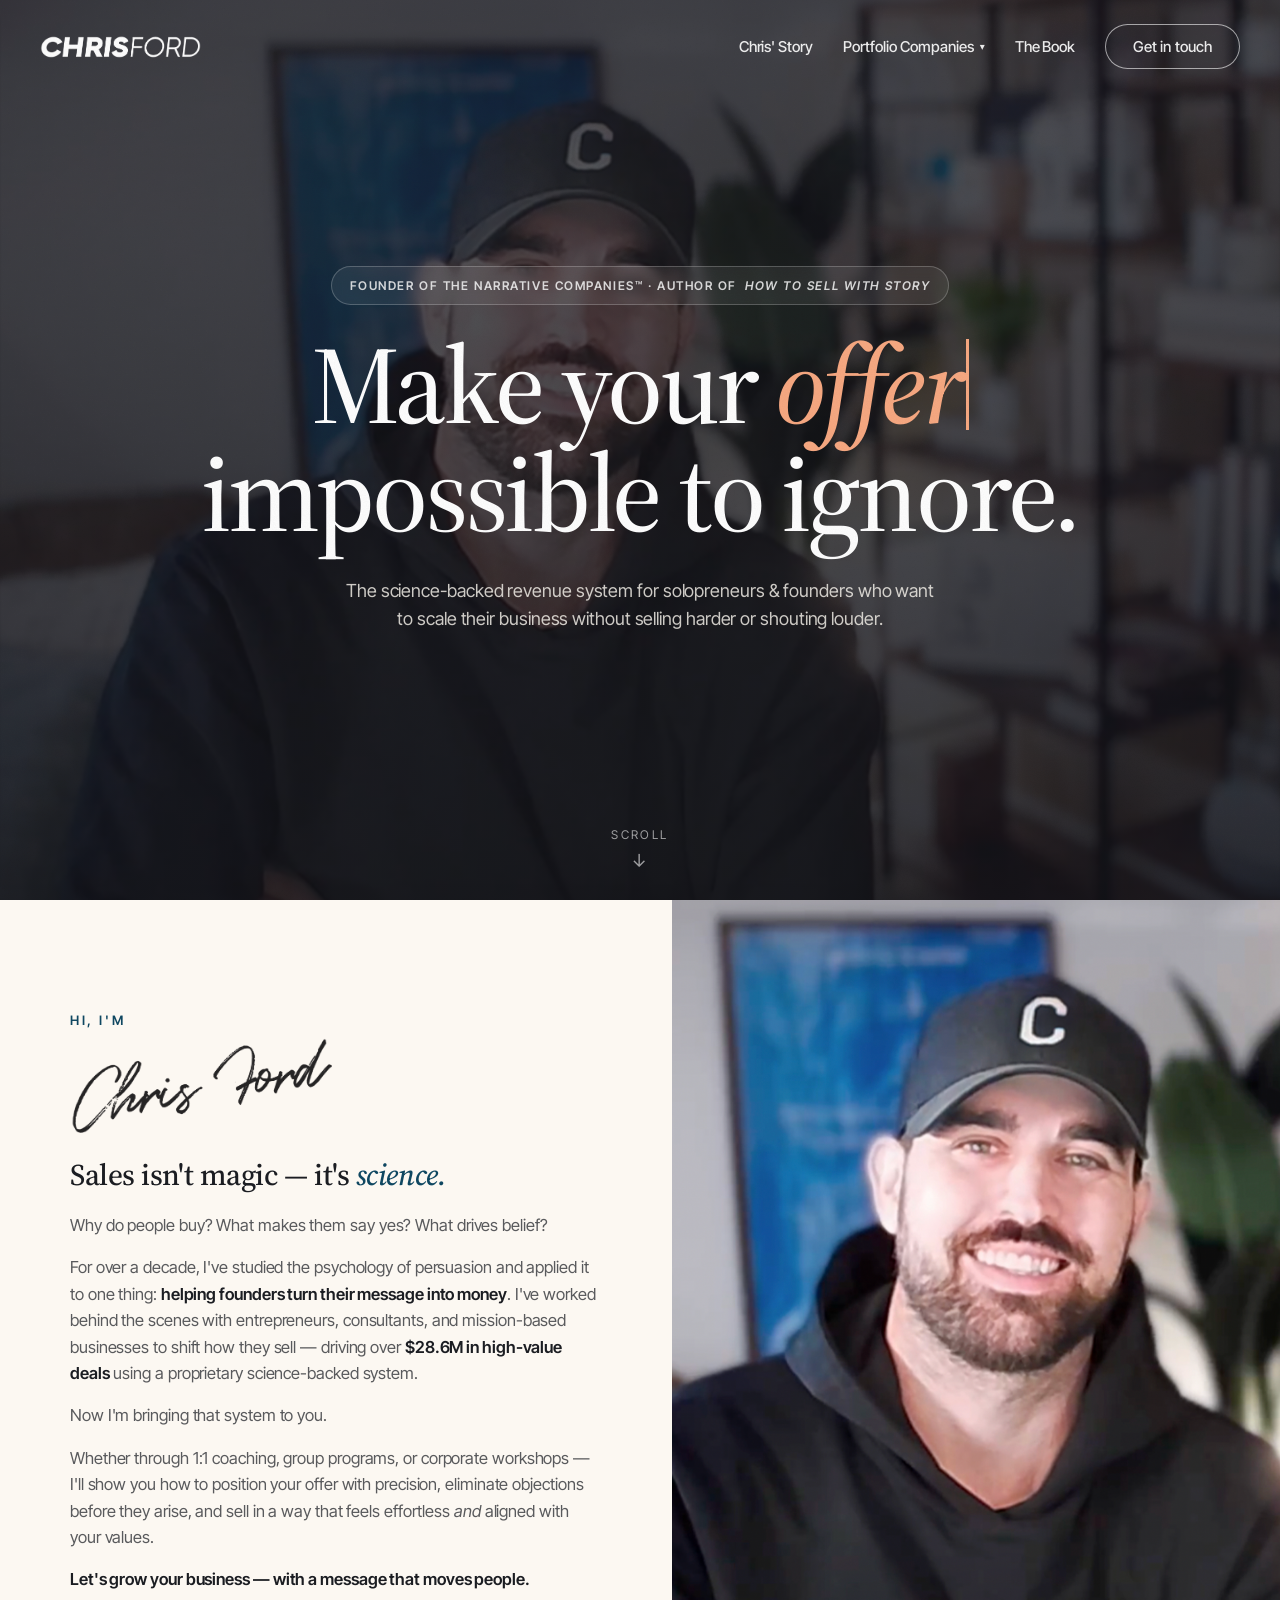
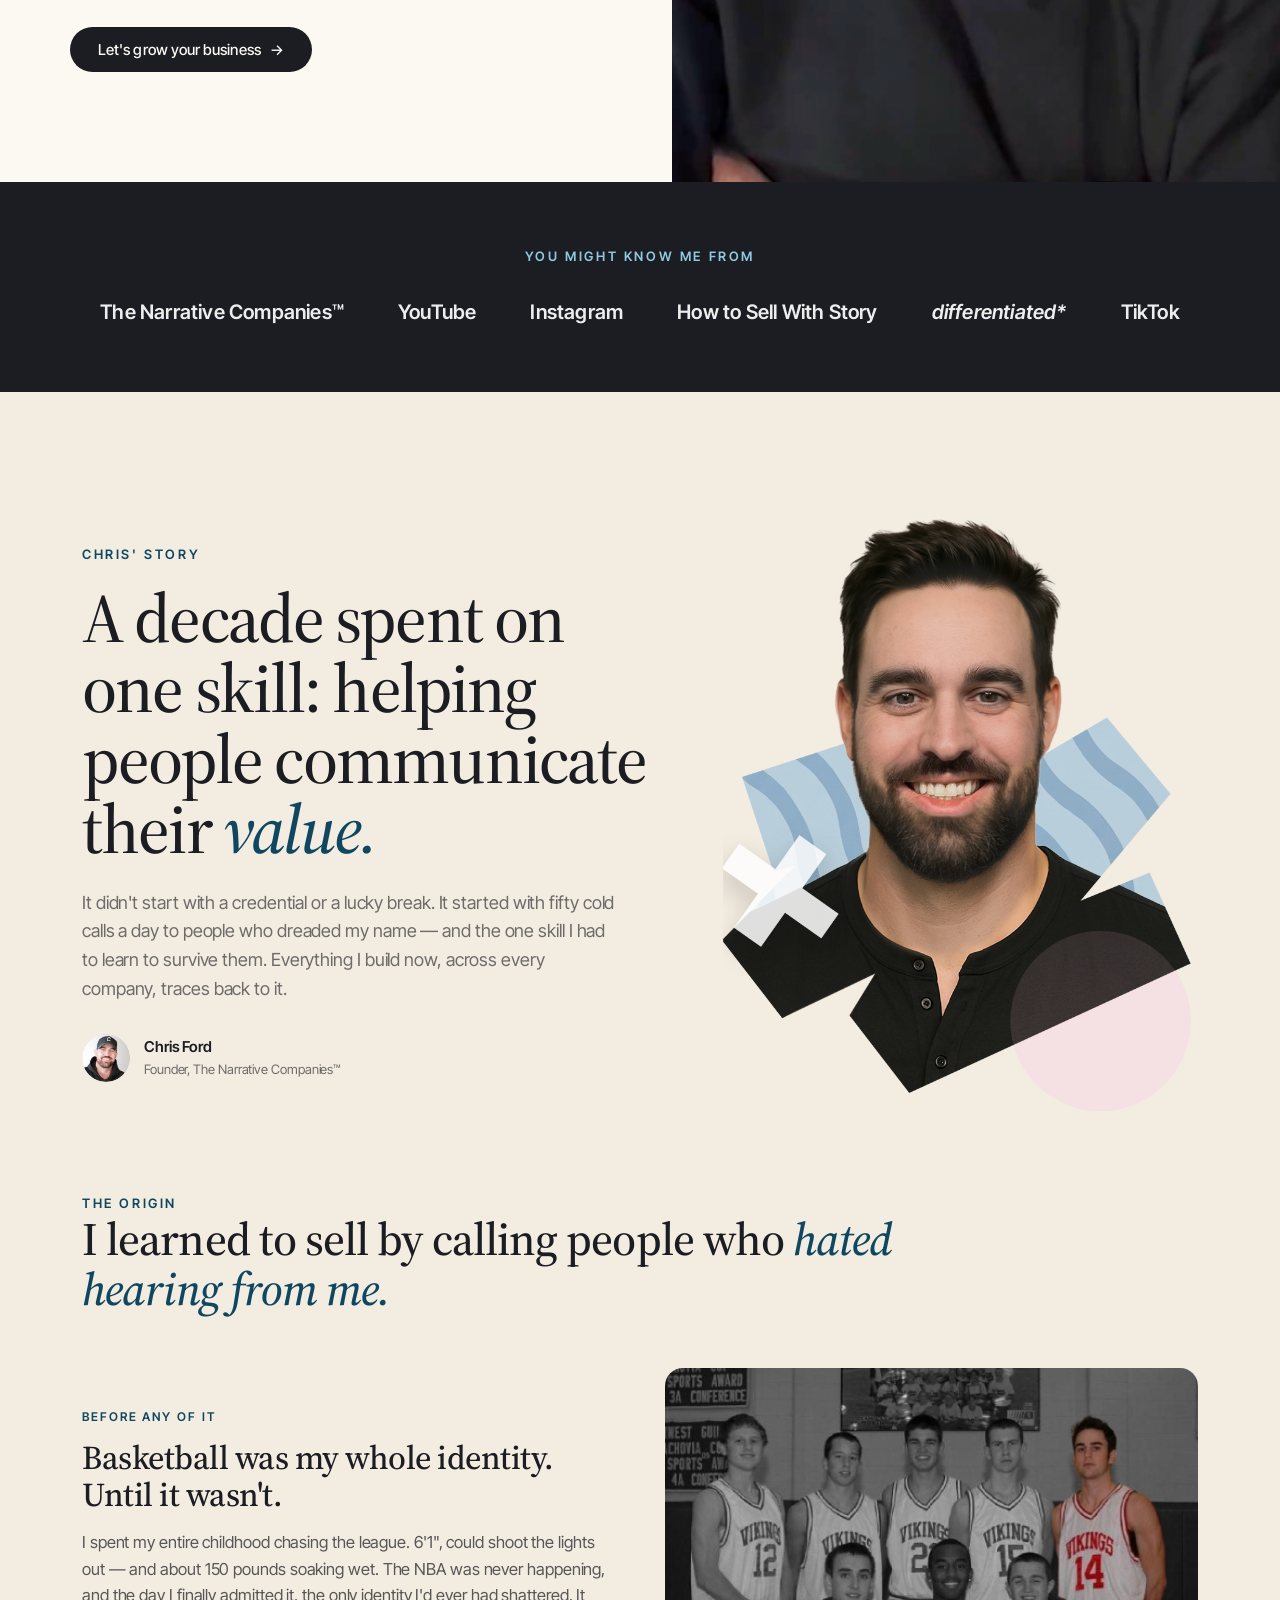
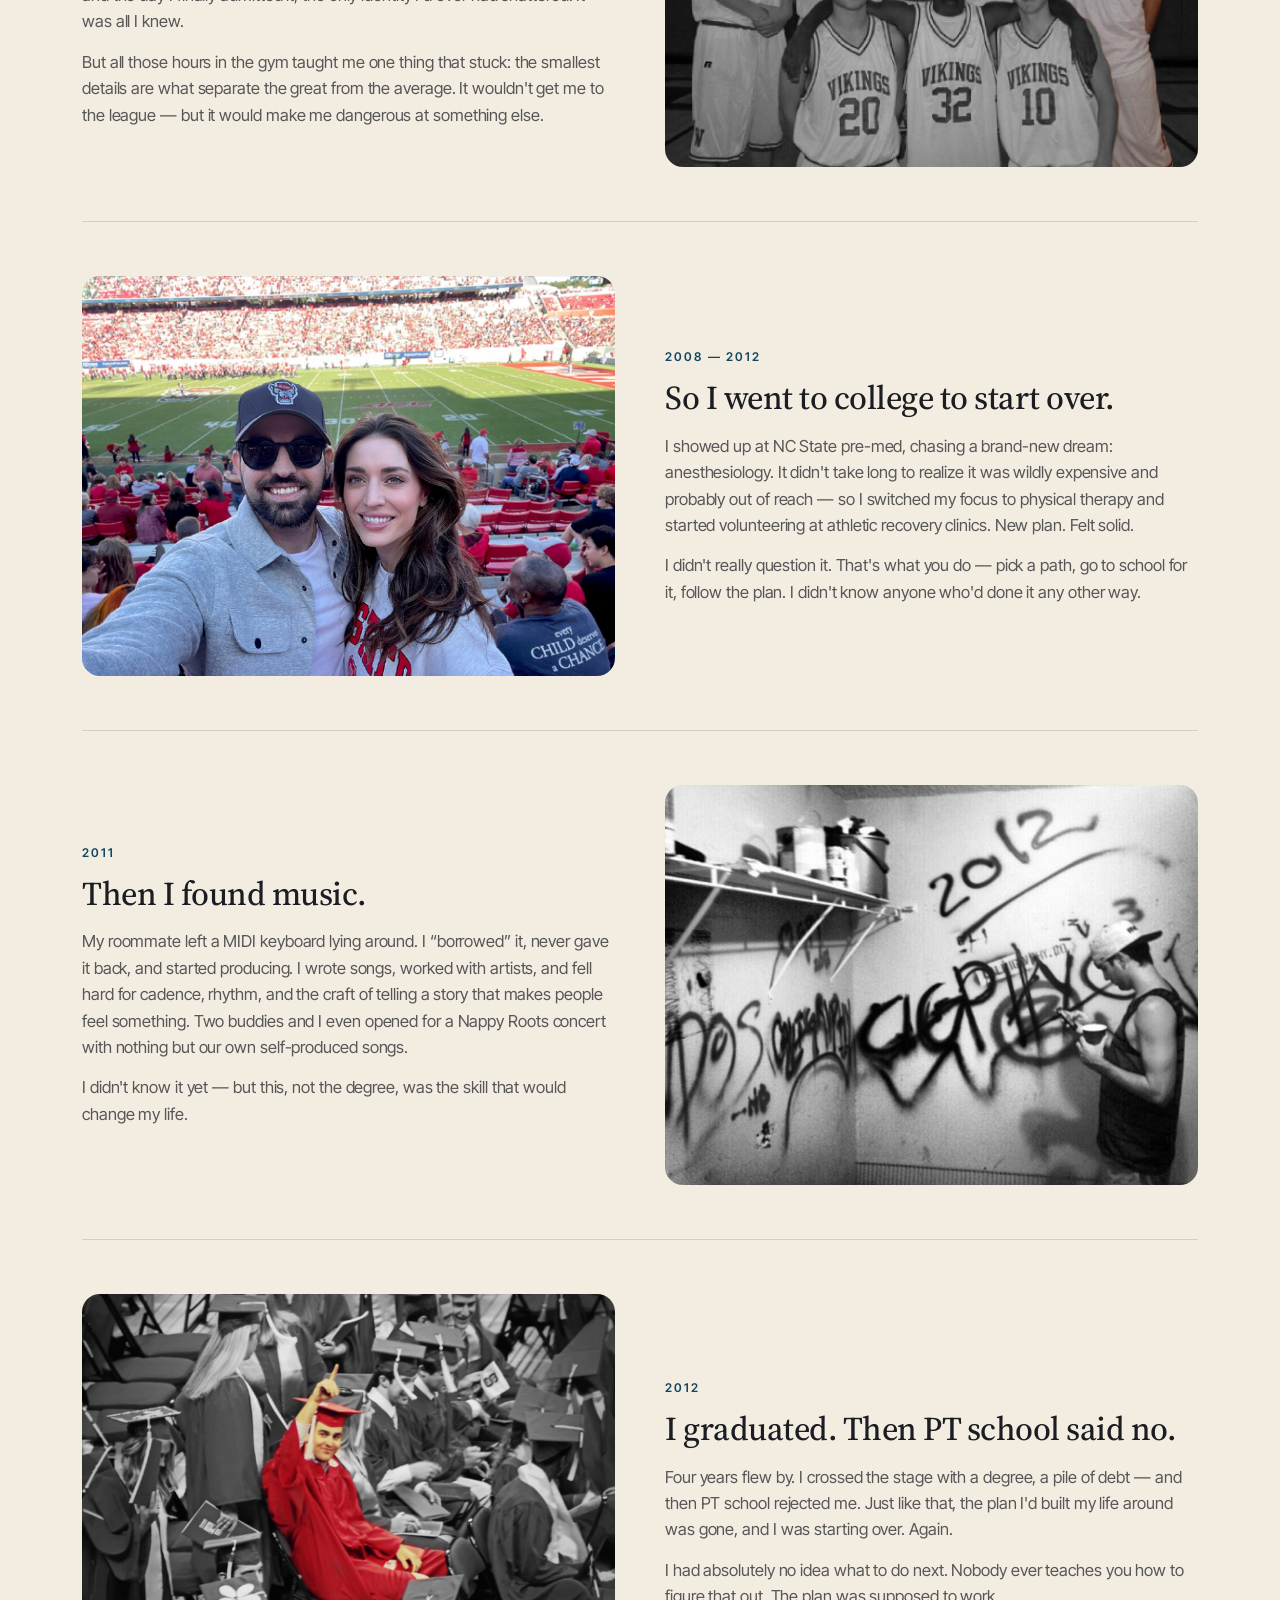
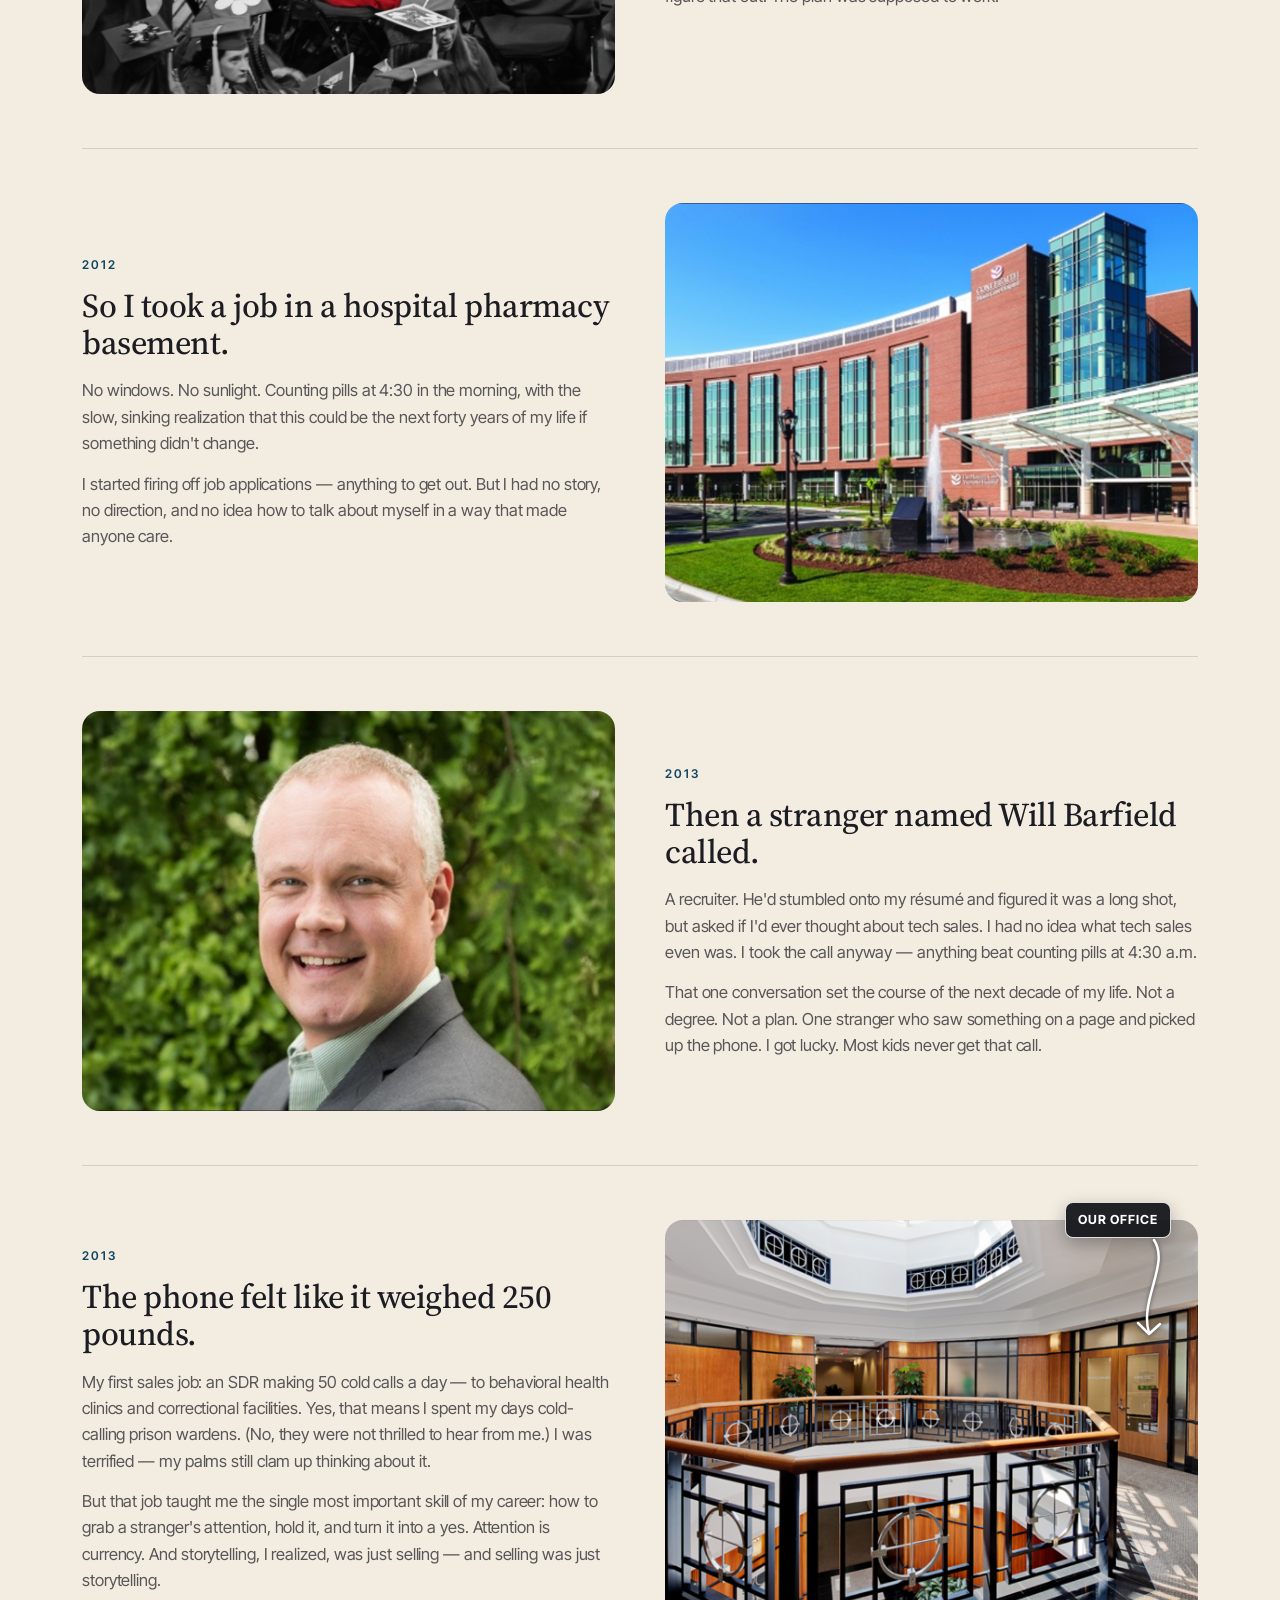
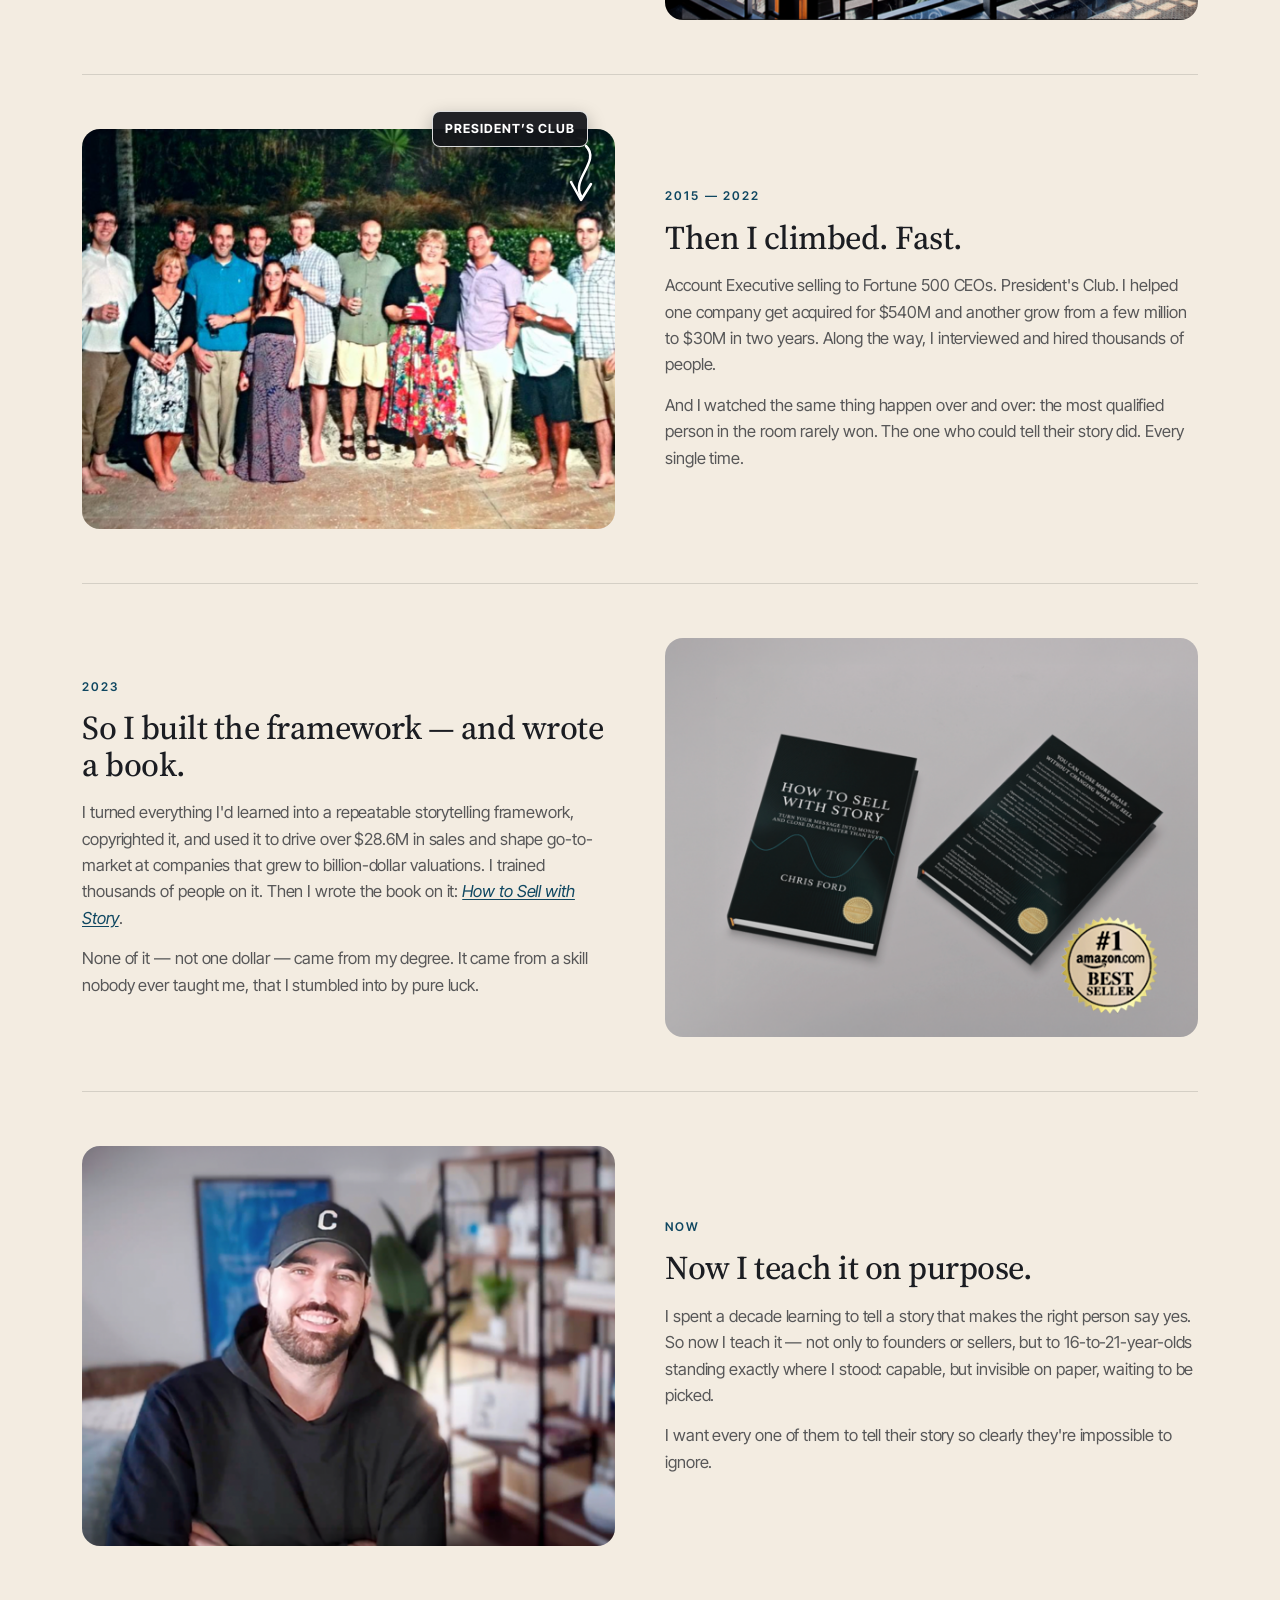
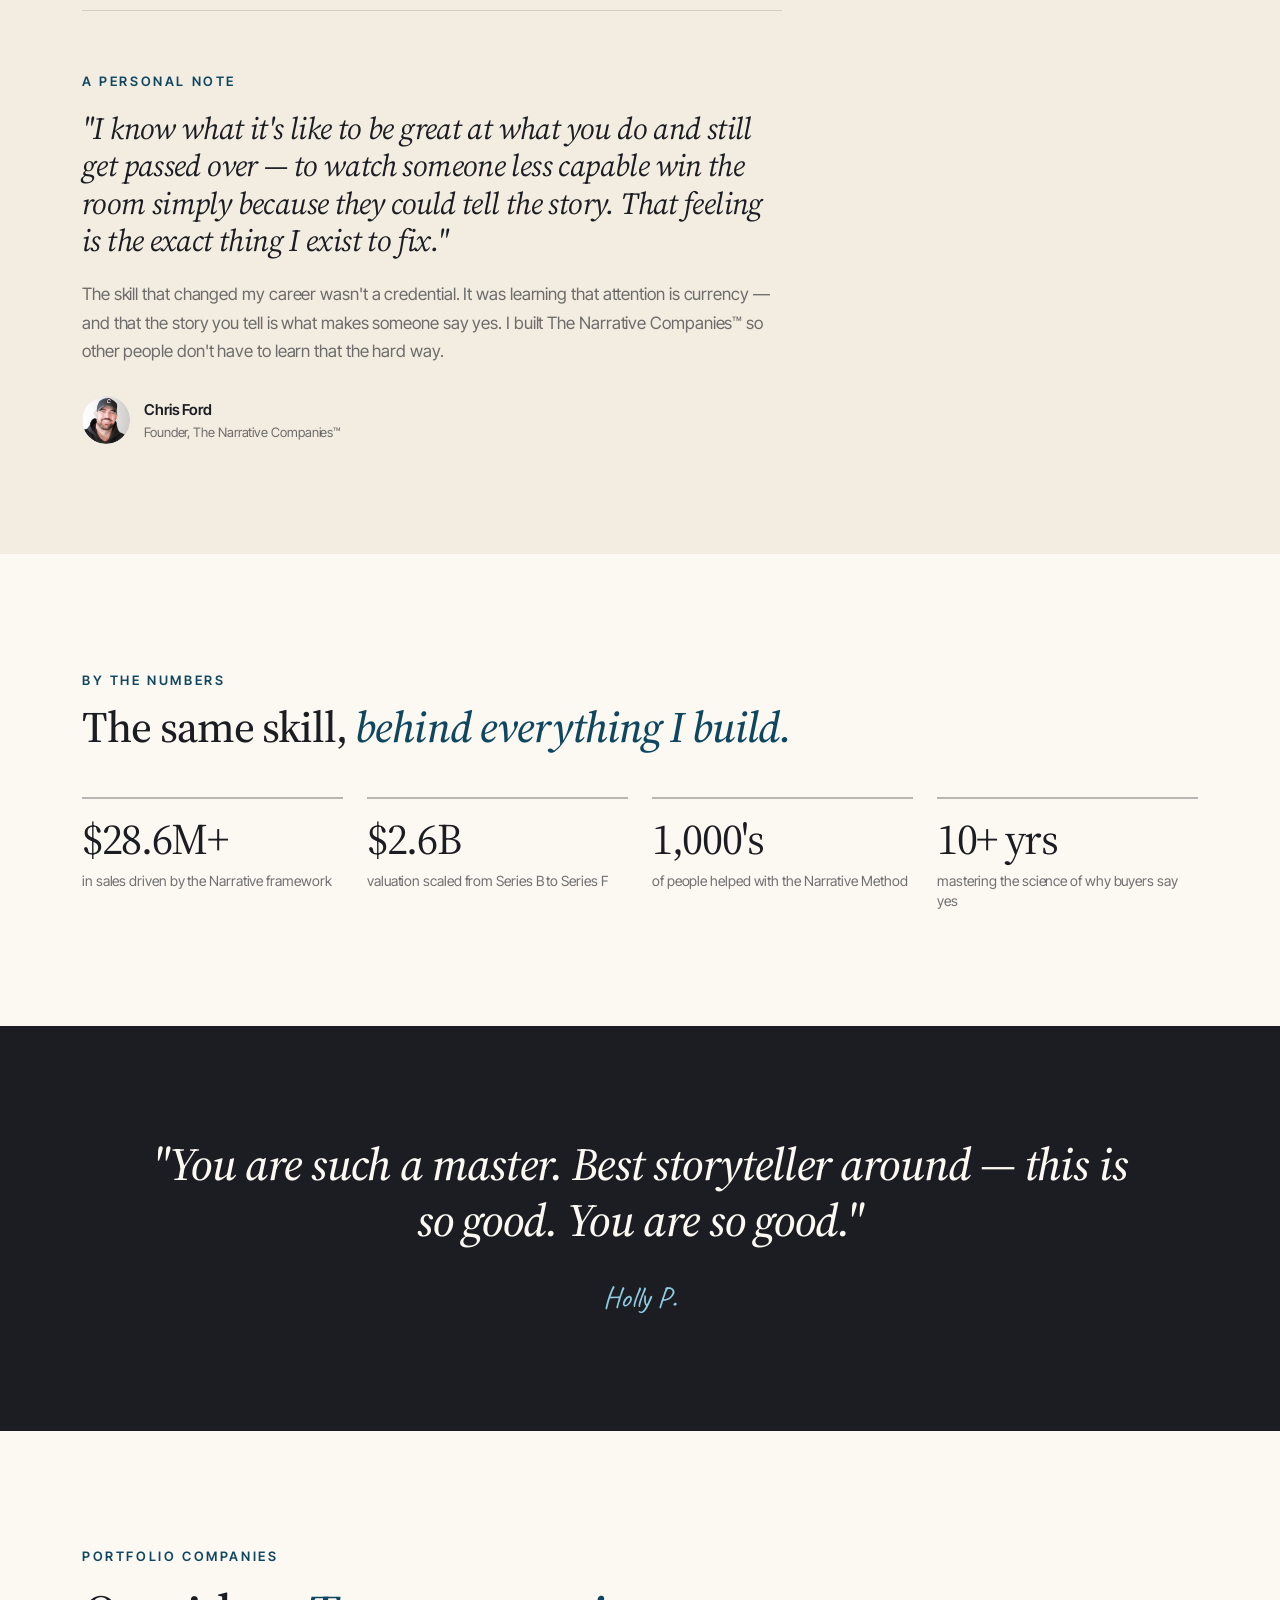
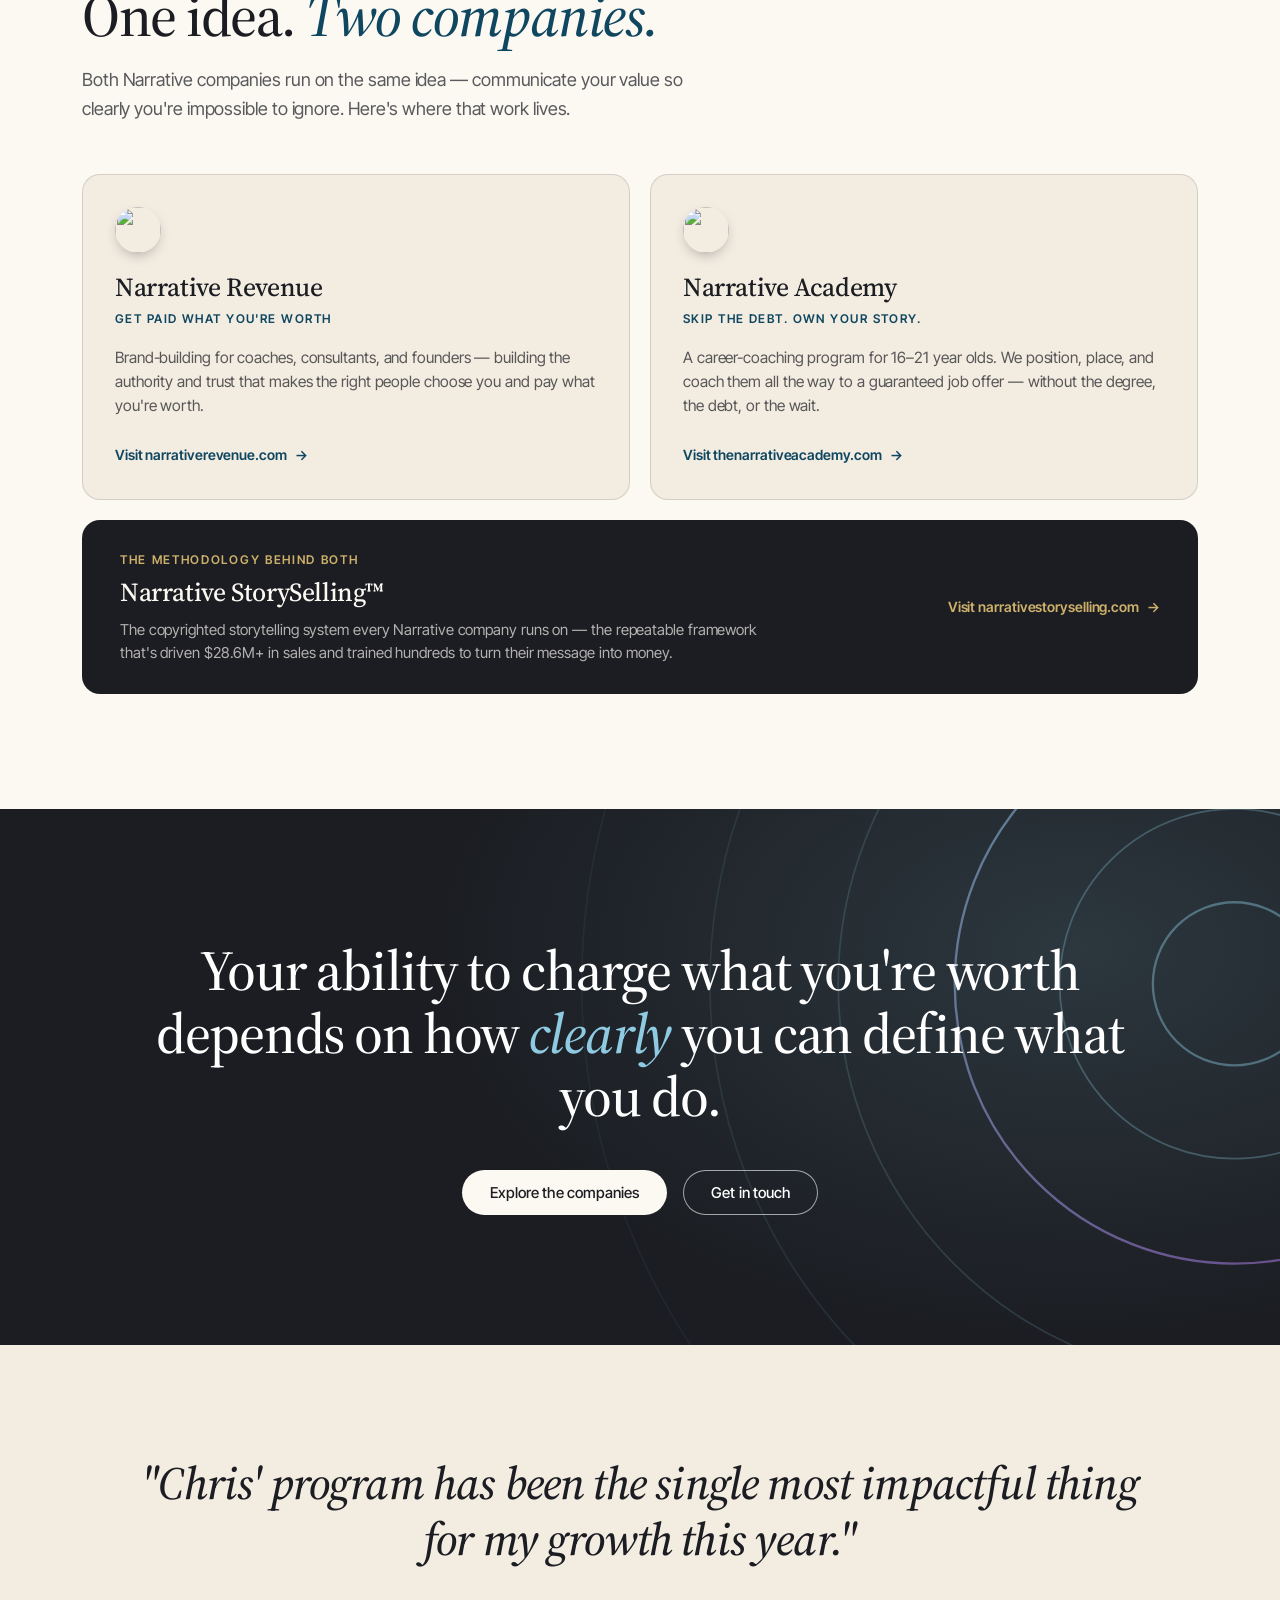
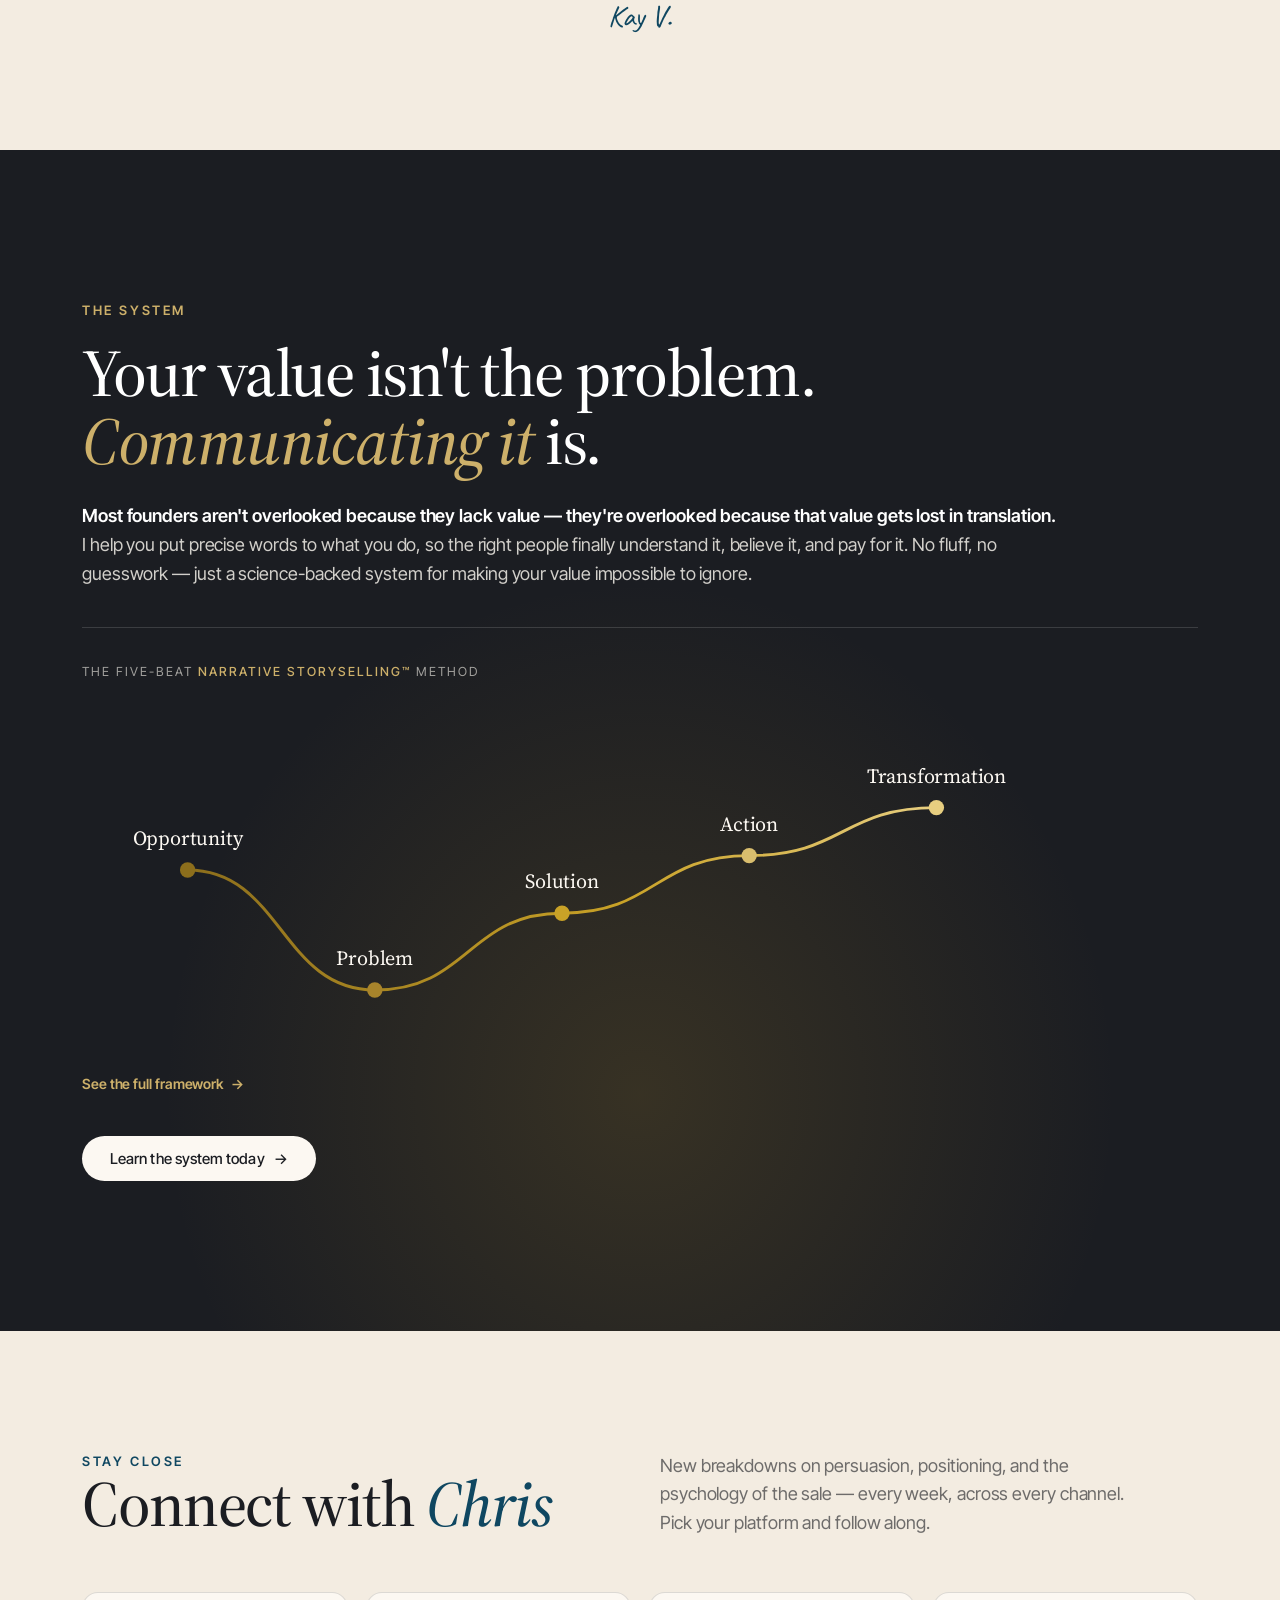
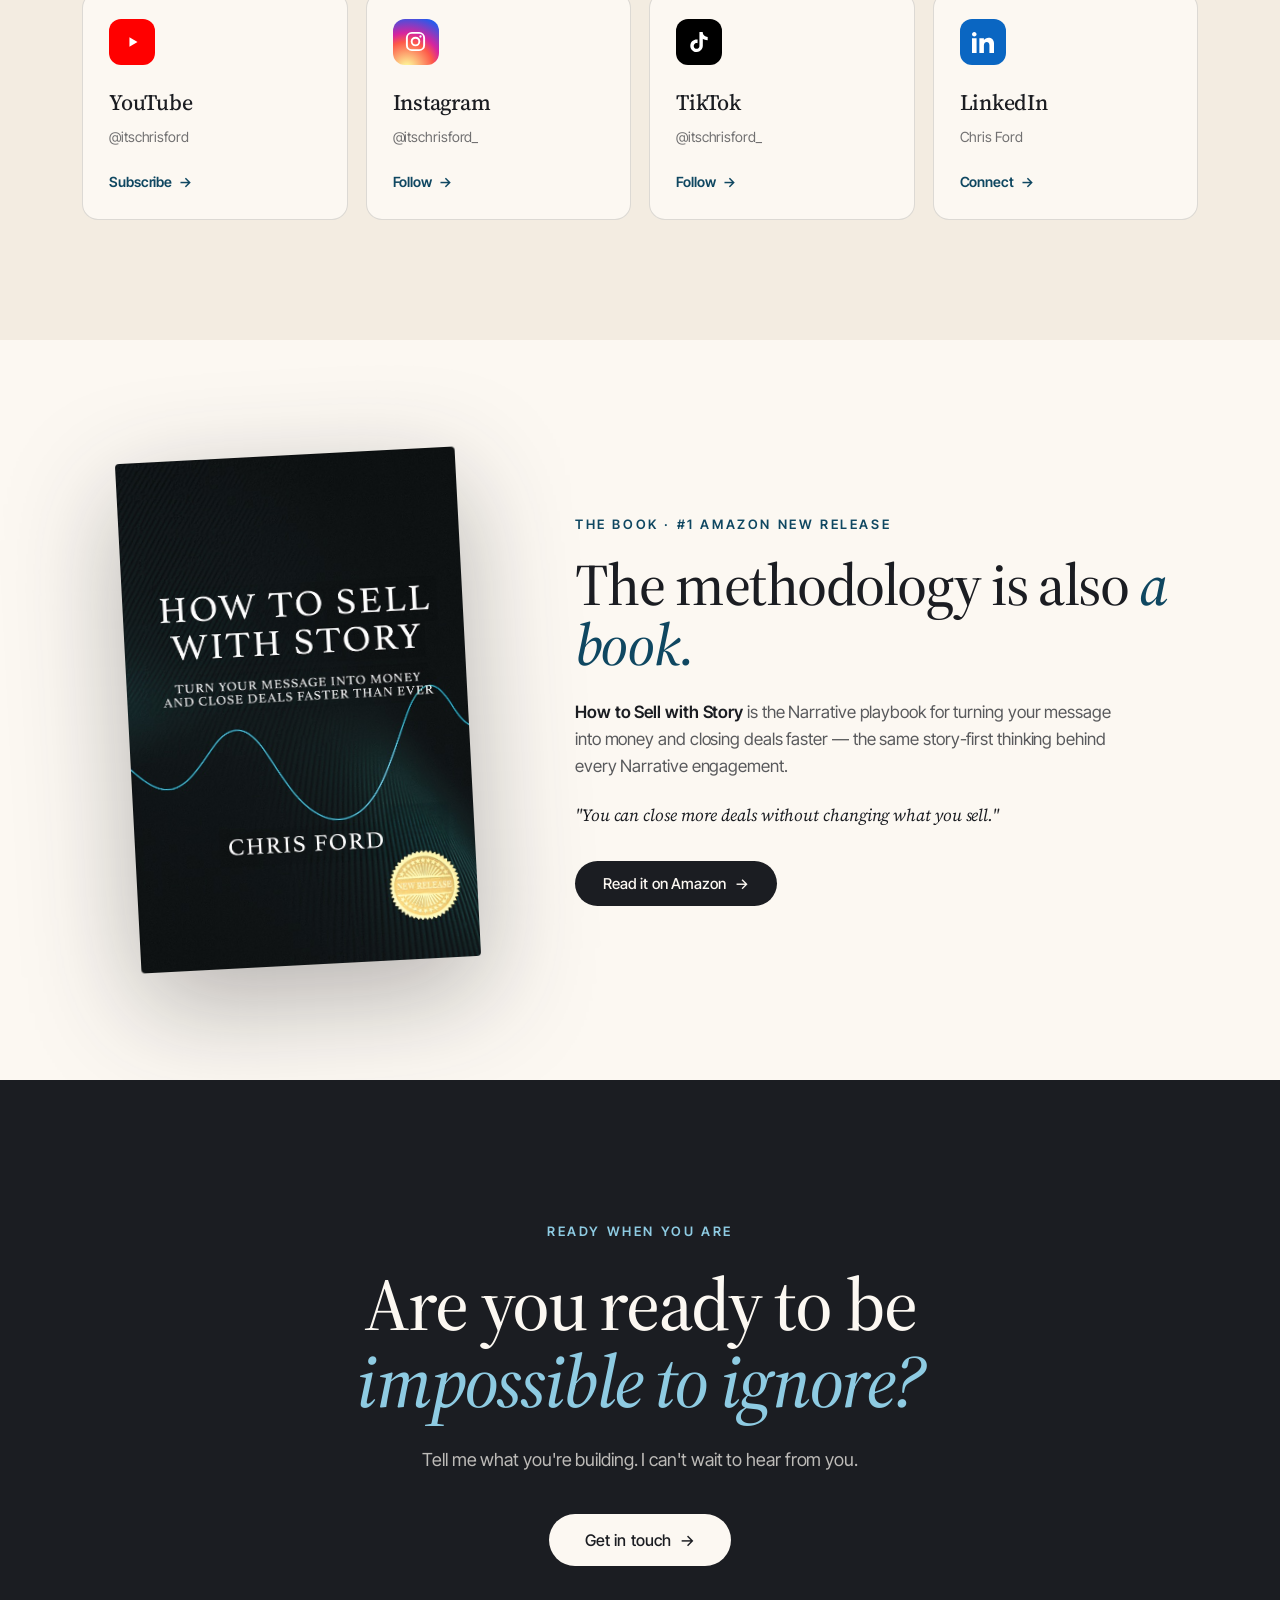
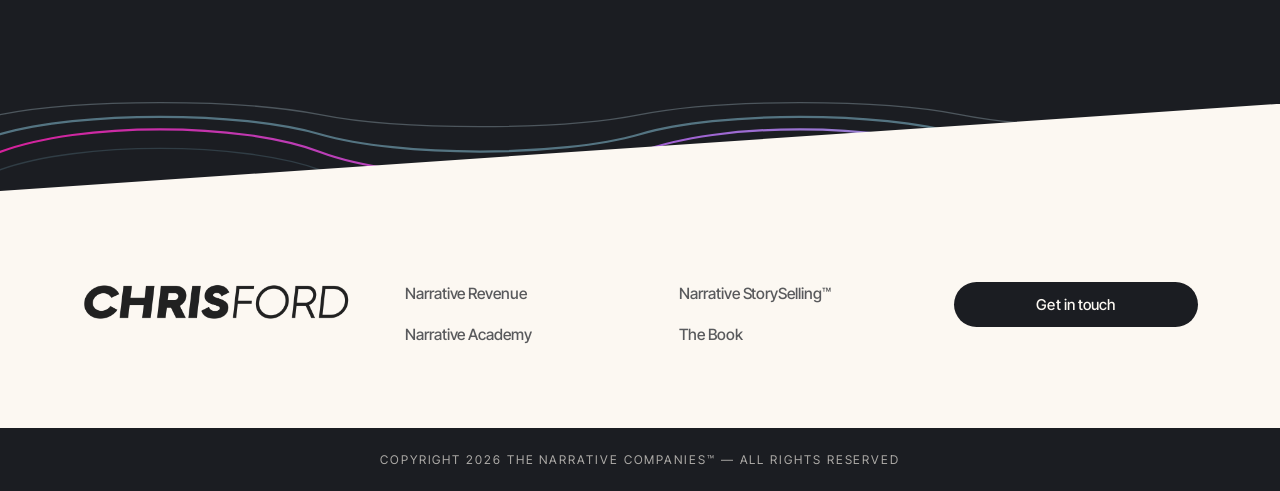
==== index.html @ 3c0ee495 "Homepage: bring back the story-led bone version Restore the homepage to the pre-StoryBrand-rebuild v" ====
<!DOCTYPE html>
<html lang="en">
<head>
<meta charset="UTF-8">
<meta name="viewport" content="width=device-width, initial-scale=1.0">
<title>Chris Ford — Make your reputation impossible to ignore</title>
<link rel="icon" href="ChrisFord-favicon.png">
<link rel="preconnect" href="https://fonts.googleapis.com">
<link rel="preconnect" href="https://fonts.gstatic.com" crossorigin>
<link href="https://fonts.googleapis.com/css2?family=Source+Serif+4:ital,opsz,wght@0,8..60,400;0,8..60,500;0,8..60,600;0,8..60,700;1,8..60,400;1,8..60,500;1,8..60,600&family=Inter+Tight:wght@400;500;600;700&family=Caveat:wght@600;700&display=swap" rel="stylesheet">
<style>
  :root{
    /* ---- Narrative house palette ---- */
    --bone:#fcf8f2;
    --bone-soft:#f3ece1;
    --bone-dark:#ece3d4;
    --ink:#1B1D22;
    --ink-soft:rgba(27,29,34,0.72);
    --muted:rgba(27,29,34,0.62);
    --hairline:rgba(27,29,34,0.14);
    --hairline-2:rgba(27,29,34,0.30);
    --teal:#0F4761;
    --sky:#8ecbe2;
    --pink:#E921A8;
    --purple:#B163E6;
    --powder:#a883f8;
    --gold:#A8842B;--gold-champagne:#CDB06A;
    --gradient:linear-gradient(90deg,#E921A8 0%,#B163E6 50%,#a883f8 100%);
    --cream-on-ink:rgba(250,246,239,0.82);
    --serif:'Source Serif 4','Georgia',serif;
    --sans:'Inter Tight',ui-sans-serif,system-ui,sans-serif;
    --script:'Caveat',cursive;
    --maxw:1180px;
  }
  *{margin:0;padding:0;box-sizing:border-box}
  html{scroll-behavior:smooth;overflow-x:hidden}
  body{font-family:var(--sans);background:var(--bone);color:var(--ink);font-size:17px;line-height:1.6;-webkit-font-smoothing:antialiased;text-rendering:optimizeLegibility;letter-spacing:-0.005em}
  img{max-width:100%;display:block}
  a{color:inherit;text-decoration:none}
  /* paper texture */
  body::before{content:"";position:fixed;inset:0;pointer-events:none;z-index:200;opacity:.07;mix-blend-mode:multiply;
    background-image:url("data:image/svg+xml;utf8,<svg xmlns='http://www.w3.org/2000/svg' width='220' height='220'><filter id='n'><feTurbulence type='fractalNoise' baseFrequency='0.85' numOctaves='2' stitchTiles='stitch'/><feColorMatrix values='0 0 0 0 0  0 0 0 0 0  0 0 0 0 0  0 0 0 0.55 0'/></filter><rect width='100%' height='100%' filter='url(%23n)'/></svg>")}

  h1,h2,h3,h4{font-family:var(--serif);font-weight:500;letter-spacing:-0.018em;line-height:1.04}
  em,.it{font-style:italic;color:var(--teal);font-weight:500}
  .container{max-width:var(--maxw);margin:0 auto;padding:0 32px}
  .eyebrow{font-family:var(--sans);font-size:13px;font-weight:600;letter-spacing:.20em;text-transform:uppercase;color:var(--teal)}
  .eyebrow.on-ink{color:var(--sky)}
  .lede{font-size:18px;line-height:1.6;color:var(--muted)}

  /* buttons */
  .btn{display:inline-flex;align-items:center;gap:9px;padding:15px 28px;border-radius:100px;font-family:var(--sans);font-size:15px;font-weight:500;letter-spacing:.005em;transition:transform .2s cubic-bezier(.2,.7,.2,1),background .18s,color .18s,box-shadow .2s;line-height:1}
  .btn:hover{transform:translateY(-1px)}
  .btn .arr{transition:transform .25s}
  .btn:hover .arr{transform:translateX(4px)}
  .btn-primary{background:var(--ink);color:var(--bone)}
  .btn-primary:hover{background:var(--teal);box-shadow:0 12px 26px -14px rgba(27,29,34,.5)}
  .btn-on-ink{background:var(--bone);color:var(--ink)}
  .btn-on-ink:hover{background:var(--sky);color:var(--ink)}
  .proven .btn-on-ink:hover{background:var(--gold-champagne);color:var(--ink)}
  .btn-ghost{background:transparent;color:var(--ink);box-shadow:inset 0 0 0 1px var(--hairline-2)}
  .btn-ghost:hover{background:var(--ink);color:var(--bone)}
  .btn-ghost-light{background:transparent;color:#fff;box-shadow:inset 0 0 0 1px rgba(255,255,255,.6)}
  .btn-ghost-light:hover{background:#fff;color:var(--ink)}

  /* Subtle scroll reveal */
  .reveal{opacity:0;transform:translateY(18px);transition:opacity .7s cubic-bezier(.4,0,.2,1),transform .7s cubic-bezier(.4,0,.2,1)}
  .reveal.in{opacity:1;transform:none}
  @media(prefers-reduced-motion:reduce){.reveal{opacity:1!important;transform:none!important;transition:none!important}}

  /* ---------- NAV ---------- */
  header{position:absolute;top:0;left:0;right:0;z-index:30}
  nav{display:flex;align-items:center;justify-content:space-between;padding:24px 40px}
  .logo{display:inline-block;line-height:0}
  .logo img{height:24px;width:auto}
  .navlinks{display:flex;align-items:center;gap:30px}
  .navlinks > a{color:rgba(255,255,255,.92);font-size:15px;font-weight:500}
  .navlinks > a:hover{color:#fff}
  .nav-item{position:relative}
  .nav-item::after{content:"";position:absolute;top:100%;left:-10px;right:-10px;height:16px}
  .nav-trigger{display:inline-flex;align-items:center;gap:6px;font-family:var(--sans);font-size:15px;font-weight:500;color:rgba(255,255,255,.92);background:none;border:0;padding:0;cursor:pointer}
  .nav-trigger:hover,.nav-item.open .nav-trigger{color:#fff}
  .nav-trigger .chev{font-size:10px;transition:transform .2s}
  .nav-item:hover .chev,.nav-item.open .chev{transform:rotate(180deg)}
  .nav-menu{position:absolute;top:100%;left:50%;margin-top:14px;min-width:224px;background:var(--bone);border:1px solid var(--hairline);border-radius:14px;padding:8px;box-shadow:0 24px 54px -22px rgba(0,0,0,.45);opacity:0;visibility:hidden;transform:translateX(-50%) translateY(6px);transition:opacity .18s ease,transform .18s ease;z-index:40}
  .nav-item:hover .nav-menu,.nav-item.open .nav-menu{opacity:1;visibility:visible;transform:translateX(-50%) translateY(0)}
  .nav-menu a{display:block;padding:11px 14px;border-radius:9px;color:var(--ink-soft);font-size:14.5px;font-weight:500;white-space:nowrap}
  .nav-menu a:hover{background:var(--bone-soft);color:var(--teal)}
  .nav-toggle{display:none;flex-direction:column;gap:5px;background:none;border:0;cursor:pointer;padding:6px;z-index:60}
  .nav-toggle span{display:block;width:26px;height:2px;background:#fff;border-radius:2px;transition:transform .25s,opacity .2s}
  .nav-toggle.open span:nth-child(1){transform:translateY(7px) rotate(45deg)}
  .nav-toggle.open span:nth-child(2){opacity:0}
  .nav-toggle.open span:nth-child(3){transform:translateY(-7px) rotate(-45deg)}
  .mobile-menu{display:none;position:absolute;top:100%;left:0;right:0;background:var(--ink);padding:10px 22px 22px;flex-direction:column;border-top:1px solid rgba(255,255,255,.1);box-shadow:0 28px 44px -22px rgba(0,0,0,.65);z-index:50}
  .mobile-menu.open{display:flex}
  .mobile-menu a{color:rgba(255,255,255,.92);font-size:17px;font-weight:500;padding:14px 4px;border-bottom:1px solid rgba(255,255,255,.08)}
  .mobile-menu a:hover{color:#fff}
  .mobile-menu .mm-cta{margin-top:16px;text-align:center;background:#fff;color:var(--ink);border-radius:100px;padding:15px;font-weight:600;border-bottom:0}

  /* ---------- HERO ---------- */
  .hero{position:relative;min-height:100vh;display:flex;flex-direction:column;justify-content:center;align-items:center;text-align:center;color:#fff;overflow:hidden;background:#15161a}
  .hero-video{position:absolute;inset:0;z-index:0;overflow:hidden;background:#15161a url('me.png') center/cover}
  .hero-video video{position:absolute;inset:0;width:100%;height:100%;object-fit:cover;pointer-events:none}
  .hero-overlay{position:absolute;inset:0;z-index:1;background:linear-gradient(rgba(20,21,26,.70),rgba(20,21,26,.84))}
  .hero h1,.hero .lede,.hero .scroll{position:relative;z-index:2}
  .hero h1{font-size:clamp(54px,8.6vw,124px);line-height:.98;font-weight:500;letter-spacing:-0.03em;max-width:1080px}
  .hero h1 em{color:var(--sky);font-style:italic}
  .hero h1 .typed{font-style:italic;color:var(--sky);transition:color .25s}
  .hero h1 .caret{display:inline-block;width:3px;height:.82em;margin-left:4px;vertical-align:-0.06em;background:currentColor;color:var(--sky);animation:blink 1s steps(1) infinite}
  @keyframes blink{50%{opacity:0}}
  .hero .lede{margin-top:30px;max-width:600px;color:var(--cream-on-ink)}
  .hero .hero-cred{position:relative;z-index:2;display:inline-flex;align-items:center;gap:8px;margin:0 0 26px;padding:9px 18px;border:1px solid rgba(255,255,255,.22);border-radius:999px;background:rgba(255,255,255,.07);backdrop-filter:blur(6px);-webkit-backdrop-filter:blur(6px);font-family:var(--sans);font-size:12px;font-weight:600;letter-spacing:.13em;text-transform:uppercase;color:rgba(255,255,255,.82)}
  .hero .hero-cred em{font-style:italic;color:inherit;text-transform:uppercase;letter-spacing:inherit;font-weight:600}
  .hero .hero-cred a{text-decoration:none;transition:opacity .2s}
  .hero .hero-cred a:hover{opacity:.78}
  .hero .scroll{position:absolute;bottom:30px;display:flex;flex-direction:column;align-items:center;gap:8px;font-size:12px;letter-spacing:.2em;text-transform:uppercase;color:rgba(255,255,255,.6)}
  .hero .scroll-arrow{font-size:18px;line-height:1;animation:scrollbob 1.8s ease-in-out infinite}
  @keyframes scrollbob{0%,100%{transform:translateY(0);opacity:.55}50%{transform:translateY(5px);opacity:1}}

  /* ---------- ABOUT ---------- */
  .about{background:var(--bone);display:grid;grid-template-columns:1.05fr .95fr;align-items:stretch}
  .about-text{padding:110px 70px}
  .about-text .eyebrow{margin-bottom:6px}
  .about-text .name-sig{height:96px;width:auto;margin:6px 0 26px;display:block}
  .about-text h3{font-family:var(--serif);font-size:30px;font-weight:500;margin-bottom:22px;letter-spacing:-0.015em}
  .about-text p{font-size:16.5px;color:var(--ink-soft);margin-bottom:16px}
  .about-text p b{font-weight:600;color:var(--ink)}
  .about-text .btn{margin-top:18px}
  .about-media{background:url('chris-hat-c-logo.png') center/cover;min-height:600px}

  /* ---------- KNOWN FROM (ink band) ---------- */
  .known{background:var(--ink);color:#fff;text-align:center;padding:64px 0}
  .known .eyebrow{margin-bottom:30px}
  .logos{display:flex;flex-wrap:wrap;justify-content:center;align-items:center;gap:54px;opacity:.92}
  .logos span{font-family:var(--sans);font-weight:600;font-size:20px;letter-spacing:.01em}

  /* ---------- QUOTE ---------- */
  .quote{text-align:center;padding:110px 28px;background:var(--bone)}
  .quote.alt{background:var(--bone-soft)}
  .quote.feature{background:var(--ink);color:var(--bone)}
  .quote.feature h2{color:var(--bone)}
  .quote.feature .by{color:var(--sky)}
  .quote h2{font-family:var(--serif);font-weight:500;font-style:italic;font-size:clamp(28px,3.8vw,46px);max-width:1000px;margin:0 auto;line-height:1.2;letter-spacing:-0.018em}
  .quote .by{margin-top:26px;font-family:var(--script);font-size:30px;color:var(--teal)}

  /* ---------- CHARGE BAND (ink) ---------- */
  .charge{position:relative;color:#fff;text-align:center;padding:130px 28px;overflow:hidden;background:var(--ink)}
  .charge::before{content:"";position:absolute;inset:0;z-index:0;background:radial-gradient(90% 130% at 84% 26%,rgba(142,203,226,.15),transparent 56%)}
  .charge .bandvec{position:absolute;inset:0;width:100%;height:100%;z-index:0}
  .charge .container{position:relative;z-index:1}
  .charge h2{font-family:var(--serif);font-weight:500;font-size:clamp(30px,4.4vw,58px);max-width:1040px;margin:0 auto;line-height:1.12;letter-spacing:-0.02em}
  .charge h2 em{color:var(--sky);font-style:italic}
  .charge .ctas{margin-top:42px;display:flex;gap:16px;justify-content:center;flex-wrap:wrap}

  /* ---------- PROVEN SYSTEM ---------- */
  .proven{position:relative;color:#fff;padding:150px 0;overflow:hidden;background:var(--ink)}
  .proven::before{content:"";position:absolute;inset:0;z-index:0;background:radial-gradient(60% 70% at 50% 80%,rgba(168,132,43,.20),transparent 62%)}
  .proven .container{position:relative;z-index:1}
  .proven .eyebrow{margin-bottom:18px;color:var(--gold-champagne)}
  .proven h2{font-weight:500;font-size:clamp(36px,5.2vw,72px);line-height:1.02;max-width:1000px;letter-spacing:-0.022em}
  .proven h2 em{color:var(--gold-champagne);font-style:italic}
  .proven p{max-width:980px;margin:28px 0 38px;font-size:18px;color:var(--cream-on-ink)}
  .proven p b{font-weight:600;color:#fff}
  .fw-teaser{margin:0 0 38px;padding-top:34px;border-top:1px solid rgba(255,255,255,0.14)}
  .fwt-label{font-family:var(--sans);font-size:12.5px;letter-spacing:.16em;text-transform:uppercase;color:rgba(250,246,239,.6);margin-bottom:20px}
  .fwt-label em{font-style:normal;color:var(--gold-champagne)}
  .fw-wave{max-width:960px;margin:2px 0}
  .fw-wave svg{display:block;width:100%;height:auto;overflow:visible}
  .fwv-title{font-family:var(--serif);font-size:21px;fill:var(--bone);letter-spacing:-0.01em}
  .fw-arc-line{stroke-dasharray:900;stroke-dashoffset:900;transition:stroke-dashoffset 2s cubic-bezier(.4,0,.2,1)}
  .fw-wave.in .fw-arc-line{stroke-dashoffset:0}
  .fw-arc-beat{opacity:0;transition:opacity .5s ease}
  .fw-wave.in .fw-arc-beat{opacity:1}
  .fw-wave.in .fw-arc-beat:nth-of-type(2){transition-delay:.45s}
  .fw-wave.in .fw-arc-beat:nth-of-type(3){transition-delay:.9s}
  .fw-wave.in .fw-arc-beat:nth-of-type(4){transition-delay:1.3s}
  .fw-wave.in .fw-arc-beat:nth-of-type(5){transition-delay:1.7s}
  @media(prefers-reduced-motion:reduce){.fw-arc-line{stroke-dashoffset:0;transition:none}.fw-arc-beat{opacity:1}}
  @media(max-width:640px){.fwv-title{font-size:34px}}
  .fwt-link{display:inline-flex;align-items:center;gap:8px;margin-top:24px;font-family:var(--sans);font-weight:600;font-size:14px;color:var(--gold-champagne)}
  .fwt-link:hover{text-decoration:underline}
  .fwt-link:hover .arr{transform:translateX(4px)}

  /* ---------- GO TIME ---------- */
  .gotime{background:var(--bone);text-align:center;padding:130px 28px}
  .gotime .eyebrow{margin-bottom:18px}
  .gotime h2{font-weight:500;font-size:clamp(40px,5.8vw,82px);line-height:1.02;letter-spacing:-0.028em}
  .gotime h2 em{color:var(--teal);font-style:italic}
  .gotime p{max-width:920px;margin:32px auto 38px;font-size:18px;color:var(--ink-soft)}
  .gotime p b{font-weight:600;color:var(--ink)}

  /* ---------- CONNECT ---------- */
  .connect{padding:120px 0;background:var(--bone-soft)}
  .connect-head{display:grid;grid-template-columns:1fr 1fr;gap:40px;align-items:end;margin-bottom:54px}
  .connect-head h2{font-weight:500;font-size:clamp(36px,5vw,68px);letter-spacing:-0.025em}
  .connect-head .lede{max-width:480px}
  .channels{display:grid;grid-template-columns:repeat(4,1fr);gap:18px}
  .channel{display:flex;flex-direction:column;gap:6px;padding:26px;border:1px solid var(--hairline);border-radius:16px;background:var(--bone);transition:transform .2s,box-shadow .25s,border-color .2s}
  .channel:hover{transform:translateY(-4px);box-shadow:0 18px 40px -24px rgba(27,29,34,.45);border-color:var(--hairline-2)}
  .ch-mark{width:46px;height:46px;border-radius:12px;display:flex;align-items:center;justify-content:center;color:#fff;font-size:20px;font-weight:700;margin-bottom:14px}
  .ch-mark.yt{background:#FF0000}
  .ch-mark.ig{background:radial-gradient(circle at 30% 107%,#fdf497 0%,#fdf497 5%,#fd5949 45%,#d6249f 60%,#285AEB 90%)}
  .ch-mark.tt{background:#000}
  .ch-mark.li{background:#0A66C2;font-family:var(--sans);font-size:18px;font-weight:700}
  .ch-name{font-family:var(--serif);font-size:22px;font-weight:500;letter-spacing:-0.01em}
  .ch-handle{font-size:14px;color:var(--muted)}
  .ch-go{margin-top:16px;display:inline-flex;align-items:center;gap:7px;font-size:14px;font-weight:600;color:var(--teal)}
  .channel:hover .ch-go .arr{transform:translateX(4px)}

  .connect-cta{margin-top:22px;background:var(--ink);border-radius:20px;padding:48px clamp(28px,4vw,56px);display:grid;grid-template-columns:1.1fr .9fr;gap:36px;align-items:center}
  .connect-cta h3{color:#fff;font-family:var(--serif);font-weight:500;font-size:clamp(26px,3vw,38px);line-height:1.12;letter-spacing:-0.018em;margin:10px 0 12px}
  .connect-cta h3 em{color:var(--sky)}
  .connect-cta p{color:var(--cream-on-ink);font-size:16px;max-width:440px}
  .cc-form{display:flex;gap:12px}
  .cc-form input{flex:1;padding:15px 20px;border-radius:100px;border:1px solid rgba(255,255,255,.22);background:rgba(255,255,255,.06);color:#fff;font-family:var(--sans);font-size:15px;outline:none}
  .cc-form input::placeholder{color:rgba(250,246,239,.5)}
  .cc-form input:focus{border-color:var(--sky)}
  .cc-form .btn{flex-shrink:0}

  /* ---------- CHRIS' STORY ---------- */
  .story{background:var(--bone-soft);padding:120px 0 0}
  .story-intro{display:grid;grid-template-columns:1.1fr .9fr;gap:48px;align-items:center;margin-bottom:80px}
  .story-intro .eyebrow{margin-bottom:18px}
  .story-intro h2{font-weight:500;font-size:clamp(40px,5.4vw,72px);line-height:1.02;letter-spacing:-0.027em}
  .story-intro .lede{margin-top:24px;max-width:540px}
  .story-byline{margin-top:30px;display:flex;align-items:center;gap:14px}
  .story-byline img{width:48px;height:48px;border-radius:50%;object-fit:cover;object-position:center top;flex-shrink:0}
  .story-byline .nm{font-weight:600;font-size:15px}
  .story-byline .rl{color:var(--muted);font-size:13px}
  .story-hero-photo{border-radius:18px;overflow:hidden;aspect-ratio:4/5;background:transparent}
  .story-hero-photo img{width:100%;height:100%;object-fit:contain}
  .story-origin-head{margin-bottom:30px}
  .story-origin-head h3{font-weight:500;font-size:clamp(28px,3.6vw,48px);line-height:1.08;letter-spacing:-0.02em;max-width:900px}
  .beat{display:grid;grid-template-columns:1fr 1fr;gap:50px;align-items:center;padding:54px 0;border-top:1px solid var(--hairline)}
  .beat.first{border-top:0;padding-top:24px}
  .beat.img-right .beat-media{order:2}
  .beat-media{position:relative;border-radius:18px;overflow:hidden;aspect-ratio:4/3;background:var(--bone-soft)}
  .beat-media.has-anno{overflow:visible;background:transparent}
  .beat-media-clip{position:absolute;inset:0;border-radius:18px;overflow:hidden;background:var(--bone-soft)}
  .beat-media img{width:100%;height:100%;object-fit:cover}
  .beat-anno{position:absolute;inset:0;z-index:3;pointer-events:none}
  .beat-anno-label{position:absolute;top:0;right:clamp(12px,5%,30px);transform:translateY(-50%);font-family:var(--sans);font-size:clamp(10.5px,1vw,12.5px);font-weight:700;letter-spacing:.08em;text-transform:uppercase;color:#fff;background:rgba(20,22,26,.94);border:1px solid rgba(255,255,255,.85);border-radius:8px;padding:7px 12px;white-space:nowrap;box-shadow:0 6px 18px rgba(0,0,0,.28)}
  .beat-anno-arrow{position:absolute;filter:drop-shadow(0 1px 2px rgba(0,0,0,.55))}
  .beat-meta{font-family:var(--sans);font-size:12px;font-weight:600;letter-spacing:.16em;text-transform:uppercase;color:var(--teal);margin-bottom:14px}
  .beat-text h3{font-family:var(--serif);font-weight:500;font-size:clamp(24px,2.6vw,34px);line-height:1.1;letter-spacing:-0.015em;margin-bottom:16px}
  .beat-text p{color:var(--ink-soft);font-size:16.5px;margin-bottom:14px}
  .beat-text p:last-child{margin-bottom:0}
  .beat-text a{color:var(--teal);text-decoration:underline;text-underline-offset:2px;font-style:italic}
  .story-note{border-top:1px solid var(--hairline);padding-top:60px;padding-bottom:clamp(72px,9vw,110px);margin-top:10px;max-width:700px}
  .story-note .eyebrow{margin-bottom:18px}
  .story-note .big{font-family:var(--serif);font-style:italic;font-size:clamp(22px,2.4vw,32px);line-height:1.22;letter-spacing:-0.02em;margin:0 0 20px;color:var(--ink)}
  .story-note p{color:var(--muted);line-height:1.7;margin-bottom:26px}
  .story-lesson{background:var(--ink);color:#fff;padding:clamp(80px,9vw,130px) 0;margin-top:90px}
  .story-lesson .eyebrow{color:var(--sky);margin-bottom:26px}
  .story-lesson blockquote{margin:0;max-width:860px;font-family:var(--serif);font-style:italic;font-size:clamp(24px,3.4vw,46px);line-height:1.13;letter-spacing:-0.022em;color:var(--bone)}
  .story-lesson .story-byline{margin-top:36px}
  .story-lesson .story-byline .nm{color:#fff}
  .story-lesson .story-byline .rl{color:rgba(250,246,239,.6)}
  .story-lesson .story-byline img{border:2px solid rgba(255,255,255,.2)}
  .story-stats-sec{background:var(--bone);padding:clamp(80px,9vw,120px) 0}
  .story-stats{display:grid;grid-template-columns:repeat(4,1fr);gap:24px;margin-top:46px}
  .story-stat{border-top:2px solid var(--hairline-2);padding-top:20px}
  .story-stat .n{font-family:var(--serif);font-size:clamp(30px,3.4vw,48px);line-height:.95;letter-spacing:-0.03em}
  .story-stat .l{margin-top:10px;font-size:14px;color:var(--muted);line-height:1.45}

  /* ---------- PORTFOLIO COMPANIES ---------- */
  .portfolio{background:var(--bone);padding:clamp(80px,9vw,120px) 0;scroll-margin-top:80px}
  .portfolio-head{max-width:760px;margin-bottom:50px}
  .portfolio-head .eyebrow{margin-bottom:18px}
  .portfolio-head h2{font-weight:500;font-size:clamp(34px,4.6vw,60px);line-height:1.04;letter-spacing:-0.025em}
  .portfolio-head p{margin-top:20px;color:var(--ink-soft);font-size:18px;max-width:620px}
  .portfolio-grid{display:grid;grid-template-columns:repeat(2,1fr);gap:20px}
  .method-callout{margin-top:20px;display:flex;align-items:center;justify-content:space-between;gap:32px;padding:30px 38px;border-radius:18px;background:var(--ink);color:var(--bone);text-decoration:none;transition:transform .2s,box-shadow .25s}
  .method-callout:hover{transform:translateY(-3px);box-shadow:0 20px 44px -26px rgba(27,29,34,.55)}
  .method-callout:hover .mc-link .arr{transform:translateX(4px)}
  .mc-eyebrow{font-size:12px;font-weight:600;letter-spacing:.14em;text-transform:uppercase;color:var(--gold-champagne)}
  .mc-name{font-family:var(--serif);font-weight:500;font-size:26px;letter-spacing:-0.015em;margin-top:9px;line-height:1.1}
  .mc-desc{margin-top:11px;font-size:15px;line-height:1.55;color:rgba(252,248,242,.68);max-width:660px}
  .mc-link{flex:none;display:inline-flex;align-items:center;gap:8px;font-size:14px;font-weight:600;color:var(--gold-champagne);white-space:nowrap}
  .mc-link .arr{display:inline-block;transition:transform .25s}
  @media(max-width:680px){.method-callout{flex-direction:column;align-items:flex-start;gap:18px;padding:26px 24px}}
  .pf-card{display:flex;flex-direction:column;padding:32px;border:1px solid var(--hairline);border-radius:18px;background:var(--bone-soft);scroll-margin-top:90px;transition:transform .2s,box-shadow .25s,border-color .2s}
  .pf-card:hover{transform:translateY(-4px);box-shadow:0 18px 40px -24px rgba(27,29,34,.4);border-color:var(--hairline-2)}
  .pf-card .pf-icon{width:46px;height:46px;border-radius:50%;display:block;margin-bottom:20px;box-shadow:0 5px 14px -5px rgba(27,29,34,.4)}
  .pf-card .pf-name{font-family:var(--serif);font-weight:500;font-size:26px;letter-spacing:-0.015em;line-height:1.1}
  .pf-card .pf-tag{margin-top:8px;font-size:12px;font-weight:600;letter-spacing:.12em;text-transform:uppercase;color:var(--teal)}
  .pf-card .pf-desc{margin-top:18px;color:var(--ink-soft);font-size:15.5px;line-height:1.55;flex:1}
  .pf-card .pf-link{margin-top:26px;display:inline-flex;align-items:center;gap:8px;font-size:14px;font-weight:600;color:var(--teal)}
  .pf-card:hover .pf-link .arr{transform:translateX(4px)}
  .pf-card .pf-link:hover{text-decoration:underline}

  /* ---------- BOOK FEATURE ---------- */
  .bookfeature{background:var(--bone);padding:clamp(80px,9vw,130px) 0}
  .bookfeature-grid{display:grid;grid-template-columns:.82fr 1.18fr;gap:60px;align-items:center}
  .bookfeature-media{display:flex;justify-content:center}
  .bookfeature-media img{width:100%;max-width:340px;border-radius:4px;transform:rotate(-3deg);filter:drop-shadow(0 34px 54px rgba(27,29,34,.32))}
  .bookfeature-text .eyebrow{margin-bottom:20px}
  .bookfeature-text h2{font-weight:500;font-size:clamp(36px,4.6vw,62px);line-height:1.02;letter-spacing:-0.025em}
  .bookfeature-text > p{margin-top:24px;max-width:560px;color:var(--ink-soft);font-size:17px}
  .bookfeature-text p b{font-weight:600;color:var(--ink)}
  .bookfeature-quote{font-family:var(--serif);font-style:italic;font-size:clamp(18px,1.9vw,23px);color:var(--ink)!important;margin-top:22px!important;max-width:560px}
  .bookfeature-cta{margin-top:32px;display:flex;gap:14px;flex-wrap:wrap}

  /* ---------- FOOTER ---------- */
  .final-cta{background:var(--ink);color:var(--bone);text-align:center;position:relative;overflow:hidden;padding:clamp(86px,11vw,150px) 0 0}
  .final-cta .eyebrow{color:var(--sky);margin-bottom:24px}
  .final-cta h2{font-family:var(--serif);font-weight:500;font-size:clamp(40px,5.8vw,76px);line-height:1.04;letter-spacing:-0.025em;max-width:16ch;margin:0 auto;color:var(--bone)}
  .final-cta h2 em{font-style:italic;color:var(--sky)}
  .final-cta p{margin:26px auto 0;max-width:520px;color:rgba(252,248,242,.72);font-size:18px;line-height:1.55}
  .final-cta .fc-btn{margin-top:40px;padding:18px 36px;font-size:16px}
  .final-cta .fc-btn:hover{background:var(--sky)}
  .final-wave{position:relative;height:clamp(150px,18vw,220px);margin-top:clamp(44px,6vw,76px);line-height:0}
  .final-wave svg{position:absolute;inset:0;width:100%;height:100%}
  .final-wave::after{content:"";position:absolute;left:0;right:0;bottom:0;height:72%;background:var(--bone);clip-path:polygon(0 55%,100% 0,100% 100%,0 100%);z-index:2}
  footer .main{background:var(--bone);padding:20px 0 64px;position:relative}
  .foot-grid{display:grid;grid-template-columns:1.2fr 1fr 1fr 1fr;gap:30px;align-items:start}
  .foot-logo img{height:40px;width:auto}
  .foot-col a{display:block;font-weight:500;font-size:15.5px;margin-bottom:16px;color:var(--ink-soft)}
  .foot-col a:hover{color:var(--teal)}
  .foot-cta{display:flex;flex-direction:column;gap:12px;align-items:stretch}
  .foot-cta .btn{justify-content:center}
  .foot-bottom{background:var(--ink);color:rgba(250,246,239,.66);text-align:center;padding:22px;font-size:12px;letter-spacing:.16em;text-transform:uppercase}

  /* ---------- RESPONSIVE ---------- */
  @media(max-width:900px){
    nav{padding:18px 22px}
    .navlinks{display:none}
    .nav-toggle{display:flex}
    .hero h1{font-size:clamp(40px,12vw,80px)}
    .hero .lede{font-size:16px;margin-top:24px}
    .about{grid-template-columns:1fr}
    .about-text{padding:56px 24px}
    .about-text .name{font-size:62px}
    .about-media{min-height:340px}
    .story{padding-top:72px}
    .story-intro{grid-template-columns:1fr;gap:30px}
    .story-hero-photo{aspect-ratio:4/3}
    .beat{grid-template-columns:1fr;gap:24px;padding:40px 0}
    .beat.img-right .beat-media{order:0}
    .story-stats{grid-template-columns:1fr 1fr;gap:28px}
    .bookfeature-grid{grid-template-columns:1fr;gap:36px}
    .bookfeature-media img{max-width:300px}
    .portfolio-grid{grid-template-columns:1fr}
    .connect-head{grid-template-columns:1fr;gap:18px;align-items:start}
    .channels{grid-template-columns:1fr 1fr}
    .connect-cta{grid-template-columns:1fr;gap:24px}
    .cc-form{flex-direction:column}
    .foot-grid{grid-template-columns:1fr 1fr}
    .logos{gap:28px}
    .logos span{font-size:17px}
  }
  @media(max-width:560px){
    nav{padding:16px 18px}
    .container{padding:0 22px}
    .hero h1{font-size:clamp(34px,11.5vw,60px)}
    .hero{min-height:92vh}
    .about-text{padding:48px 22px}
    .about-text .name{font-size:52px}
    .known{padding:48px 0}
    .logos{gap:18px 26px}
    .logos span{font-size:15px}
    .quote{padding:72px 22px}
    .charge,.proven,.gotime{padding-left:22px;padding-right:22px}
    .channels{grid-template-columns:1fr}
    .story-stats{grid-template-columns:1fr 1fr;gap:22px}
    .foot-grid{grid-template-columns:1fr;gap:26px}
    .connect-cta{padding:36px 24px}
    .bookfeature-media img{max-width:240px}
  }
</style>
</head>
<body>

<!-- ===== NAV ===== -->
<header>
  <nav>
    <a href="index.html" class="logo"><img src="cford.png" alt="Chris Ford"></a>
    <div class="navlinks">
      <a href="#chris-story">Chris' Story</a>
      <div class="nav-item has-menu" id="companiesItem">
        <button class="nav-trigger" aria-haspopup="true" aria-expanded="false">Portfolio Companies <span class="chev" aria-hidden="true">&#9662;</span></button>
        <div class="nav-menu" role="menu">
          <a href="#revenue" role="menuitem">Narrative Revenue</a>
          <a href="#careers" role="menuitem">Narrative Academy</a>
          <a href="#storyselling" role="menuitem">Narrative StorySelling&trade;</a>
        </div>
      </div>
      <a href="#book">The Book</a>
      <a href="contact.html" class="btn btn-ghost-light">Get in touch</a>
    </div>
    <button class="nav-toggle" id="navToggle" aria-label="Open menu" aria-expanded="false">
      <span></span><span></span><span></span>
    </button>
  </nav>
  <div class="mobile-menu" id="mobileMenu">
    <a href="#chris-story">Chris' Story</a>
    <a href="#revenue">Narrative Revenue</a>
    <a href="#careers">Narrative Academy</a>
    <a href="#storyselling">Narrative StorySelling&trade;</a>
    <a href="#book">The Book</a>
    <a href="contact.html" class="mm-cta">Get in touch</a>
  </div>
</header>

<!-- ===== HERO ===== -->
<section class="hero">
  <div class="hero-video">
    <video autoplay muted loop playsinline poster="chris-office-wide.png">
      <source src="hero-montage.mp4" type="video/mp4">
    </video>
  </div>
  <div class="hero-overlay"></div>
  <p class="hero-cred">Founder of The Narrative Companies&trade; · Author of <a href="https://www.amazon.com/How-Sell-Story-Message-Faster/dp/B0FV3L6LKT/" target="_blank" rel="noopener"><em>How to Sell with Story</em></a></p>
  <h1>Make your <span class="typed" id="typed"></span><span class="caret" id="caret"></span><br>impossible to ignore.</h1>
  <p class="lede">The science-backed revenue system for solopreneurs & founders who want to scale their business without selling harder or shouting louder.</p>
  <div class="scroll">Scroll<span class="scroll-arrow" aria-hidden="true">&darr;</span></div>
</section>

<!-- ===== ABOUT ===== -->
<section class="about">
  <div class="about-text">
    <div class="eyebrow">Hi, I'm</div>
    <img class="name-sig" src="signature-slant.png" alt="Chris Ford">
    <h3>Sales isn't magic — it's <em>science.</em></h3>
    <p>Why do people buy? What makes them say yes? What drives belief?</p>
    <p>For over a decade, I've studied the psychology of persuasion and applied it to one thing: <b>helping founders turn their message into money</b>. I've worked behind the scenes with entrepreneurs, consultants, and mission-based businesses to shift how they sell — driving over <b>$28.6M in high-value deals</b> using a proprietary science-backed system.</p>
    <p>Now I'm bringing that system to you.</p>
    <p>Whether through 1:1 coaching, group programs, or corporate workshops — I'll show you how to position your offer with precision, eliminate objections before they arise, and sell in a way that feels effortless <i>and</i> aligned with your values.</p>
    <p><b>Let's grow your business — with a message that moves people.</b></p>
    <a href="https://www.narrativerevenue.com" target="_blank" rel="noopener" class="btn btn-primary">Let's grow your business <span class="arr">&rarr;</span></a>
  </div>
  <div class="about-media" aria-label="Chris Ford"></div>
</section>

<!-- ===== KNOWN FROM ===== -->
<section class="known">
  <div class="eyebrow on-ink">You might know me from</div>
  <div class="logos">
    <span>The Narrative Companies™</span>
    <span>YouTube</span>
    <span>Instagram</span>
    <span>How to Sell With Story</span>
    <span><i>differentiated*</i></span>
    <span>TikTok</span>
  </div>
</section>

<!-- ===== CHRIS' STORY ===== -->
<section class="story" id="chris-story">
  <div class="container">
    <div class="story-intro">
      <div>
        <div class="eyebrow">Chris' Story</div>
        <h2>A decade spent on one skill: helping people communicate their <em>value.</em></h2>
        <p class="lede">It didn't start with a credential or a lucky break. It started with fifty cold calls a day to people who dreaded my name — and the one skill I had to learn to survive them. Everything I build now, across every company, traces back to it.</p>
        <div class="story-byline">
          <img src="prof-ig.png" alt="Chris Ford">
          <div>
            <div class="nm">Chris Ford</div>
            <div class="rl">Founder, The Narrative Companies&trade;</div>
          </div>
        </div>
      </div>
      <div class="story-hero-photo"><img src="cf-design.png" alt="Chris Ford"></div>
    </div>

    <div class="story-origin-head">
      <div class="eyebrow">The origin</div>
      <h3>I learned to sell by calling people who <em>hated hearing from me.</em></h3>
    </div>

    <div class="beat first img-right">
      <div class="beat-media"><img src="chris-basketball.png" alt="Chris with his high school basketball team"></div>
      <div class="beat-text">
        <div class="beat-meta">Before any of it</div>
        <h3>Basketball was my whole identity. Until it wasn't.</h3>
        <p>I spent my entire childhood chasing the league. 6'1", could shoot the lights out — and about 150 pounds soaking wet. The NBA was never happening, and the day I finally admitted it, the only identity I'd ever had shattered. It was all I knew.</p>
        <p>But all those hours in the gym taught me one thing that stuck: the smallest details are what separate the great from the average. It wouldn't get me to the league — but it would make me dangerous at something else.</p>
      </div>
    </div>

    <div class="beat">
      <div class="beat-media"><img src="chris-nc-state.png" alt="NC State 2008"></div>
      <div class="beat-text">
        <div class="beat-meta">2008 — 2012</div>
        <h3>So I went to college to start over.</h3>
        <p>I showed up at NC State pre-med, chasing a brand-new dream: anesthesiology. It didn't take long to realize it was wildly expensive and probably out of reach — so I switched my focus to physical therapy and started volunteering at athletic recovery clinics. New plan. Felt solid.</p>
        <p>I didn't really question it. That's what you do — pick a path, go to school for it, follow the plan. I didn't know anyone who'd done it any other way.</p>
      </div>
    </div>

    <div class="beat img-right">
      <div class="beat-media"><img src="chris-storytelling.png" alt="Chris producing music in college"></div>
      <div class="beat-text">
        <div class="beat-meta">2011</div>
        <h3>Then I found music.</h3>
        <p>My roommate left a MIDI keyboard lying around. I &ldquo;borrowed&rdquo; it, never gave it back, and started producing. I wrote songs, worked with artists, and fell hard for cadence, rhythm, and the craft of telling a story that makes people feel something. Two buddies and I even opened for a Nappy Roots concert with nothing but our own self-produced songs.</p>
        <p>I didn't know it yet — but this, not the degree, was the skill that would change my life.</p>
      </div>
    </div>

    <div class="beat">
      <div class="beat-media"><img src="chris-graduation.png" alt="Graduation 2012"></div>
      <div class="beat-text">
        <div class="beat-meta">2012</div>
        <h3>I graduated. Then PT school said no.</h3>
        <p>Four years flew by. I crossed the stage with a degree, a pile of debt — and then PT school rejected me. Just like that, the plan I'd built my life around was gone, and I was starting over. Again.</p>
        <p>I had absolutely no idea what to do next. Nobody ever teaches you how to figure that out. The plan was supposed to work.</p>
      </div>
    </div>

    <div class="beat img-right">
      <div class="beat-media"><img src="chris-pharmacy.png" alt="Hospital pharmacy"></div>
      <div class="beat-text">
        <div class="beat-meta">2012</div>
        <h3>So I took a job in a hospital pharmacy basement.</h3>
        <p>No windows. No sunlight. Counting pills at 4:30 in the morning, with the slow, sinking realization that this could be the next forty years of my life if something didn't change.</p>
        <p>I started firing off job applications — anything to get out. But I had no story, no direction, and no idea how to talk about myself in a way that made anyone care.</p>
      </div>
    </div>

    <div class="beat">
      <div class="beat-media"><img src="chris-will-barfield.png" alt="Will Barfield"></div>
      <div class="beat-text">
        <div class="beat-meta">2013</div>
        <h3>Then a stranger named Will Barfield called.</h3>
        <p>A recruiter. He'd stumbled onto my résumé and figured it was a long shot, but asked if I'd ever thought about tech sales. I had no idea what tech sales even was. I took the call anyway — anything beat counting pills at 4:30 a.m.</p>
        <p>That one conversation set the course of the next decade of my life. Not a degree. Not a plan. One stranger who saw something on a page and picked up the phone. I got lucky. Most kids never get that call.</p>
      </div>
    </div>

    <div class="beat img-right">
      <div class="beat-media has-anno">
        <div class="beat-media-clip"><img src="chris-relias.png" alt="Chris's first sales office"></div>
        <div class="beat-anno">
          <span class="beat-anno-label">Our office</span>
          <svg class="beat-anno-arrow" width="46" height="105" viewBox="0 0 46 105" fill="none" aria-hidden="true" style="top:4%;right:clamp(12px,5.5%,34px)">
            <path d="M31 4 C 47 28, 16 64, 26 97" stroke="#fff" stroke-width="2.5" stroke-linecap="round"/>
            <path d="M15 87 L26 98 L37 88" stroke="#fff" stroke-width="2.5" stroke-linecap="round" stroke-linejoin="round"/>
          </svg>
        </div>
      </div>
      <div class="beat-text">
        <div class="beat-meta">2013</div>
        <h3>The phone felt like it weighed 250 pounds.</h3>
        <p>My first sales job: an SDR making 50 cold calls a day — to behavioral health clinics and correctional facilities. Yes, that means I spent my days cold-calling prison wardens. (No, they were not thrilled to hear from me.) I was terrified — my palms still clam up thinking about it.</p>
        <p>But that job taught me the single most important skill of my career: how to grab a stranger's attention, hold it, and turn it into a yes. Attention is currency. And storytelling, I realized, was just selling — and selling was just storytelling.</p>
      </div>
    </div>

    <div class="beat">
      <div class="beat-media has-anno">
        <div class="beat-media-clip"><img src="chris-presidents-club.png" alt="Chris with his team at President's Club"></div>
        <div class="beat-anno">
          <span class="beat-anno-label">President&rsquo;s Club</span>
          <svg class="beat-anno-arrow" width="40" height="65" viewBox="0 0 40 65" fill="none" aria-hidden="true" style="top:3%;right:clamp(8px,3%,22px)">
            <path d="M27 5 C 42 20, 12 38, 22 55" stroke="#fff" stroke-width="2.5" stroke-linecap="round"/>
            <path d="M12 41 L22 59 L32 43" stroke="#fff" stroke-width="2.5" stroke-linecap="round" stroke-linejoin="round"/>
          </svg>
        </div>
      </div>
      <div class="beat-text">
        <div class="beat-meta">2015 — 2022</div>
        <h3>Then I climbed. Fast.</h3>
        <p>Account Executive selling to Fortune 500 CEOs. President's Club. I helped one company get acquired for $540M and another grow from a few million to $30M in two years. Along the way, I interviewed and hired thousands of people.</p>
        <p>And I watched the same thing happen over and over: the most qualified person in the room rarely won. The one who could tell their story did. Every single time.</p>
      </div>
    </div>

    <div class="beat img-right">
      <div class="beat-media"><img src="how-to-sell-with-story.png" alt="Chris teaching his storytelling framework"></div>
      <div class="beat-text">
        <div class="beat-meta">2023</div>
        <h3>So I built the framework — and wrote a book.</h3>
        <p>I turned everything I'd learned into a repeatable storytelling framework, copyrighted it, and used it to drive over $28.6M in sales and shape go-to-market at companies that grew to billion-dollar valuations. I trained thousands of people on it. Then I wrote the book on it: <a href="https://www.amazon.com/How-Sell-Story-Message-Faster/dp/B0FV3L6LKT/" target="_blank" rel="noopener">How to Sell with Story</a>.</p>
        <p>None of it — not one dollar — came from my degree. It came from a skill nobody ever taught me, that I stumbled into by pure luck.</p>
      </div>
    </div>

    <div class="beat">
      <div class="beat-media"><img src="chris-office-wide.png" alt="Chris Ford today"></div>
      <div class="beat-text">
        <div class="beat-meta">Now</div>
        <h3>Now I teach it on purpose.</h3>
        <p>I spent a decade learning to tell a story that makes the right person say yes. So now I teach it — not only to founders or sellers, but to 16-to-21-year-olds standing exactly where I stood: capable, but invisible on paper, waiting to be picked.</p>
        <p>I want every one of them to tell their story so clearly they're impossible to ignore.</p>
      </div>
    </div>

    <div class="story-note">
      <div class="eyebrow">A personal note</div>
      <p class="big">"I know what it's like to be great at what you do and still get passed over — to watch someone less capable win the room simply because they could tell the story. That feeling is the exact thing I exist to fix."</p>
      <p>The skill that changed my career wasn't a credential. It was learning that attention is currency — and that the story you tell is what makes someone say yes. I built The Narrative Companies™ so other people don't have to learn that the hard way.</p>
      <div class="story-byline">
        <img src="prof-ig.png" alt="Chris Ford">
        <div>
          <div class="nm">Chris Ford</div>
          <div class="rl">Founder, The Narrative Companies&trade;</div>
        </div>
      </div>
    </div>
  </div>

  <div class="story-stats-sec">
    <div class="container">
      <div class="eyebrow">By the numbers</div>
      <h3 style="font-weight:500;font-size:clamp(28px,3.4vw,44px);line-height:1.08;letter-spacing:-0.02em;margin-top:14px;max-width:820px">The same skill, <em>behind everything I build.</em></h3>
      <div class="story-stats">
        <div class="story-stat"><div class="n">$28.6M+</div><div class="l">in sales driven by the Narrative framework</div></div>
        <div class="story-stat"><div class="n">$2.6B</div><div class="l">valuation scaled from Series B to Series F</div></div>
        <div class="story-stat"><div class="n">1,000's</div><div class="l">of people helped with the Narrative Method</div></div>
        <div class="story-stat"><div class="n">10+ yrs</div><div class="l">mastering the science of why buyers say yes</div></div>
      </div>
    </div>
  </div>
</section>

<!-- ===== HOLLY QUOTE ===== -->
<div class="quote feature">
  <div class="container">
    <h2>"You are such a master. Best storyteller around — this is so good. You are so good."</h2>
    <div class="by">Holly P.</div>
  </div>
</div>

<!-- ===== PORTFOLIO COMPANIES ===== -->
<section class="portfolio" id="portfolio">
  <div class="container">
    <div class="portfolio-head">
      <div class="eyebrow">Portfolio Companies</div>
      <h2>One idea. <em>Two companies.</em></h2>
      <p>Both Narrative companies run on the same idea — communicate your value so clearly you're impossible to ignore. Here's where that work lives.</p>
    </div>
    <div class="portfolio-grid">
      <div class="pf-card" id="revenue">
        <img class="pf-icon" src="narrative-revenue-icon.png" alt="" aria-hidden="true" />
        <div class="pf-name">Narrative Revenue</div>
        <div class="pf-tag">Get paid what you're worth</div>
        <div class="pf-desc">Brand-building for coaches, consultants, and founders — building the authority and trust that makes the right people choose you and pay what you're worth.</div>
        <a href="https://www.narrativerevenue.com" target="_blank" rel="noopener" class="pf-link">Visit narrativerevenue.com <span class="arr">&rarr;</span></a>
      </div>
      <div class="pf-card" id="careers">
        <img class="pf-icon" src="narrative-careers-icon.png" alt="" aria-hidden="true" />
        <div class="pf-name">Narrative Academy</div>
        <div class="pf-tag">Skip the debt. Own your story.</div>
        <div class="pf-desc">A career-coaching program for 16–21 year olds. We position, place, and coach them all the way to a guaranteed job offer — without the degree, the debt, or the wait.</div>
        <a href="https://thenarrativeacademy.com" target="_blank" rel="noopener" class="pf-link">Visit thenarrativeacademy.com <span class="arr">&rarr;</span></a>
      </div>
    </div>
    <a class="method-callout" id="storyselling" href="https://www.narrativestoryselling.com" target="_blank" rel="noopener">
      <div class="mc-text">
        <div class="mc-eyebrow">The methodology behind both</div>
        <div class="mc-name">Narrative StorySelling&trade;</div>
        <div class="mc-desc">The copyrighted storytelling system every Narrative company runs on — the repeatable framework that's driven $28.6M+ in sales and trained hundreds to turn their message into money.</div>
      </div>
      <span class="mc-link">Visit narrativestoryselling.com <span class="arr">&rarr;</span></span>
    </a>
  </div>
</section>

<!-- ===== CHARGE BAND ===== -->
<section class="charge">
  <svg class="bandvec" viewBox="0 0 1440 460" preserveAspectRatio="xMidYMid slice" xmlns="http://www.w3.org/2000/svg" aria-hidden="true">
    <defs>
      <linearGradient id="chargeRing" x1="0" y1="0" x2="1" y2="1">
        <stop offset="0" stop-color="#8ecbe2"/>
        <stop offset="1" stop-color="#B163E6"/>
      </linearGradient>
    </defs>
    <g fill="none" stroke="#8ecbe2">
      <circle cx="1230" cy="150" r="70" stroke-opacity="0.42" stroke-width="2"/>
      <circle cx="1230" cy="150" r="150" stroke-opacity="0.30" stroke-width="1.5"/>
      <circle cx="1230" cy="150" r="240" stroke="url(#chargeRing)" stroke-opacity="0.55" stroke-width="2"/>
      <circle cx="1230" cy="150" r="340" stroke-opacity="0.16" stroke-width="1.5"/>
      <circle cx="1230" cy="150" r="450" stroke-opacity="0.10" stroke-width="1.5"/>
      <circle cx="1230" cy="150" r="560" stroke-opacity="0.06" stroke-width="1.5"/>
    </g>
  </svg>
  <div class="container">
    <h2>Your ability to charge what you're worth depends on how <em>clearly</em> you can define what you do.</h2>
    <div class="ctas">
      <a href="https://www.thenarrativecompanies.com" target="_blank" rel="noopener" class="btn btn-on-ink">Explore the companies</a>
      <a href="contact.html" class="btn btn-ghost-light">Get in touch</a>
    </div>
  </div>
</section>

<!-- ===== KAY V QUOTE ===== -->
<div class="quote alt">
  <div class="container">
    <h2>"Chris' program has been the single most impactful thing for my growth this year."</h2>
    <div class="by">Kay V.</div>
  </div>
</div>

<!-- ===== PROVEN SYSTEM ===== -->
<section class="proven">
  <div class="container">
    <div class="eyebrow on-ink">The system</div>
    <h2>Your value isn't the problem. <em>Communicating it</em> is.</h2>
    <p><b>Most founders aren't overlooked because they lack value — they're overlooked because that value gets lost in translation.</b> I help you put precise words to what you do, so the right people finally understand it, believe it, and pay for it. No fluff, no guesswork — just a science-backed system for making your value impossible to ignore.</p>
    <div class="fw-teaser">
      <div class="fwt-label">The five-beat <em>Narrative StorySelling&trade;</em> method</div>
      <div class="fw-wave">
        <svg viewBox="0 0 1000 360" fill="none" xmlns="http://www.w3.org/2000/svg" role="img" aria-label="The five-beat Narrative StorySelling method as a story arc: Opportunity, Problem, Solution, Action, then Transformation.">
          <defs>
            <linearGradient id="cfArcGrad" x1="0" y1="0" x2="1" y2="0">
              <stop offset="0" stop-color="#8C6E1C"/>
              <stop offset="0.58" stop-color="#C9A227"/>
              <stop offset="1" stop-color="#E7CE80"/>
            </linearGradient>
          </defs>
          <path class="fw-arc-line" d="M110,175 C 207.5,175 207.5,300 305,300 C 402.5,300 402.5,220 500,220 C 597.5,220 597.5,160 695,160 C 792.5,160 792.5,110 890,110" stroke="url(#cfArcGrad)" stroke-width="3" stroke-linecap="round"/>
          <g class="fw-arc-beat"><text class="fwv-title" x="110" y="149" text-anchor="middle">Opportunity</text><circle cx="110" cy="175" r="8" fill="#8C6E1C"/></g>
          <g class="fw-arc-beat"><text class="fwv-title" x="305" y="274" text-anchor="middle">Problem</text><circle cx="305" cy="300" r="8" fill="#A8842B"/></g>
          <g class="fw-arc-beat"><text class="fwv-title" x="500" y="194" text-anchor="middle">Solution</text><circle cx="500" cy="220" r="8" fill="#C9A227"/></g>
          <g class="fw-arc-beat"><text class="fwv-title" x="695" y="134" text-anchor="middle">Action</text><circle cx="695" cy="160" r="8" fill="#D9BE6E"/></g>
          <g class="fw-arc-beat"><text class="fwv-title" x="890" y="84" text-anchor="middle">Transformation</text><circle cx="890" cy="110" r="8" fill="#E7CE80"/></g>
        </svg>
      </div>
      <a class="fwt-link" href="https://www.narrativestoryselling.com" target="_blank" rel="noopener">See the full framework <span class="arr">&rarr;</span></a>
    </div>
    <a href="https://www.narrativerevenue.com" target="_blank" rel="noopener" class="btn btn-on-ink">Learn the system today <span class="arr">&rarr;</span></a>
  </div>
</section>

<!-- ===== CONNECT ===== -->
<section class="connect">
  <div class="container">
    <div class="connect-head">
      <div>
        <div class="eyebrow">Stay close</div>
        <h2>Connect with <em>Chris</em></h2>
      </div>
      <p class="lede">New breakdowns on persuasion, positioning, and the psychology of the sale — every week, across every channel. Pick your platform and follow along.</p>
    </div>

    <div class="channels">
      <a href="https://youtube.com/@itschrisford" target="_blank" rel="noopener" class="channel">
        <span class="ch-mark yt"><svg width="22" height="22" viewBox="0 0 24 24" fill="#fff" aria-hidden="true"><path d="M9.2 6.9 L9.2 17.1 L18 12 Z"/></svg></span>
        <span class="ch-name">YouTube</span>
        <span class="ch-handle">@itschrisford</span>
        <span class="ch-go">Subscribe <span class="arr">&rarr;</span></span>
      </a>
      <a href="https://instagram.com/itschrisford_" target="_blank" rel="noopener" class="channel">
        <span class="ch-mark ig"><svg width="23" height="23" viewBox="0 0 24 24" fill="none" stroke="#fff" stroke-width="2" aria-hidden="true"><rect x="3" y="3" width="18" height="18" rx="5.2"/><circle cx="12" cy="12" r="4"/><circle cx="17.2" cy="6.8" r="1.2" fill="#fff" stroke="none"/></svg></span>
        <span class="ch-name">Instagram</span>
        <span class="ch-handle">@itschrisford_</span>
        <span class="ch-go">Follow <span class="arr">&rarr;</span></span>
      </a>
      <a href="https://tiktok.com/@itschrisford_" target="_blank" rel="noopener" class="channel">
        <span class="ch-mark tt"><svg width="20" height="20" viewBox="0 0 24 24" fill="#fff" aria-hidden="true"><path d="M12.525.02c1.31-.02 2.61-.01 3.91-.02.08 1.53.63 3.09 1.75 4.17 1.12 1.11 2.7 1.62 4.24 1.79v4.03c-1.44-.05-2.89-.35-4.2-.97-.57-.26-1.1-.59-1.62-.93-.01 2.92.01 5.84-.02 8.75-.08 1.4-.54 2.79-1.35 3.94-1.31 1.92-3.58 3.17-5.91 3.21-1.43.08-2.86-.31-4.08-1.03-2.02-1.19-3.44-3.37-3.65-5.71-.02-.5-.03-1-.01-1.49.18-1.9 1.12-3.72 2.58-4.96 1.66-1.44 3.98-2.13 6.15-1.72.02 1.48-.04 2.96-.04 4.44-.99-.32-2.15-.23-3.02.37-.63.41-1.11 1.04-1.36 1.75-.21.51-.15 1.07-.14 1.61.24 1.64 1.82 3.02 3.5 2.87 1.12-.01 2.19-.66 2.77-1.61.19-.33.4-.67.41-1.06.1-1.79.06-3.57.07-5.36.01-4.03-.01-8.05.02-12.07z"/></svg></span>
        <span class="ch-name">TikTok</span>
        <span class="ch-handle">@itschrisford_</span>
        <span class="ch-go">Follow <span class="arr">&rarr;</span></span>
      </a>
      <a href="https://linkedin.com/in/itschrisford" target="_blank" rel="noopener" class="channel">
        <span class="ch-mark li"><svg width="22" height="22" viewBox="0 0 24 24" fill="#fff" aria-hidden="true"><path d="M4.98 3.5C4.98 4.88 3.87 6 2.49 6S0 4.88 0 3.5 1.11 1 2.49 1s2.49 1.12 2.49 2.5zM5 8H0v16h5V8zm7.98 0H8.02v16h4.96v-8.4c0-4.62 6.02-5 6.02 0V24H24V13.6c0-7.79-8.92-7.51-11.02-3.67V8z"/></svg></span>
        <span class="ch-name">LinkedIn</span>
        <span class="ch-handle">Chris Ford</span>
        <span class="ch-go">Connect <span class="arr">&rarr;</span></span>
      </a>
    </div>
  </div>
</section>

<!-- ===== BOOK FEATURE ===== -->
<section class="bookfeature" id="book">
  <div class="container bookfeature-grid">
    <div class="bookfeature-media">
      <img src="book-cover.jpg" alt="How to Sell with Story by Chris Ford">
    </div>
    <div class="bookfeature-text">
      <div class="eyebrow">The Book · #1 Amazon New Release</div>
      <h2>The methodology is also <em>a book.</em></h2>
      <p><b>How to Sell with Story</b> is the Narrative playbook for turning your message into money and closing deals faster — the same story-first thinking behind every Narrative engagement.</p>
      <p class="bookfeature-quote">"You can close more deals without changing what you sell."</p>
      <div class="bookfeature-cta">
        <a href="https://www.amazon.com/How-Sell-Story-Message-Faster/dp/B0FV3L6LKT/" target="_blank" rel="noopener" class="btn btn-primary">Read it on Amazon <span class="arr">&rarr;</span></a>
      </div>
    </div>
  </div>
</section>

<!-- ===== FINAL CTA ===== -->
<section class="final-cta">
  <div class="container">
    <div class="eyebrow">Ready when you are</div>
    <h2>Are you ready to be <em>impossible to ignore?</em></h2>
    <p>Tell me what you're building. I can't wait to hear from you.</p>
    <a href="contact.html" class="btn btn-on-ink fc-btn">Get in touch <span class="arr">&rarr;</span></a>
  </div>
  <div class="final-wave" aria-hidden="true">
    <svg viewBox="0 0 1440 300" preserveAspectRatio="xMidYMid slice" xmlns="http://www.w3.org/2000/svg">
      <defs>
        <linearGradient id="pfWave" x1="0" y1="0" x2="1440" y2="0" gradientUnits="userSpaceOnUse">
          <stop offset="0" stop-color="#E921A8"/>
          <stop offset="0.5" stop-color="#B163E6"/>
          <stop offset="1" stop-color="#8ecbe2"/>
        </linearGradient>
      </defs>
      <g fill="none" stroke-linecap="round">
        <path d="M0 170 C90 138,270 138,360 170 C450 202,630 202,720 170 C810 138,990 138,1080 170 C1170 202,1350 202,1440 170" stroke="#8ecbe2" stroke-opacity="0.18" stroke-width="1.5"/>
        <path d="M0 130 C90 104,270 104,360 130 C450 156,630 156,720 130 C810 104,990 104,1080 130 C1170 156,1350 156,1440 130" stroke="#8ecbe2" stroke-opacity="0.5" stroke-width="2.5"/>
        <path d="M0 150 C90 116,270 116,360 150 C450 184,630 184,720 150 C810 116,990 116,1080 150 C1170 184,1350 184,1440 150" stroke="url(#pfWave)" stroke-opacity="0.9" stroke-width="2.5"/>
        <path d="M0 108 C90 90,270 90,360 108 C450 126,630 126,720 108 C810 90,990 90,1080 108 C1170 126,1350 126,1440 108" stroke="#cde9f4" stroke-opacity="0.28" stroke-width="1.5"/>
      </g>
    </svg>
  </div>
</section>

<!-- ===== FOOTER ===== -->
<footer>
  <div class="main">
    <div class="container foot-grid">
      <div class="foot-logo"><img src="cford-black.png" alt="Chris Ford"></div>
      <div class="foot-col">
        <a href="https://www.narrativerevenue.com" target="_blank" rel="noopener">Narrative Revenue</a>
        <a href="https://thenarrativeacademy.com" target="_blank" rel="noopener">Narrative Academy</a>
      </div>
      <div class="foot-col">
        <a href="https://www.narrativestoryselling.com" target="_blank" rel="noopener">Narrative StorySelling&trade;</a>
        <a href="https://www.amazon.com/How-Sell-Story-Message-Faster/dp/B0FV3L6LKT/" target="_blank" rel="noopener">The Book</a>
      </div>
      <div class="foot-cta">
        <a href="contact.html" class="btn btn-primary">Get in touch</a>
      </div>
    </div>
  </div>
  <div class="foot-bottom">
    Copyright 2026 The Narrative Companies&trade; — All Rights Reserved
  </div>
</footer>

<script>
  (function(){
    var WORDS=[
      ["company","#31d1be"],["offer","#f8a982"],["message","#a884f8"],
      ["idea","#ee777f"],["story","#458af3"],["brand","#85daa2"],
      ["reputation","#f3b340"],["presentation","#ffb6a6"],["pitch","#3a53f5"],
      ["content","#7981f5"],["business","#d7a083"],["communication","#b3f241"],
      ["speech","#f4468b"],["keynote","#41f2d2"],["webinar","#fc4492"]
    ];
    var typed=document.getElementById('typed'),caret=document.getElementById('caret');
    var wi=0,ci=0,deleting=false;
    var TYPE=85,ERASE=45,HOLD=1500,GAP=350;
    function tick(){
      var word=WORDS[wi][0],color=WORDS[wi][1];
      typed.style.color=color;caret.style.color=color;
      if(!deleting){
        ci++;typed.textContent=word.slice(0,ci);
        if(ci===word.length){deleting=true;return setTimeout(tick,HOLD);}
        setTimeout(tick,TYPE);
      }else{
        ci--;typed.textContent=word.slice(0,ci);
        if(ci===0){deleting=false;wi=(wi+1)%WORDS.length;return setTimeout(tick,GAP);}
        setTimeout(tick,ERASE);
      }
    }
    tick();
  })();

  /* ---- Navbar dropdown (click/tap + outside-close) ---- */
  (function(){
    var item=document.getElementById('companiesItem');
    if(!item)return;
    var trigger=item.querySelector('.nav-trigger');
    trigger.addEventListener('click',function(e){
      e.stopPropagation();
      var open=item.classList.toggle('open');
      trigger.setAttribute('aria-expanded',open?'true':'false');
    });
    document.addEventListener('click',function(){item.classList.remove('open');trigger.setAttribute('aria-expanded','false');});
    document.addEventListener('keydown',function(e){if(e.key==='Escape'){item.classList.remove('open');trigger.setAttribute('aria-expanded','false');}});
  })();

  /* ---- Mobile menu toggle ---- */
  (function(){
    var t=document.getElementById('navToggle'),m=document.getElementById('mobileMenu');
    if(!t||!m)return;
    function close(){m.classList.remove('open');t.classList.remove('open');t.setAttribute('aria-expanded','false');}
    t.addEventListener('click',function(){
      var open=m.classList.toggle('open');
      t.classList.toggle('open',open);
      t.setAttribute('aria-expanded',open?'true':'false');
    });
    m.querySelectorAll('a').forEach(function(a){a.addEventListener('click',close);});
  })();

  /* ---- Subtle scroll reveal across the page ---- */
  (function(){
    var reduce = window.matchMedia && window.matchMedia('(prefers-reduced-motion: reduce)').matches;
    var groups = [
      '.known','.story-intro > div','.story-origin-head','.beat','.story-note','.story-lesson .container',
      '.story-stats-sec .eyebrow','.story-stats-sec h3','.story-stat',
      '.portfolio-head','.pf-card','.method-callout',
      '.charge h2','.charge .ctas','.quote .container',
      '.proven .container > *','.gotime .container > *',
      '.connect-head','.channel','.bookfeature-media','.bookfeature-text','.final-cta .container > *'
    ];
    var els = Array.prototype.slice.call(document.querySelectorAll(groups.join(',')));
    if(!els.length) return;
    els.forEach(function(el){ el.classList.add('reveal'); });
    ['.pf-card','.channel','.story-stat'].forEach(function(s){
      document.querySelectorAll(s).forEach(function(el,i){ el.style.transitionDelay = (i*0.08)+'s'; });
    });
    if(reduce || !('IntersectionObserver' in window)){ els.forEach(function(el){ el.classList.add('in'); }); return; }
    var io = new IntersectionObserver(function(entries){
      entries.forEach(function(e){ if(e.isIntersecting){ e.target.classList.add('in'); io.unobserve(e.target); } });
    }, { threshold: 0.12, rootMargin: '0px 0px -6% 0px' });
    els.forEach(function(el){ io.observe(el); });
  })();

  /* ---- Story-wave draw-in on scroll ---- */
  (function(){
    var els=document.querySelectorAll('.fw-wave');
    if(!els.length)return;
    if(!('IntersectionObserver' in window)){els.forEach(function(el){el.classList.add('in');});return;}
    var io=new IntersectionObserver(function(entries){
      entries.forEach(function(e){ if(e.isIntersecting){ e.target.classList.add('in'); io.unobserve(e.target); } });
    },{threshold:0.35});
    els.forEach(function(el){io.observe(el);});
  })();

</script>
</body>
</html>
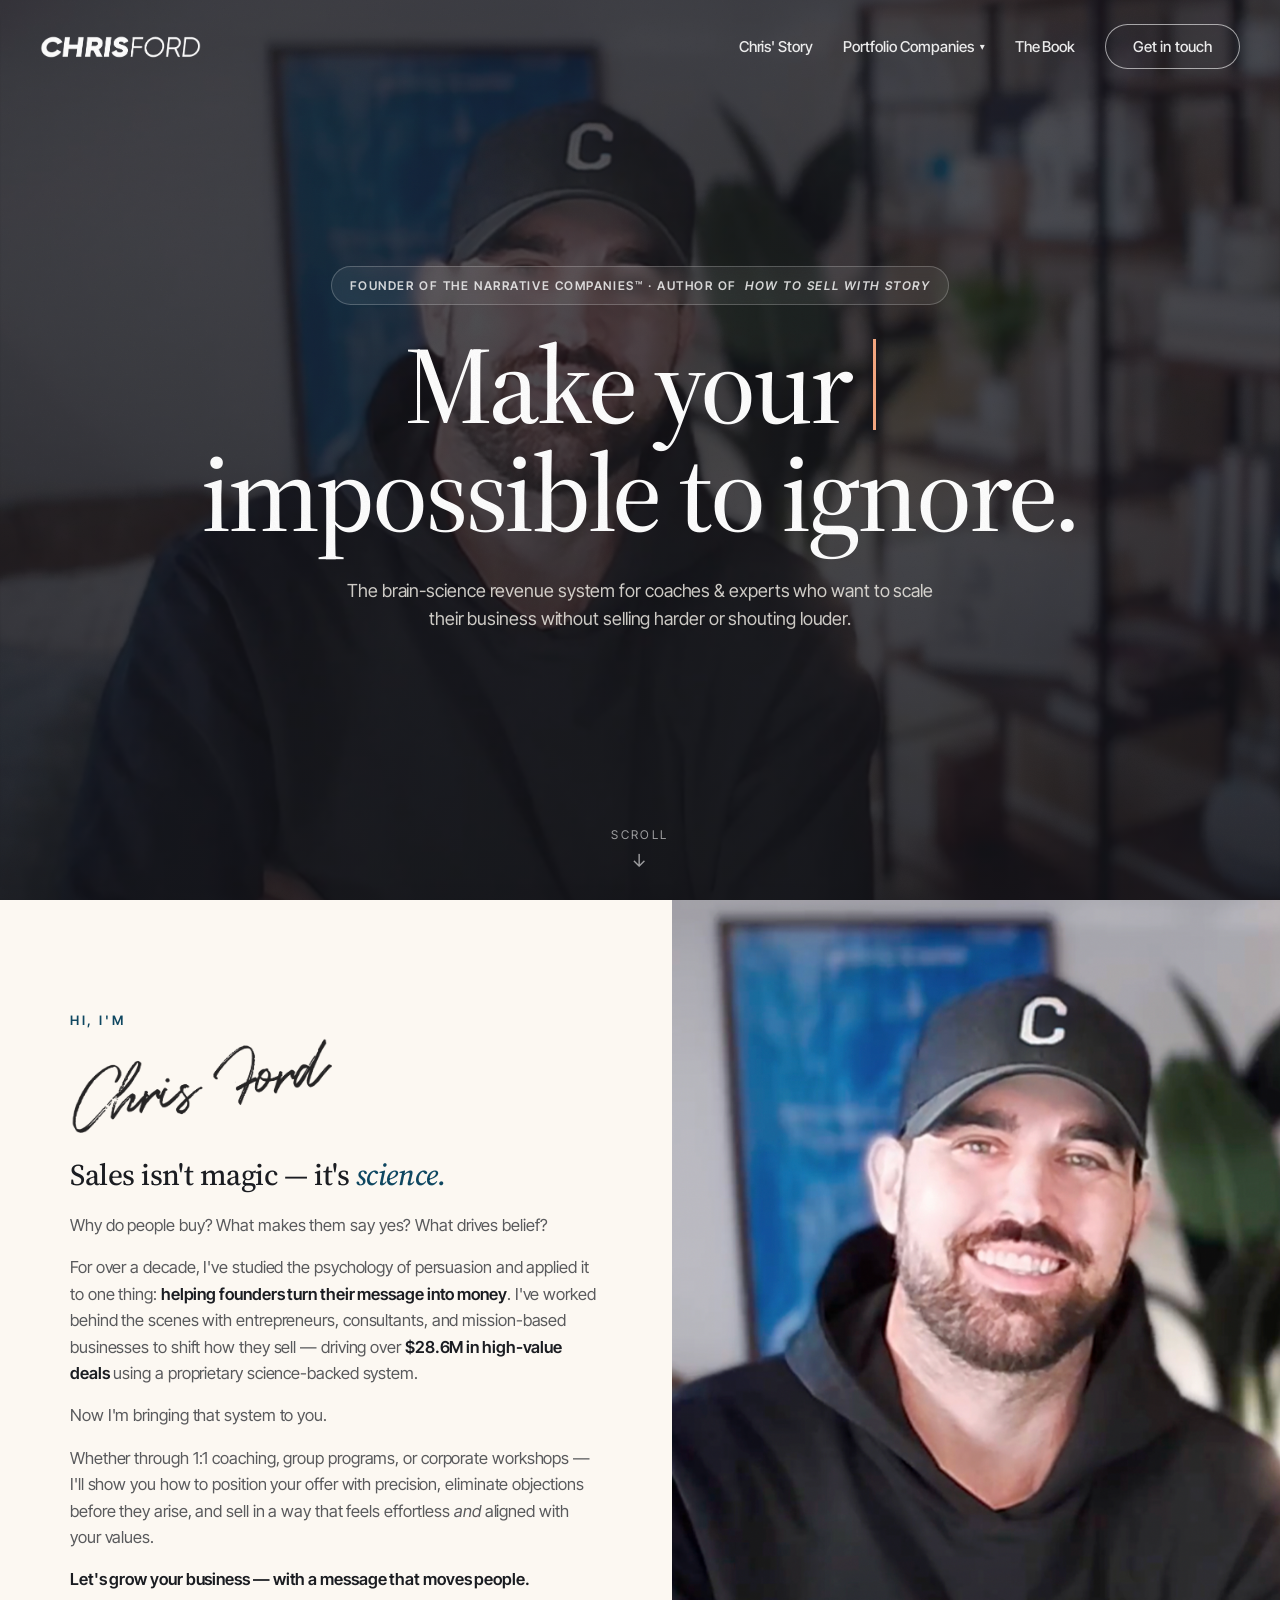
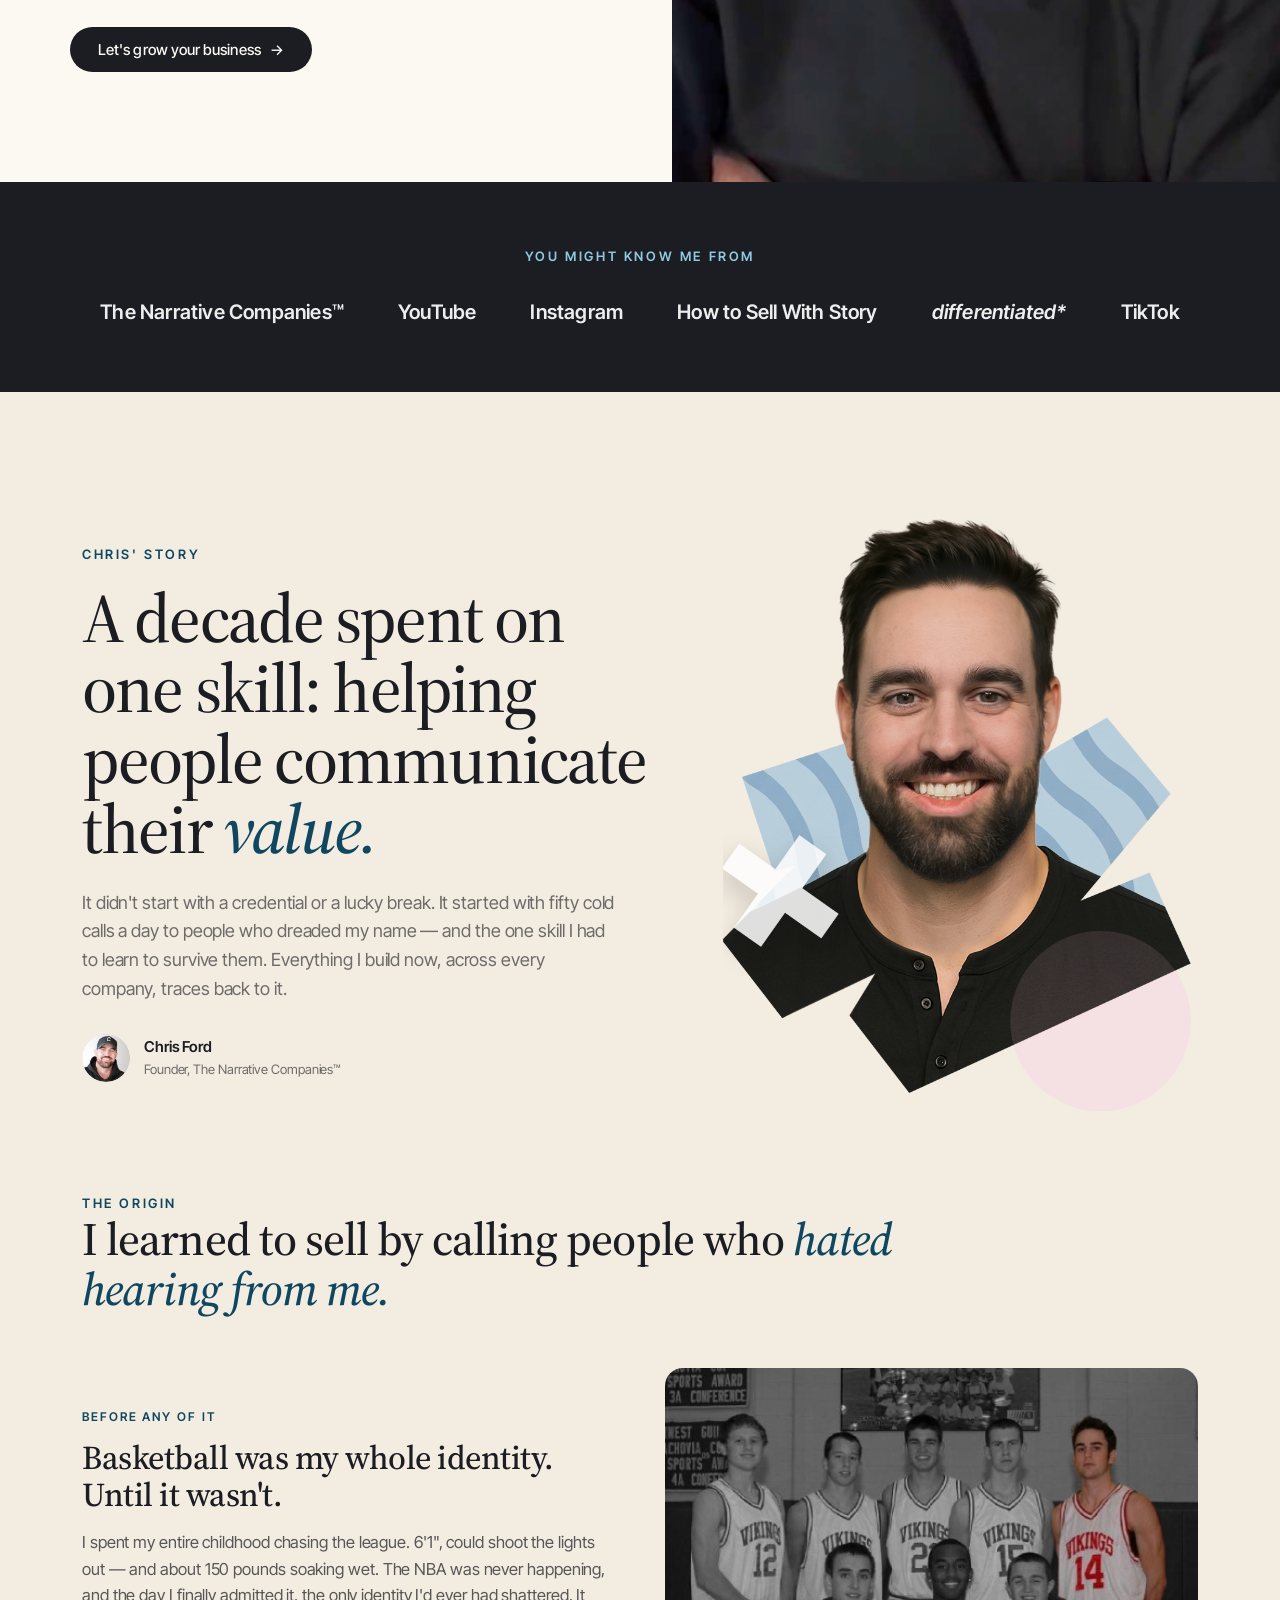
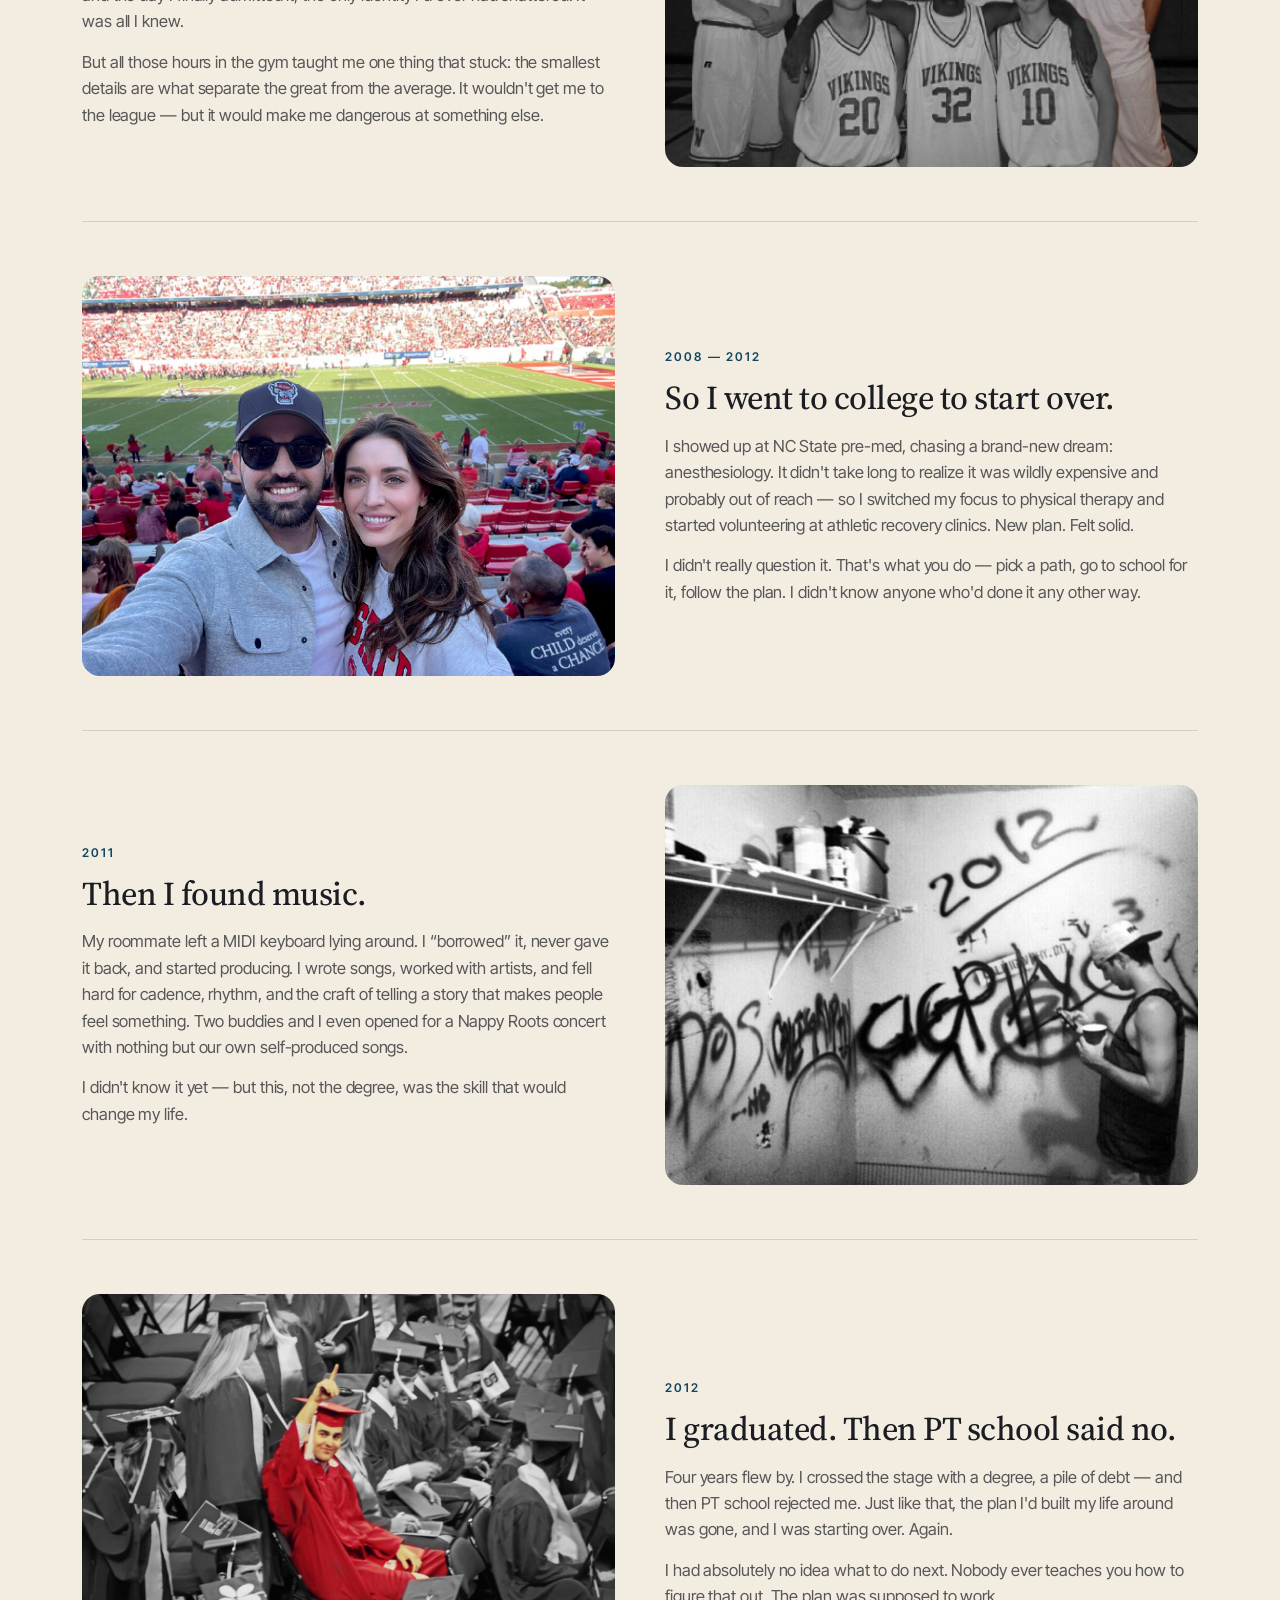
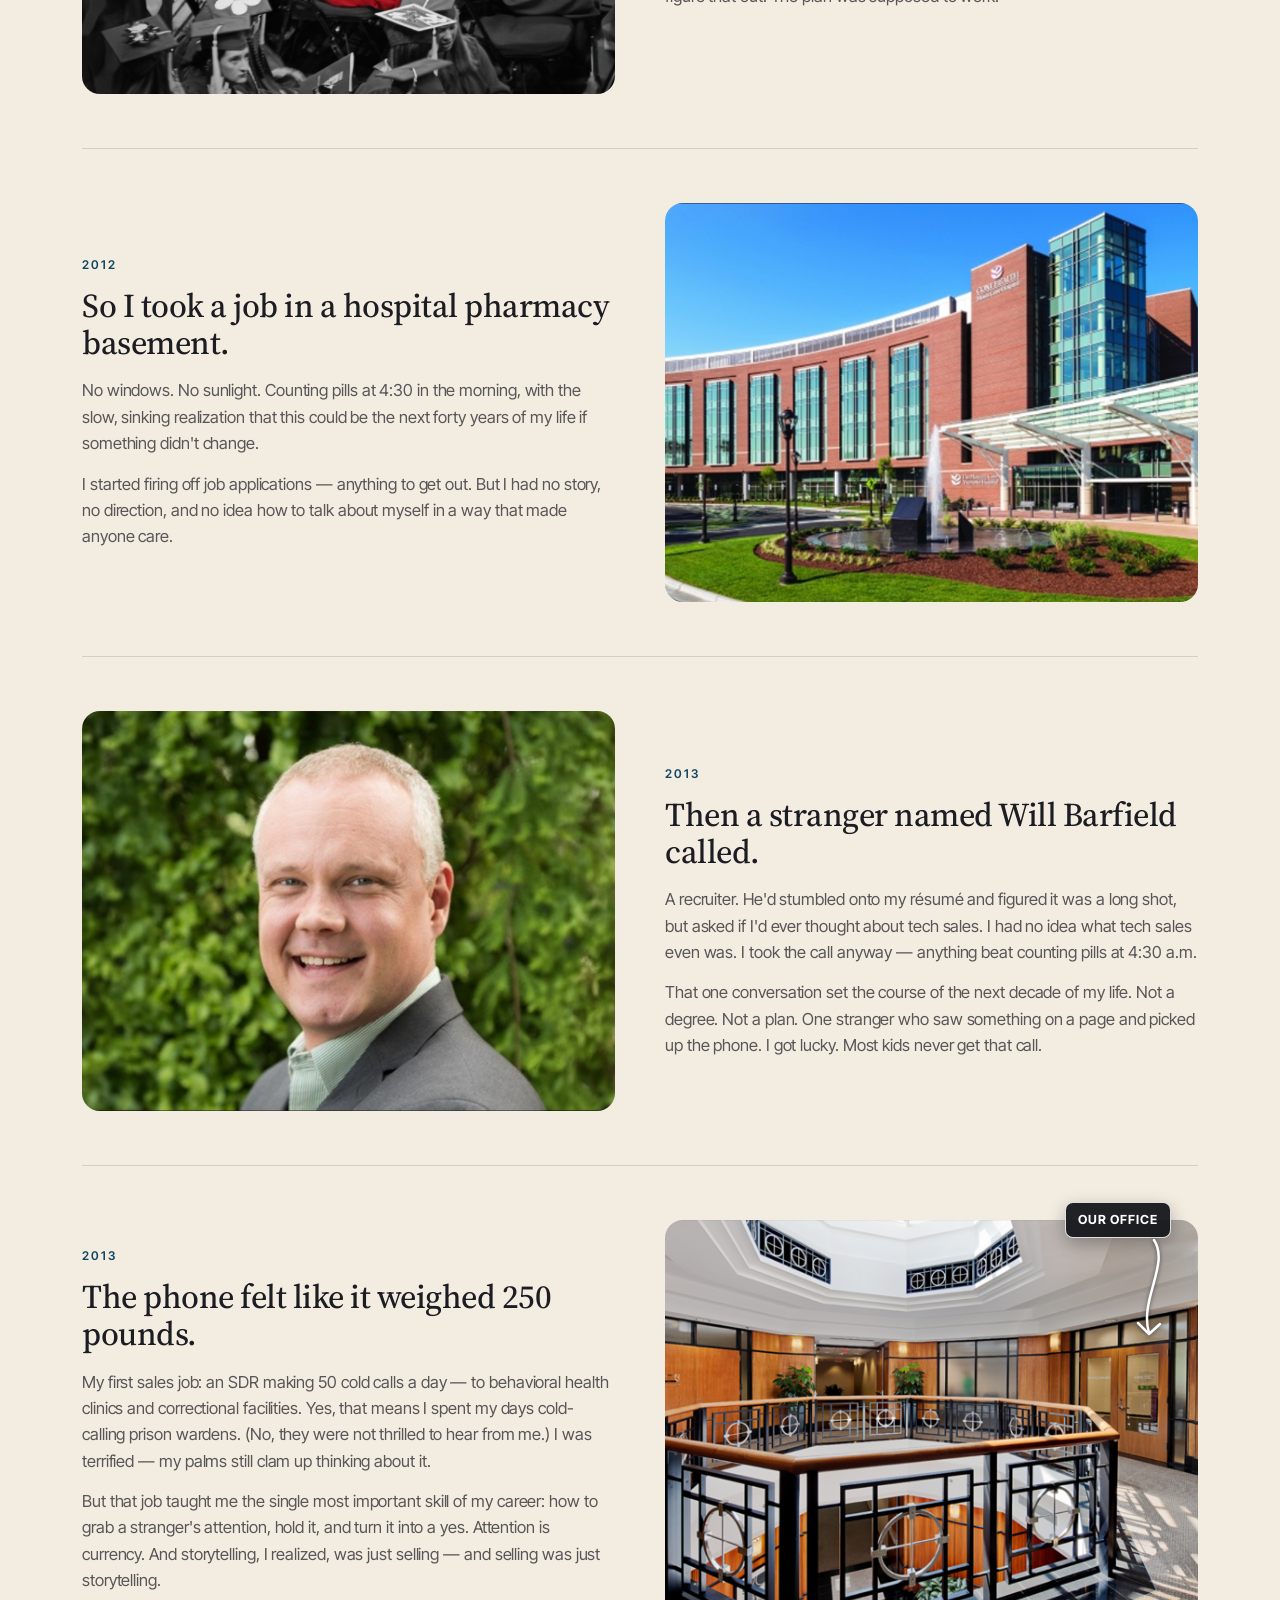
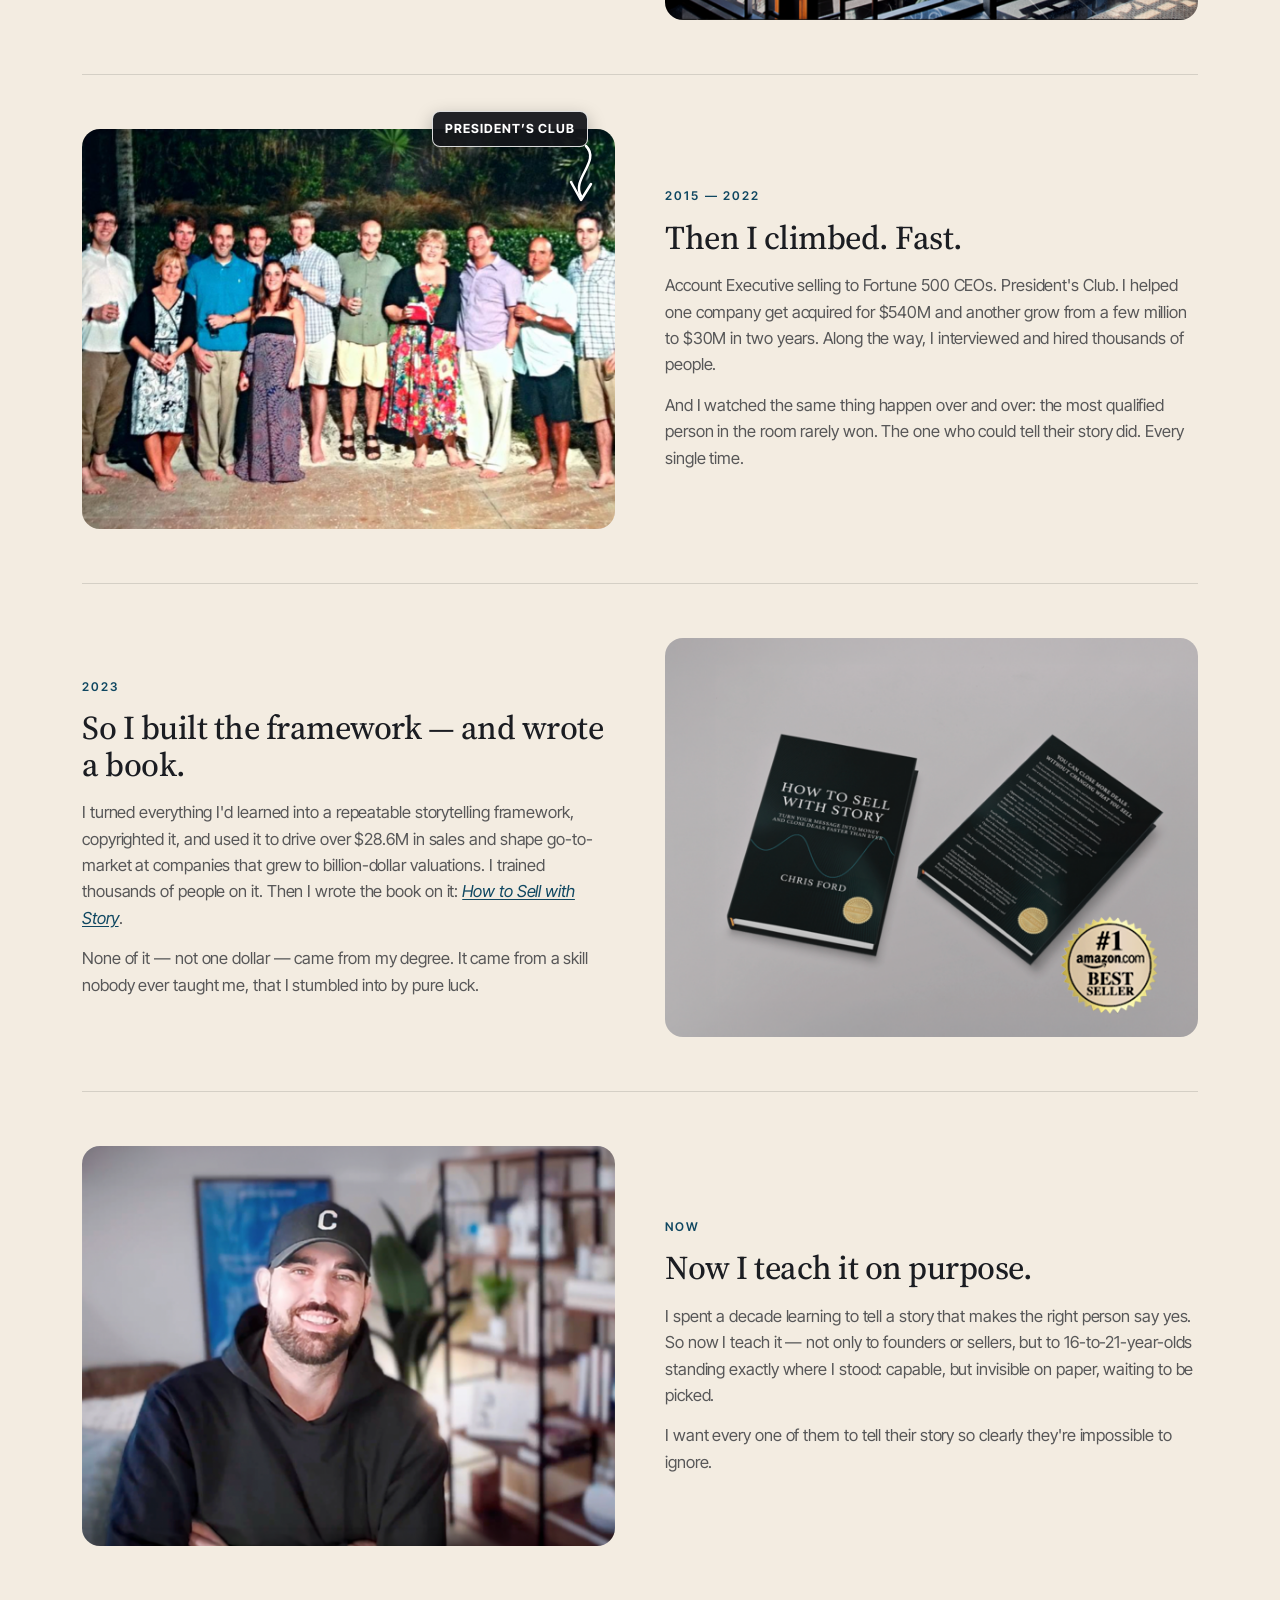
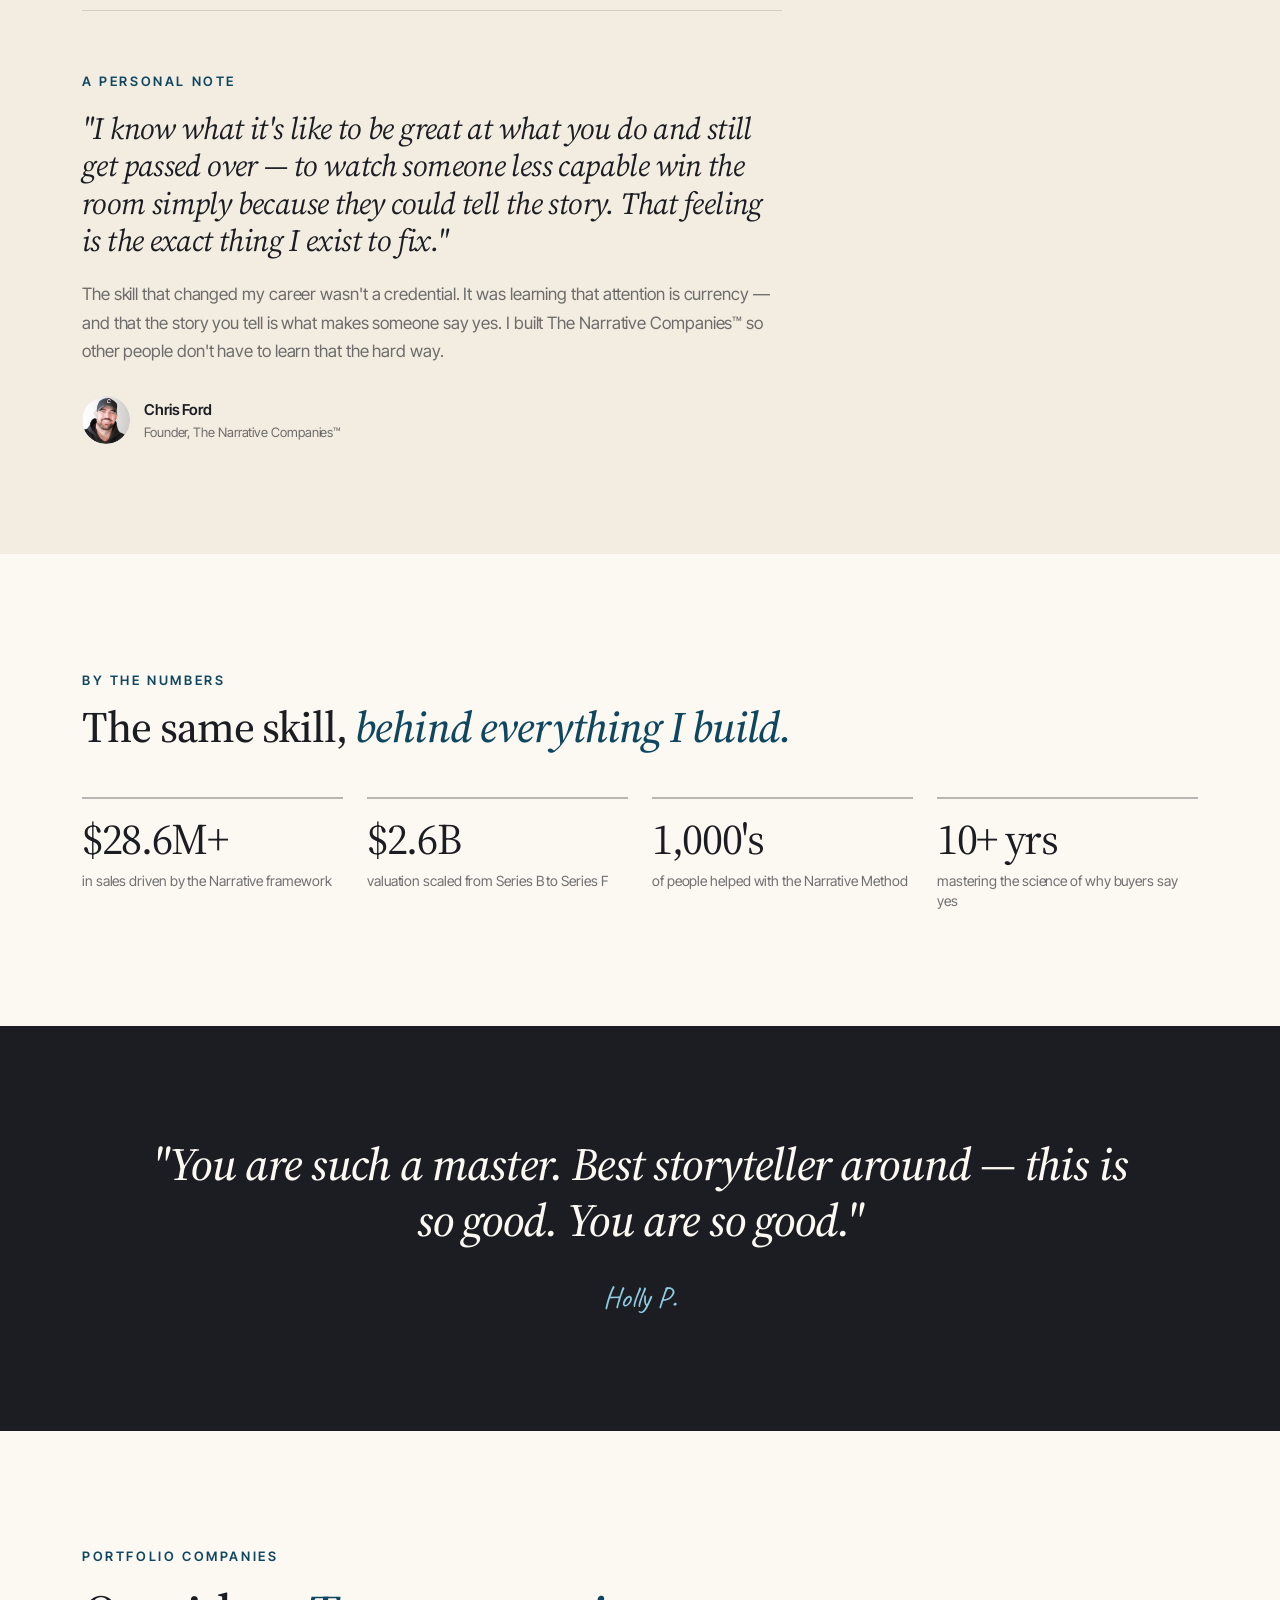
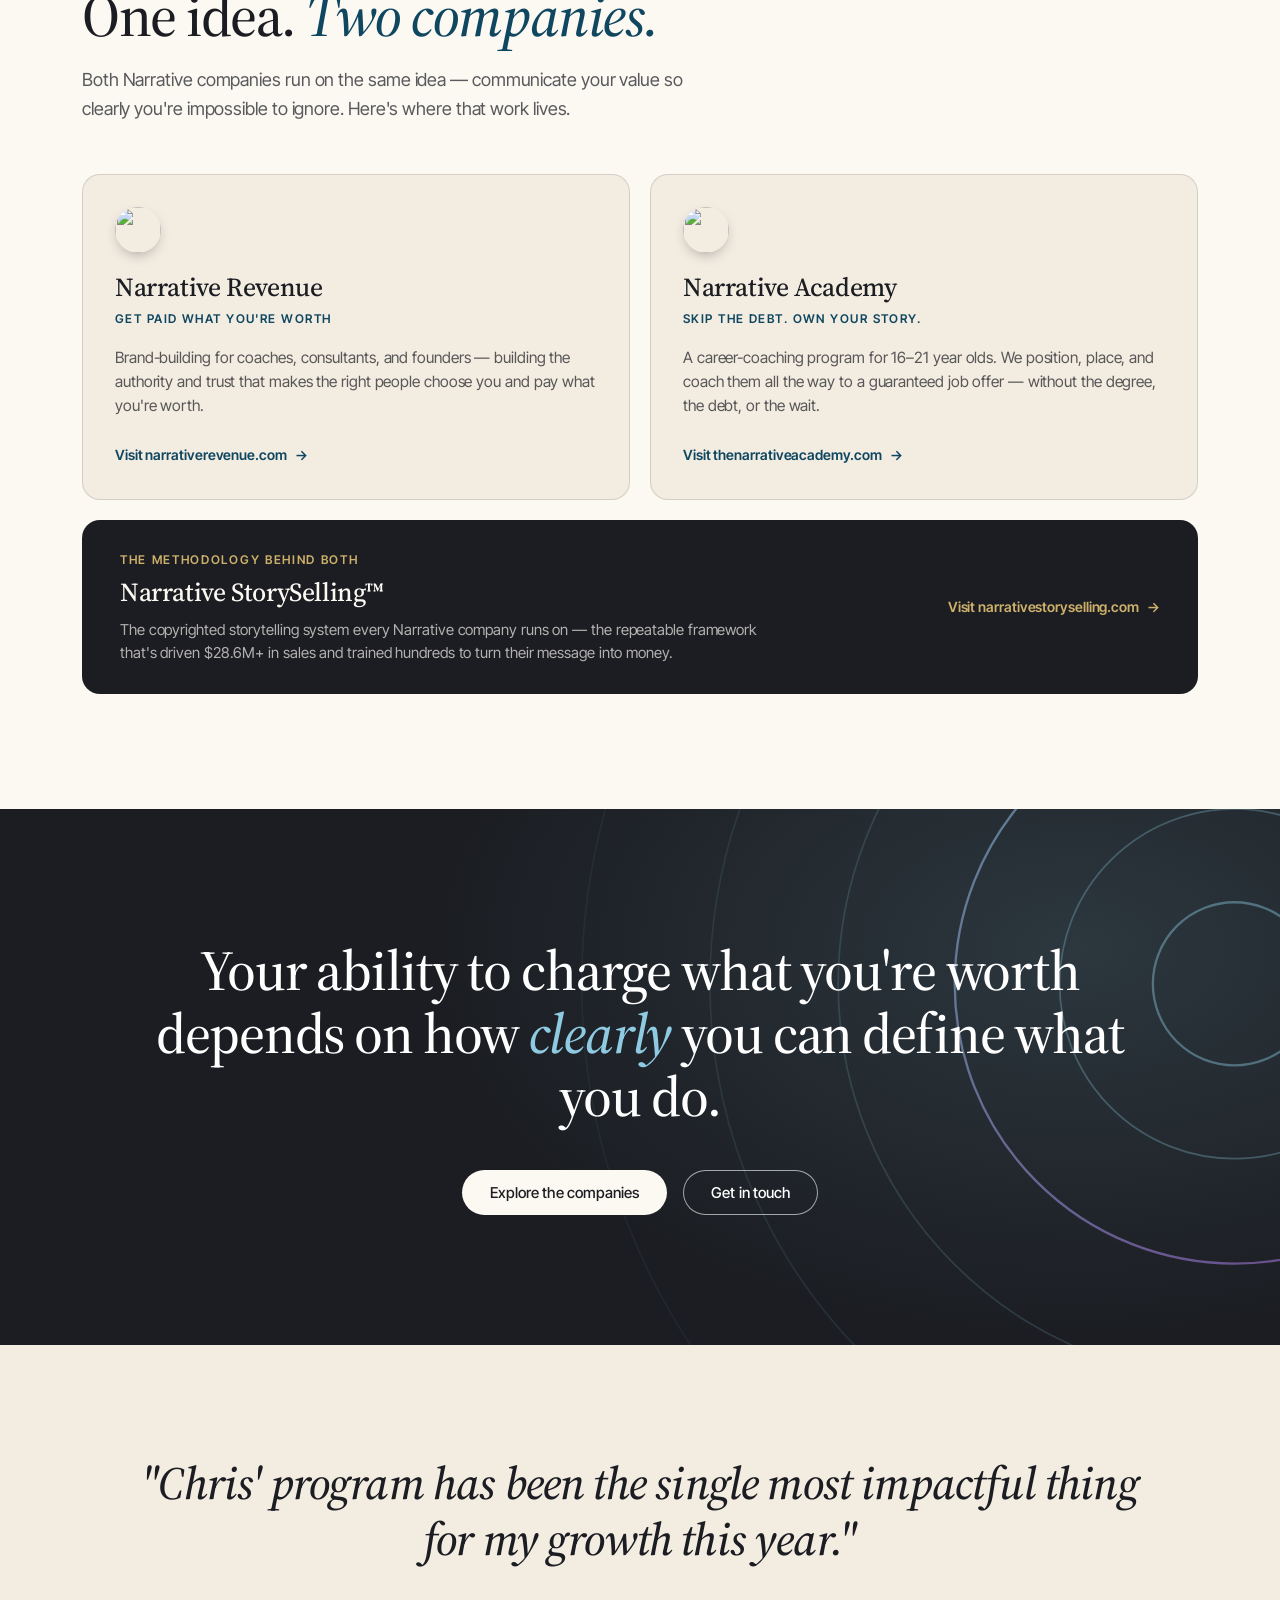
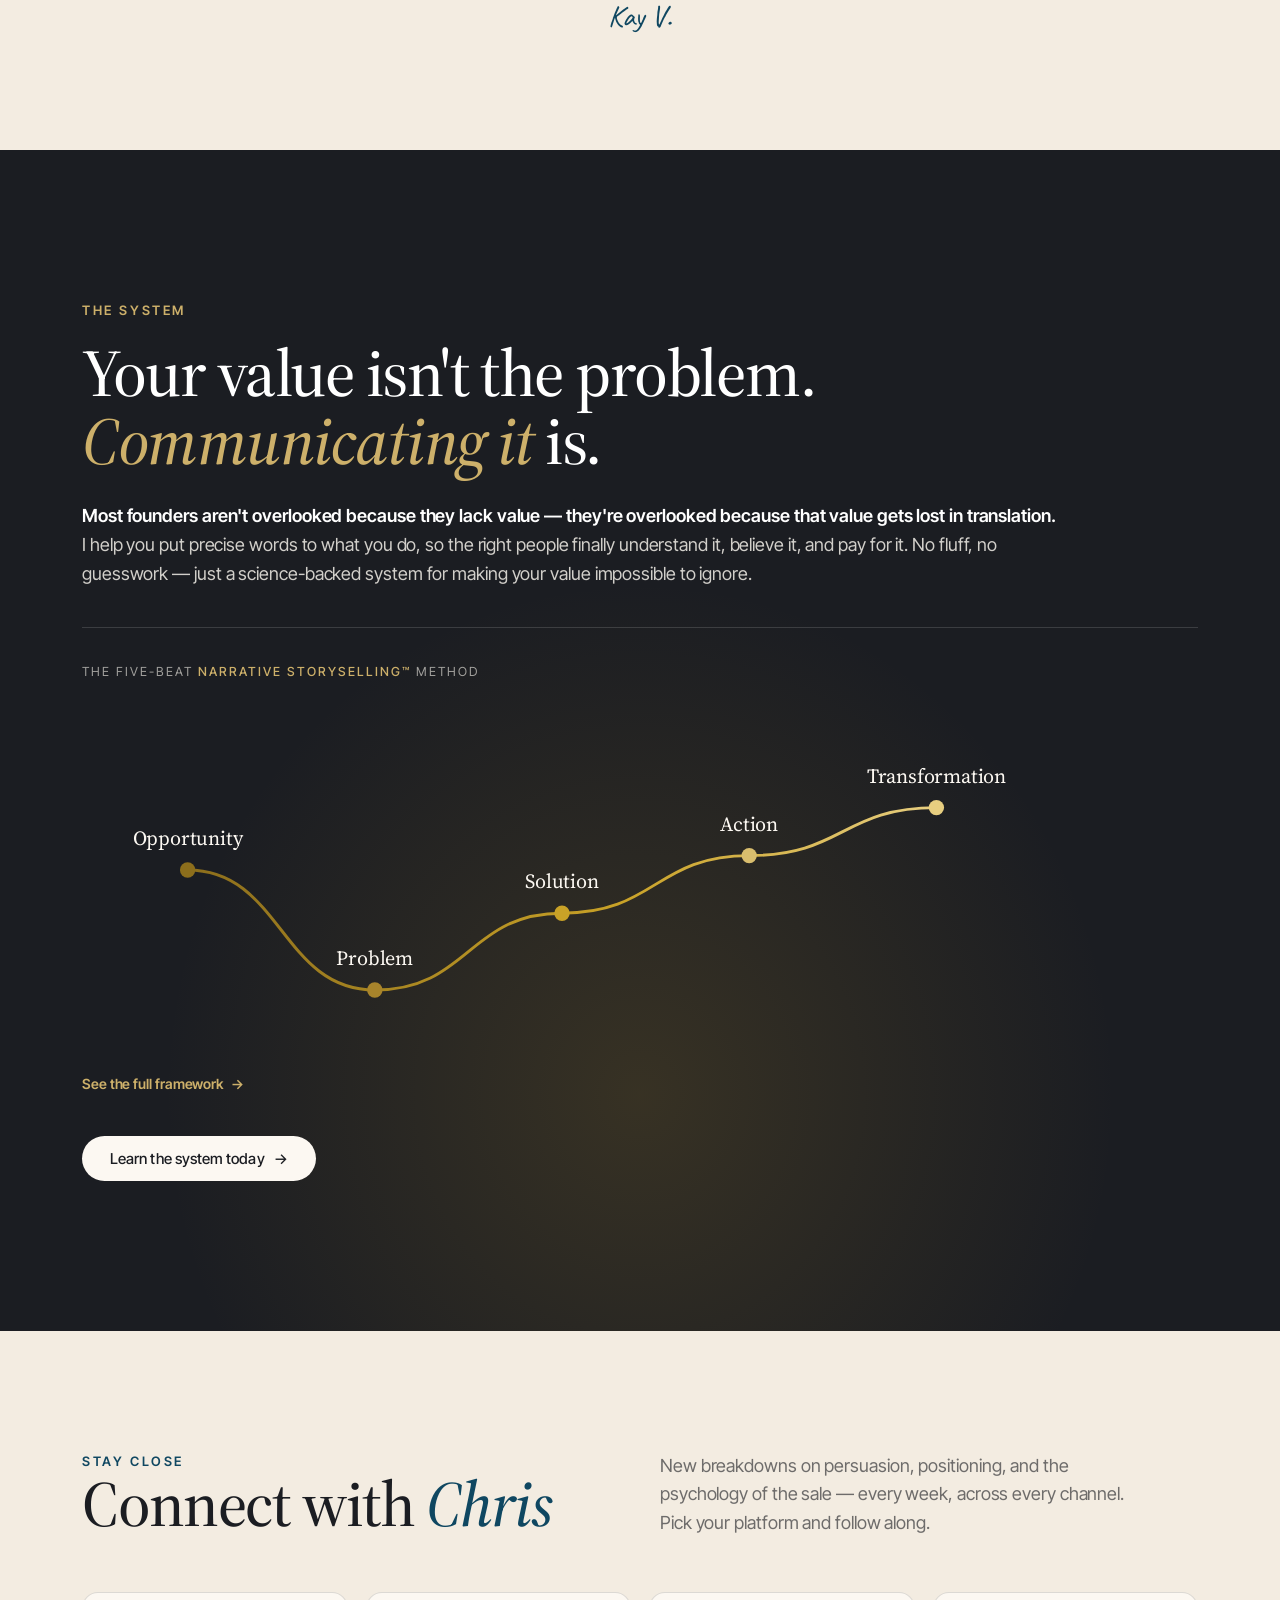
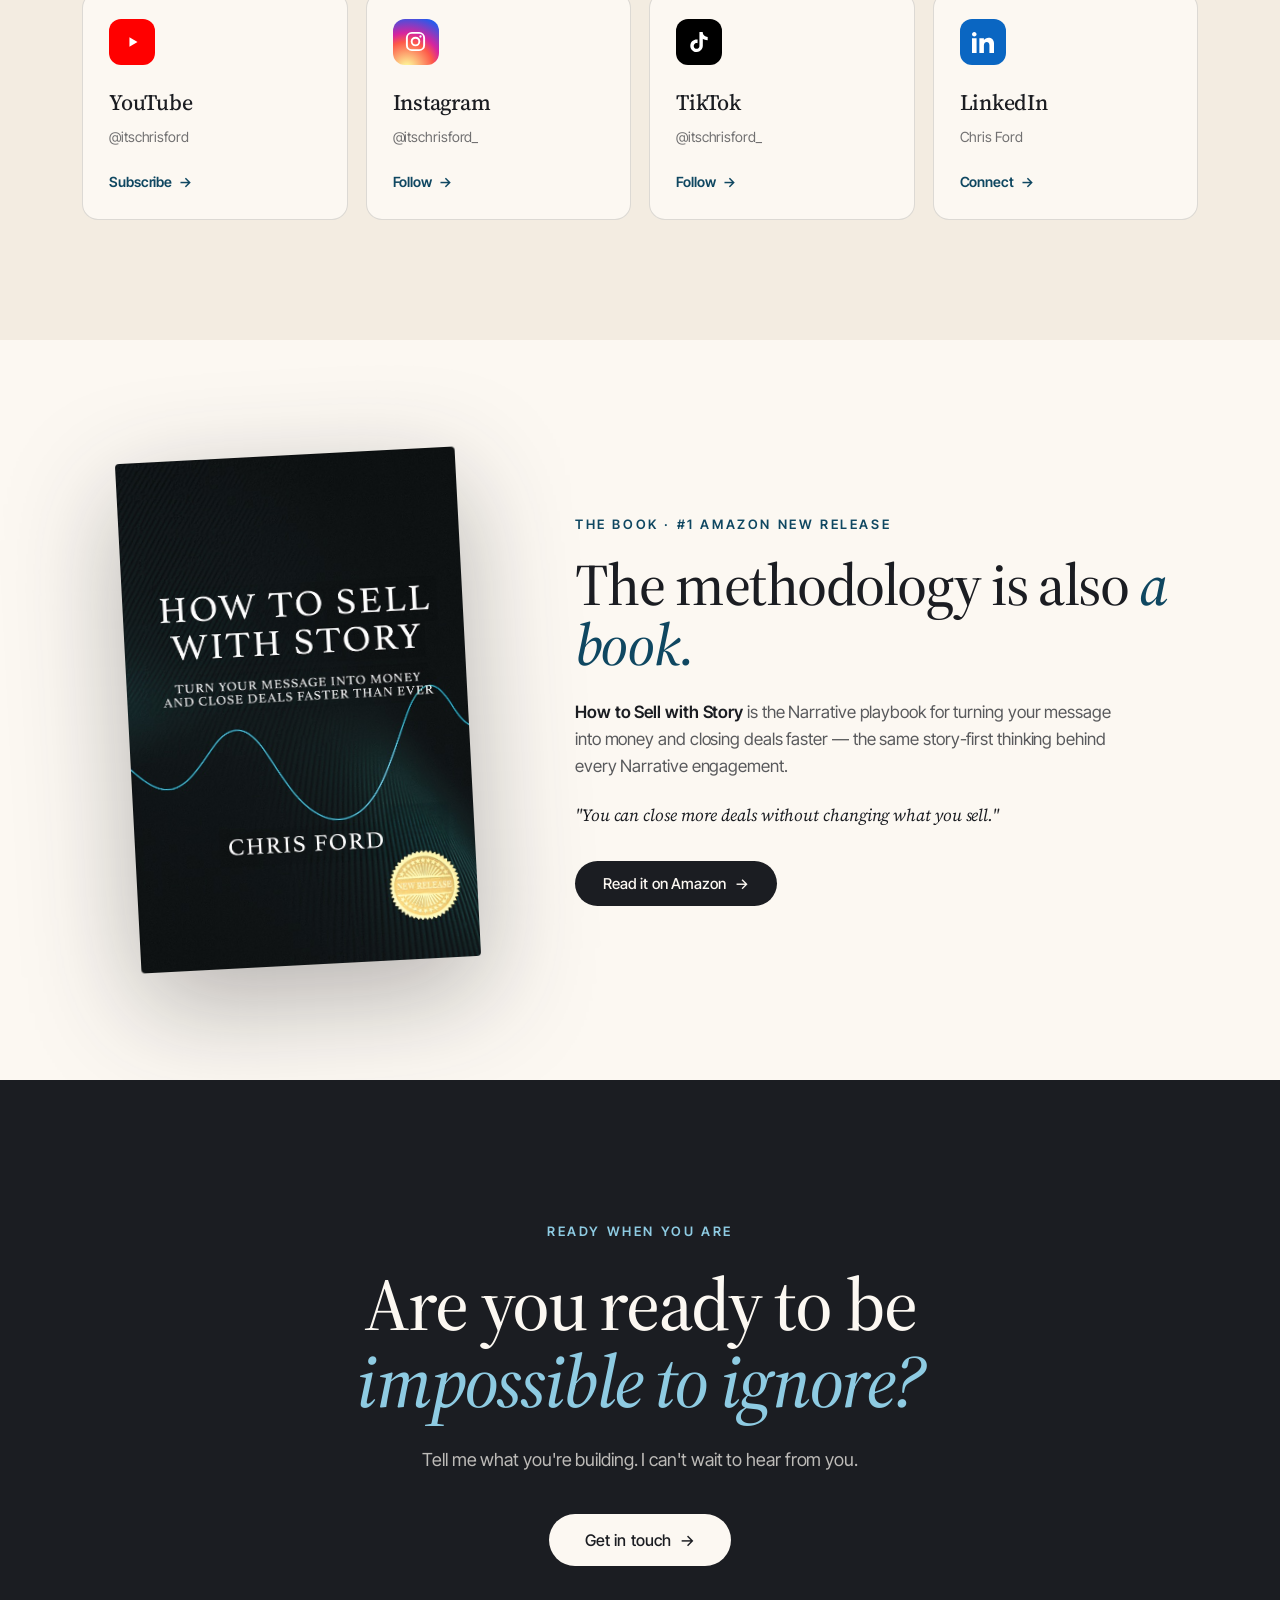
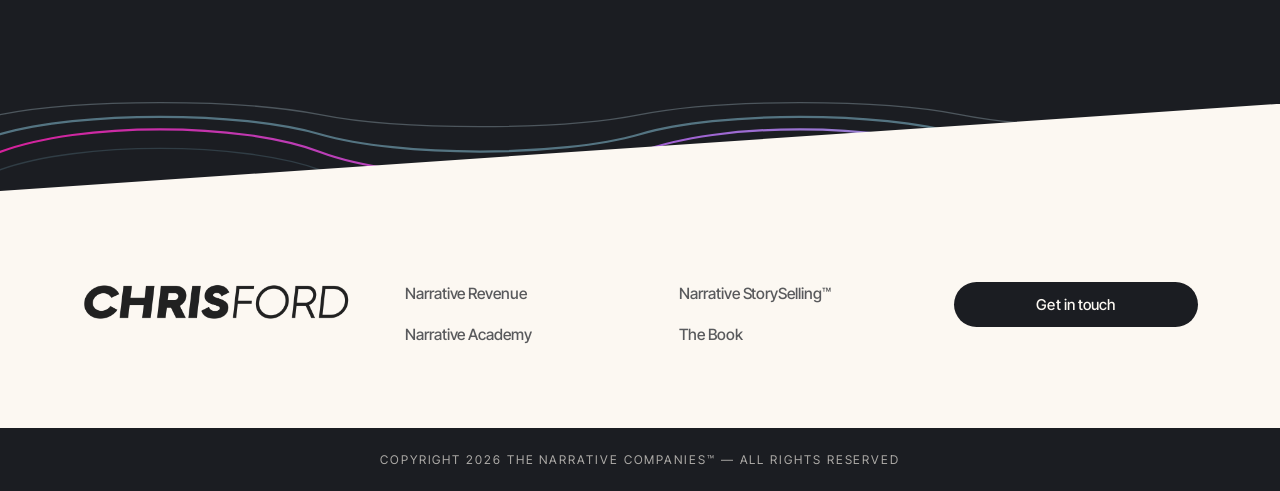
==== commit b03048ba: "Homepage: reword hero subhead to brain-science / coaches & experts Co-Authored-By: Claude Opus 4.8 <" ====
--- a/index.html
+++ b/index.html
@@ -412,7 +412,7 @@
   <div class="hero-overlay"></div>
   <p class="hero-cred">Founder of The Narrative Companies&trade; · Author of <a href="https://www.amazon.com/How-Sell-Story-Message-Faster/dp/B0FV3L6LKT/" target="_blank" rel="noopener"><em>How to Sell with Story</em></a></p>
   <h1>Make your <span class="typed" id="typed"></span><span class="caret" id="caret"></span><br>impossible to ignore.</h1>
-  <p class="lede">The science-backed revenue system for solopreneurs & founders who want to scale their business without selling harder or shouting louder.</p>
+  <p class="lede">The brain-science revenue system for coaches & experts who want to scale their business without selling harder or shouting louder.</p>
   <div class="scroll">Scroll<span class="scroll-arrow" aria-hidden="true">&darr;</span></div>
 </section>
 
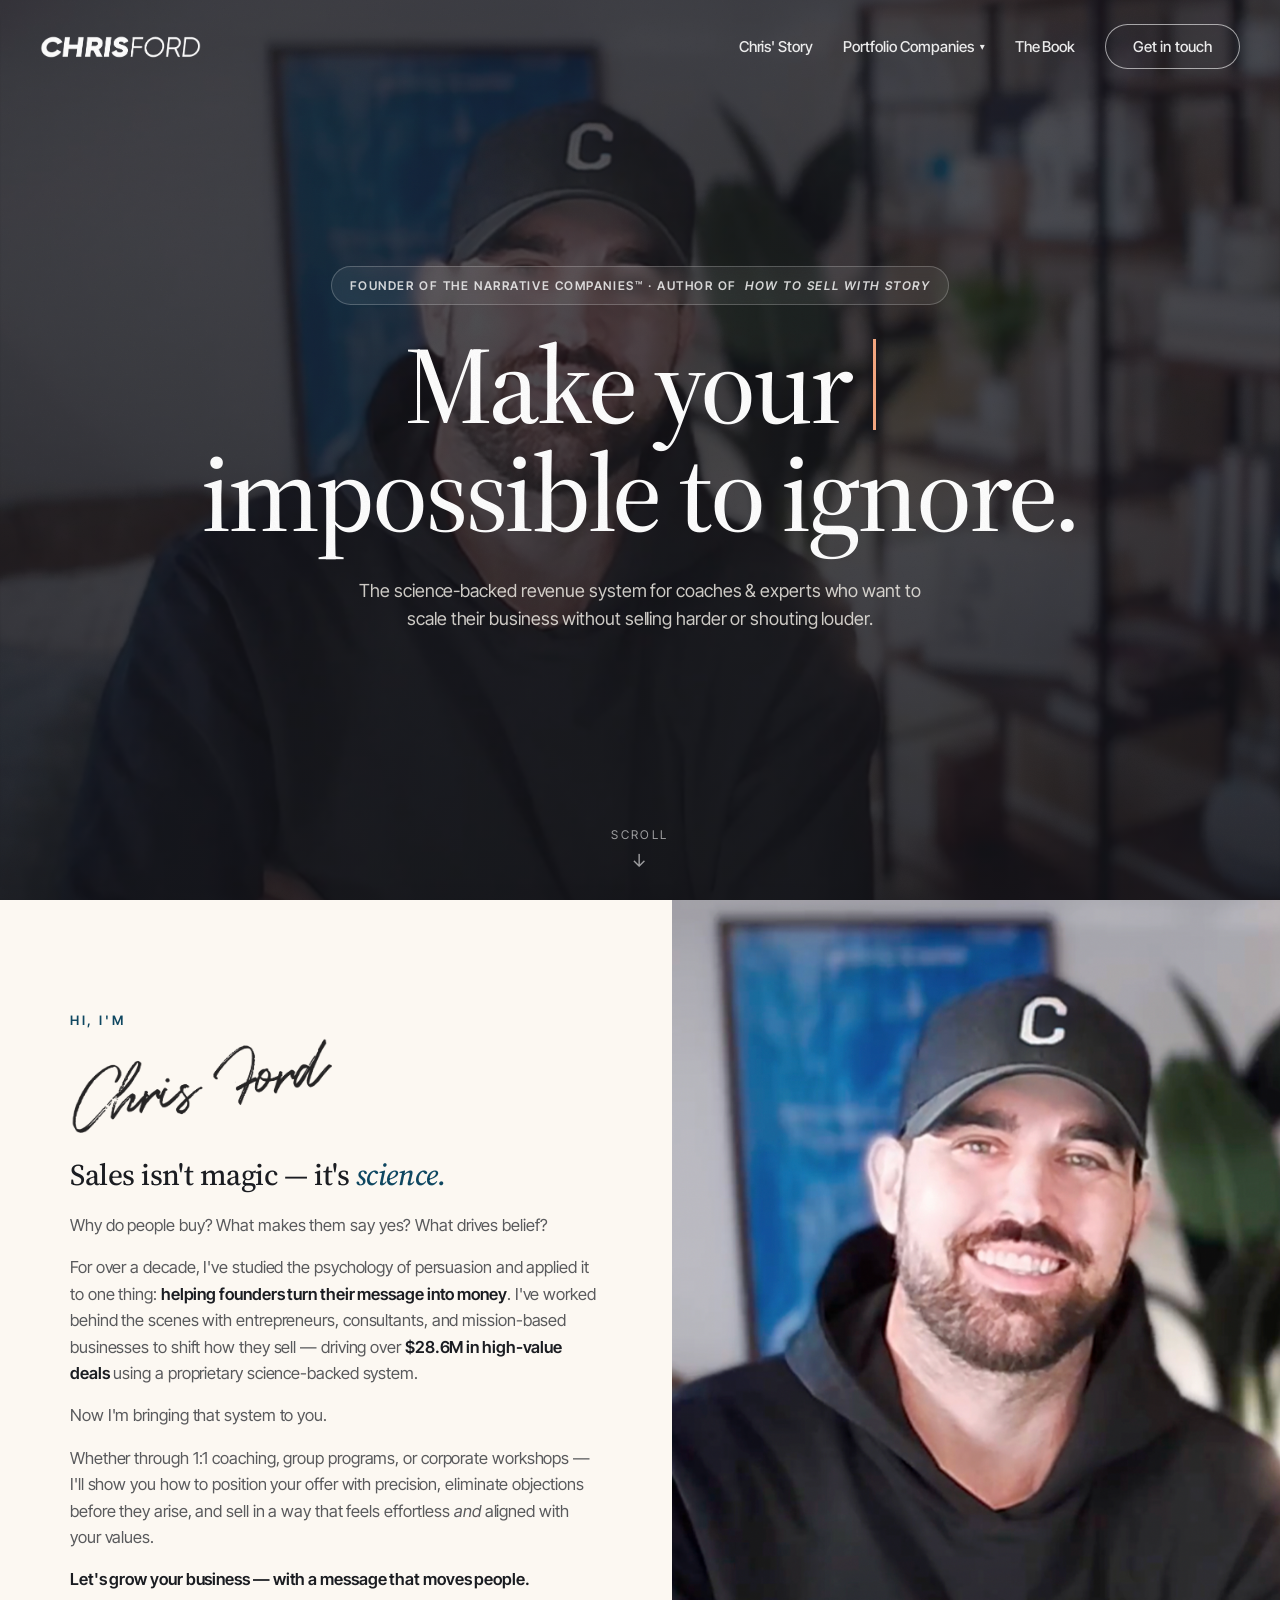
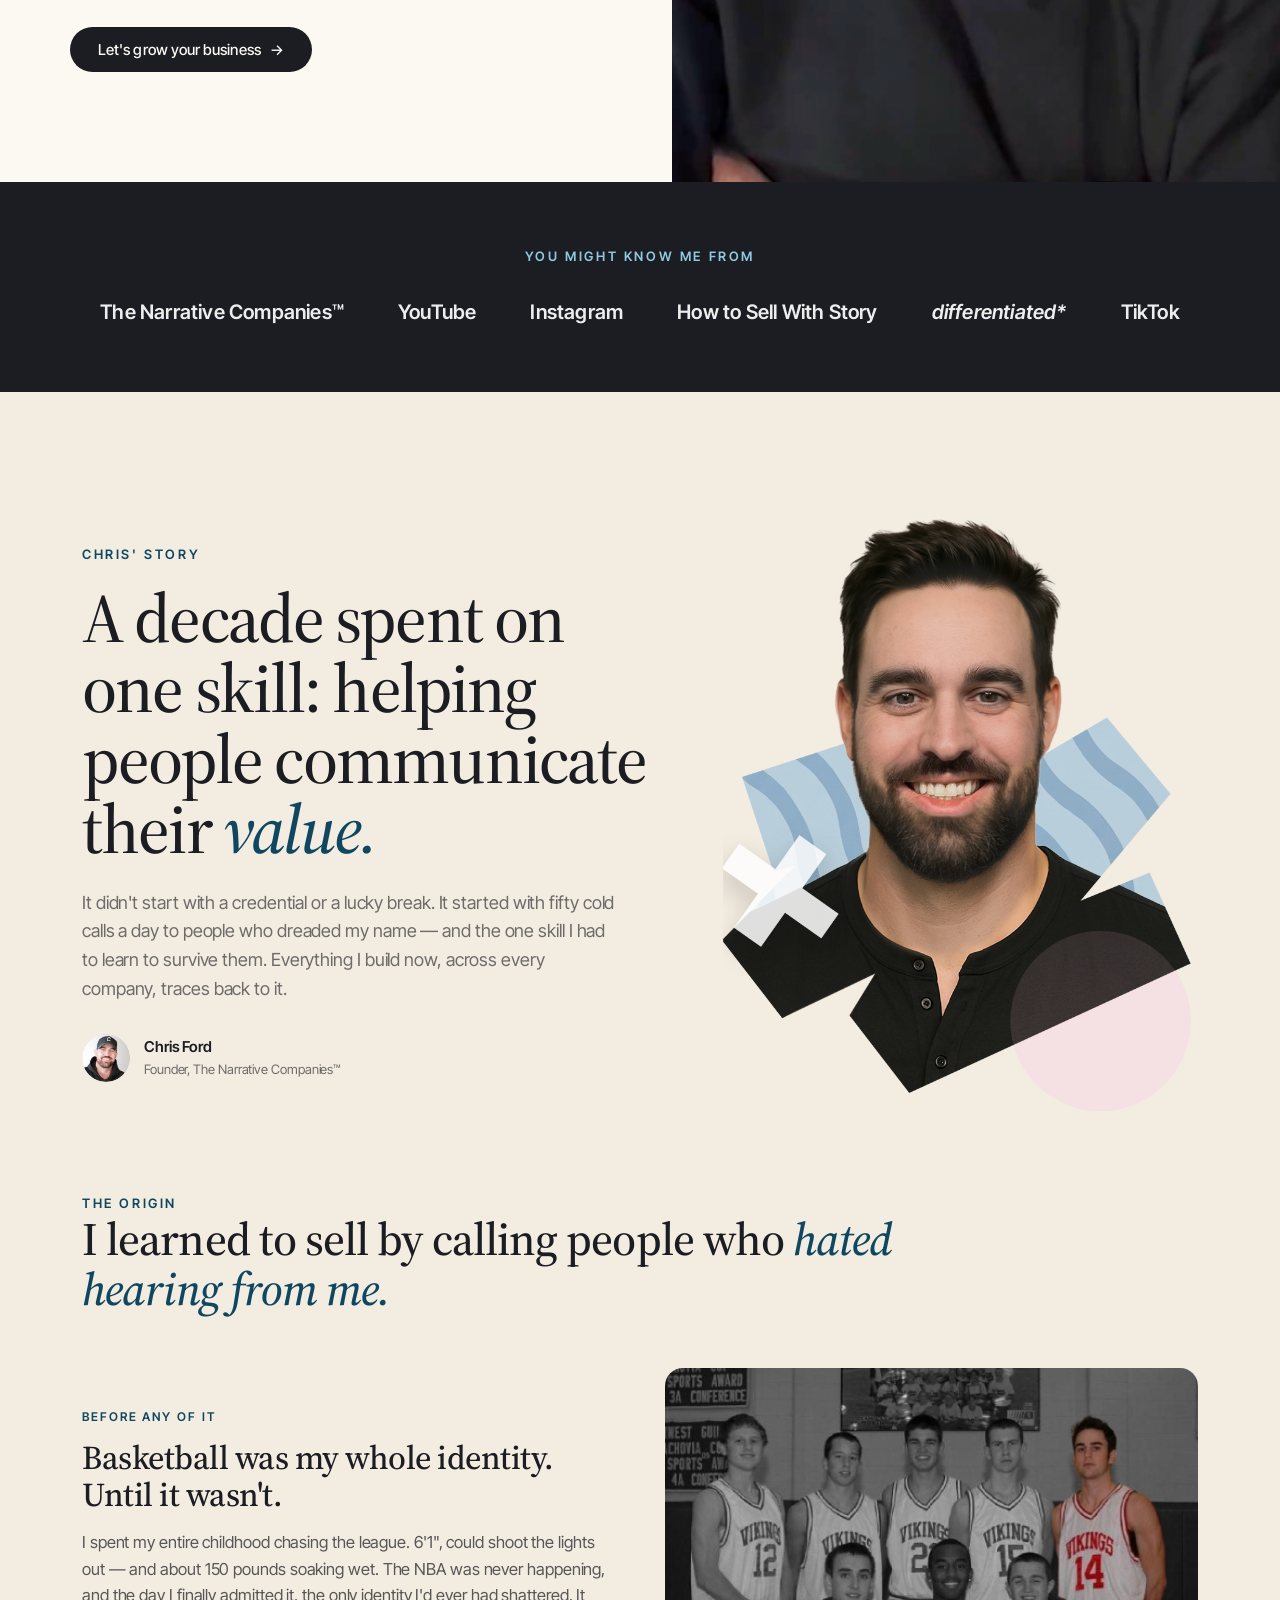
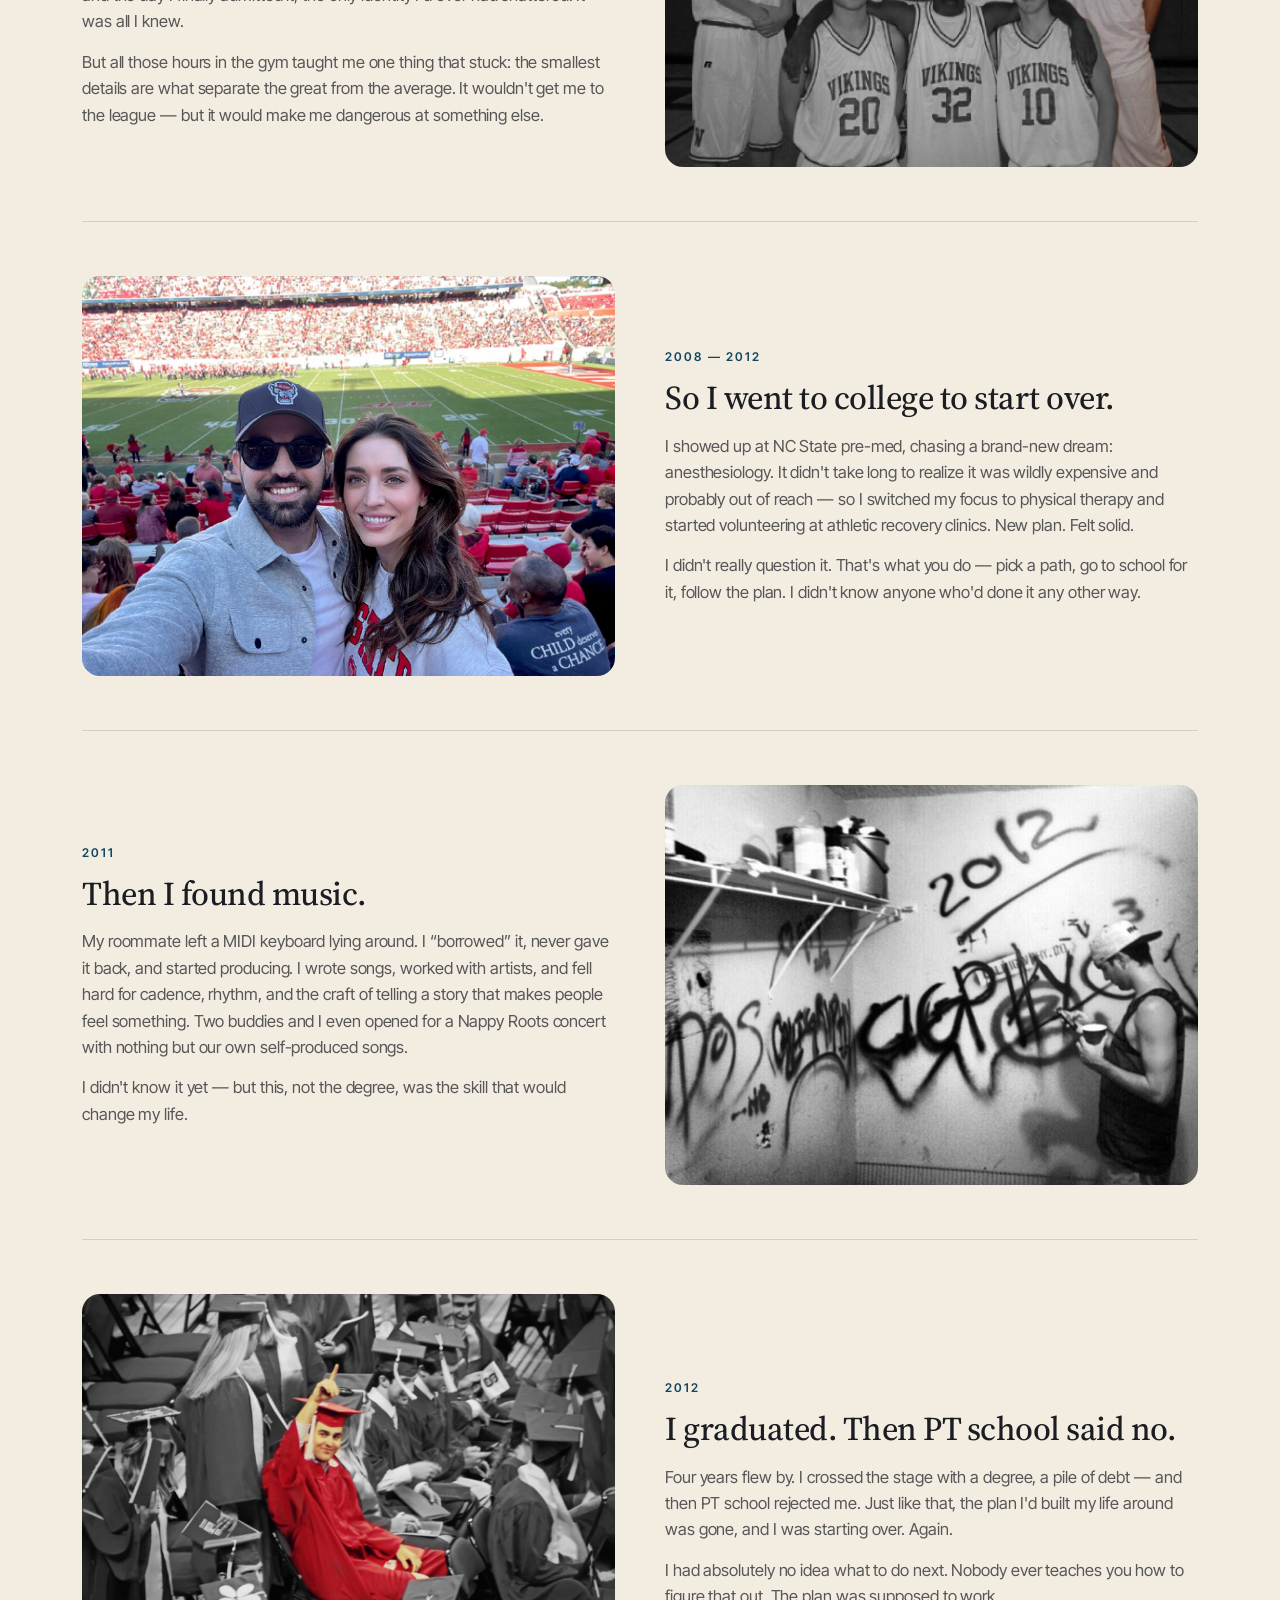
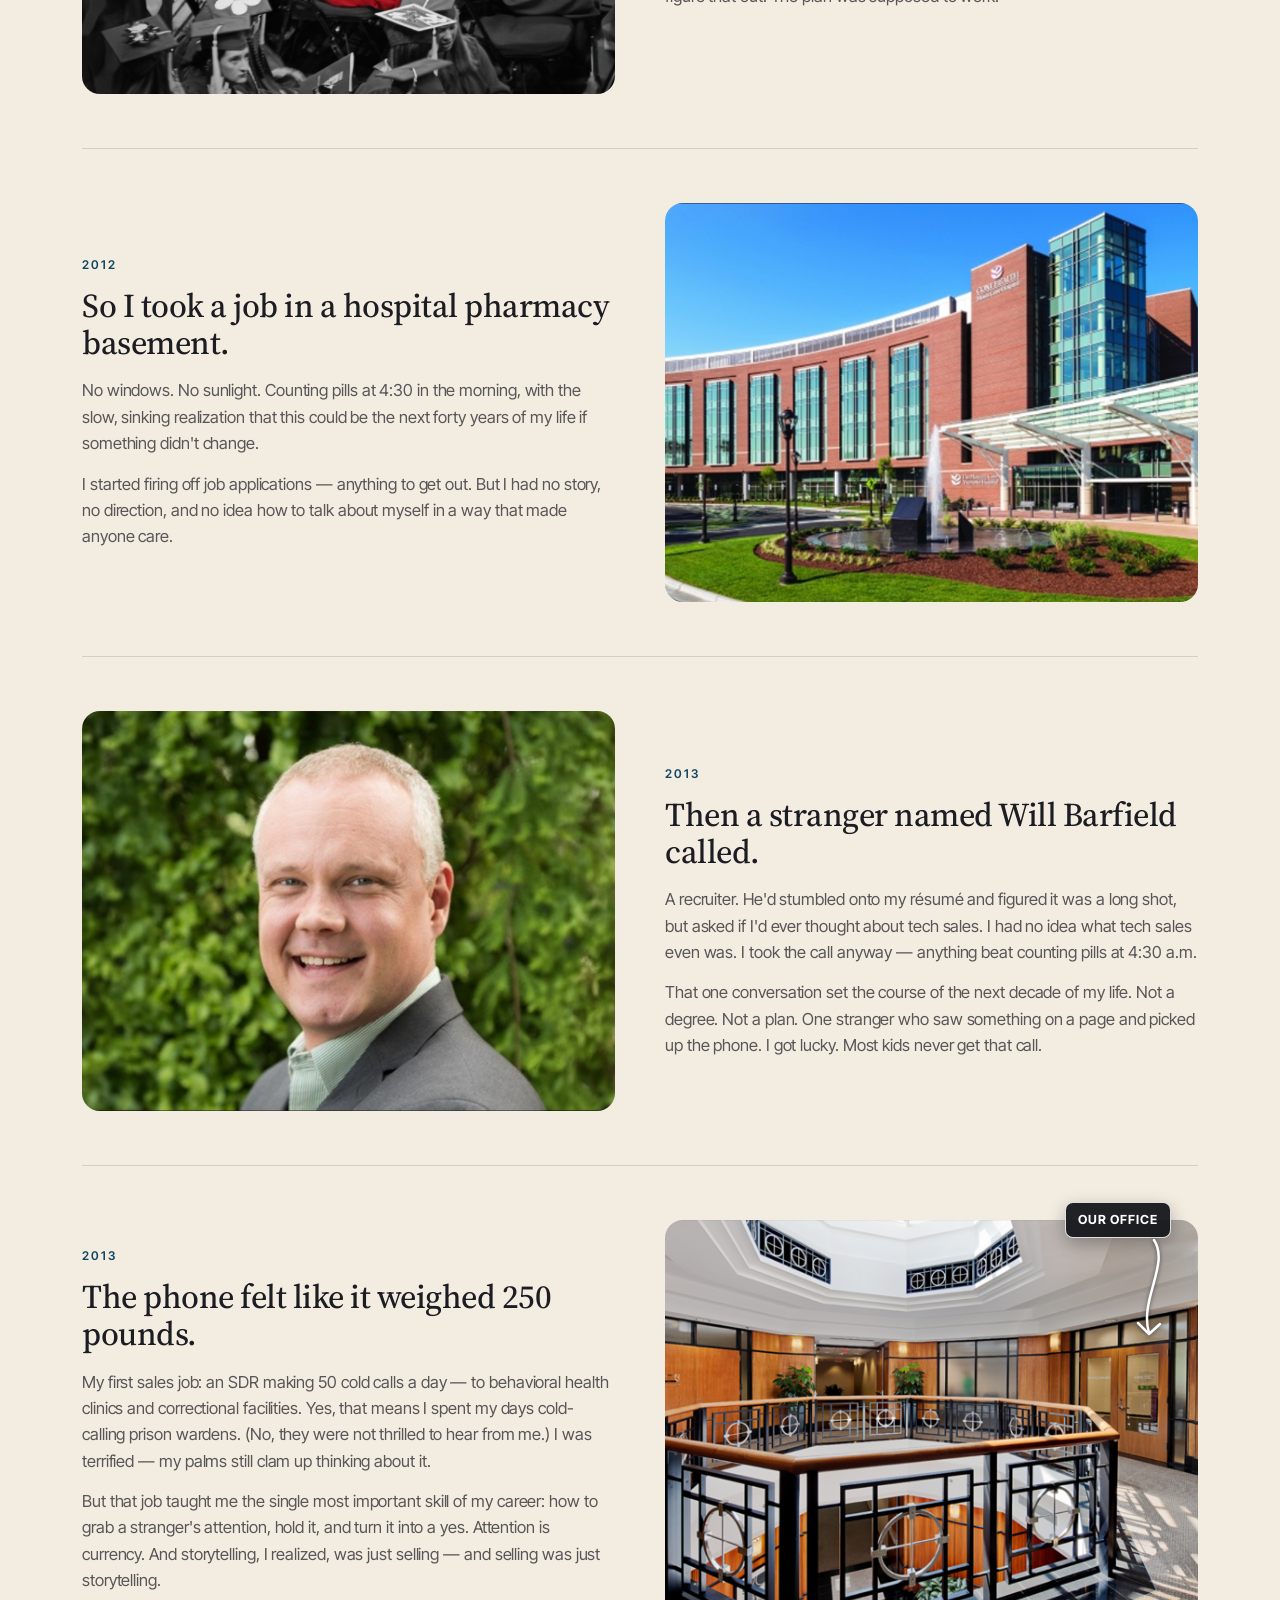
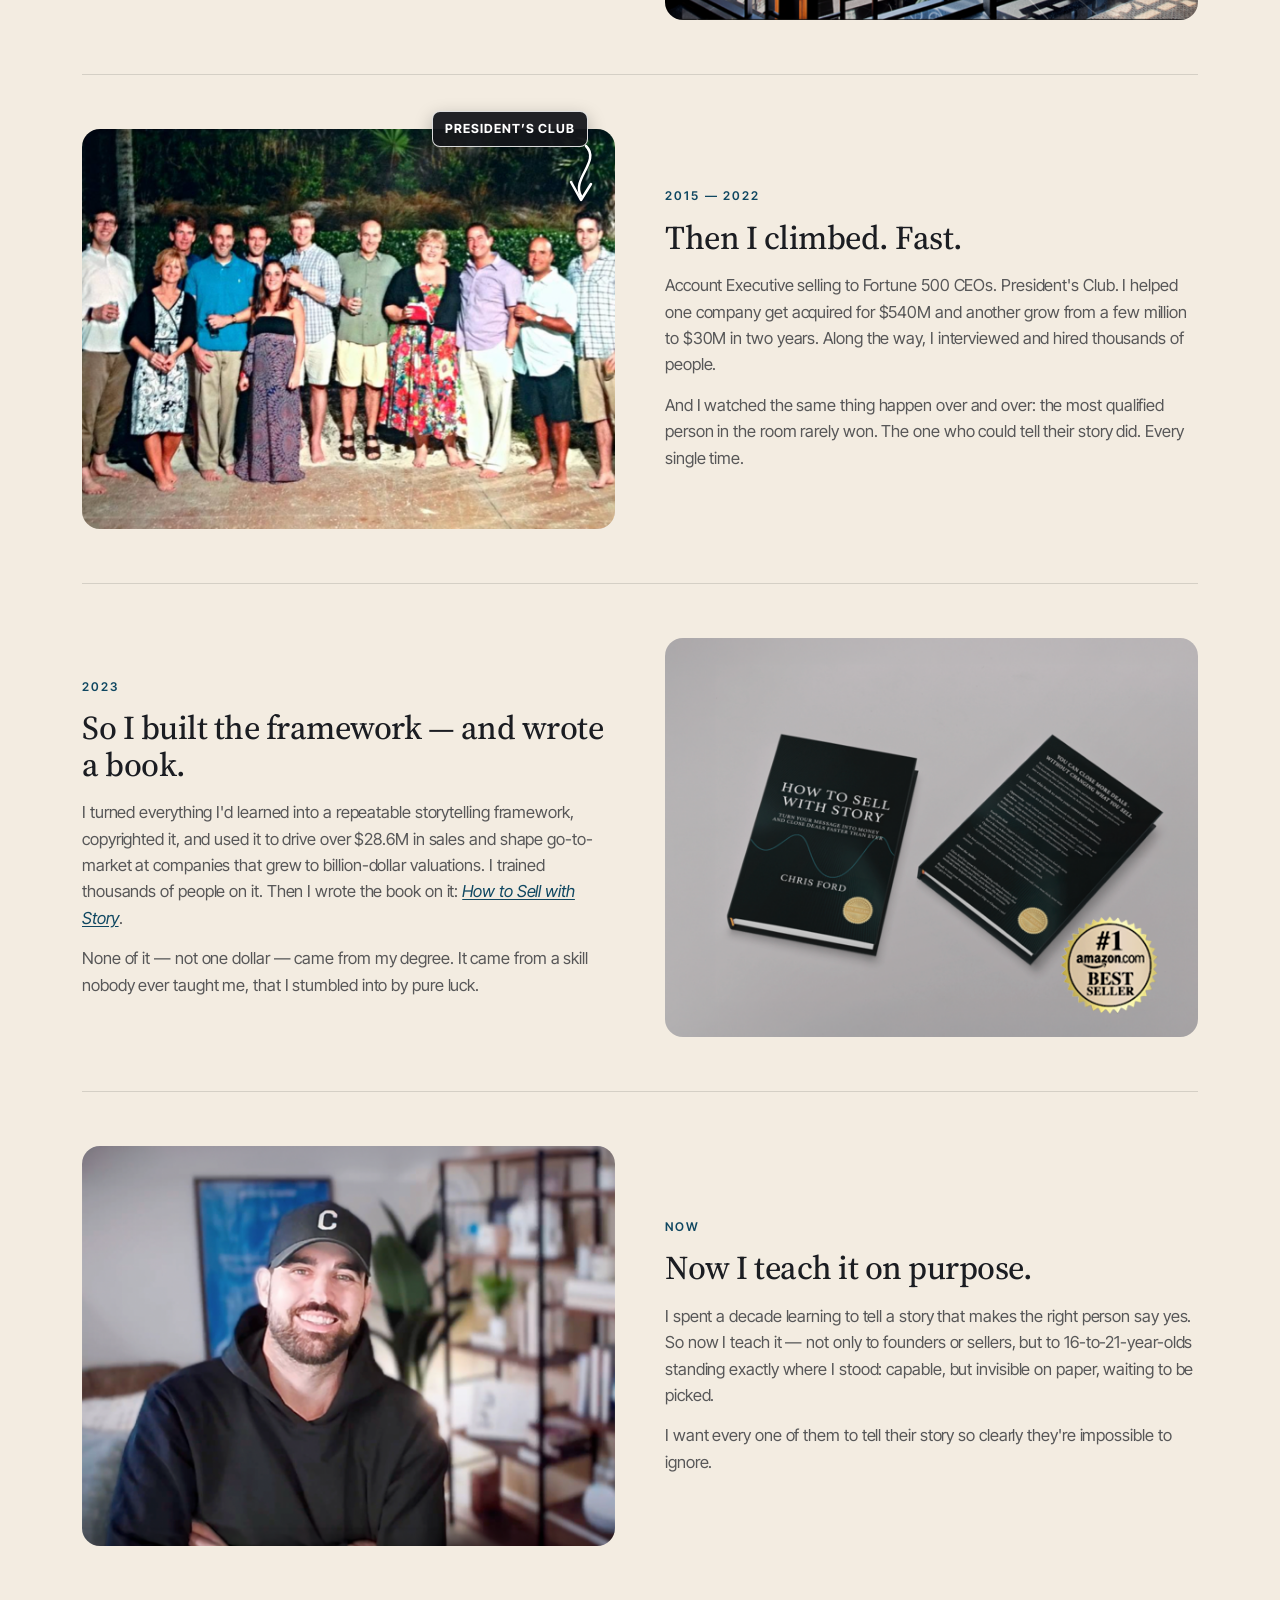
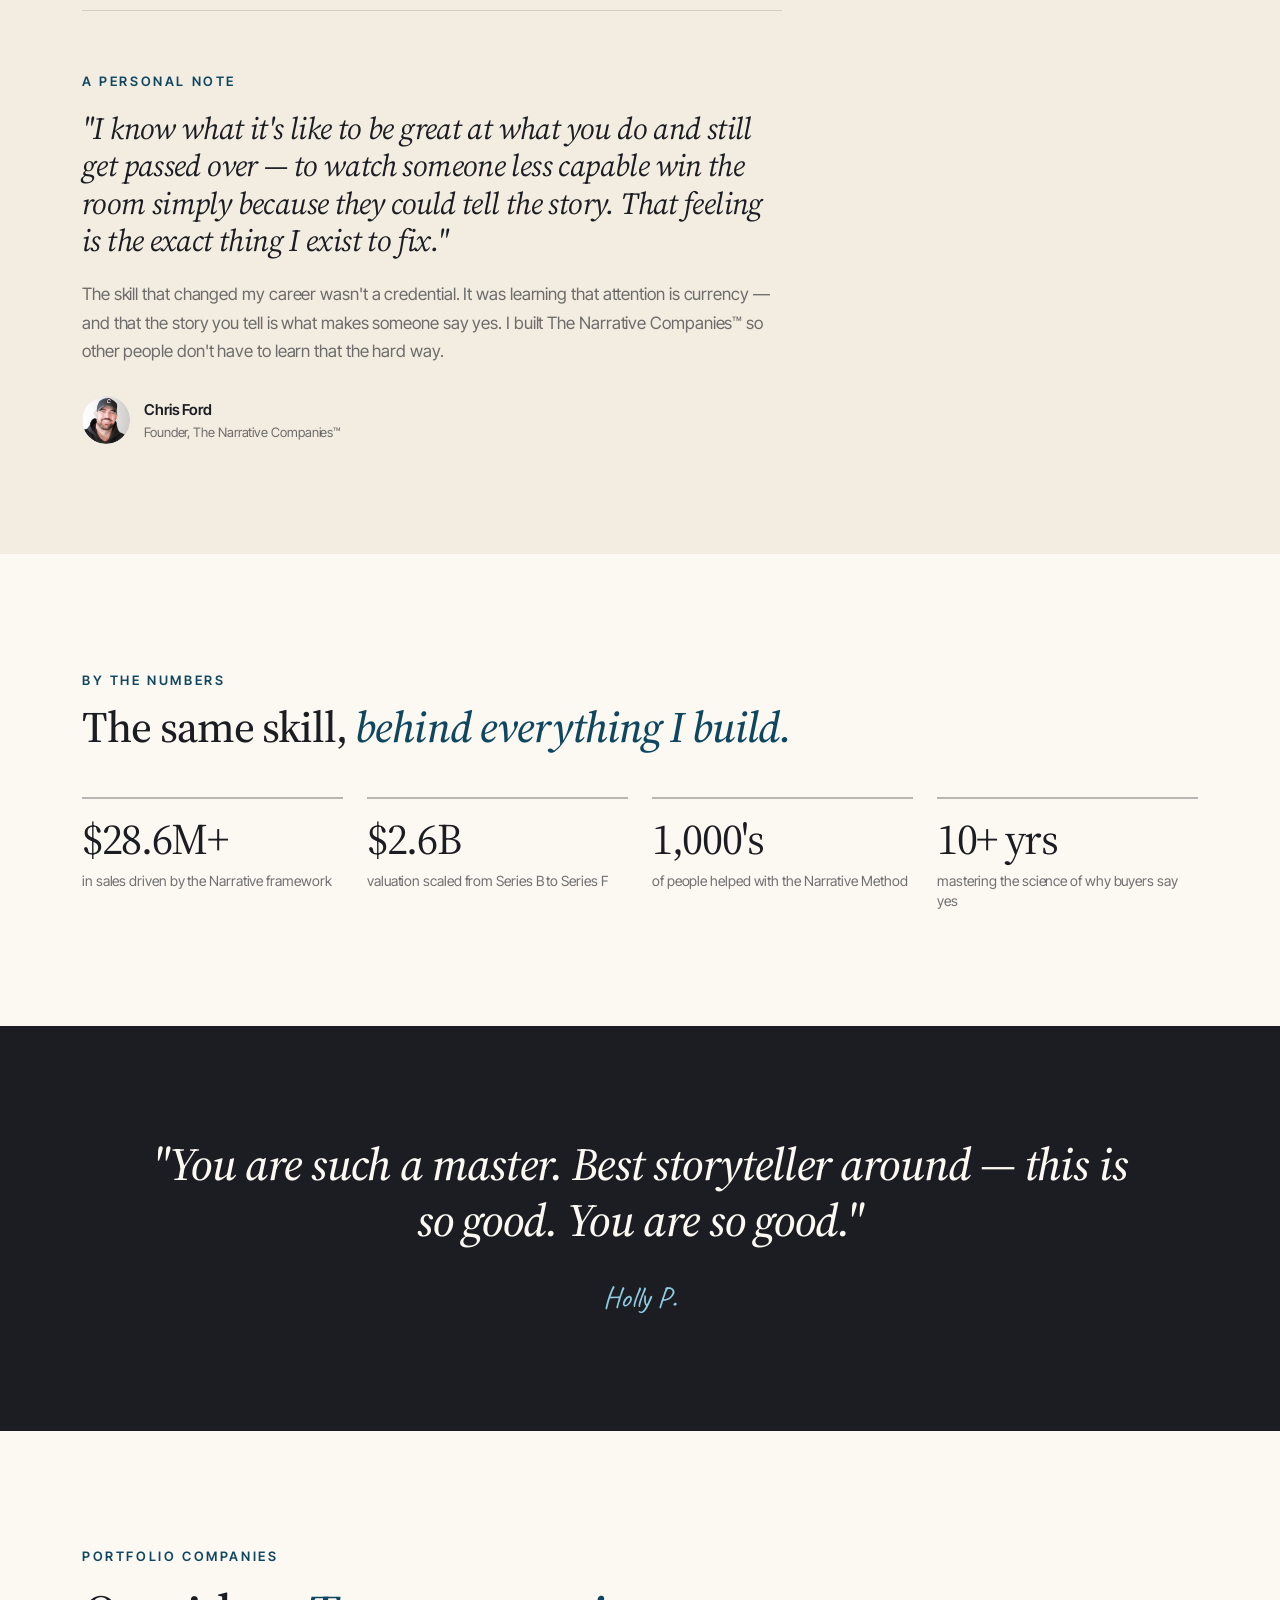
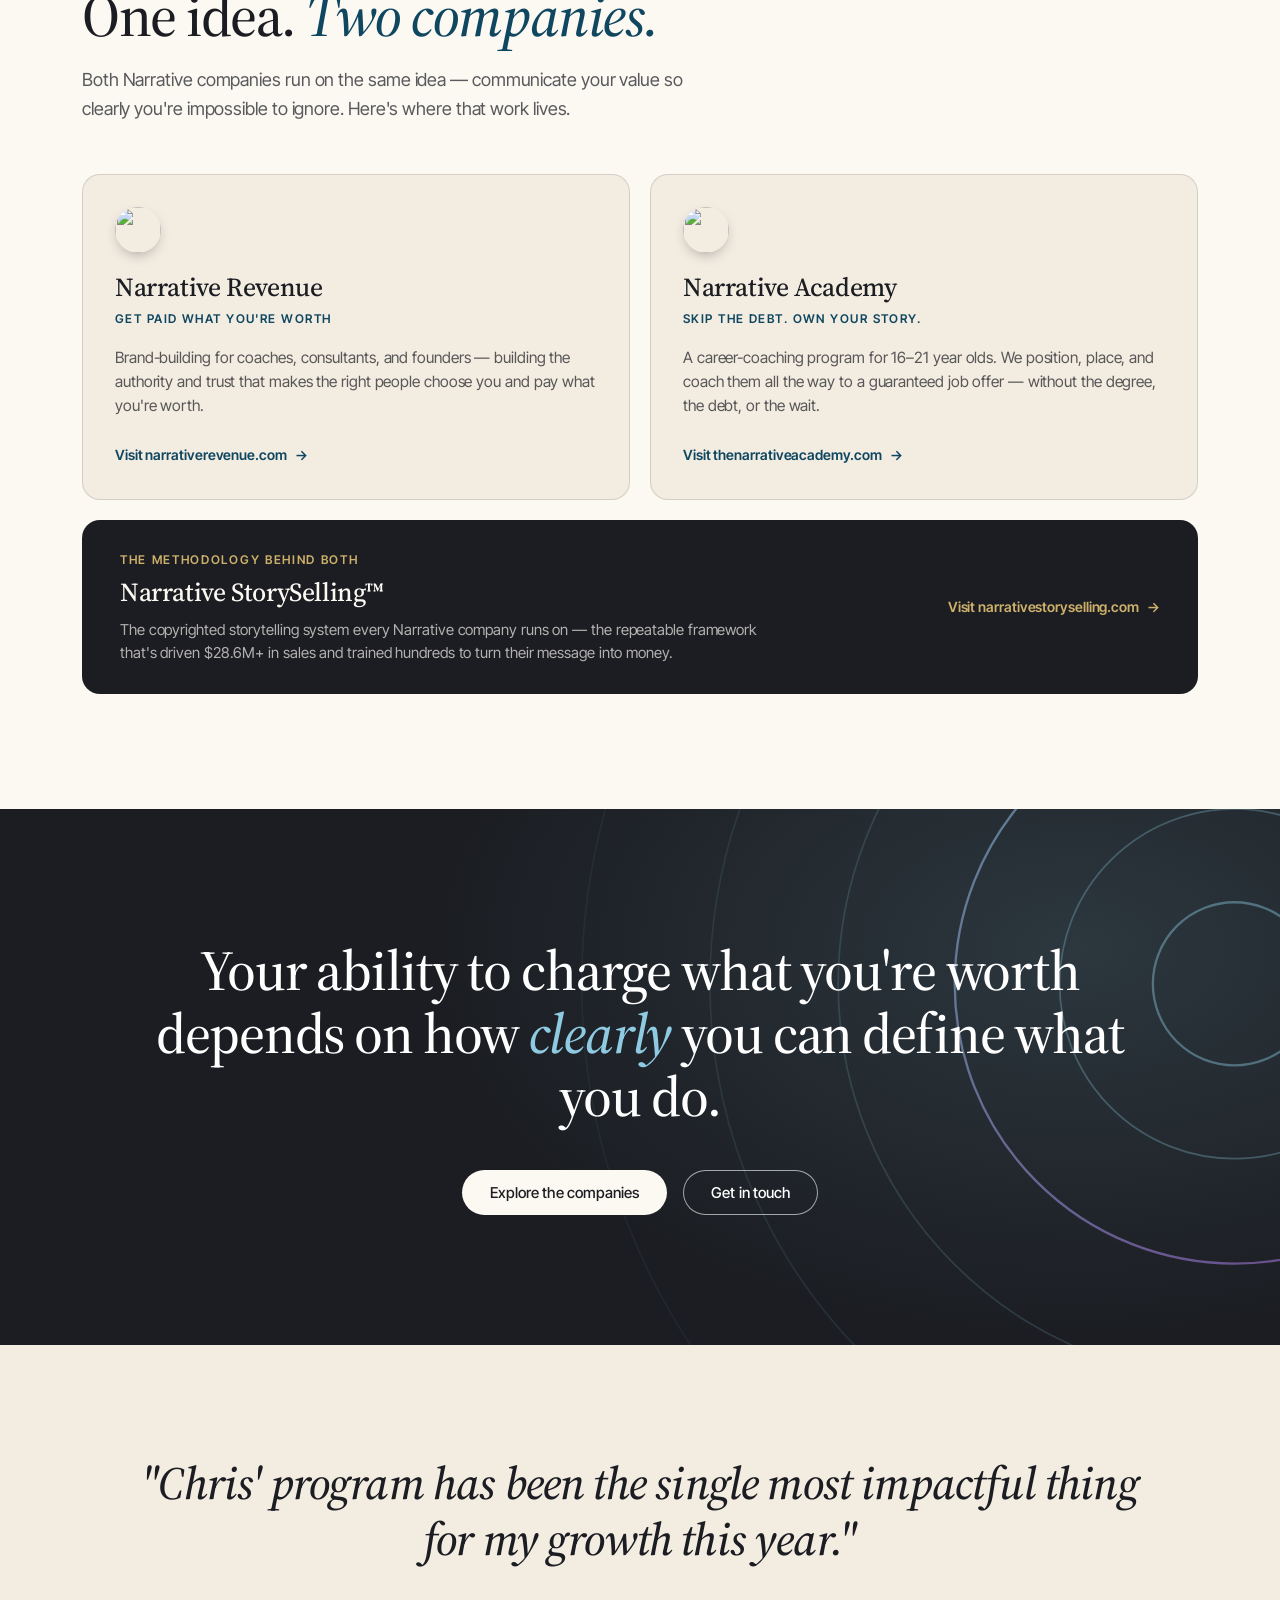
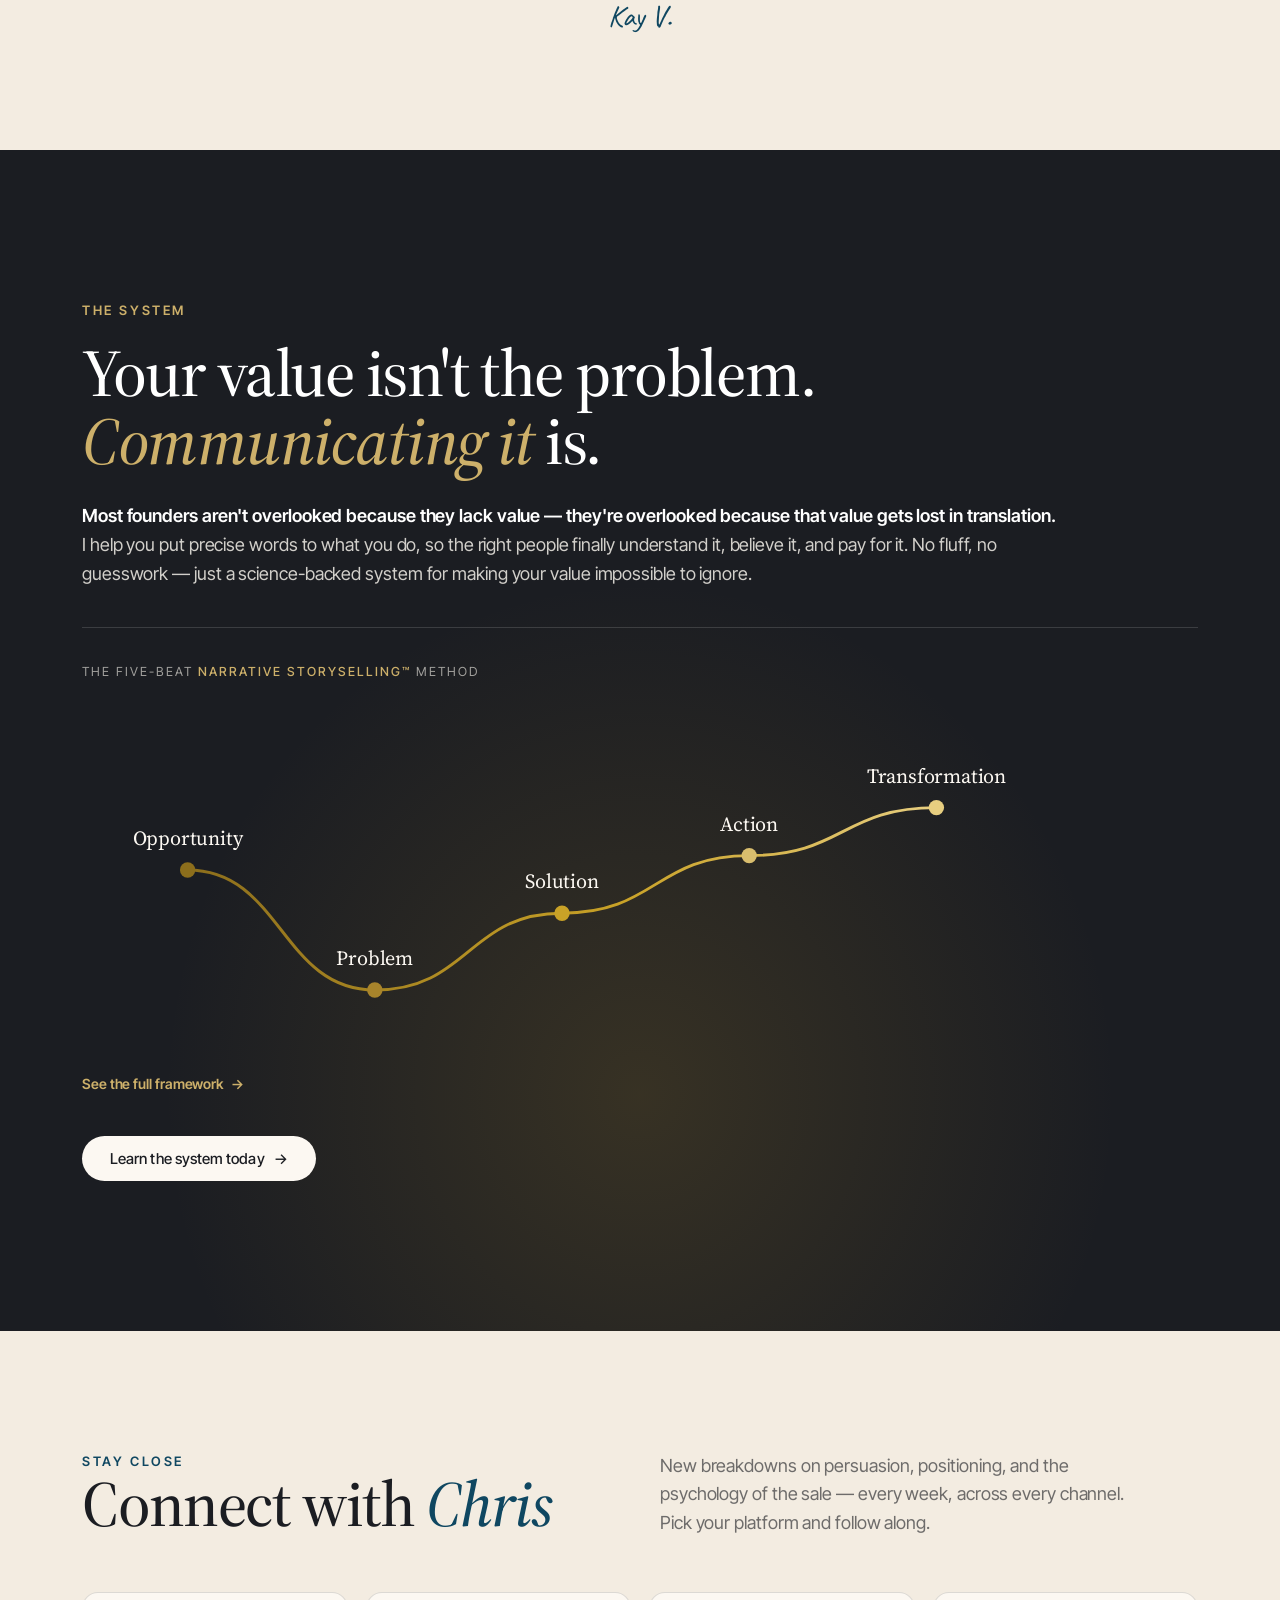
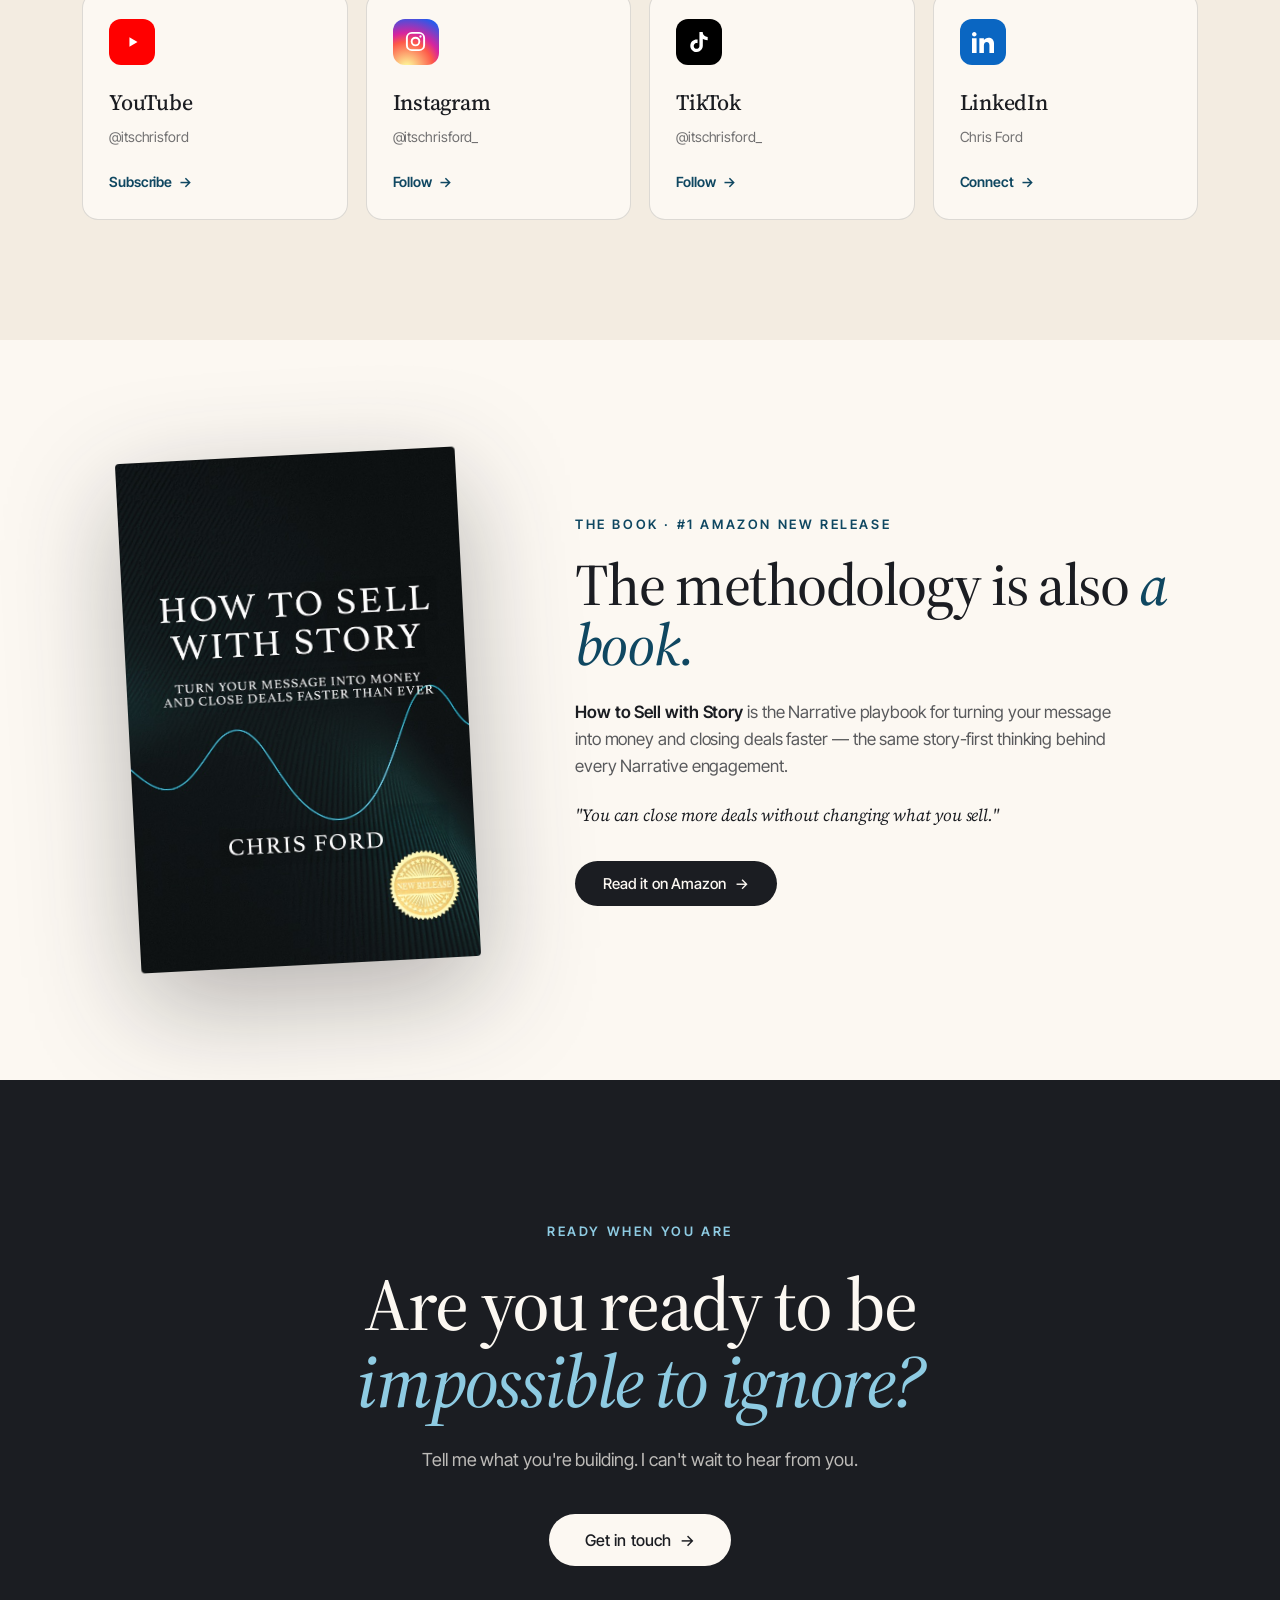
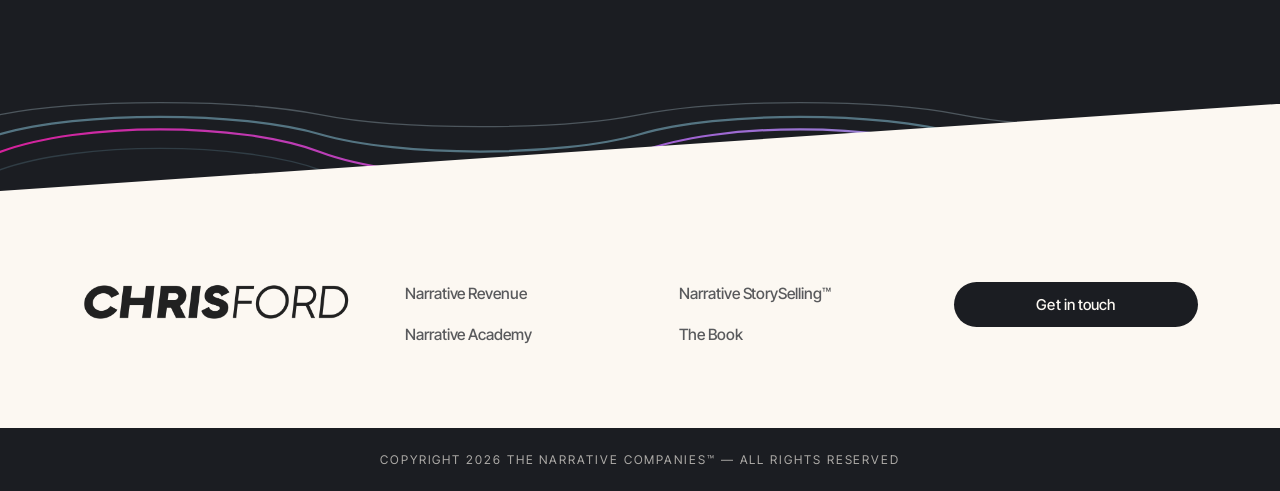
==== commit 4d2489aa: "Homepage: hero subhead back to science-backed; verified mobile layout Co-Authored-By: Claude Opus 4." ====
--- a/index.html
+++ b/index.html
@@ -412,7 +412,7 @@
   <div class="hero-overlay"></div>
   <p class="hero-cred">Founder of The Narrative Companies&trade; · Author of <a href="https://www.amazon.com/How-Sell-Story-Message-Faster/dp/B0FV3L6LKT/" target="_blank" rel="noopener"><em>How to Sell with Story</em></a></p>
   <h1>Make your <span class="typed" id="typed"></span><span class="caret" id="caret"></span><br>impossible to ignore.</h1>
-  <p class="lede">The brain-science revenue system for coaches & experts who want to scale their business without selling harder or shouting louder.</p>
+  <p class="lede">The science-backed revenue system for coaches & experts who want to scale their business without selling harder or shouting louder.</p>
   <div class="scroll">Scroll<span class="scroll-arrow" aria-hidden="true">&darr;</span></div>
 </section>
 
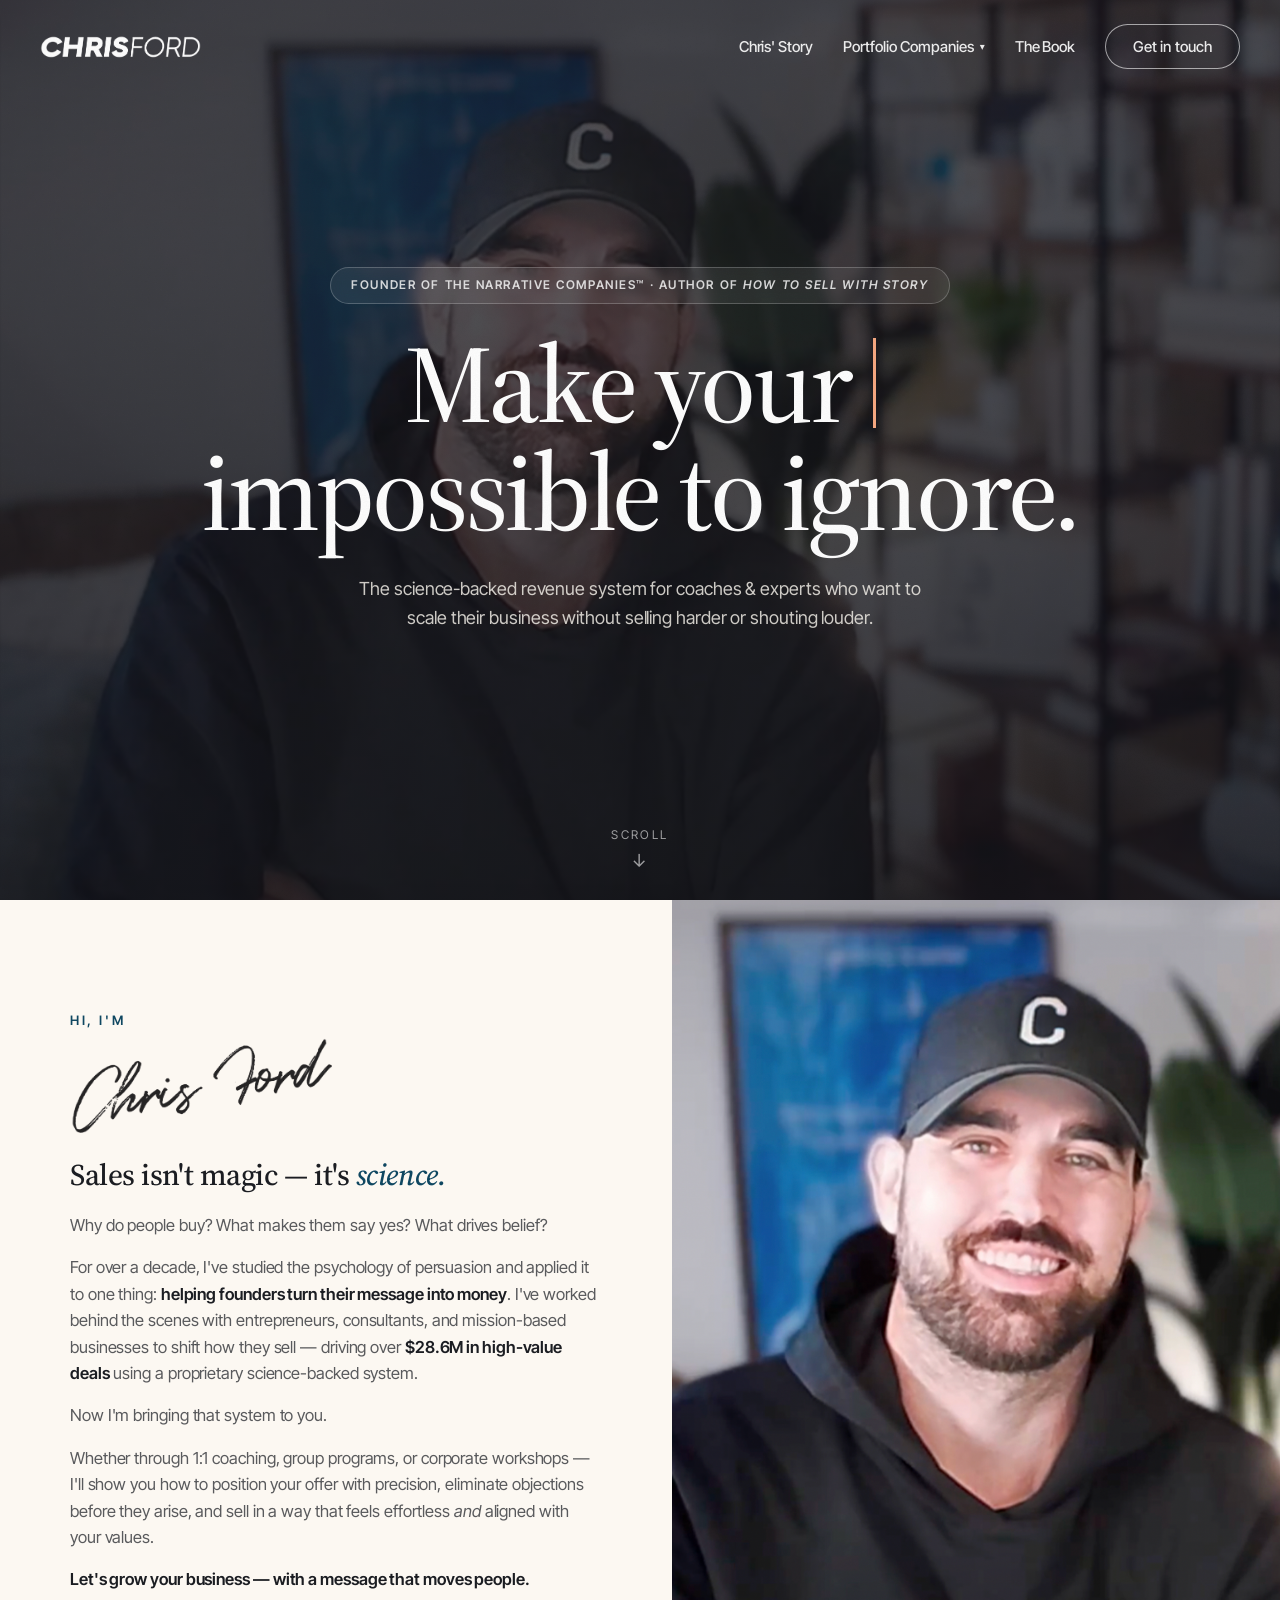
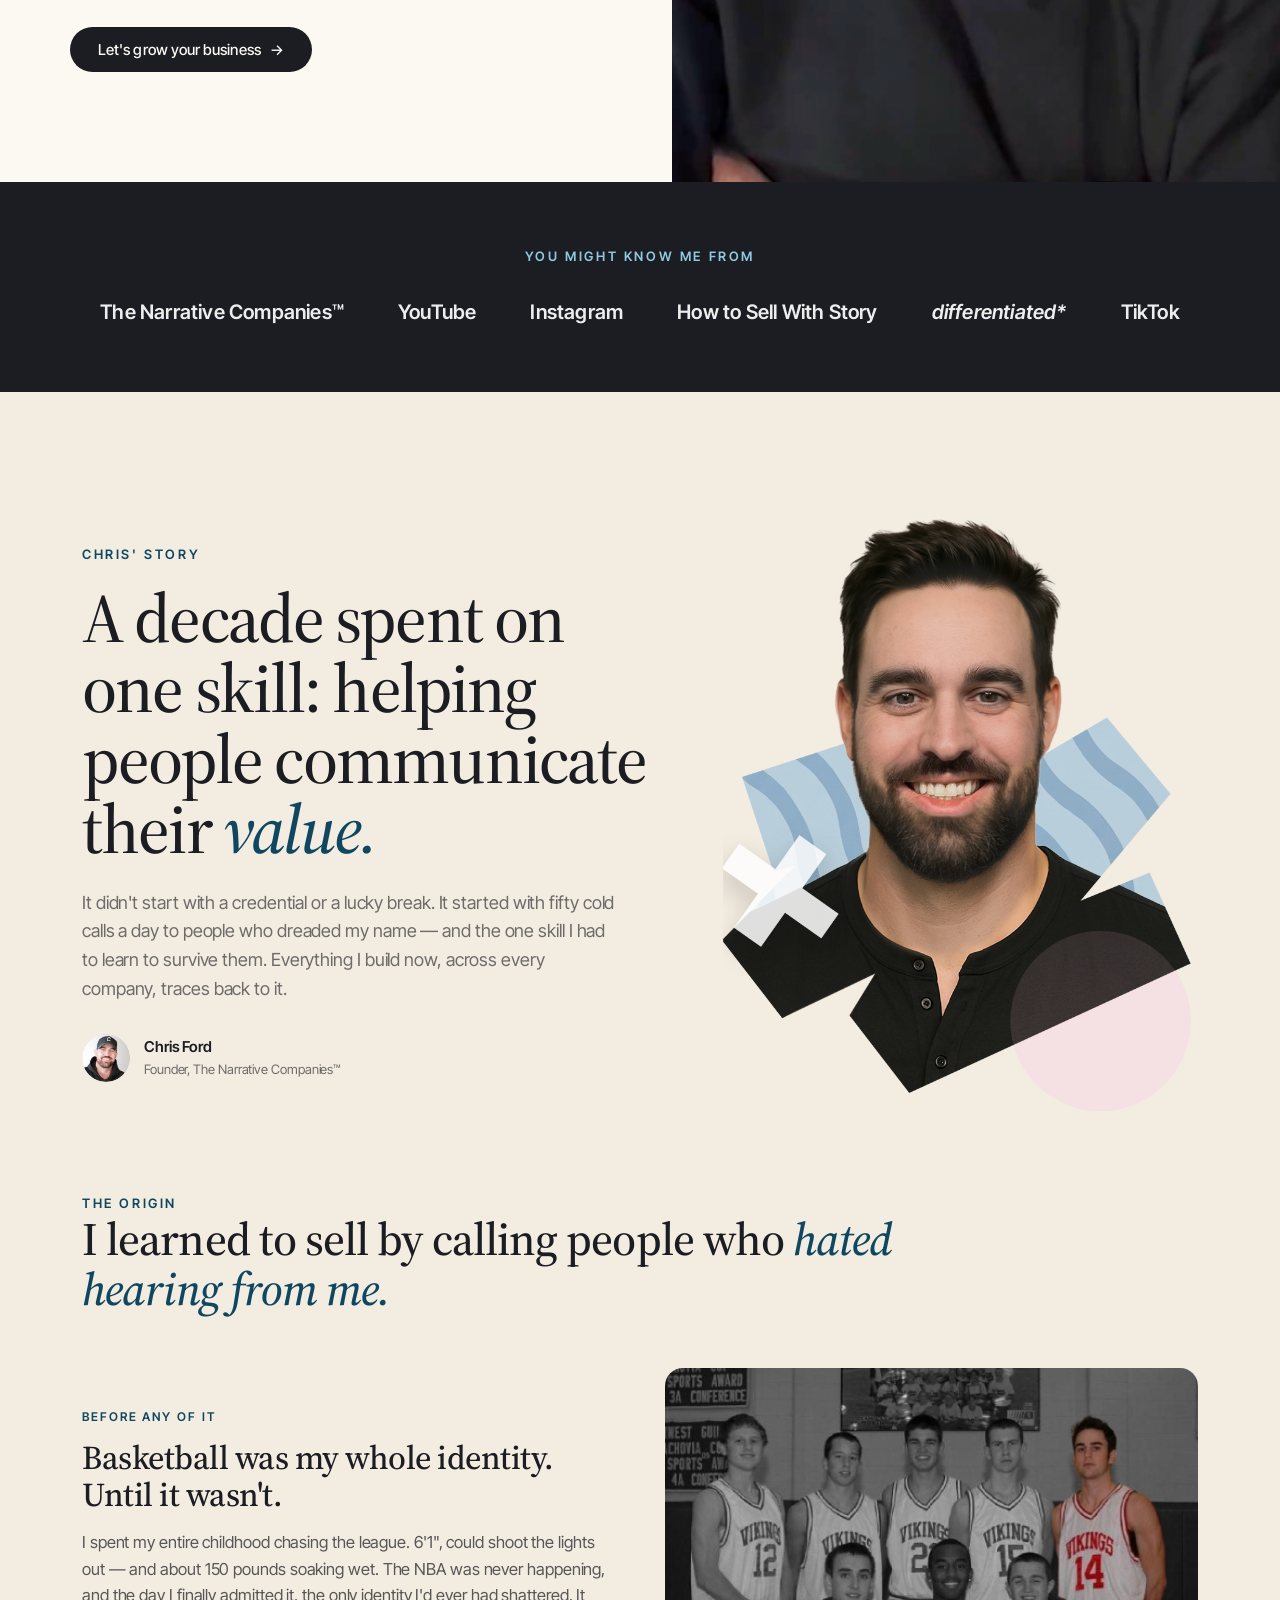
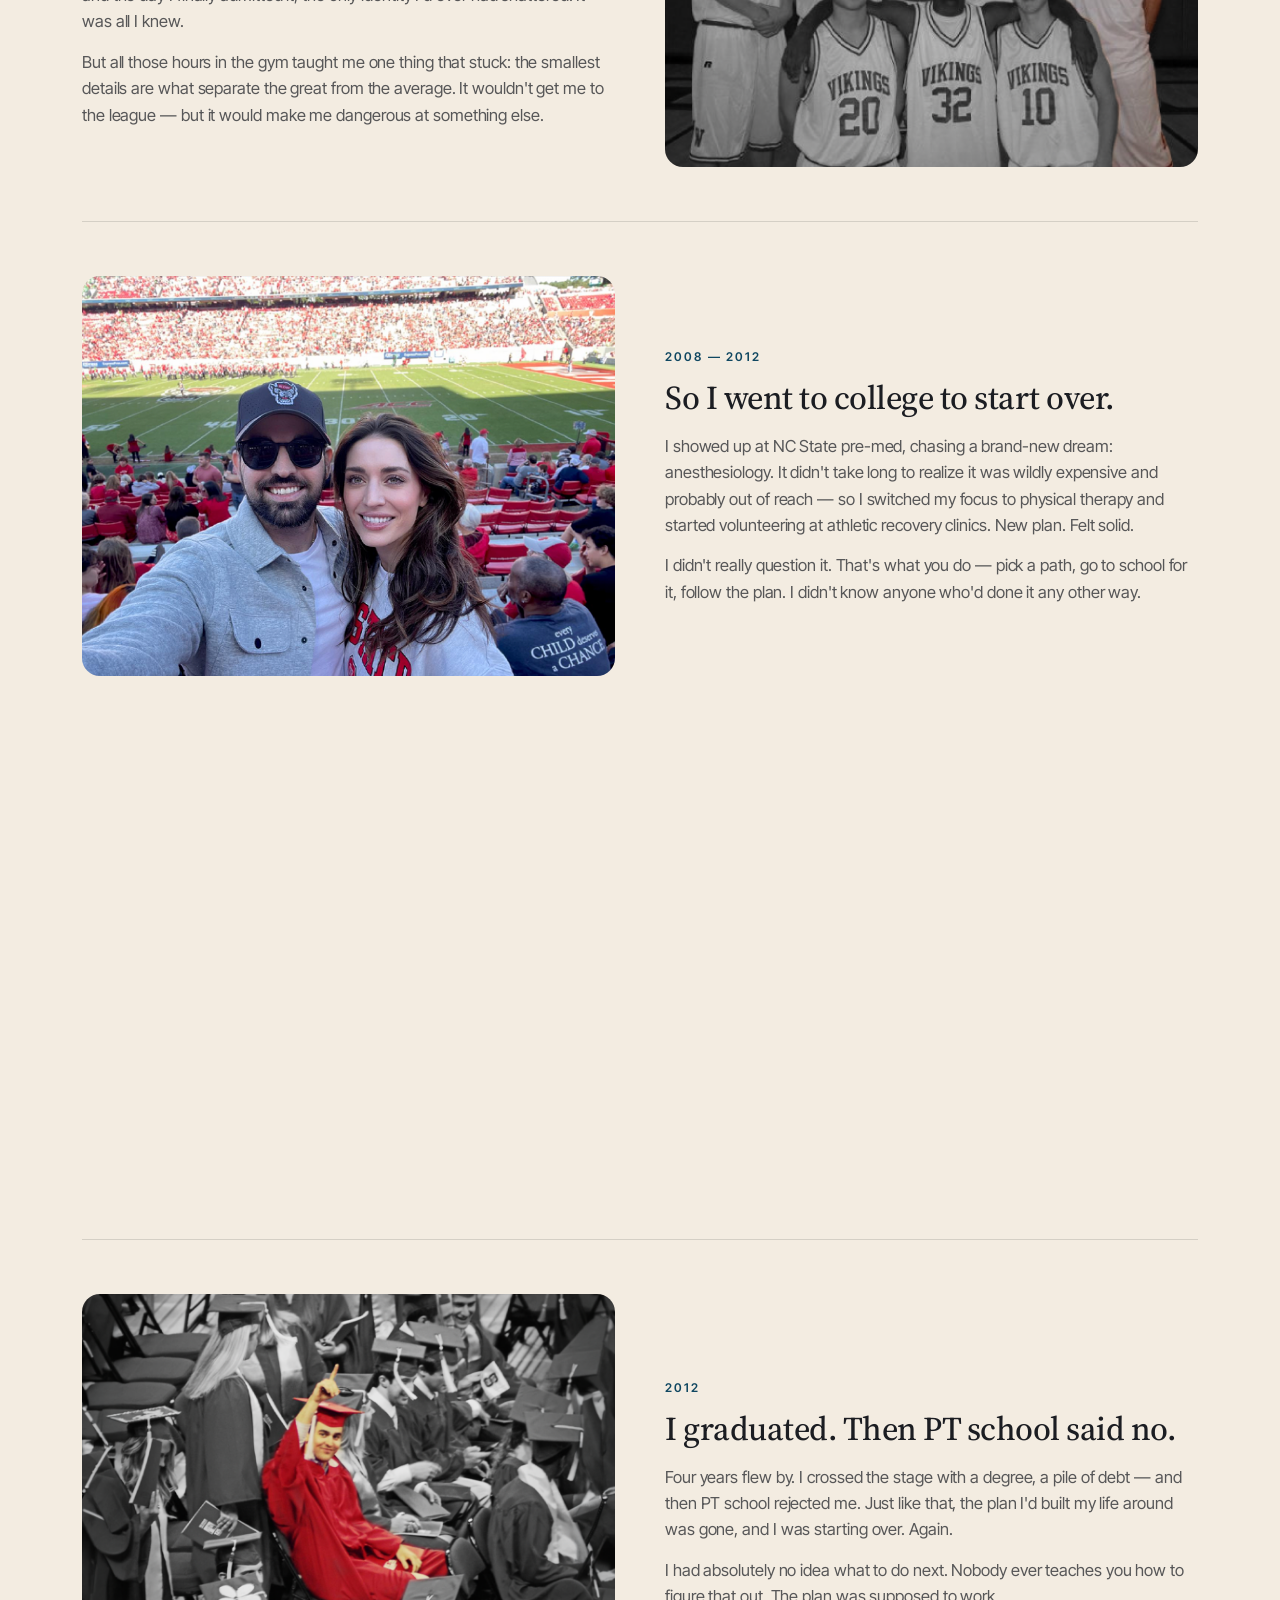
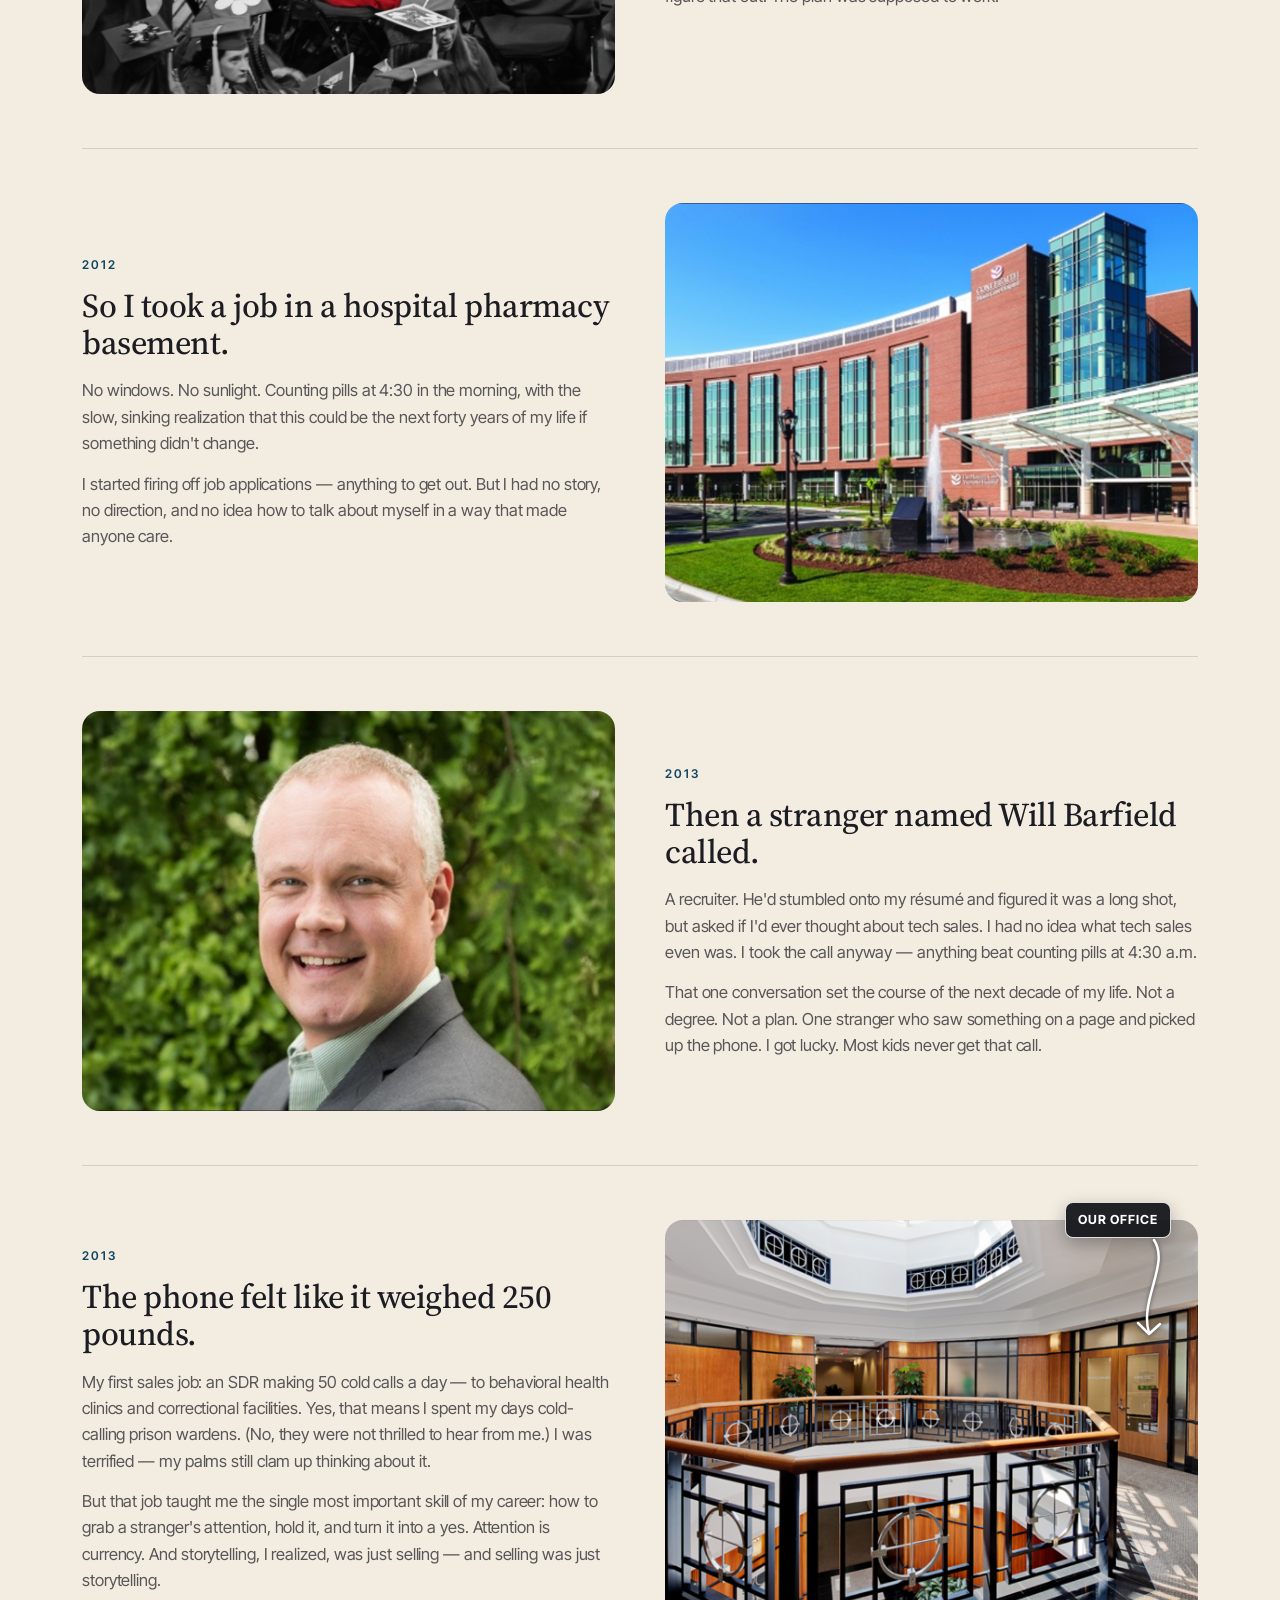
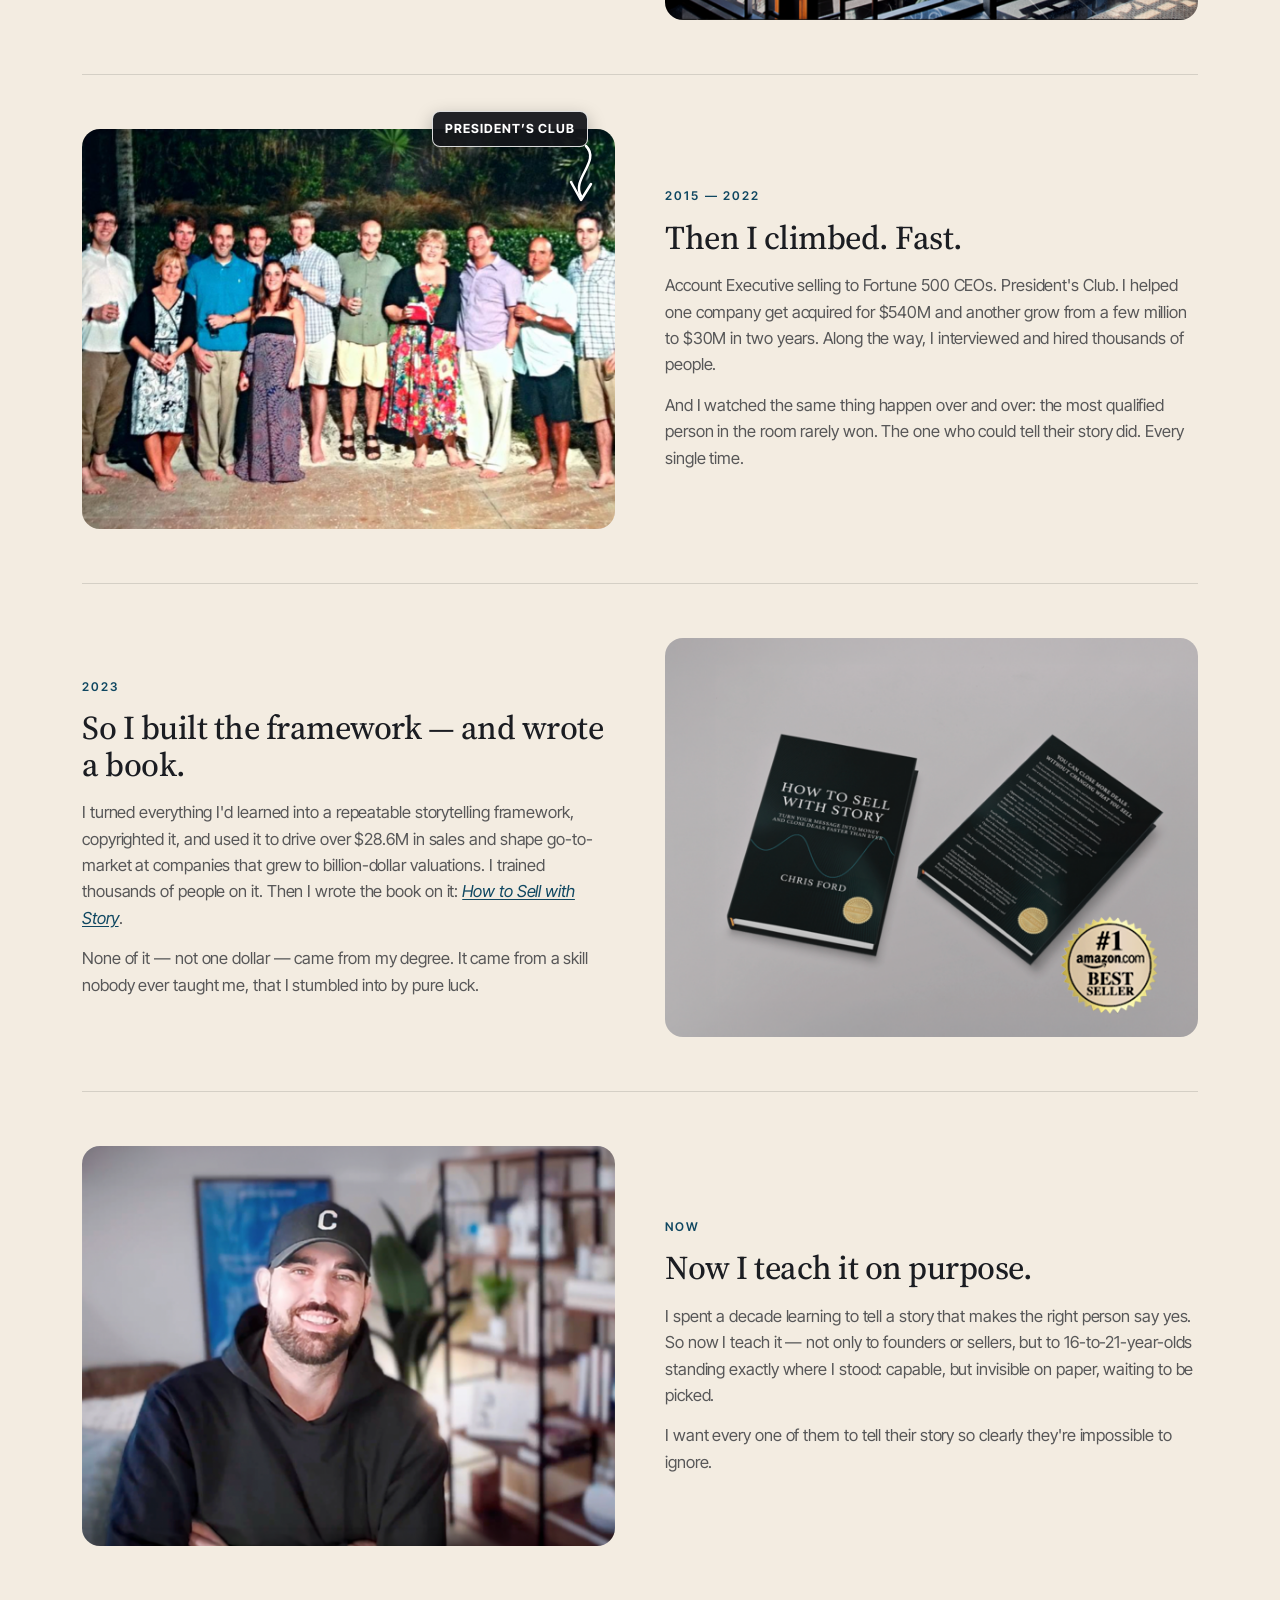
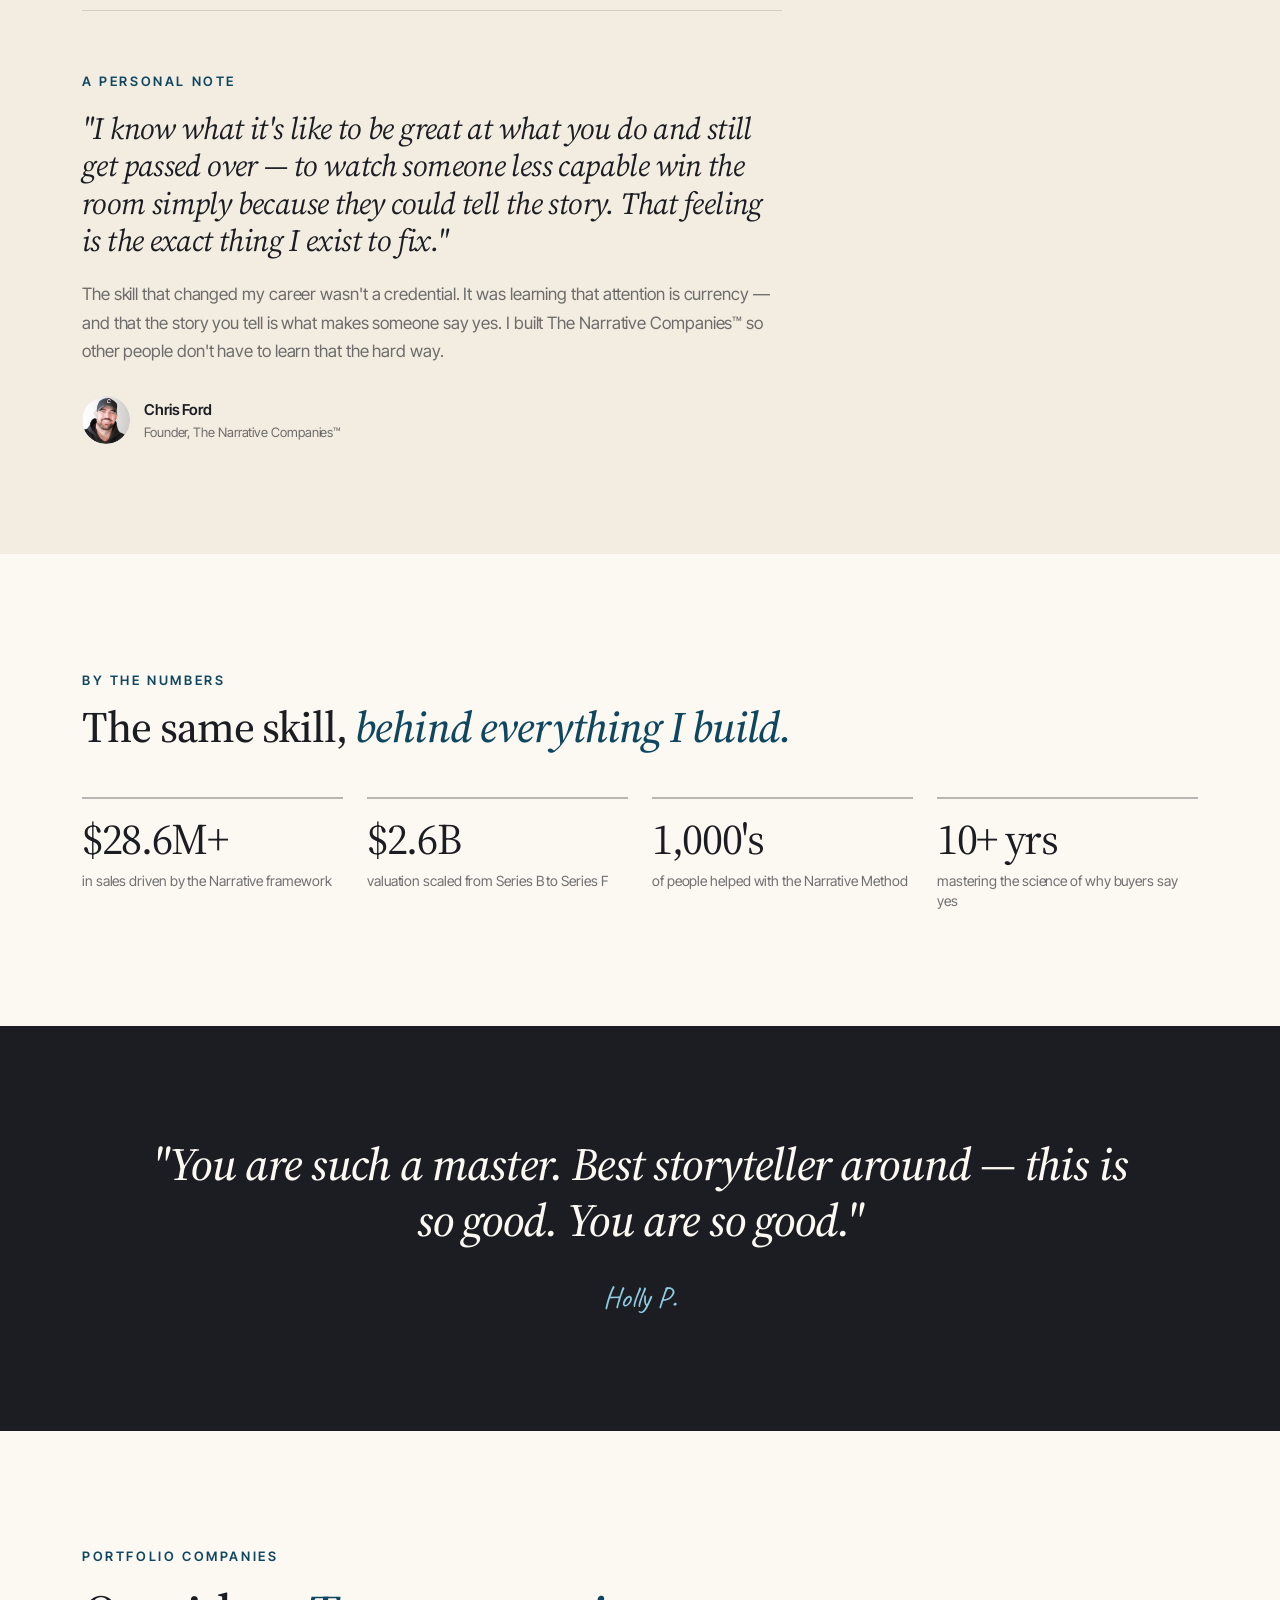
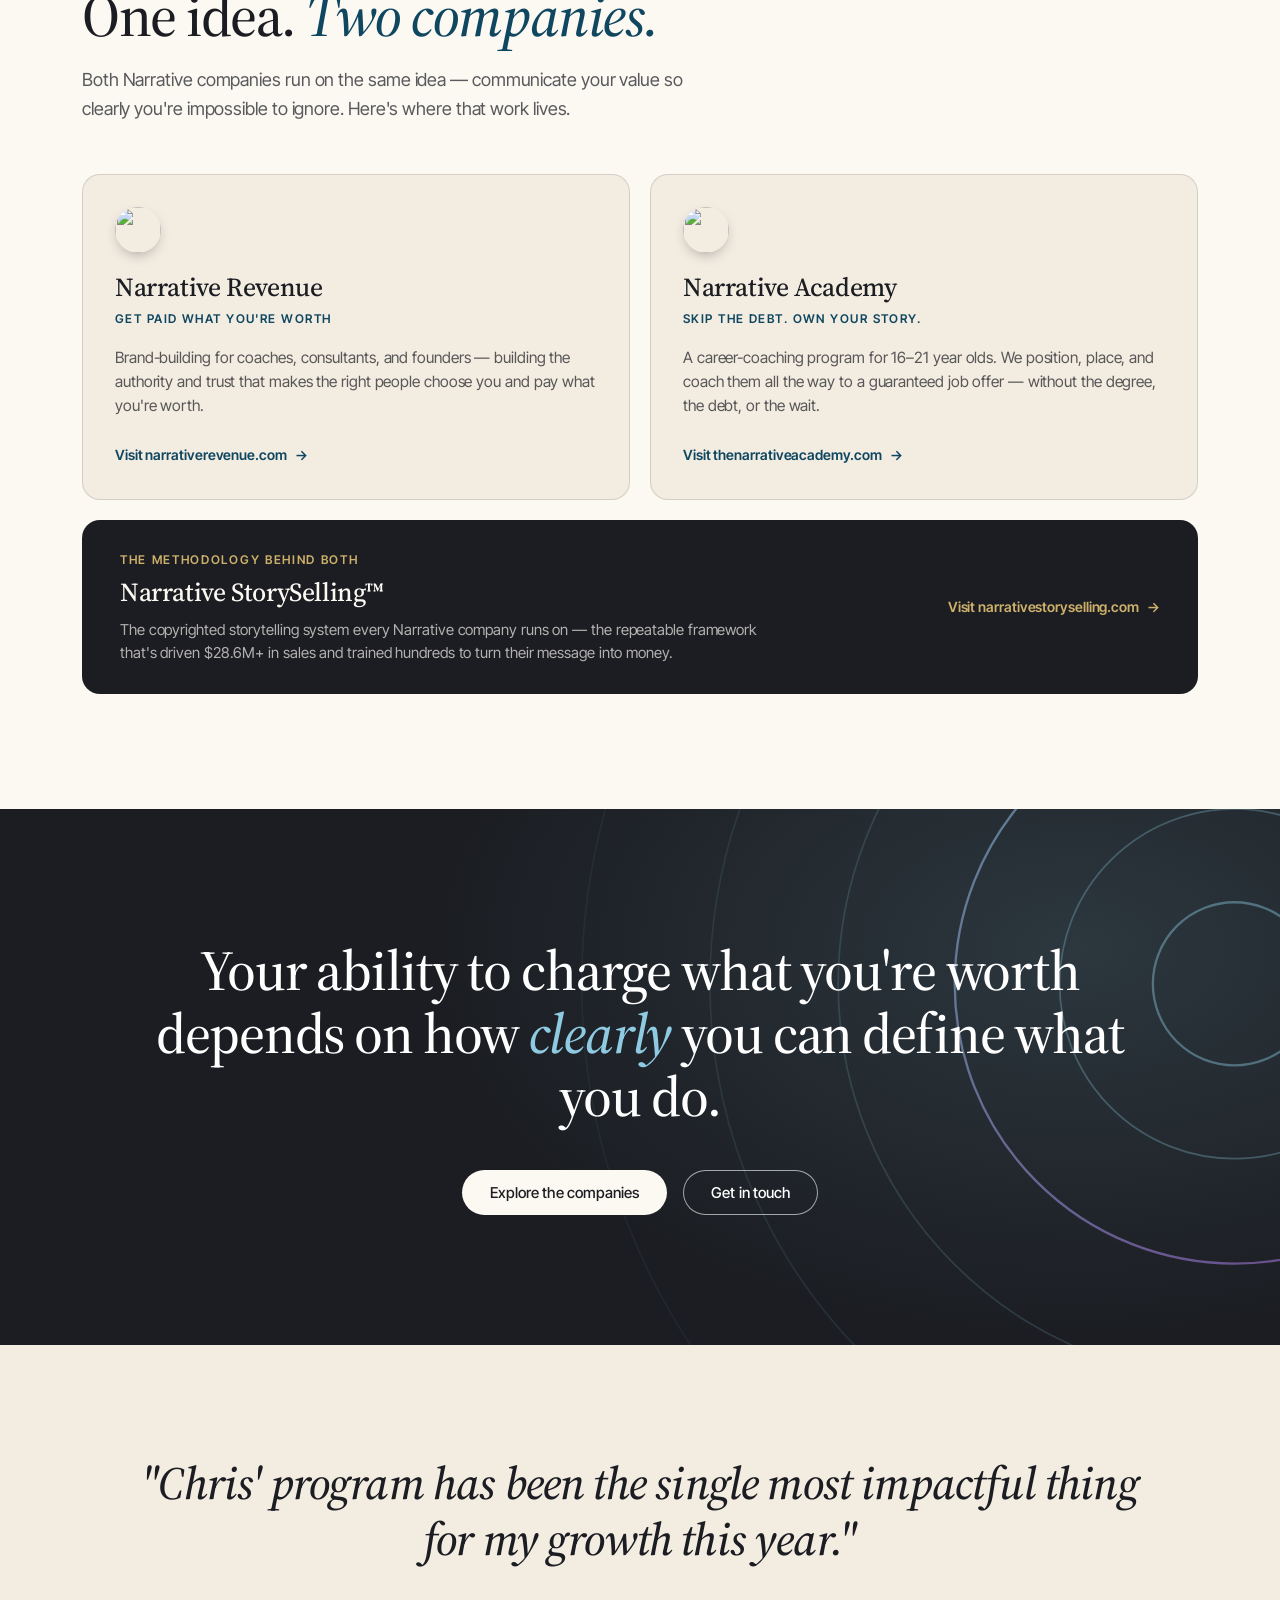
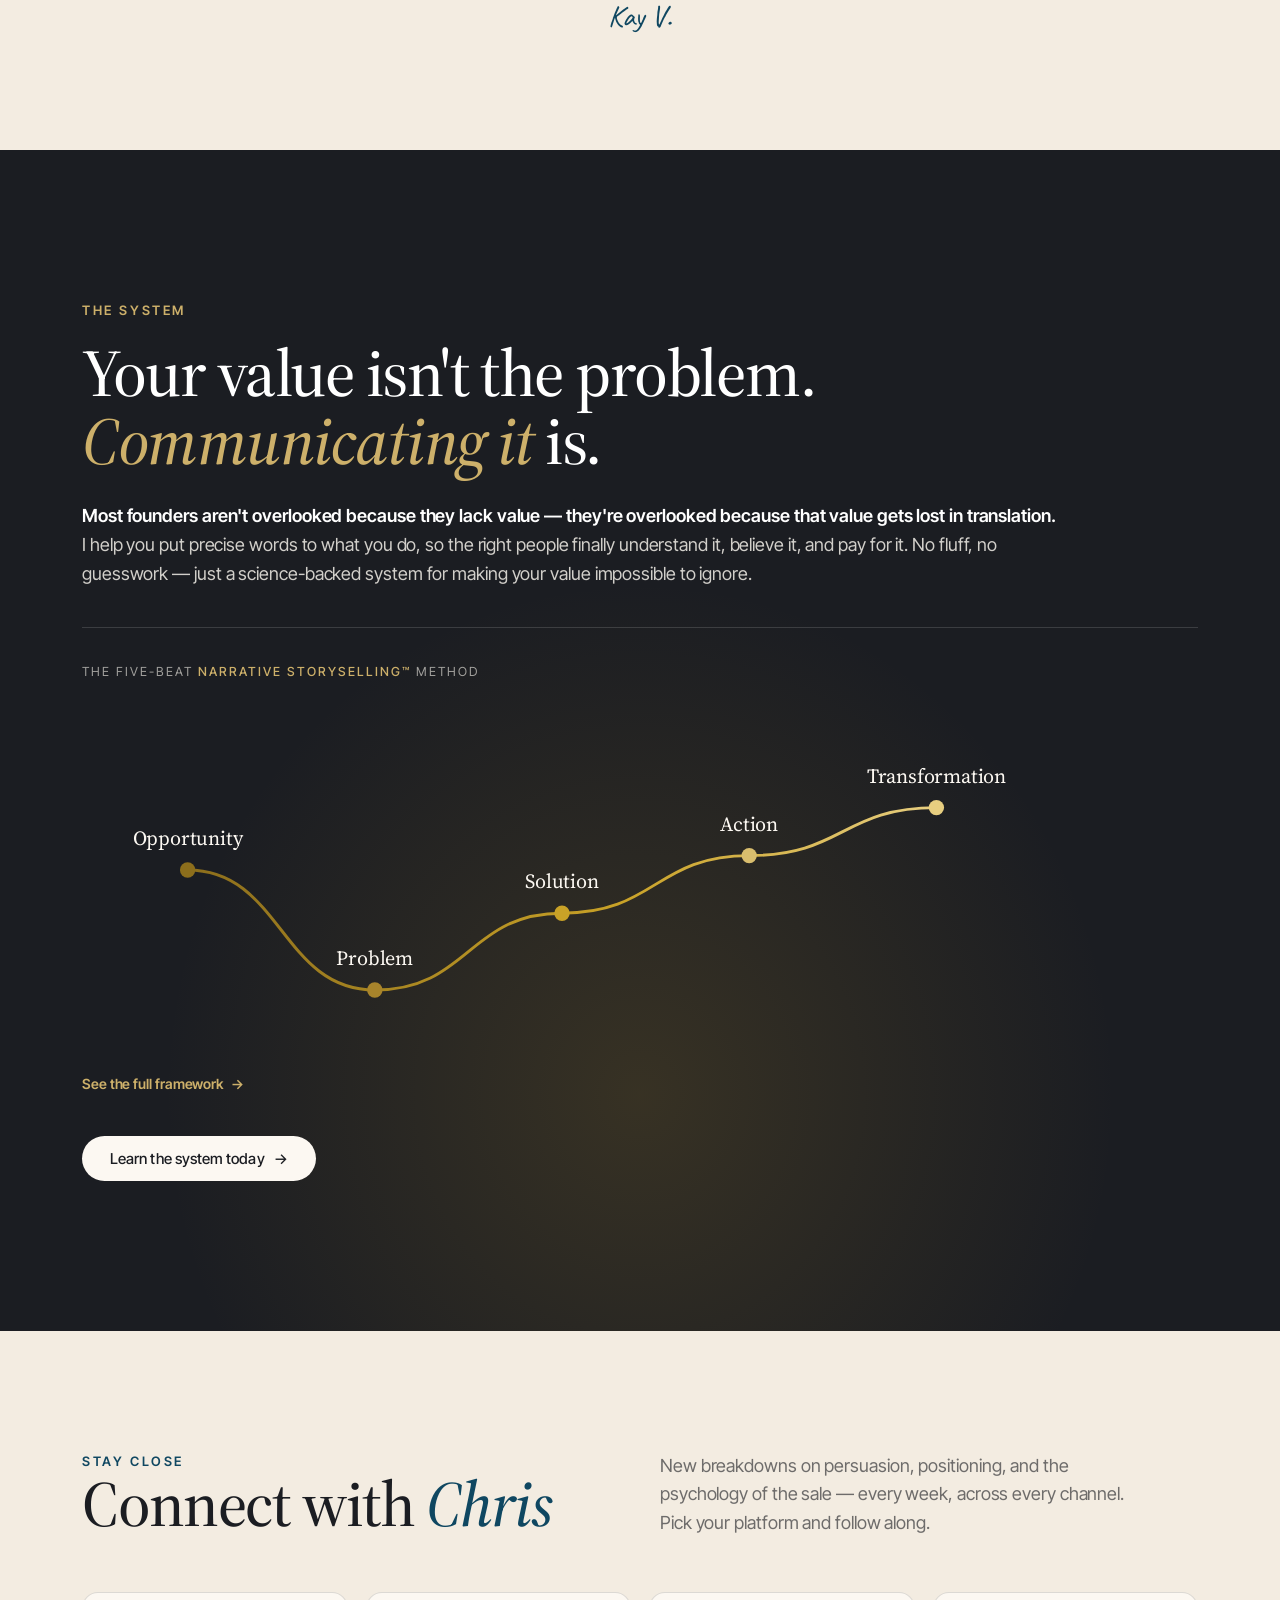
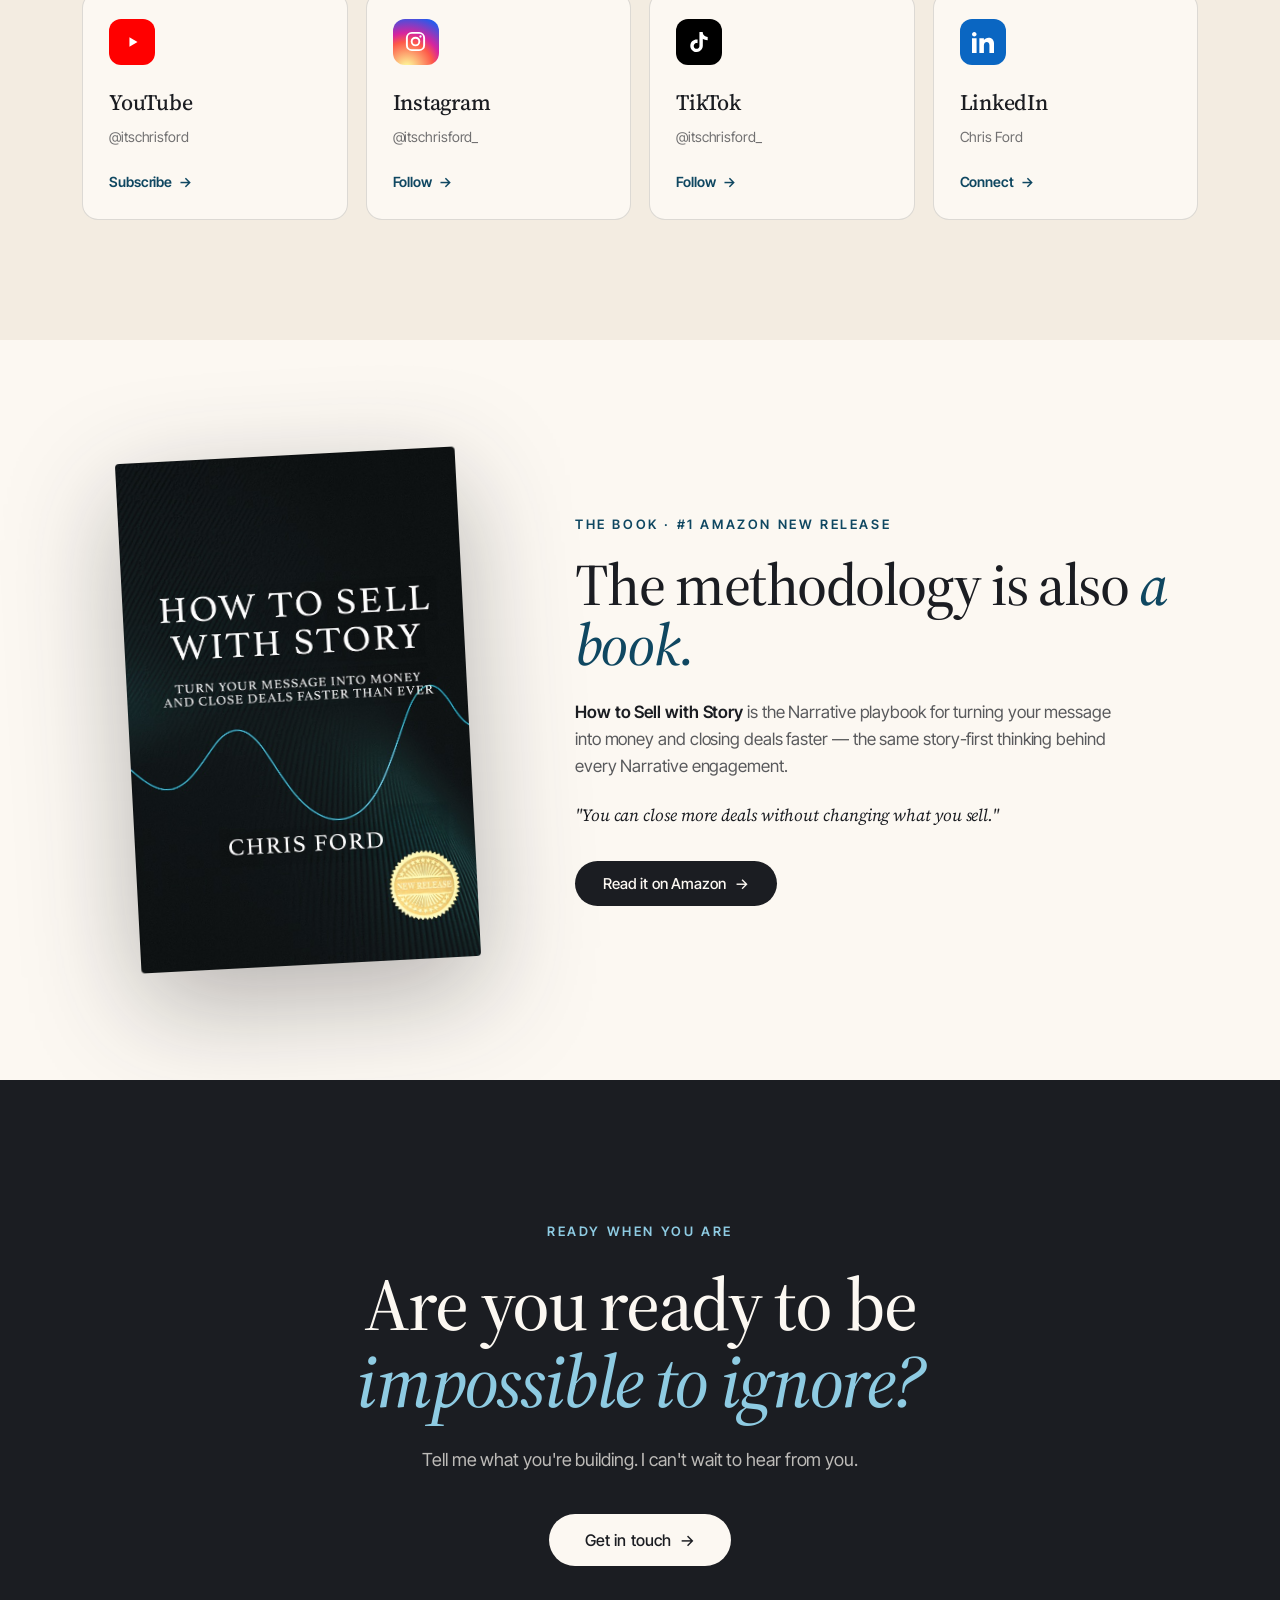
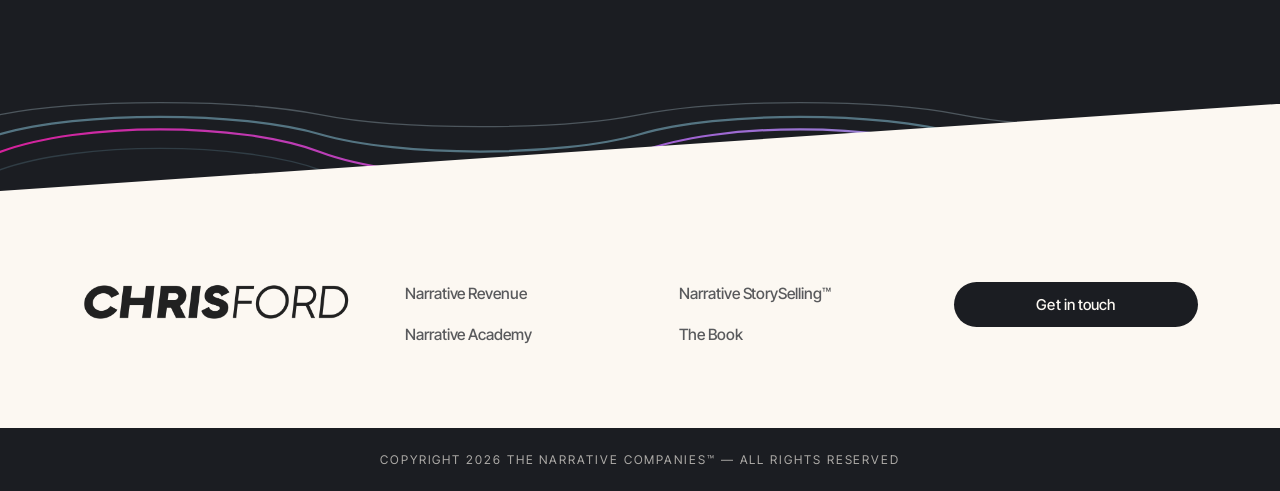
==== commit f55beb28: "Hero: fix credential pill on mobile (two rows: Founder / Author) Switch the pill from inline-flex (w" ====
--- a/index.html
+++ b/index.html
@@ -109,7 +109,8 @@
   .hero h1 .caret{display:inline-block;width:3px;height:.82em;margin-left:4px;vertical-align:-0.06em;background:currentColor;color:var(--sky);animation:blink 1s steps(1) infinite}
   @keyframes blink{50%{opacity:0}}
   .hero .lede{margin-top:30px;max-width:600px;color:var(--cream-on-ink)}
-  .hero .hero-cred{position:relative;z-index:2;display:inline-flex;align-items:center;gap:8px;margin:0 0 26px;padding:9px 18px;border:1px solid rgba(255,255,255,.22);border-radius:999px;background:rgba(255,255,255,.07);backdrop-filter:blur(6px);-webkit-backdrop-filter:blur(6px);font-family:var(--sans);font-size:12px;font-weight:600;letter-spacing:.13em;text-transform:uppercase;color:rgba(255,255,255,.82)}
+  .hero .hero-cred{position:relative;z-index:2;display:inline-block;text-align:center;margin:0 0 26px;padding:9px 20px;border:1px solid rgba(255,255,255,.22);border-radius:999px;background:rgba(255,255,255,.07);backdrop-filter:blur(6px);-webkit-backdrop-filter:blur(6px);font-family:var(--sans);font-size:12px;font-weight:600;letter-spacing:.13em;text-transform:uppercase;color:rgba(255,255,255,.82);line-height:1.4;white-space:nowrap}
+  .hero-cred .cred-br{display:none}
   .hero .hero-cred em{font-style:italic;color:inherit;text-transform:uppercase;letter-spacing:inherit;font-weight:600}
   .hero .hero-cred a{text-decoration:none;transition:opacity .2s}
   .hero .hero-cred a:hover{opacity:.78}
@@ -328,6 +329,9 @@
     .nav-toggle{display:flex}
     .hero h1{font-size:clamp(40px,12vw,80px)}
     .hero .lede{font-size:16px;margin-top:24px}
+    .hero .hero-cred{white-space:normal;max-width:90vw}
+    .hero-cred .cred-br{display:block}
+    .hero-cred .cred-dot{display:none}
     .about{grid-template-columns:1fr}
     .about-text{padding:56px 24px}
     .about-text .name{font-size:62px}
@@ -410,7 +414,7 @@
     </video>
   </div>
   <div class="hero-overlay"></div>
-  <p class="hero-cred">Founder of The Narrative Companies&trade; · Author of <a href="https://www.amazon.com/How-Sell-Story-Message-Faster/dp/B0FV3L6LKT/" target="_blank" rel="noopener"><em>How to Sell with Story</em></a></p>
+  <p class="hero-cred">Founder of The Narrative Companies&trade;<span class="cred-dot"> &middot; </span><br class="cred-br">Author of <a href="https://www.amazon.com/How-Sell-Story-Message-Faster/dp/B0FV3L6LKT/" target="_blank" rel="noopener"><em>How to Sell with Story</em></a></p>
   <h1>Make your <span class="typed" id="typed"></span><span class="caret" id="caret"></span><br>impossible to ignore.</h1>
   <p class="lede">The science-backed revenue system for coaches & experts who want to scale their business without selling harder or shouting louder.</p>
   <div class="scroll">Scroll<span class="scroll-arrow" aria-hidden="true">&darr;</span></div>
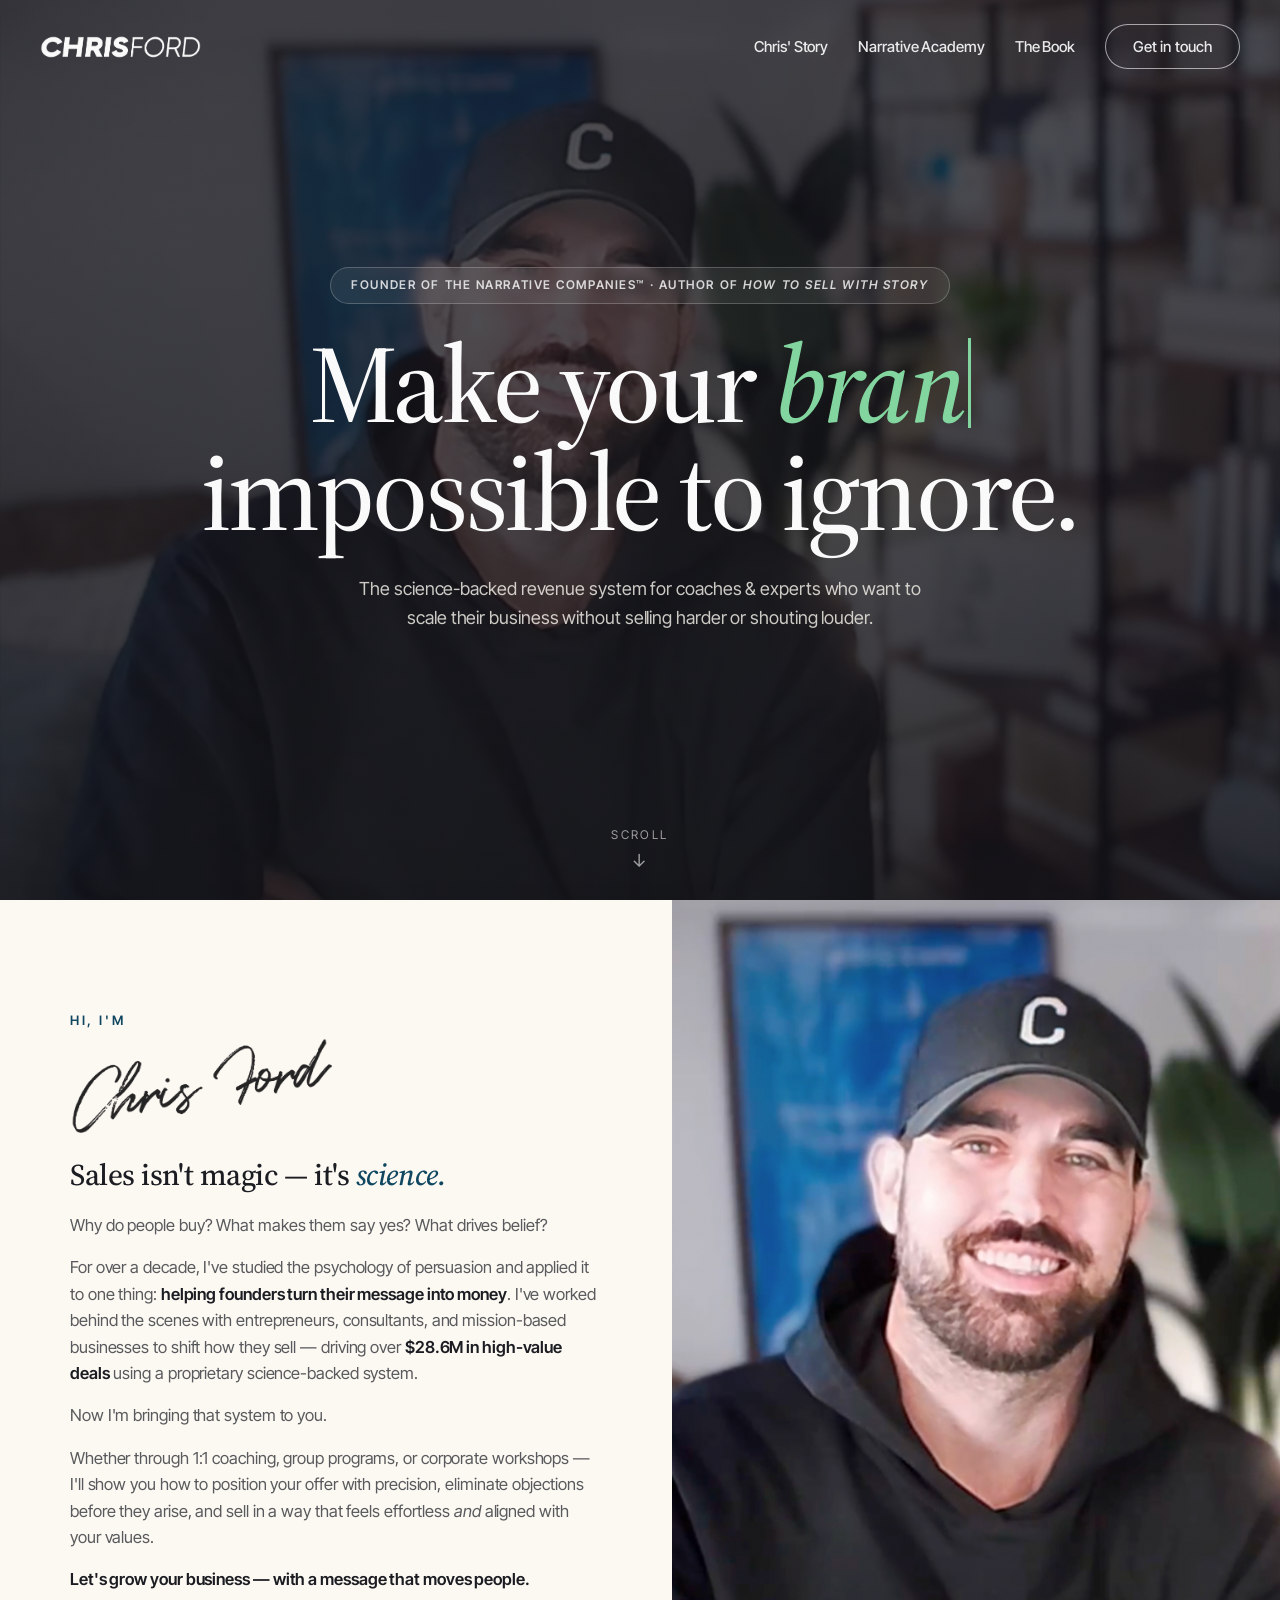
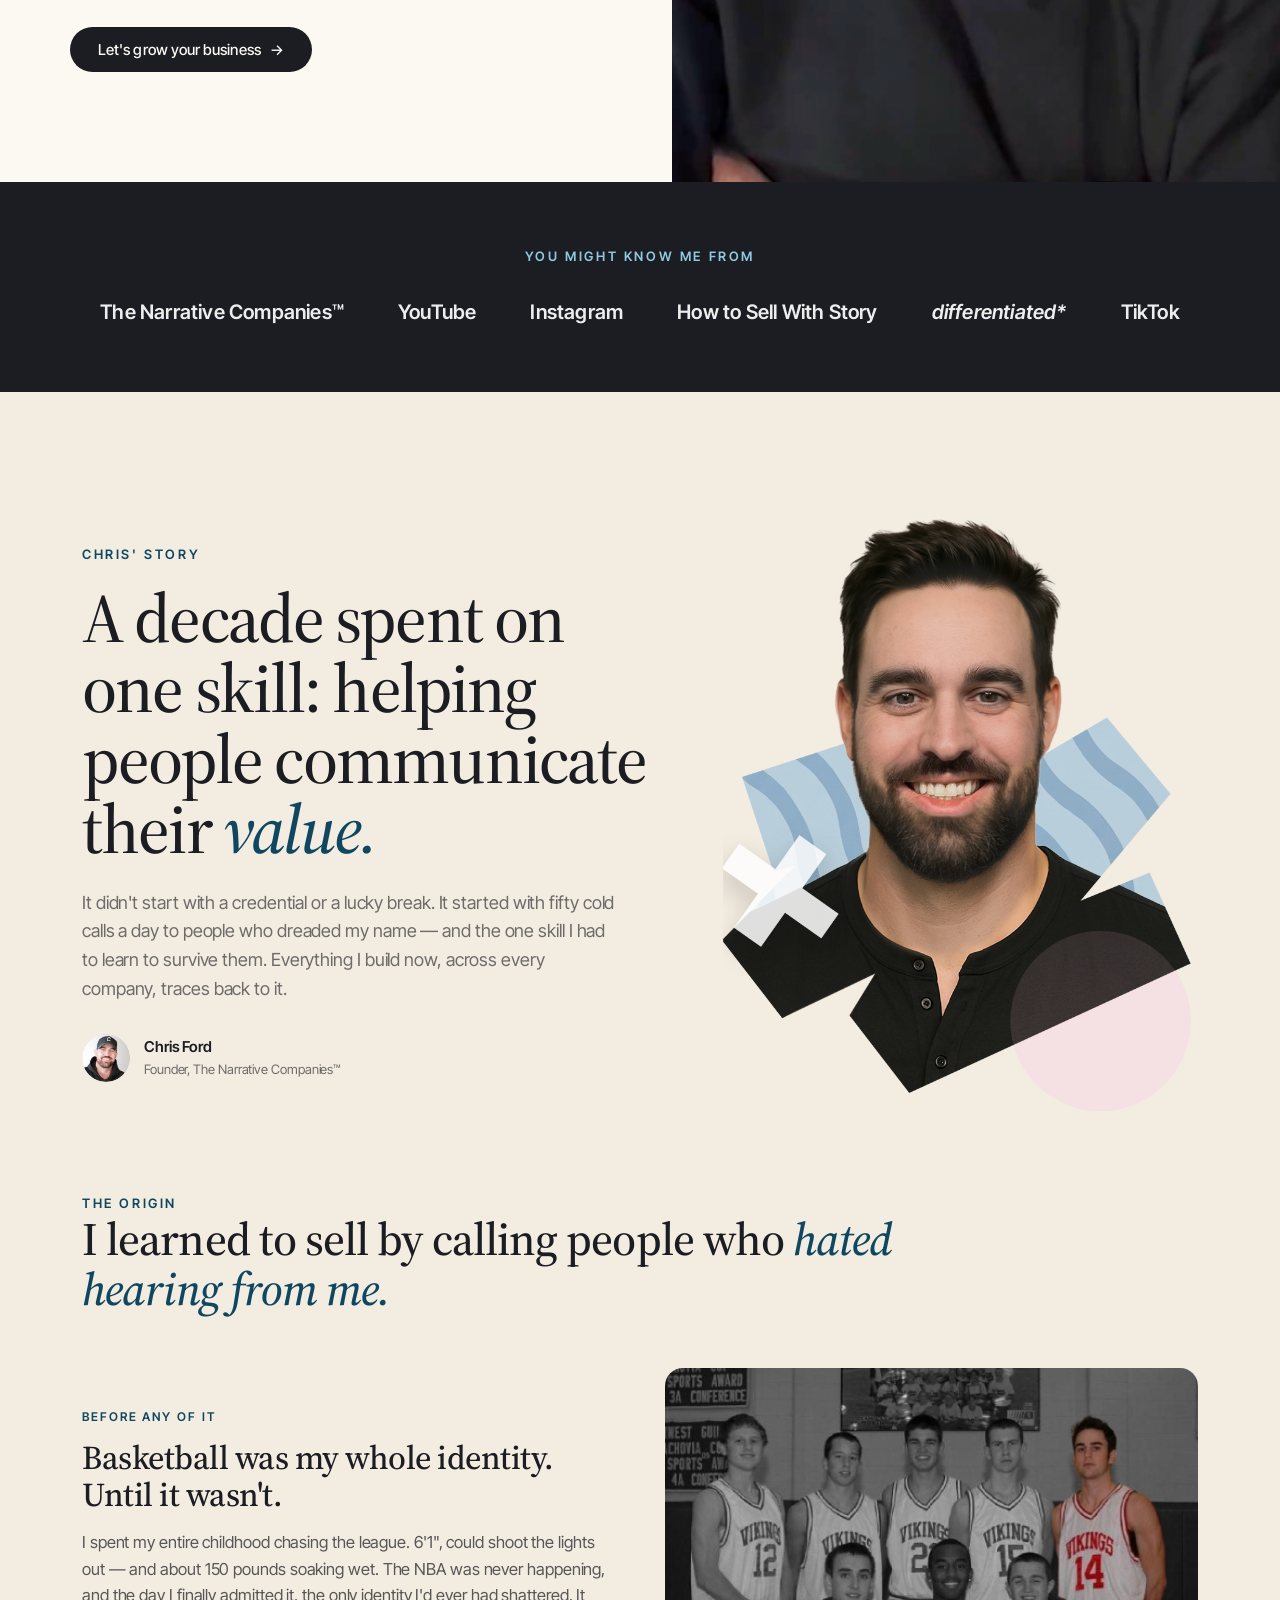
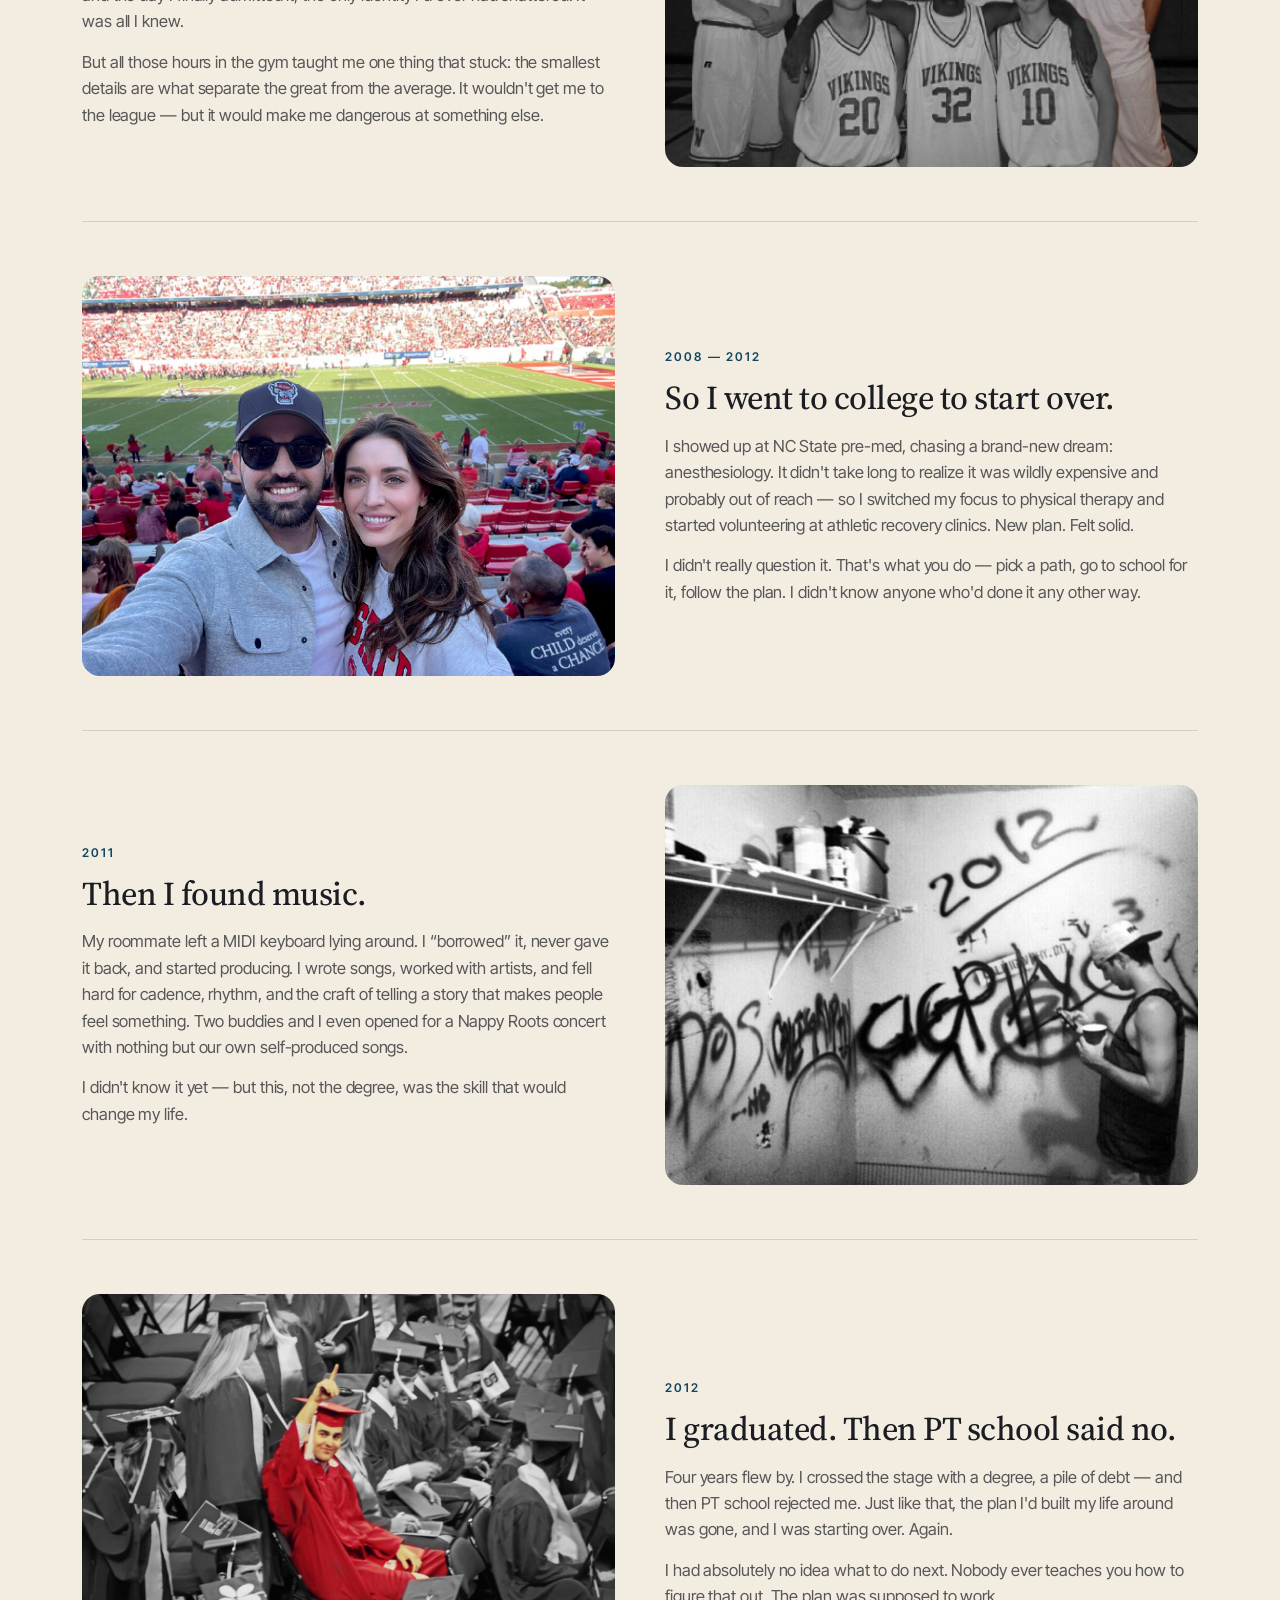
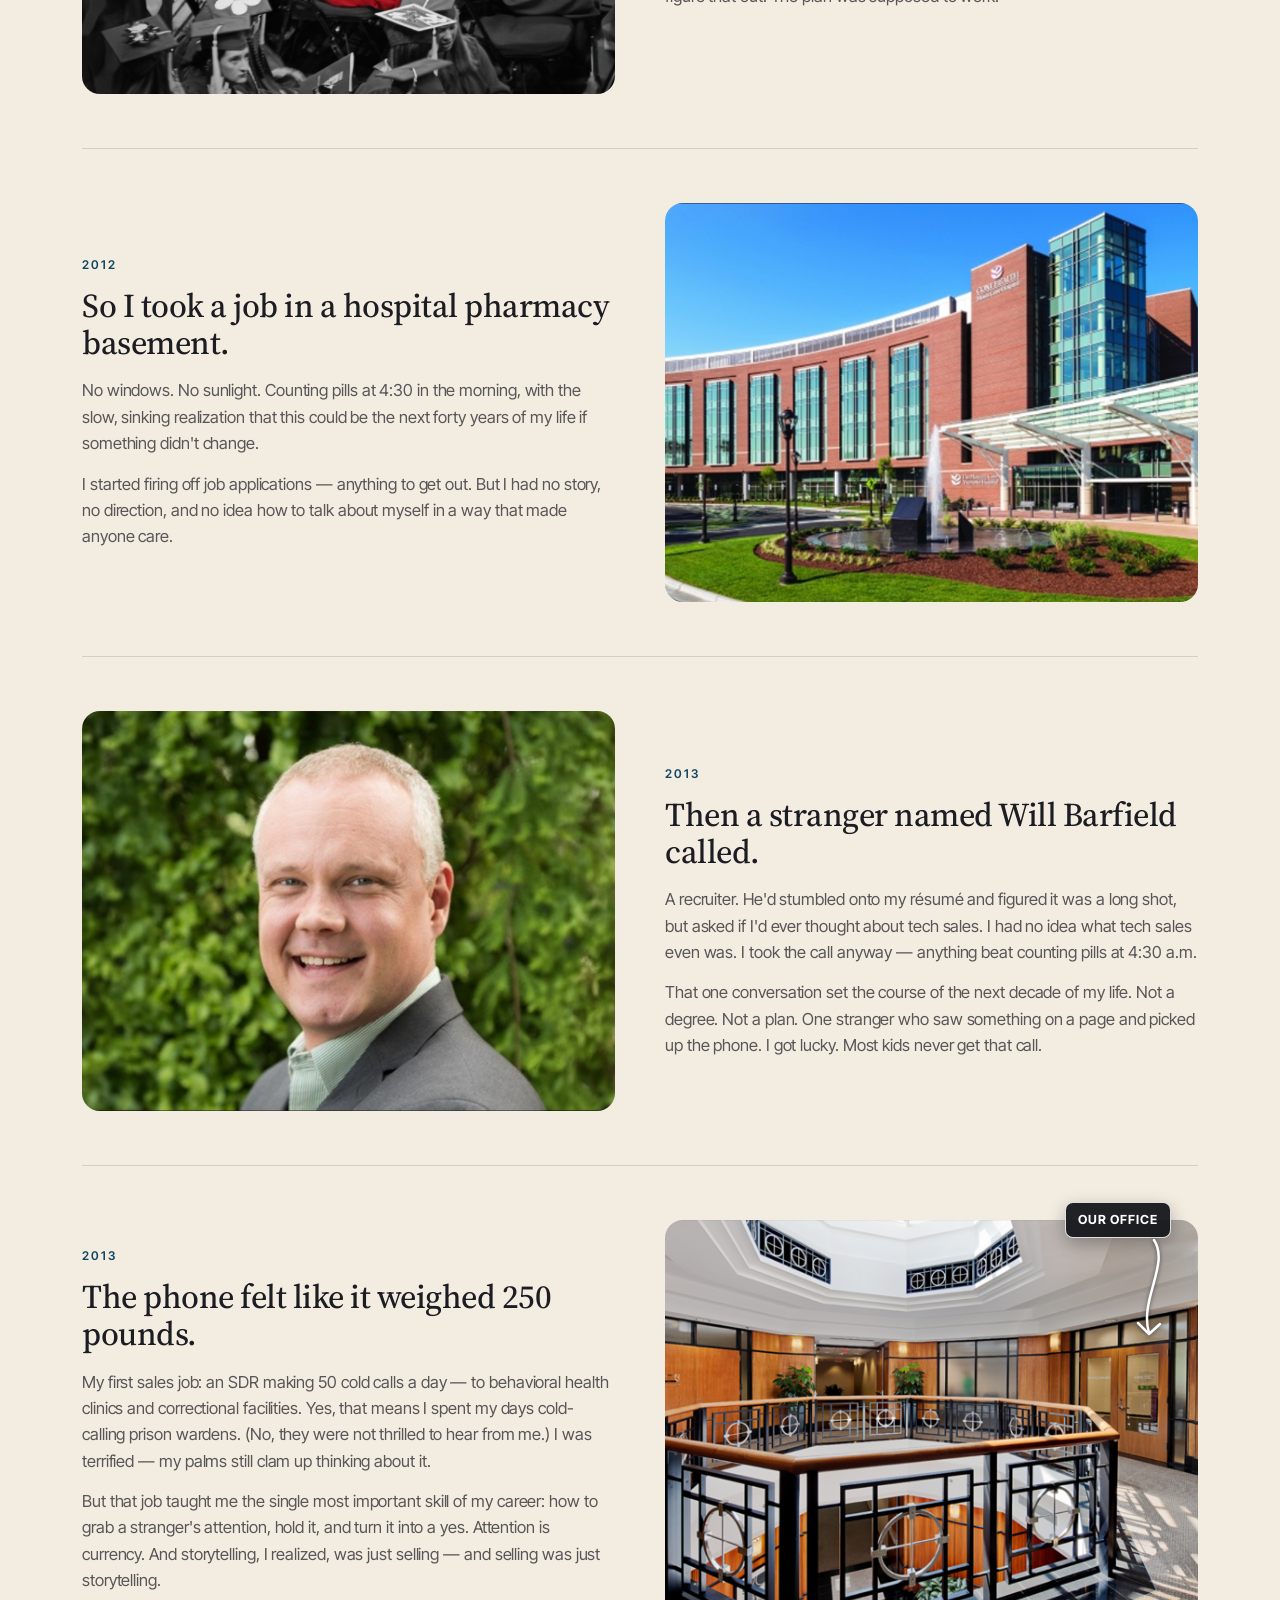
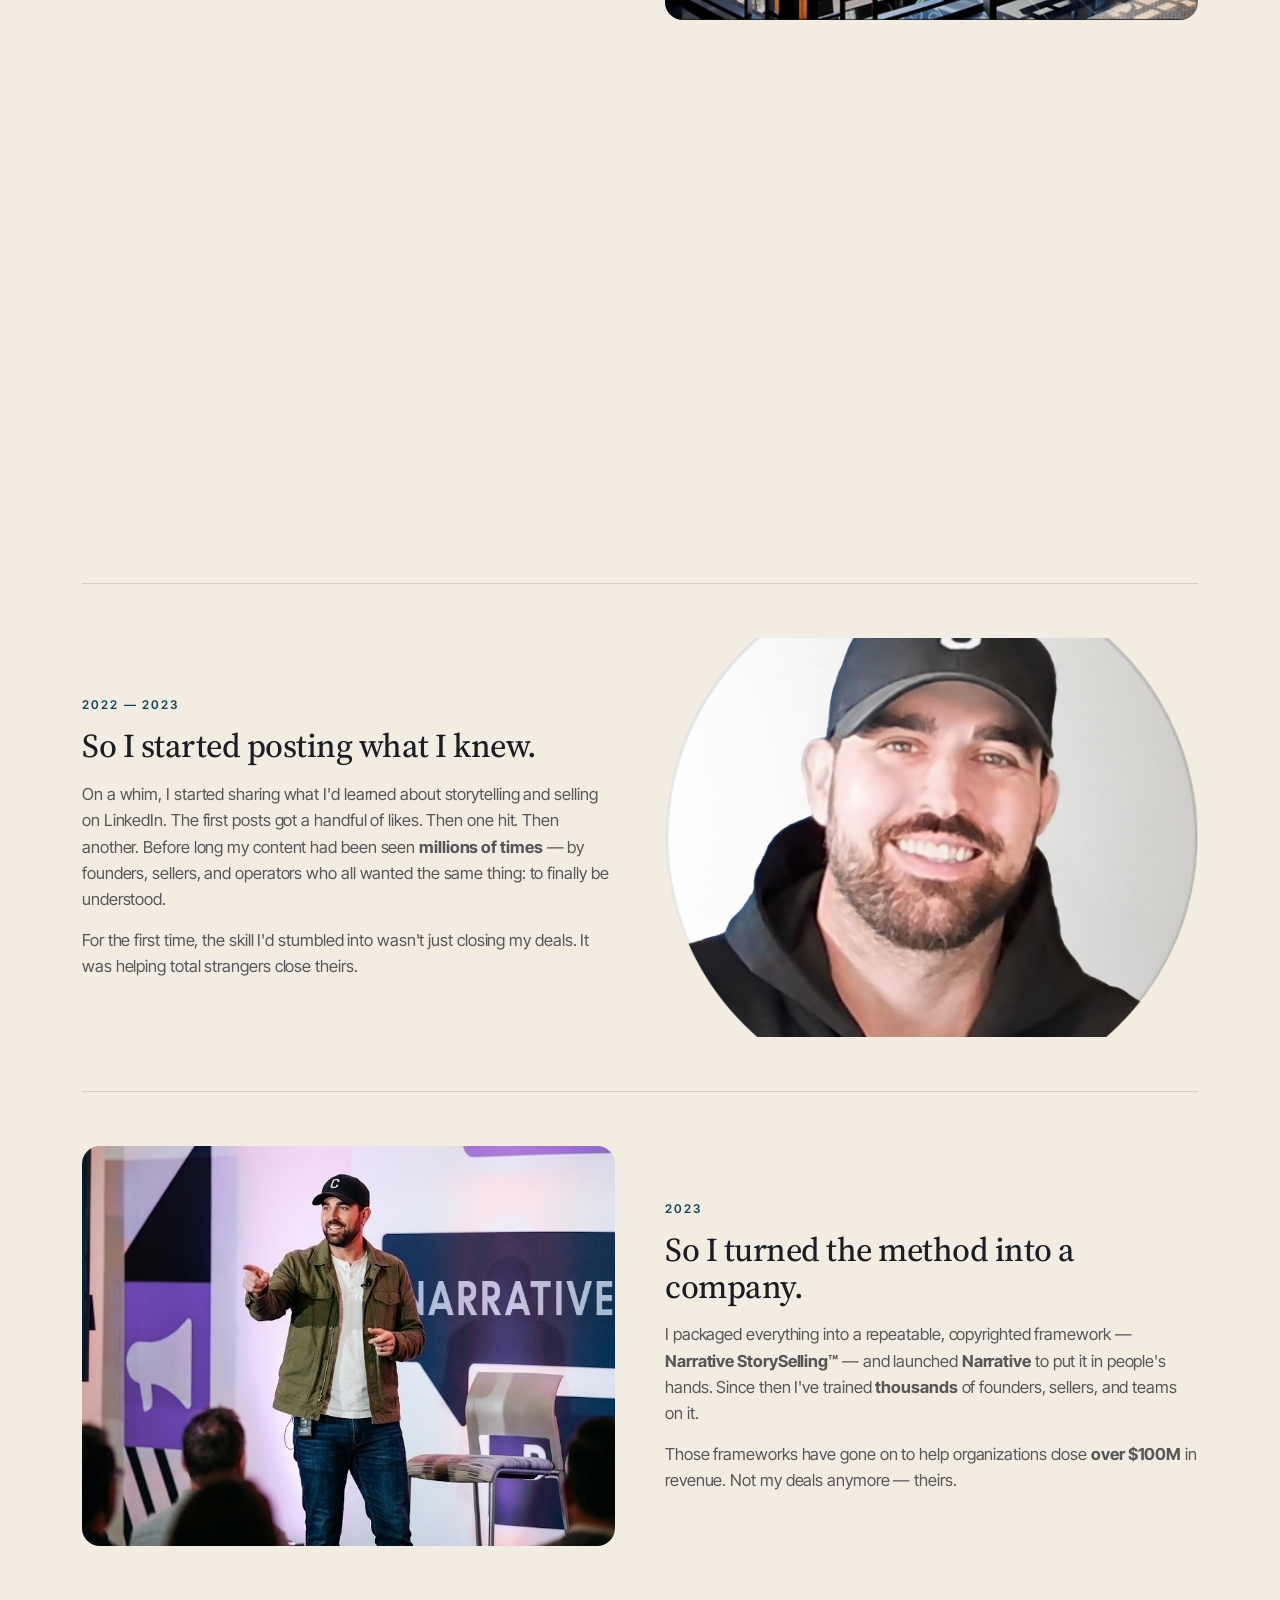
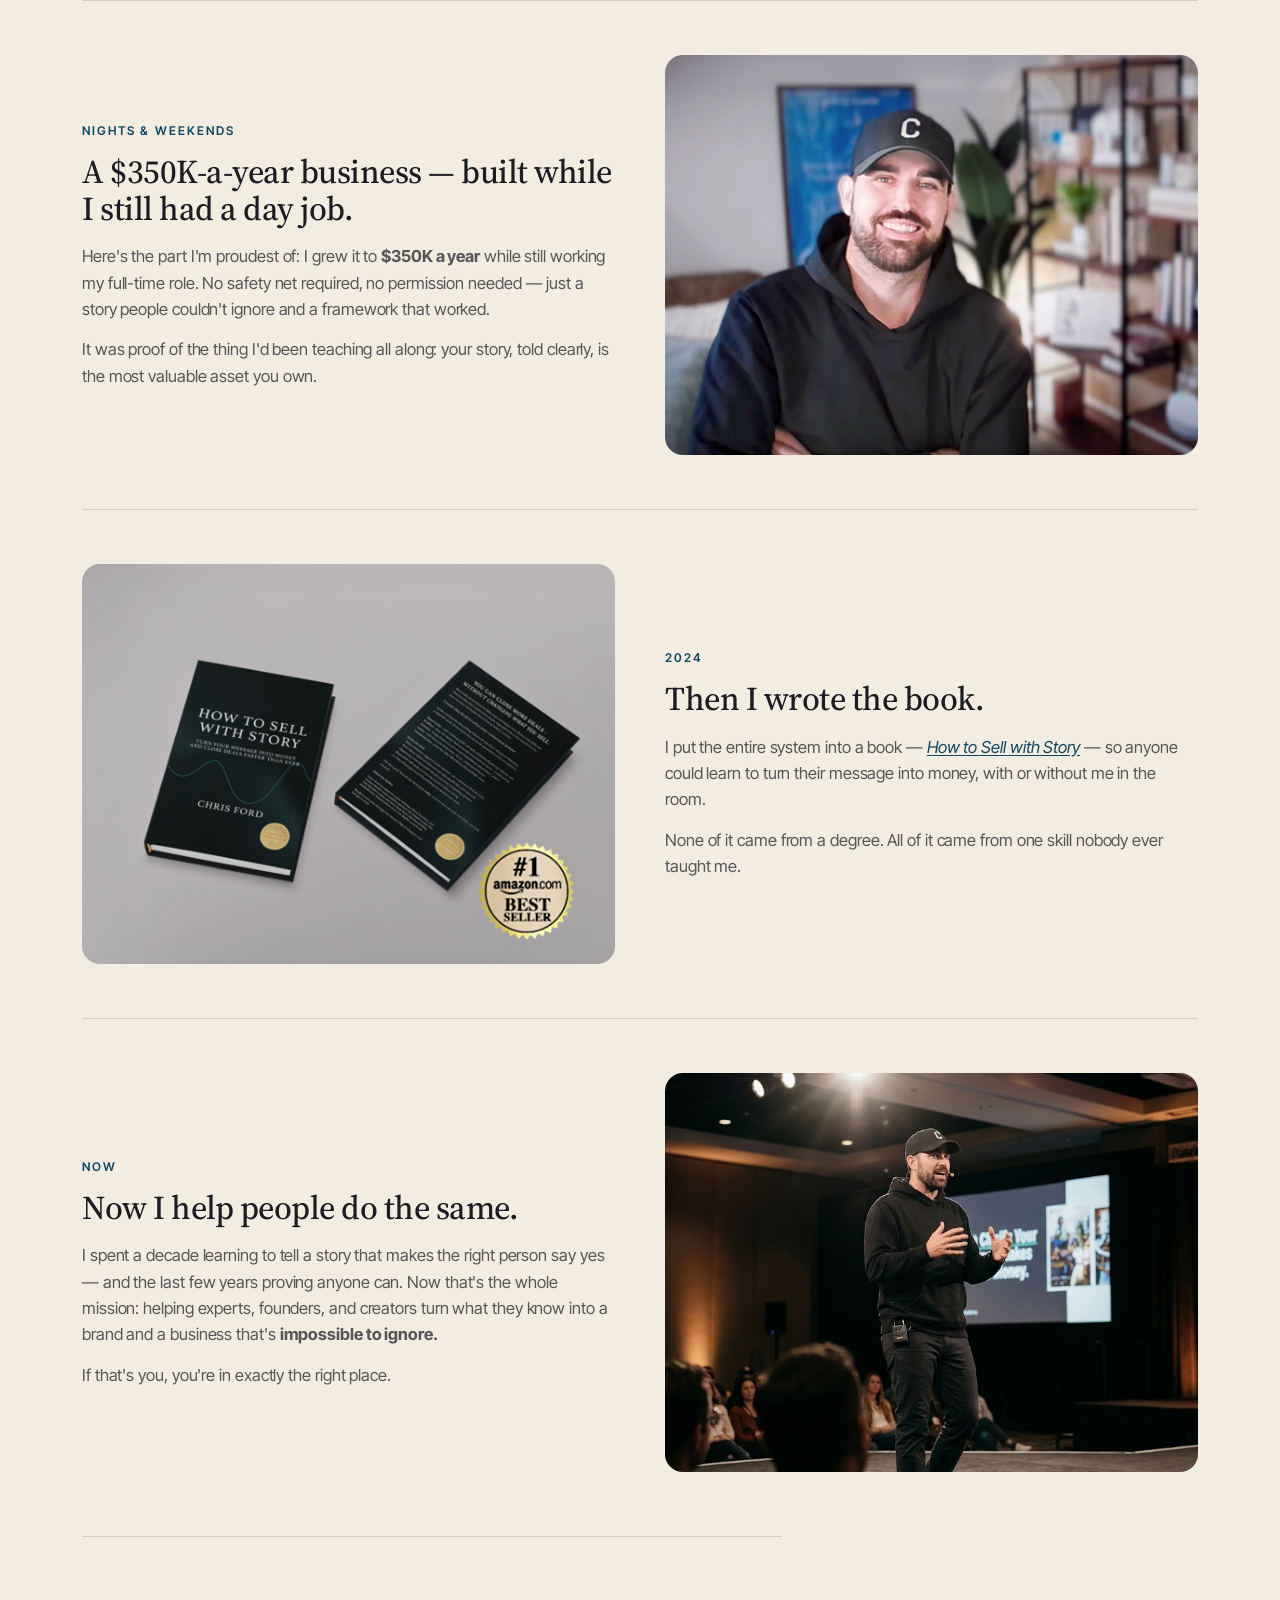
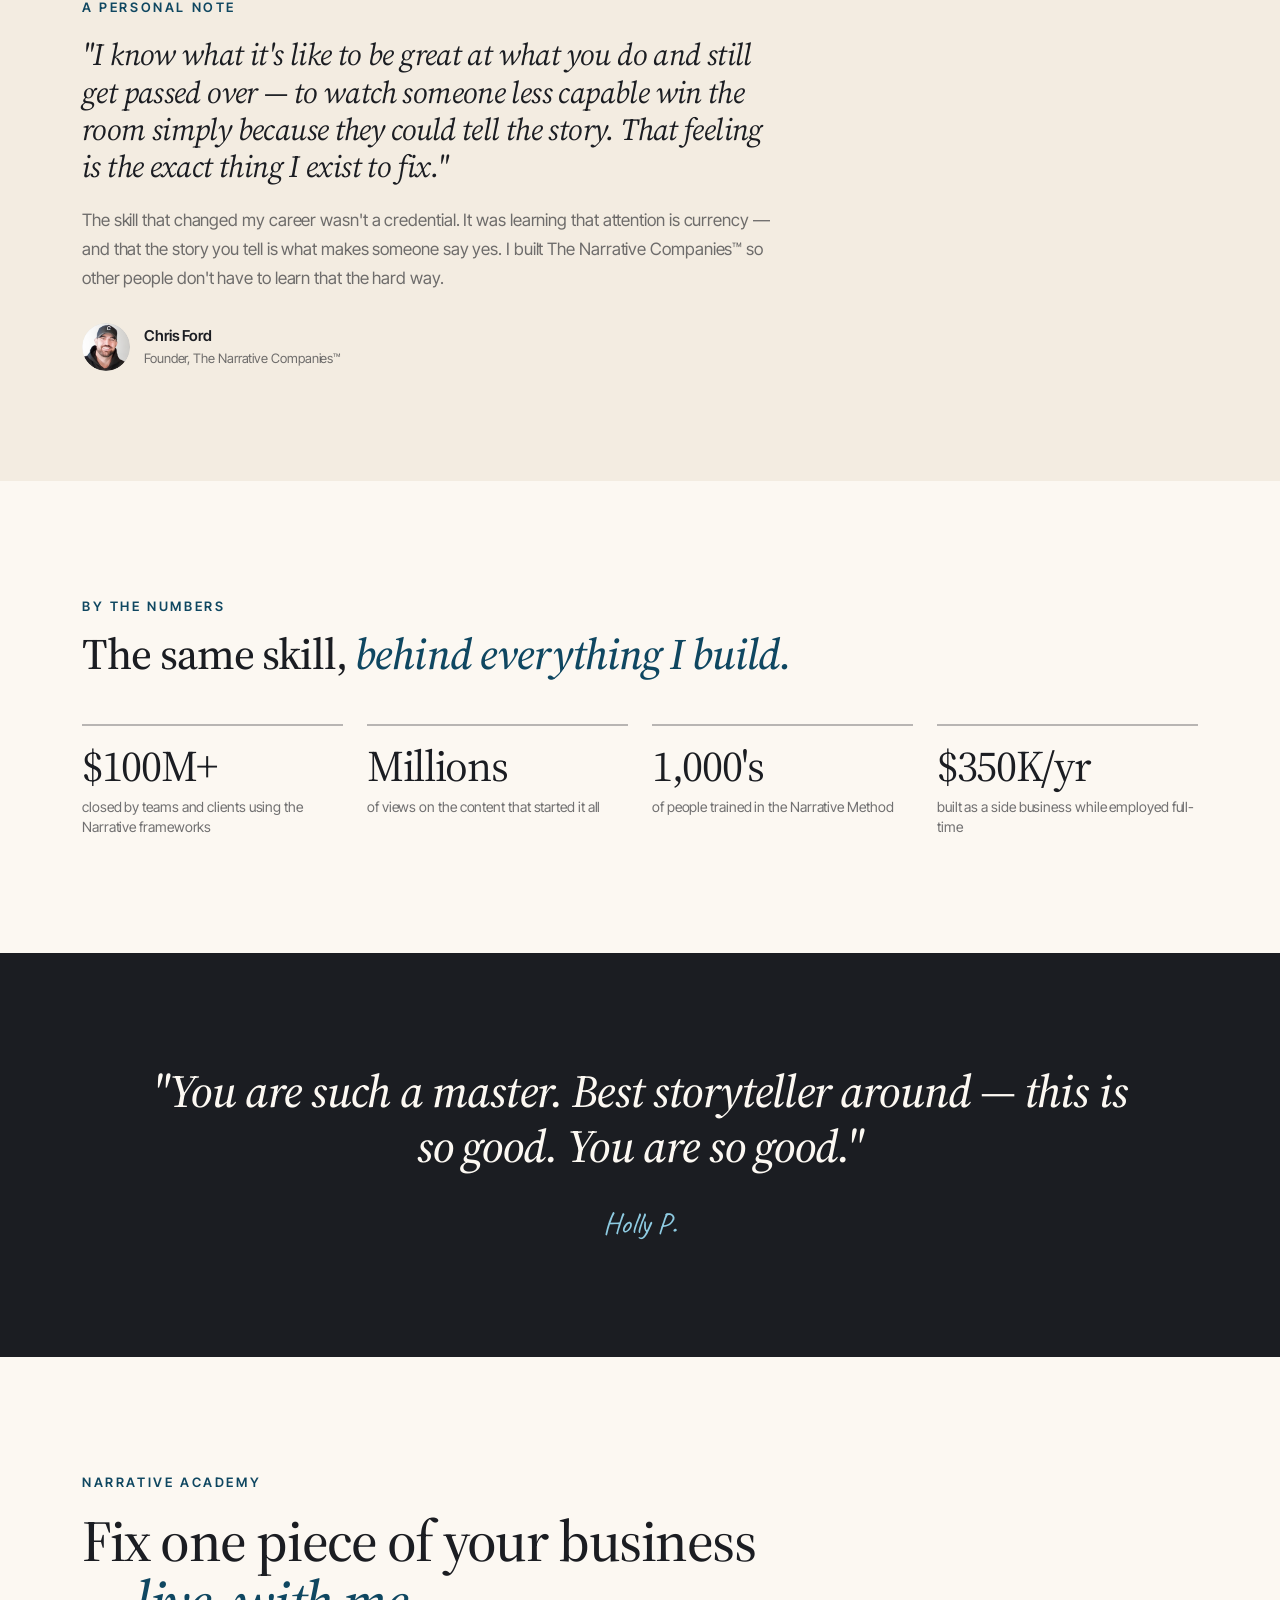
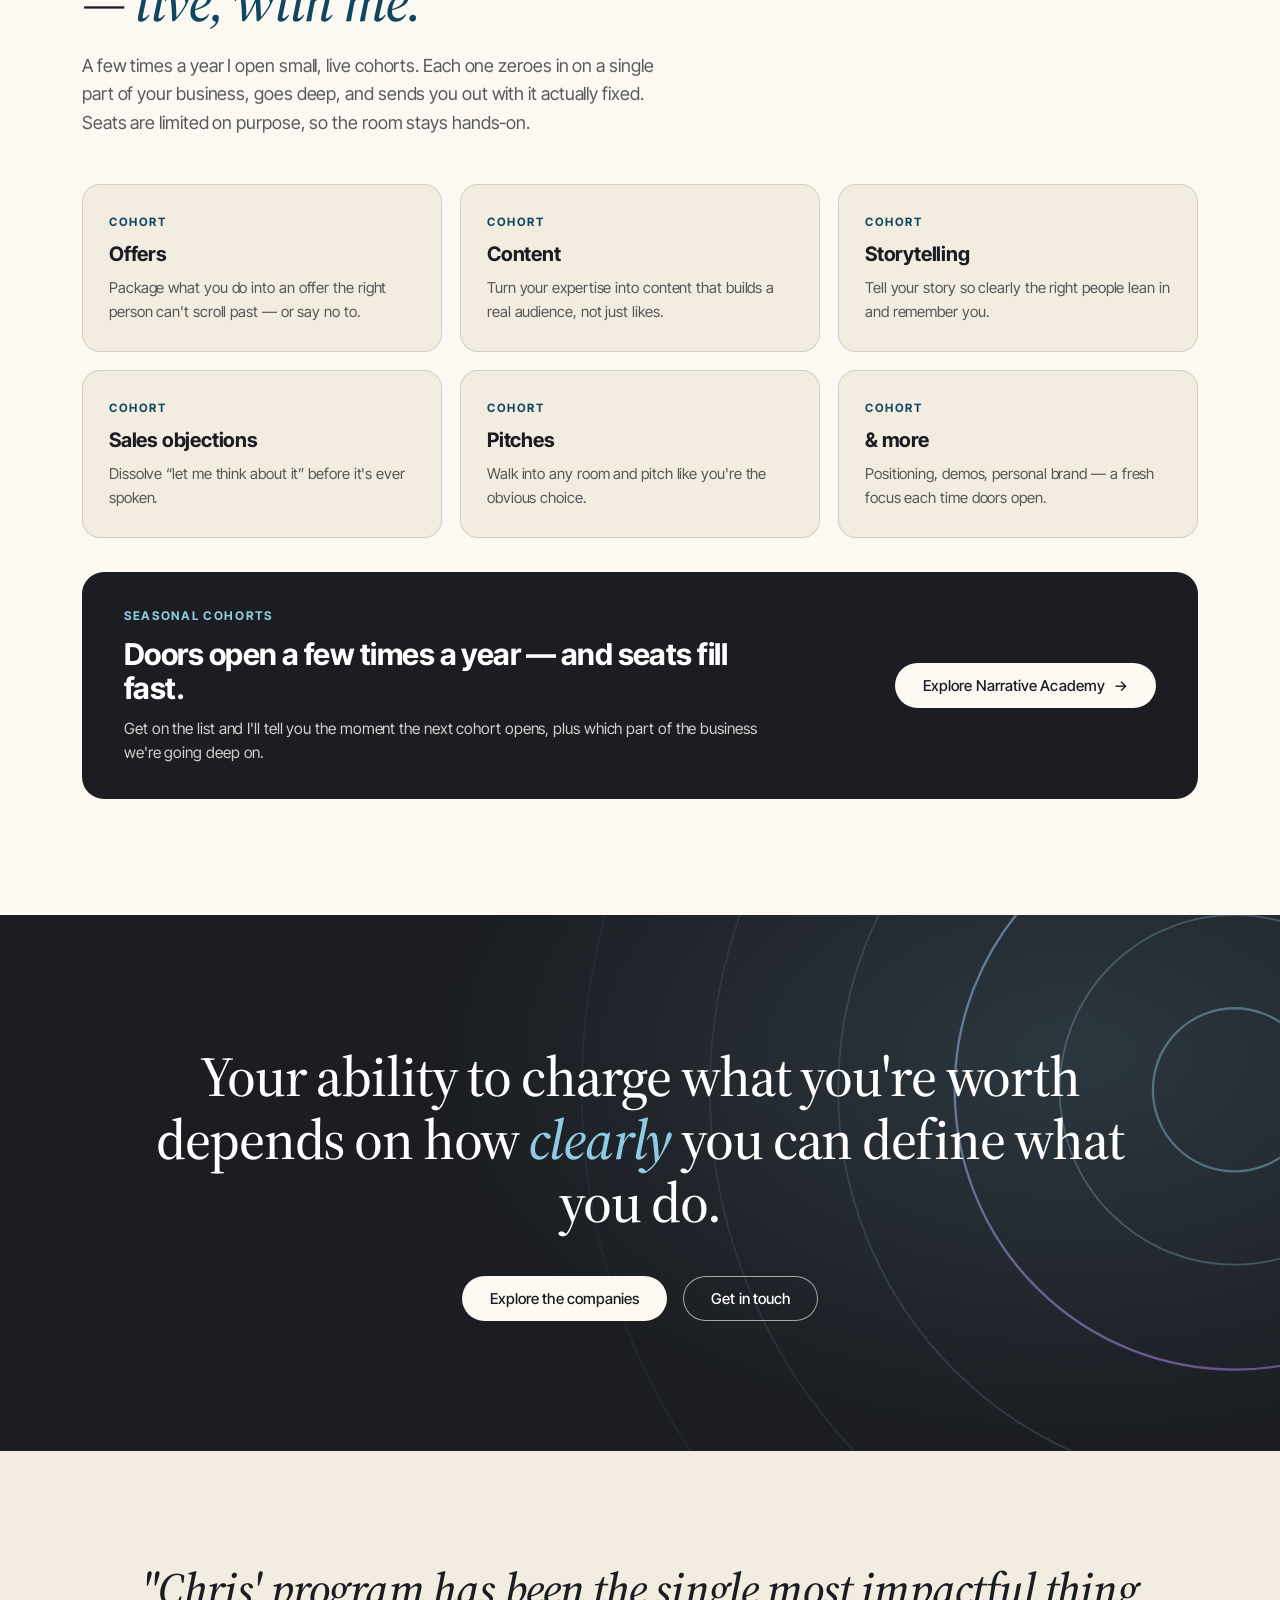
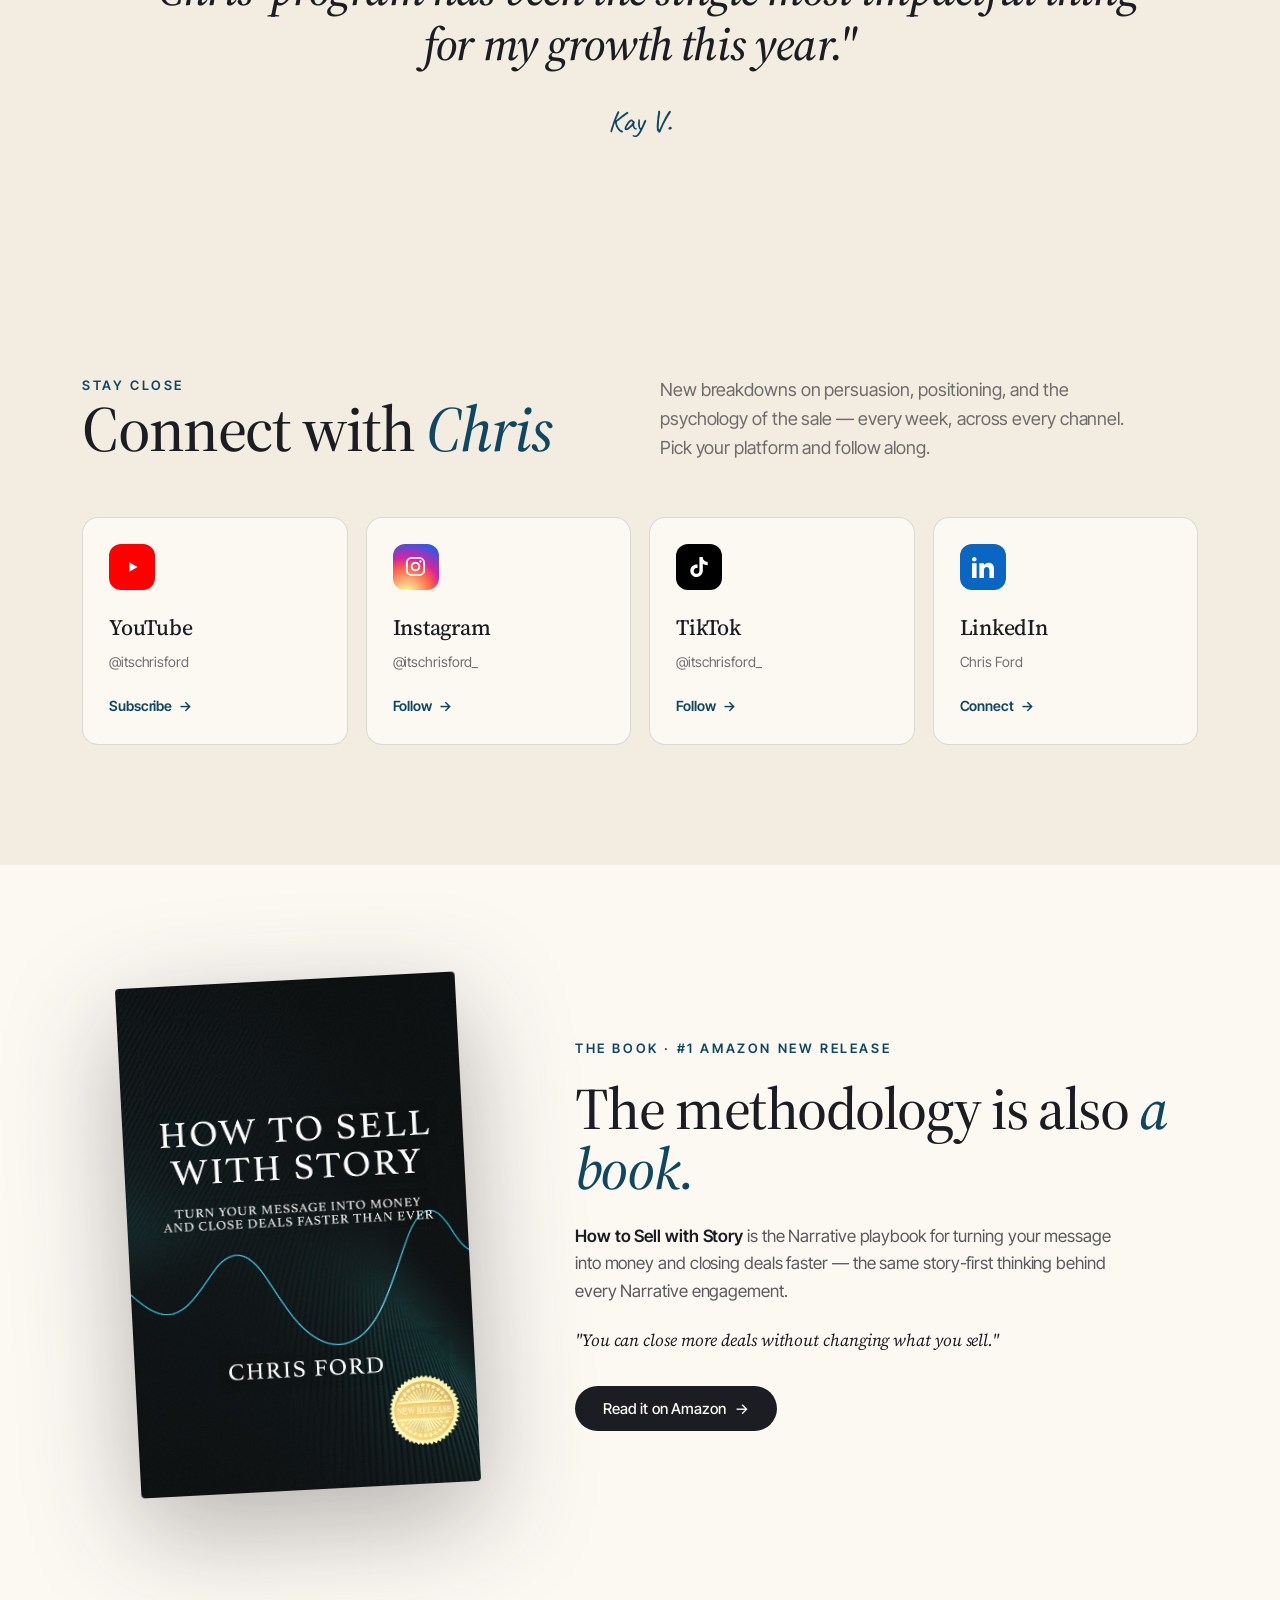
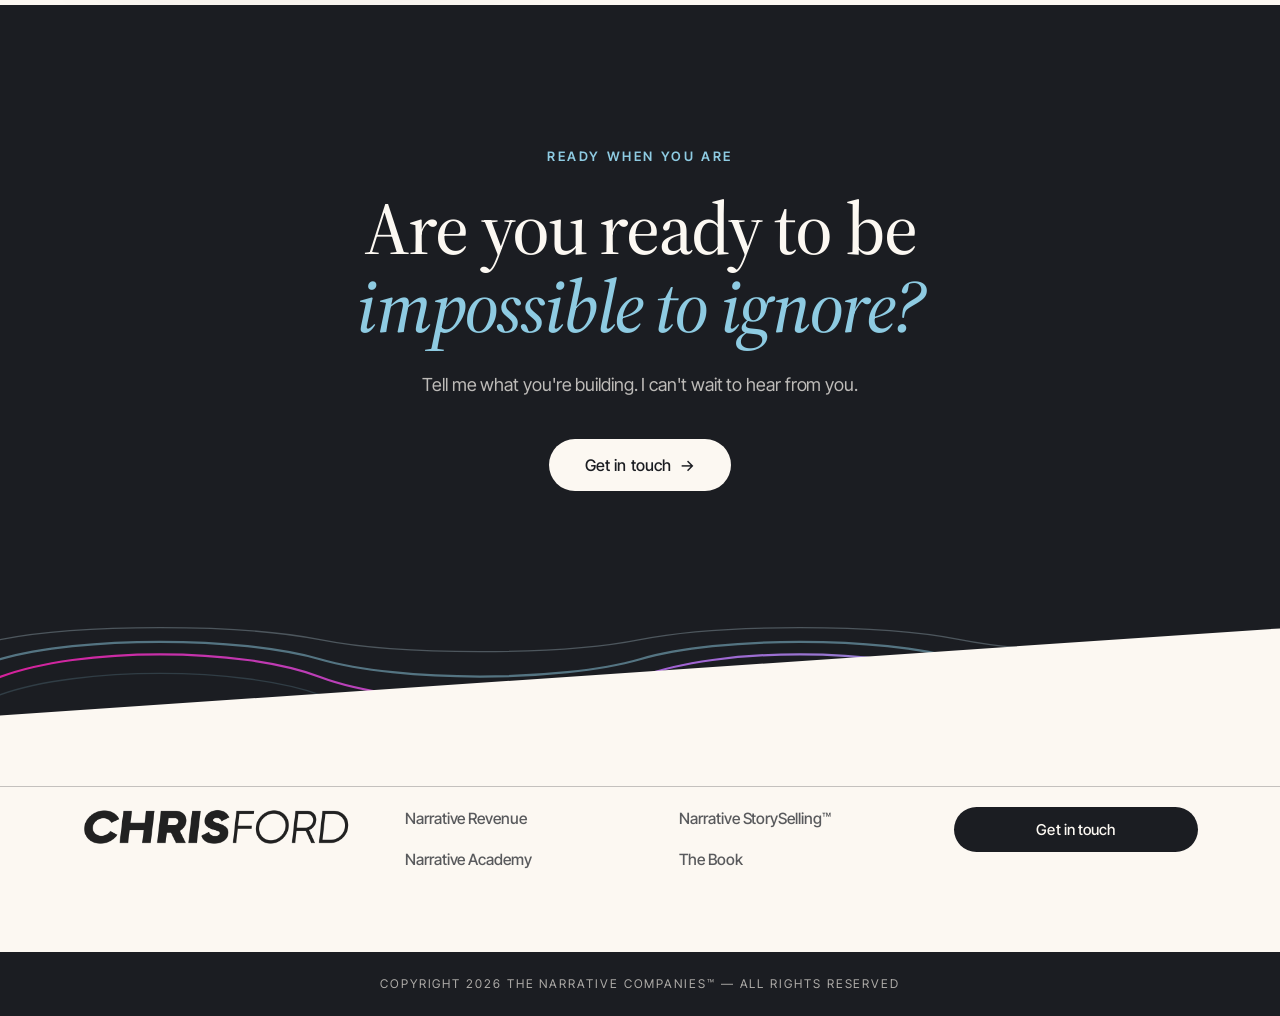
==== commit 655782b0: "Homepage: extend story arc, add Narrative Academy cohorts, trim sections - Story: add the modern arc" ====
--- a/index.html
+++ b/index.html
@@ -381,14 +381,7 @@
     <a href="index.html" class="logo"><img src="cford.png" alt="Chris Ford"></a>
     <div class="navlinks">
       <a href="#chris-story">Chris' Story</a>
-      <div class="nav-item has-menu" id="companiesItem">
-        <button class="nav-trigger" aria-haspopup="true" aria-expanded="false">Portfolio Companies <span class="chev" aria-hidden="true">&#9662;</span></button>
-        <div class="nav-menu" role="menu">
-          <a href="#revenue" role="menuitem">Narrative Revenue</a>
-          <a href="#careers" role="menuitem">Narrative Academy</a>
-          <a href="#storyselling" role="menuitem">Narrative StorySelling&trade;</a>
-        </div>
-      </div>
+      <a href="#academy">Narrative Academy</a>
       <a href="#book">The Book</a>
       <a href="contact.html" class="btn btn-ghost-light">Get in touch</a>
     </div>
@@ -398,9 +391,7 @@
   </nav>
   <div class="mobile-menu" id="mobileMenu">
     <a href="#chris-story">Chris' Story</a>
-    <a href="#revenue">Narrative Revenue</a>
-    <a href="#careers">Narrative Academy</a>
-    <a href="#storyselling">Narrative StorySelling&trade;</a>
+    <a href="#academy">Narrative Academy</a>
     <a href="#book">The Book</a>
     <a href="contact.html" class="mm-cta">Get in touch</a>
   </div>
@@ -572,22 +563,52 @@
     </div>
 
     <div class="beat img-right">
-      <div class="beat-media"><img src="how-to-sell-with-story.png" alt="Chris teaching his storytelling framework"></div>
+      <div class="beat-media"><img src="prof-ig.png" alt="Chris Ford sharing on social" title="Placeholder image"></div>
+      <div class="beat-text">
+        <div class="beat-meta">2022 — 2023</div>
+        <h3>So I started posting what I knew.</h3>
+        <p>On a whim, I started sharing what I'd learned about storytelling and selling on LinkedIn. The first posts got a handful of likes. Then one hit. Then another. Before long my content had been seen <b>millions of times</b> — by founders, sellers, and operators who all wanted the same thing: to finally be understood.</p>
+        <p>For the first time, the skill I'd stumbled into wasn't just closing my deals. It was helping total strangers close theirs.</p>
+      </div>
+    </div>
+
+    <div class="beat">
+      <div class="beat-media"><img src="Untitled-8.png" alt="Chris Ford on stage" title="Placeholder image"></div>
       <div class="beat-text">
         <div class="beat-meta">2023</div>
-        <h3>So I built the framework — and wrote a book.</h3>
-        <p>I turned everything I'd learned into a repeatable storytelling framework, copyrighted it, and used it to drive over $28.6M in sales and shape go-to-market at companies that grew to billion-dollar valuations. I trained thousands of people on it. Then I wrote the book on it: <a href="https://www.amazon.com/How-Sell-Story-Message-Faster/dp/B0FV3L6LKT/" target="_blank" rel="noopener">How to Sell with Story</a>.</p>
-        <p>None of it — not one dollar — came from my degree. It came from a skill nobody ever taught me, that I stumbled into by pure luck.</p>
+        <h3>So I turned the method into a company.</h3>
+        <p>I packaged everything into a repeatable, copyrighted framework — <b>Narrative StorySelling&trade;</b> — and launched <b>Narrative</b> to put it in people's hands. Since then I've trained <b>thousands</b> of founders, sellers, and teams on it.</p>
+        <p>Those frameworks have gone on to help organizations close <b>over $100M</b> in revenue. Not my deals anymore — theirs.</p>
+      </div>
+    </div>
+
+    <div class="beat img-right">
+      <div class="beat-media"><img src="chris-office-wide.png" alt="Chris Ford at work" title="Placeholder image"></div>
+      <div class="beat-text">
+        <div class="beat-meta">Nights &amp; weekends</div>
+        <h3>A $350K-a-year business — built while I still had a day job.</h3>
+        <p>Here's the part I'm proudest of: I grew it to <b>$350K a year</b> while still working my full-time role. No safety net required, no permission needed — just a story people couldn't ignore and a framework that worked.</p>
+        <p>It was proof of the thing I'd been teaching all along: your story, told clearly, is the most valuable asset you own.</p>
       </div>
     </div>
 
     <div class="beat">
-      <div class="beat-media"><img src="chris-office-wide.png" alt="Chris Ford today"></div>
+      <div class="beat-media"><img src="how-to-sell-with-story.png" alt="How to Sell with Story" title="Placeholder image"></div>
+      <div class="beat-text">
+        <div class="beat-meta">2024</div>
+        <h3>Then I wrote the book.</h3>
+        <p>I put the entire system into a book — <a href="https://www.amazon.com/How-Sell-Story-Message-Faster/dp/B0FV3L6LKT/" target="_blank" rel="noopener">How to Sell with Story</a> — so anyone could learn to turn their message into money, with or without me in the room.</p>
+        <p>None of it came from a degree. All of it came from one skill nobody ever taught me.</p>
+      </div>
+    </div>
+
+    <div class="beat img-right">
+      <div class="beat-media"><img src="stage.jpeg" alt="Chris Ford speaking" title="Placeholder image"></div>
       <div class="beat-text">
         <div class="beat-meta">Now</div>
-        <h3>Now I teach it on purpose.</h3>
-        <p>I spent a decade learning to tell a story that makes the right person say yes. So now I teach it — not only to founders or sellers, but to 16-to-21-year-olds standing exactly where I stood: capable, but invisible on paper, waiting to be picked.</p>
-        <p>I want every one of them to tell their story so clearly they're impossible to ignore.</p>
+        <h3>Now I help people do the same.</h3>
+        <p>I spent a decade learning to tell a story that makes the right person say yes — and the last few years proving anyone can. Now that's the whole mission: helping experts, founders, and creators turn what they know into a brand and a business that's <b>impossible to ignore.</b></p>
+        <p>If that's you, you're in exactly the right place.</p>
       </div>
     </div>
 
@@ -610,10 +631,10 @@
       <div class="eyebrow">By the numbers</div>
       <h3 style="font-weight:500;font-size:clamp(28px,3.4vw,44px);line-height:1.08;letter-spacing:-0.02em;margin-top:14px;max-width:820px">The same skill, <em>behind everything I build.</em></h3>
       <div class="story-stats">
-        <div class="story-stat"><div class="n">$28.6M+</div><div class="l">in sales driven by the Narrative framework</div></div>
-        <div class="story-stat"><div class="n">$2.6B</div><div class="l">valuation scaled from Series B to Series F</div></div>
-        <div class="story-stat"><div class="n">1,000's</div><div class="l">of people helped with the Narrative Method</div></div>
-        <div class="story-stat"><div class="n">10+ yrs</div><div class="l">mastering the science of why buyers say yes</div></div>
+        <div class="story-stat"><div class="n">$100M+</div><div class="l">closed by teams and clients using the Narrative frameworks</div></div>
+        <div class="story-stat"><div class="n">Millions</div><div class="l">of views on the content that started it all</div></div>
+        <div class="story-stat"><div class="n">1,000's</div><div class="l">of people trained in the Narrative Method</div></div>
+        <div class="story-stat"><div class="n">$350K/yr</div><div class="l">built as a side business while employed full-time</div></div>
       </div>
     </div>
   </div>
@@ -627,38 +648,51 @@
   </div>
 </div>
 
-<!-- ===== PORTFOLIO COMPANIES ===== -->
-<section class="portfolio" id="portfolio">
+<!-- ===== NARRATIVE ACADEMY ===== -->
+<style>
+  .academy{background:var(--bone);padding:clamp(80px,9vw,120px) 0;scroll-margin-top:80px}
+  .academy-head{max-width:720px;margin-bottom:46px}
+  .academy-head .eyebrow{margin-bottom:18px}
+  .academy-head h2{font-weight:500;font-size:clamp(34px,4.6vw,58px);line-height:1.04;letter-spacing:-0.025em}
+  .academy-head h2 em{color:var(--teal)}
+  .academy-head p{margin-top:20px;color:var(--ink-soft);font-size:18px;max-width:600px}
+  .academy-grid{display:grid;grid-template-columns:repeat(3,1fr);gap:18px;margin-bottom:34px}
+  .ac-card{padding:28px 26px;border:1px solid var(--hairline);border-radius:18px;background:var(--bone-soft);transition:transform .2s,box-shadow .25s,border-color .2s}
+  .ac-card:hover{transform:translateY(-4px);box-shadow:0 18px 40px -24px rgba(27,29,34,.4);border-color:var(--hairline-2)}
+  .ac-tag{font-family:var(--sans);font-size:11.5px;font-weight:700;letter-spacing:.14em;text-transform:uppercase;color:var(--teal)}
+  .ac-card h3{font-family:var(--display);font-weight:700;font-size:20px;letter-spacing:-0.01em;margin:12px 0 10px;line-height:1.15}
+  .ac-card p{color:var(--ink-soft);font-size:15px;line-height:1.55}
+  .academy-cta{display:flex;align-items:center;justify-content:space-between;gap:32px;padding:34px 42px;border-radius:22px;background:var(--ink);color:#fff}
+  .academy-cta .ac-eyebrow{font-family:var(--sans);font-size:12px;font-weight:700;letter-spacing:.14em;text-transform:uppercase;color:var(--sky);margin-bottom:12px}
+  .academy-cta h3{font-family:var(--display);font-weight:700;font-size:clamp(22px,2.4vw,30px);letter-spacing:-0.018em;line-height:1.14;max-width:640px}
+  .academy-cta p{margin-top:12px;color:var(--cream-on-ink);font-size:15.5px;line-height:1.55;max-width:640px}
+  .academy-cta .btn{flex:none}
+  @media(max-width:900px){.academy-grid{grid-template-columns:1fr 1fr}.academy-cta{flex-direction:column;align-items:flex-start;gap:22px;padding:30px 26px}}
+  @media(max-width:560px){.academy-grid{grid-template-columns:1fr}}
+</style>
+<section class="academy" id="academy">
   <div class="container">
-    <div class="portfolio-head">
-      <div class="eyebrow">Portfolio Companies</div>
-      <h2>One idea. <em>Two companies.</em></h2>
-      <p>Both Narrative companies run on the same idea — communicate your value so clearly you're impossible to ignore. Here's where that work lives.</p>
-    </div>
-    <div class="portfolio-grid">
-      <div class="pf-card" id="revenue">
-        <img class="pf-icon" src="narrative-revenue-icon.png" alt="" aria-hidden="true" />
-        <div class="pf-name">Narrative Revenue</div>
-        <div class="pf-tag">Get paid what you're worth</div>
-        <div class="pf-desc">Brand-building for coaches, consultants, and founders — building the authority and trust that makes the right people choose you and pay what you're worth.</div>
-        <a href="https://www.narrativerevenue.com" target="_blank" rel="noopener" class="pf-link">Visit narrativerevenue.com <span class="arr">&rarr;</span></a>
-      </div>
-      <div class="pf-card" id="careers">
-        <img class="pf-icon" src="narrative-careers-icon.png" alt="" aria-hidden="true" />
-        <div class="pf-name">Narrative Academy</div>
-        <div class="pf-tag">Skip the debt. Own your story.</div>
-        <div class="pf-desc">A career-coaching program for 16–21 year olds. We position, place, and coach them all the way to a guaranteed job offer — without the degree, the debt, or the wait.</div>
-        <a href="https://thenarrativeacademy.com" target="_blank" rel="noopener" class="pf-link">Visit thenarrativeacademy.com <span class="arr">&rarr;</span></a>
-      </div>
-    </div>
-    <a class="method-callout" id="storyselling" href="https://www.narrativestoryselling.com" target="_blank" rel="noopener">
-      <div class="mc-text">
-        <div class="mc-eyebrow">The methodology behind both</div>
-        <div class="mc-name">Narrative StorySelling&trade;</div>
-        <div class="mc-desc">The copyrighted storytelling system every Narrative company runs on — the repeatable framework that's driven $28.6M+ in sales and trained hundreds to turn their message into money.</div>
-      </div>
-      <span class="mc-link">Visit narrativestoryselling.com <span class="arr">&rarr;</span></span>
-    </a>
+    <div class="academy-head">
+      <div class="eyebrow">Narrative Academy</div>
+      <h2>Fix one piece of your business &mdash; <em>live, with me.</em></h2>
+      <p>A few times a year I open small, live cohorts. Each one zeroes in on a single part of your business, goes deep, and sends you out with it actually fixed. Seats are limited on purpose, so the room stays hands-on.</p>
+    </div>
+    <div class="academy-grid">
+      <div class="ac-card"><div class="ac-tag">Cohort</div><h3>Offers</h3><p>Package what you do into an offer the right person can't scroll past &mdash; or say no to.</p></div>
+      <div class="ac-card"><div class="ac-tag">Cohort</div><h3>Content</h3><p>Turn your expertise into content that builds a real audience, not just likes.</p></div>
+      <div class="ac-card"><div class="ac-tag">Cohort</div><h3>Storytelling</h3><p>Tell your story so clearly the right people lean in and remember you.</p></div>
+      <div class="ac-card"><div class="ac-tag">Cohort</div><h3>Sales objections</h3><p>Dissolve &ldquo;let me think about it&rdquo; before it's ever spoken.</p></div>
+      <div class="ac-card"><div class="ac-tag">Cohort</div><h3>Pitches</h3><p>Walk into any room and pitch like you're the obvious choice.</p></div>
+      <div class="ac-card"><div class="ac-tag">Cohort</div><h3>&amp; more</h3><p>Positioning, demos, personal brand &mdash; a fresh focus each time doors open.</p></div>
+    </div>
+    <div class="academy-cta">
+      <div>
+        <div class="ac-eyebrow">Seasonal cohorts</div>
+        <h3>Doors open a few times a year &mdash; and seats fill fast.</h3>
+        <p>Get on the list and I'll tell you the moment the next cohort opens, plus which part of the business we're going deep on.</p>
+      </div>
+      <a href="https://thenarrativeacademy.com" target="_blank" rel="noopener" class="btn btn-on-ink">Explore Narrative Academy <span class="arr">&rarr;</span></a>
+    </div>
   </div>
 </section>
 
@@ -696,37 +730,6 @@
     <div class="by">Kay V.</div>
   </div>
 </div>
-
-<!-- ===== PROVEN SYSTEM ===== -->
-<section class="proven">
-  <div class="container">
-    <div class="eyebrow on-ink">The system</div>
-    <h2>Your value isn't the problem. <em>Communicating it</em> is.</h2>
-    <p><b>Most founders aren't overlooked because they lack value — they're overlooked because that value gets lost in translation.</b> I help you put precise words to what you do, so the right people finally understand it, believe it, and pay for it. No fluff, no guesswork — just a science-backed system for making your value impossible to ignore.</p>
-    <div class="fw-teaser">
-      <div class="fwt-label">The five-beat <em>Narrative StorySelling&trade;</em> method</div>
-      <div class="fw-wave">
-        <svg viewBox="0 0 1000 360" fill="none" xmlns="http://www.w3.org/2000/svg" role="img" aria-label="The five-beat Narrative StorySelling method as a story arc: Opportunity, Problem, Solution, Action, then Transformation.">
-          <defs>
-            <linearGradient id="cfArcGrad" x1="0" y1="0" x2="1" y2="0">
-              <stop offset="0" stop-color="#8C6E1C"/>
-              <stop offset="0.58" stop-color="#C9A227"/>
-              <stop offset="1" stop-color="#E7CE80"/>
-            </linearGradient>
-          </defs>
-          <path class="fw-arc-line" d="M110,175 C 207.5,175 207.5,300 305,300 C 402.5,300 402.5,220 500,220 C 597.5,220 597.5,160 695,160 C 792.5,160 792.5,110 890,110" stroke="url(#cfArcGrad)" stroke-width="3" stroke-linecap="round"/>
-          <g class="fw-arc-beat"><text class="fwv-title" x="110" y="149" text-anchor="middle">Opportunity</text><circle cx="110" cy="175" r="8" fill="#8C6E1C"/></g>
-          <g class="fw-arc-beat"><text class="fwv-title" x="305" y="274" text-anchor="middle">Problem</text><circle cx="305" cy="300" r="8" fill="#A8842B"/></g>
-          <g class="fw-arc-beat"><text class="fwv-title" x="500" y="194" text-anchor="middle">Solution</text><circle cx="500" cy="220" r="8" fill="#C9A227"/></g>
-          <g class="fw-arc-beat"><text class="fwv-title" x="695" y="134" text-anchor="middle">Action</text><circle cx="695" cy="160" r="8" fill="#D9BE6E"/></g>
-          <g class="fw-arc-beat"><text class="fwv-title" x="890" y="84" text-anchor="middle">Transformation</text><circle cx="890" cy="110" r="8" fill="#E7CE80"/></g>
-        </svg>
-      </div>
-      <a class="fwt-link" href="https://www.narrativestoryselling.com" target="_blank" rel="noopener">See the full framework <span class="arr">&rarr;</span></a>
-    </div>
-    <a href="https://www.narrativerevenue.com" target="_blank" rel="noopener" class="btn btn-on-ink">Learn the system today <span class="arr">&rarr;</span></a>
-  </div>
-</section>
 
 <!-- ===== CONNECT ===== -->
 <section class="connect">
@@ -839,11 +842,11 @@
 <script>
   (function(){
     var WORDS=[
-      ["company","#31d1be"],["offer","#f8a982"],["message","#a884f8"],
-      ["idea","#ee777f"],["story","#458af3"],["brand","#85daa2"],
-      ["reputation","#f3b340"],["presentation","#ffb6a6"],["pitch","#3a53f5"],
-      ["content","#7981f5"],["business","#d7a083"],["communication","#b3f241"],
-      ["speech","#f4468b"],["keynote","#41f2d2"],["webinar","#fc4492"]
+      ["offer","#f8a982"],["message","#a884f8"],["brand","#85daa2"],
+      ["story","#458af3"],["content","#7981f5"],["voice","#b3f241"],
+      ["coaching","#ee777f"],["expertise","#f3b340"],["idea","#31d1be"],
+      ["pitch","#3a53f5"],["reputation","#ffb6a6"],["presentation","#d7a083"],
+      ["course","#41f2d2"],["webinar","#fc4492"],["keynote","#f4468b"]
     ];
     var typed=document.getElementById('typed'),caret=document.getElementById('caret');
     var wi=0,ci=0,deleting=false;
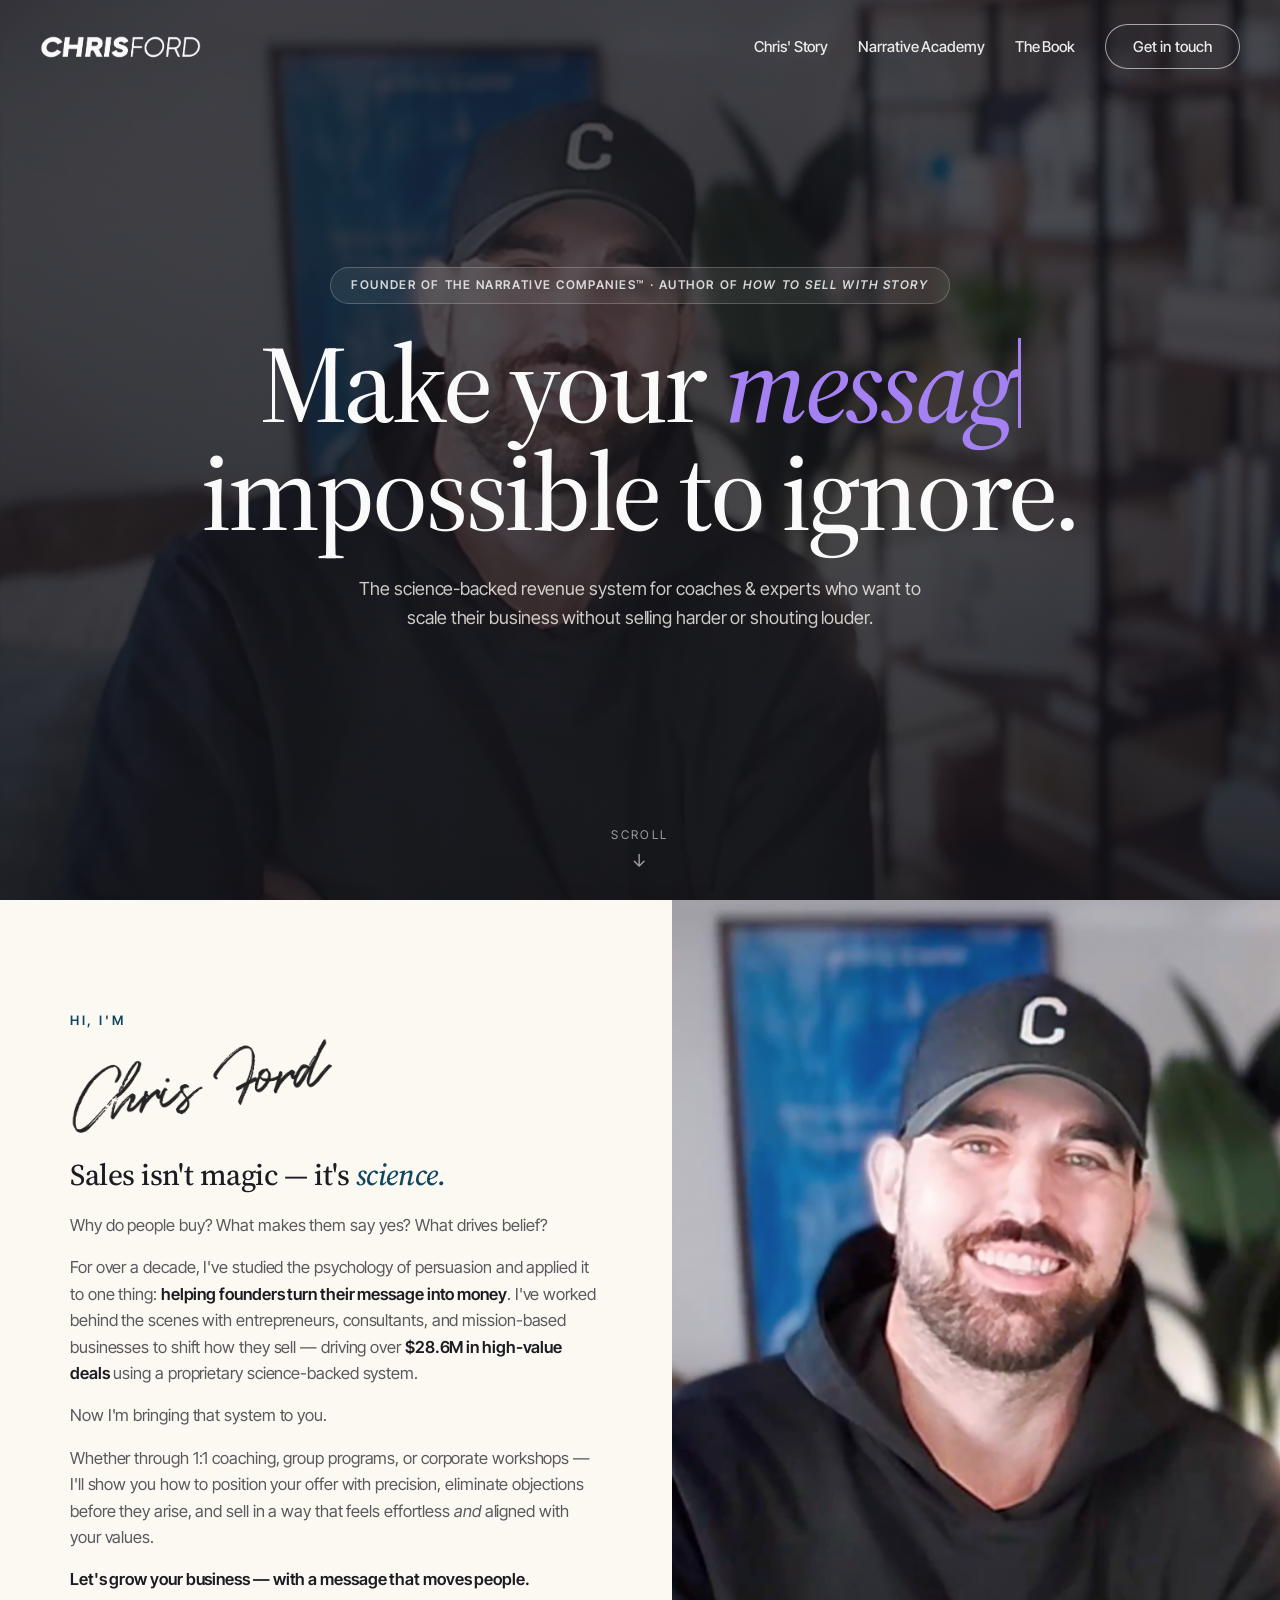
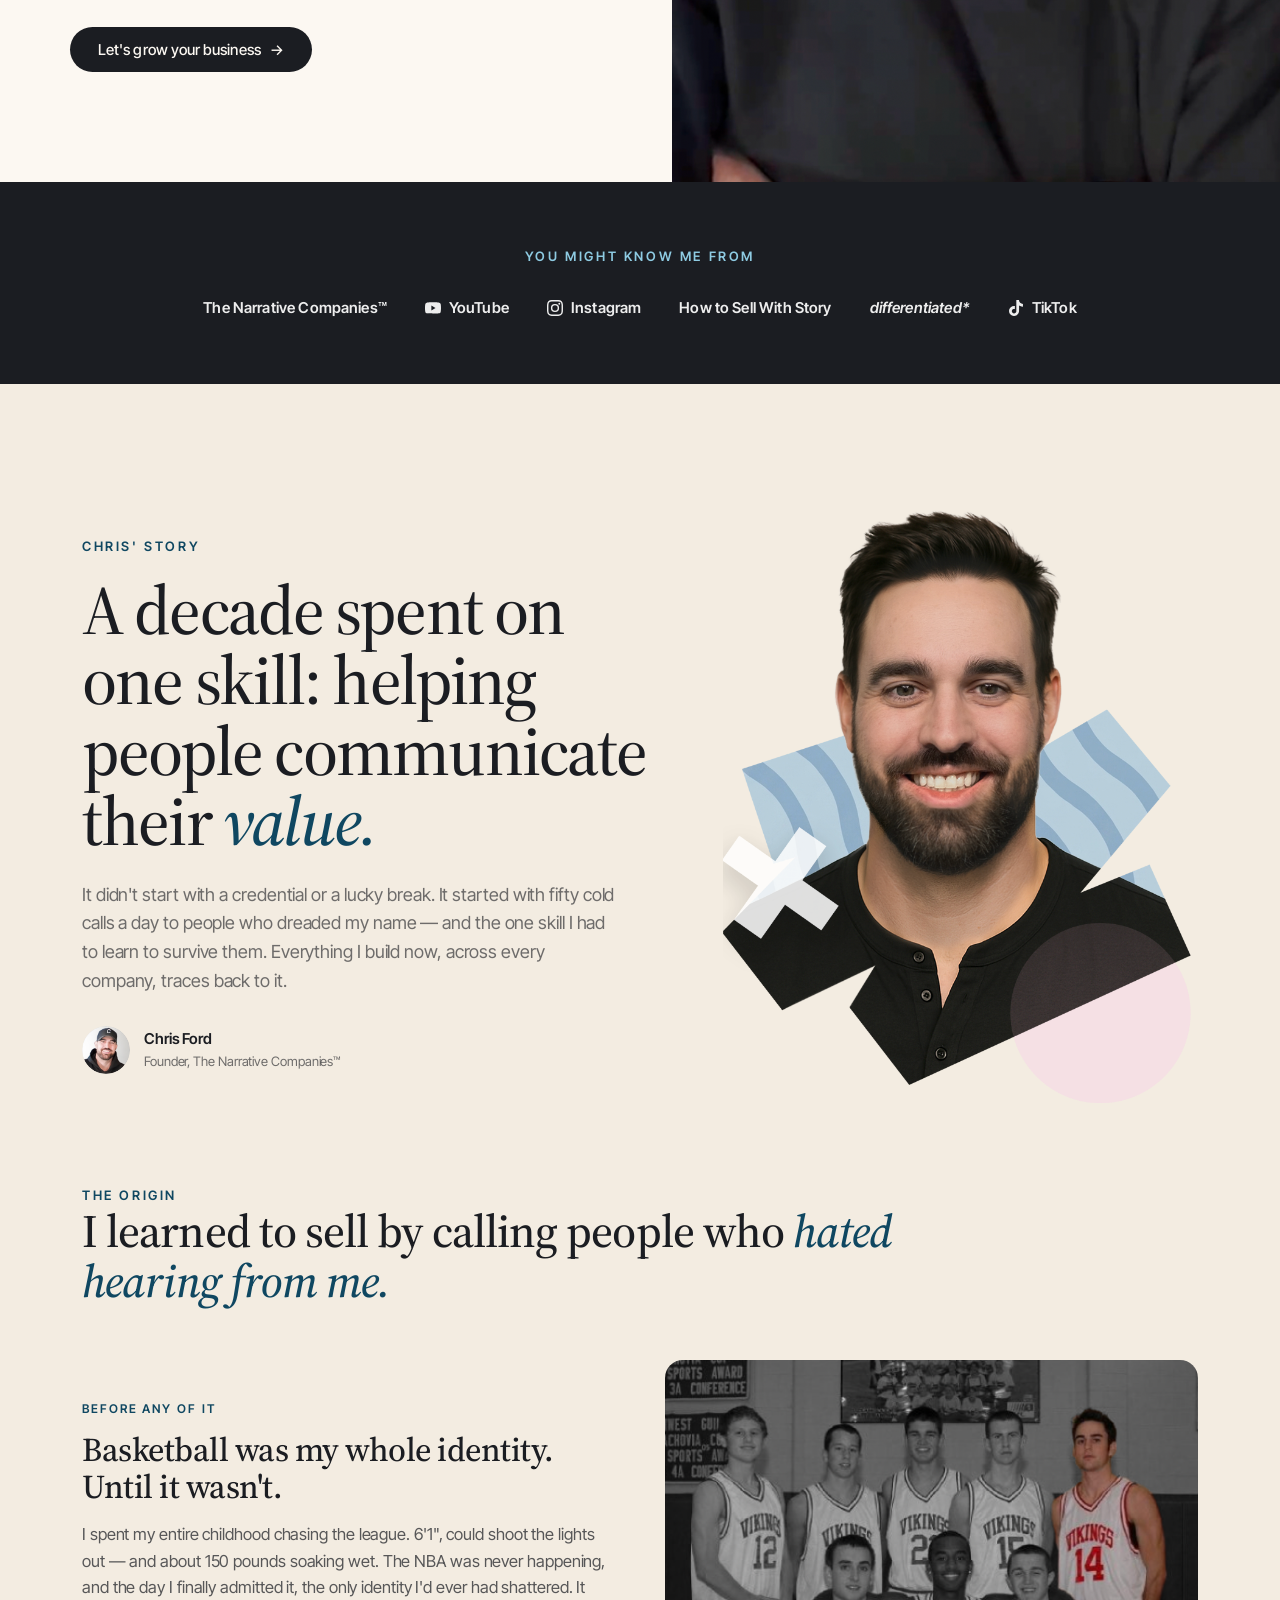
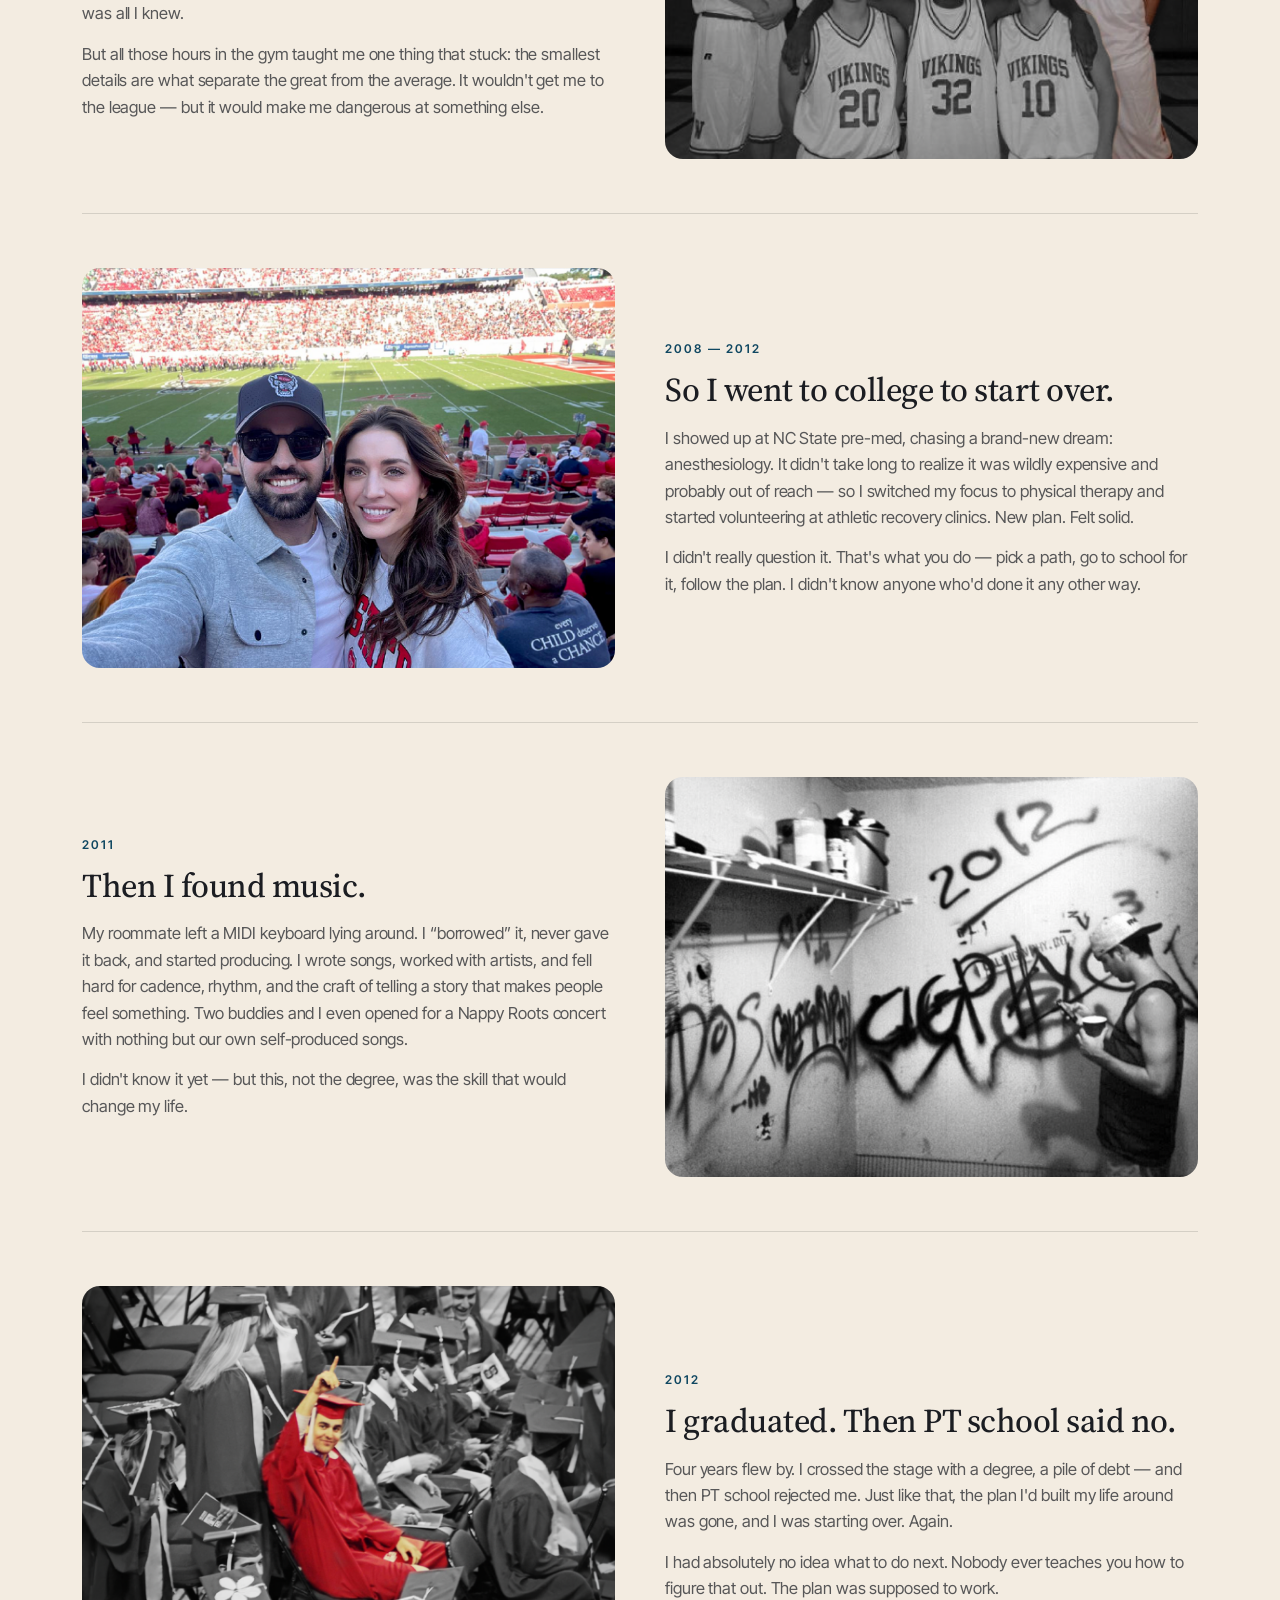
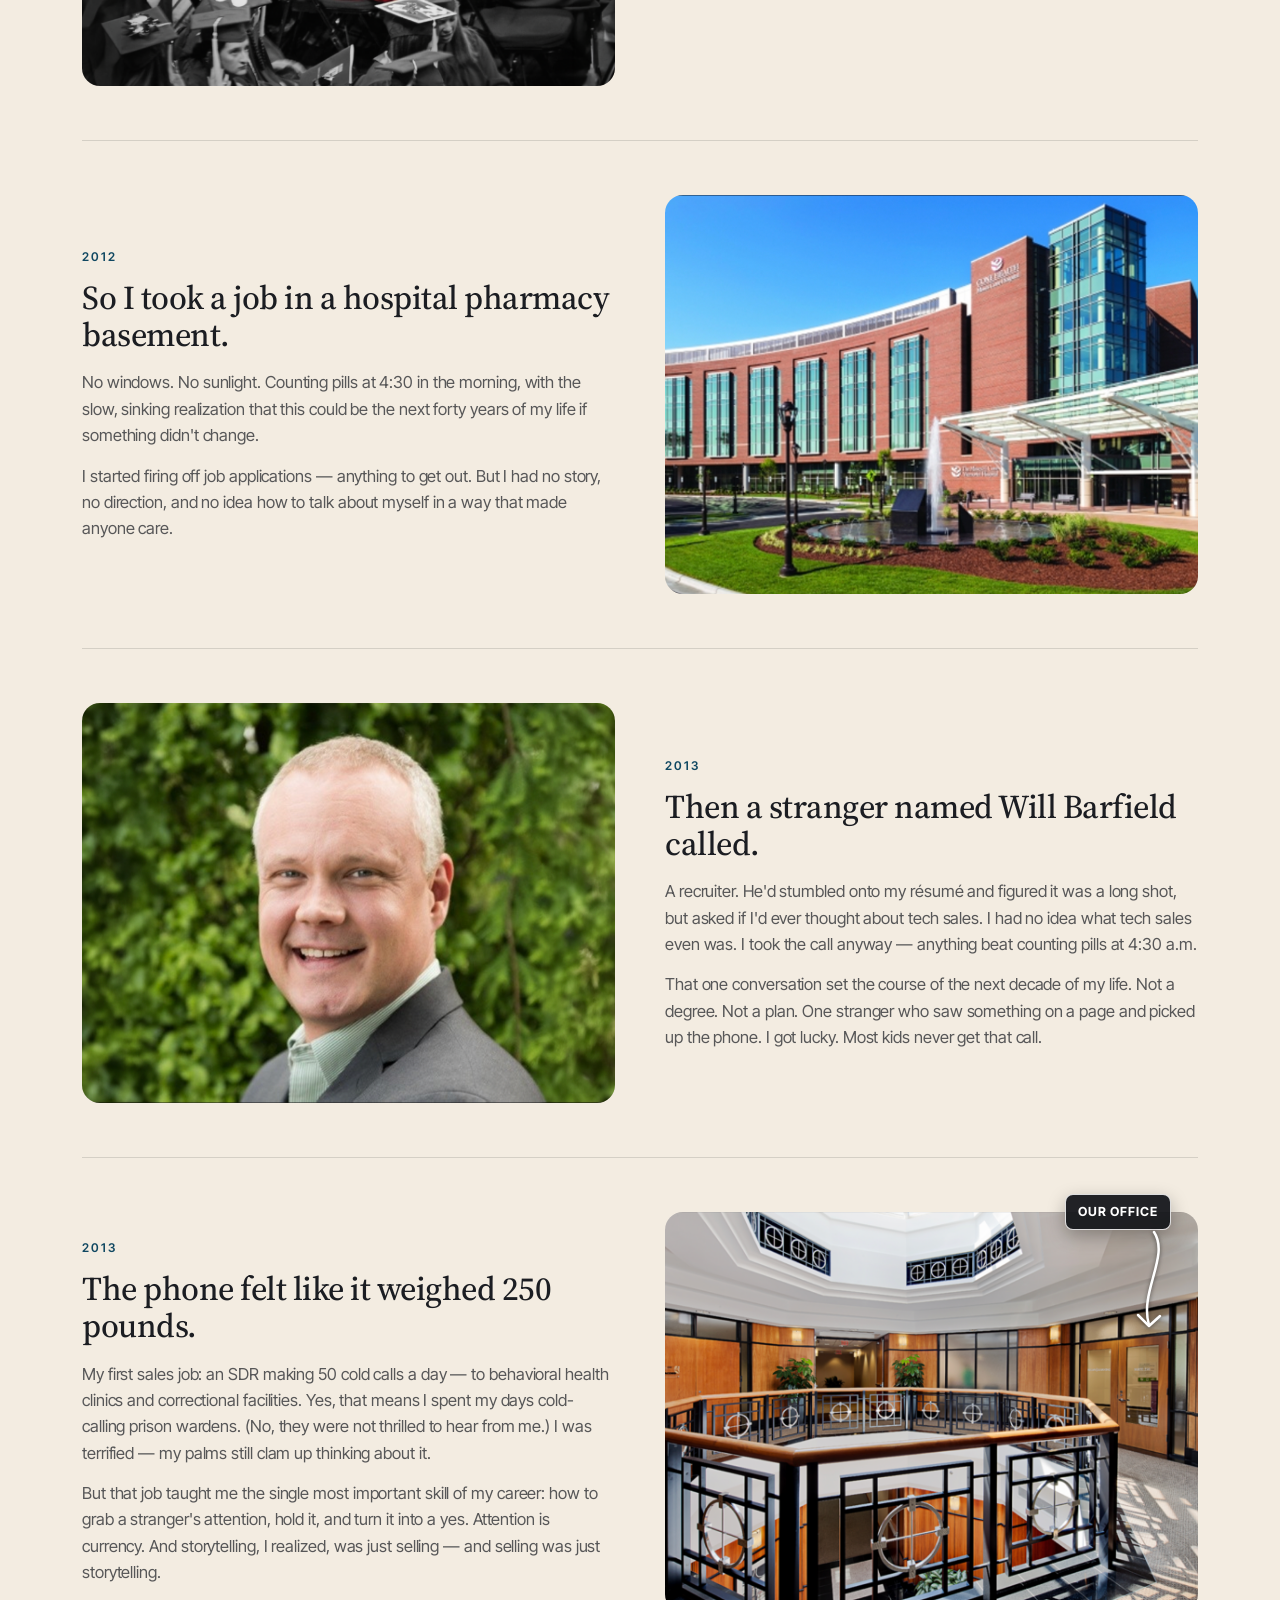
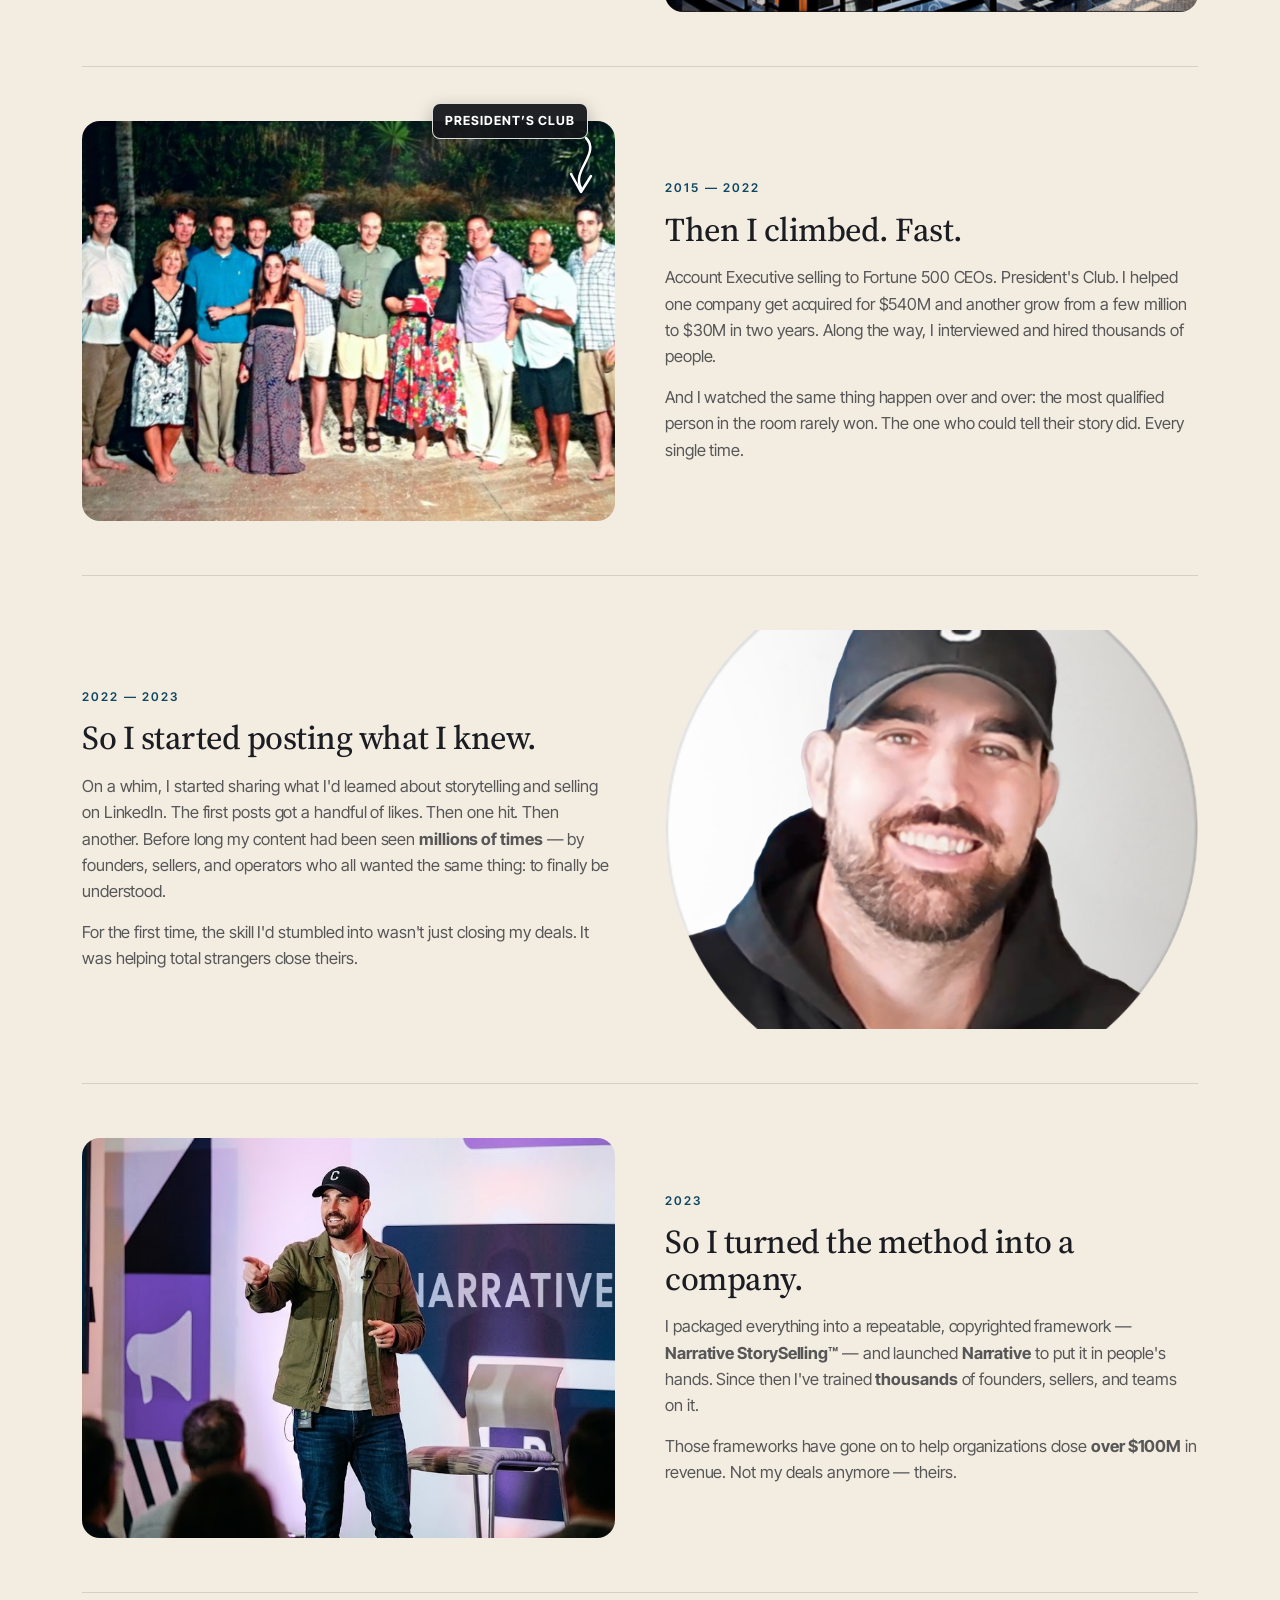
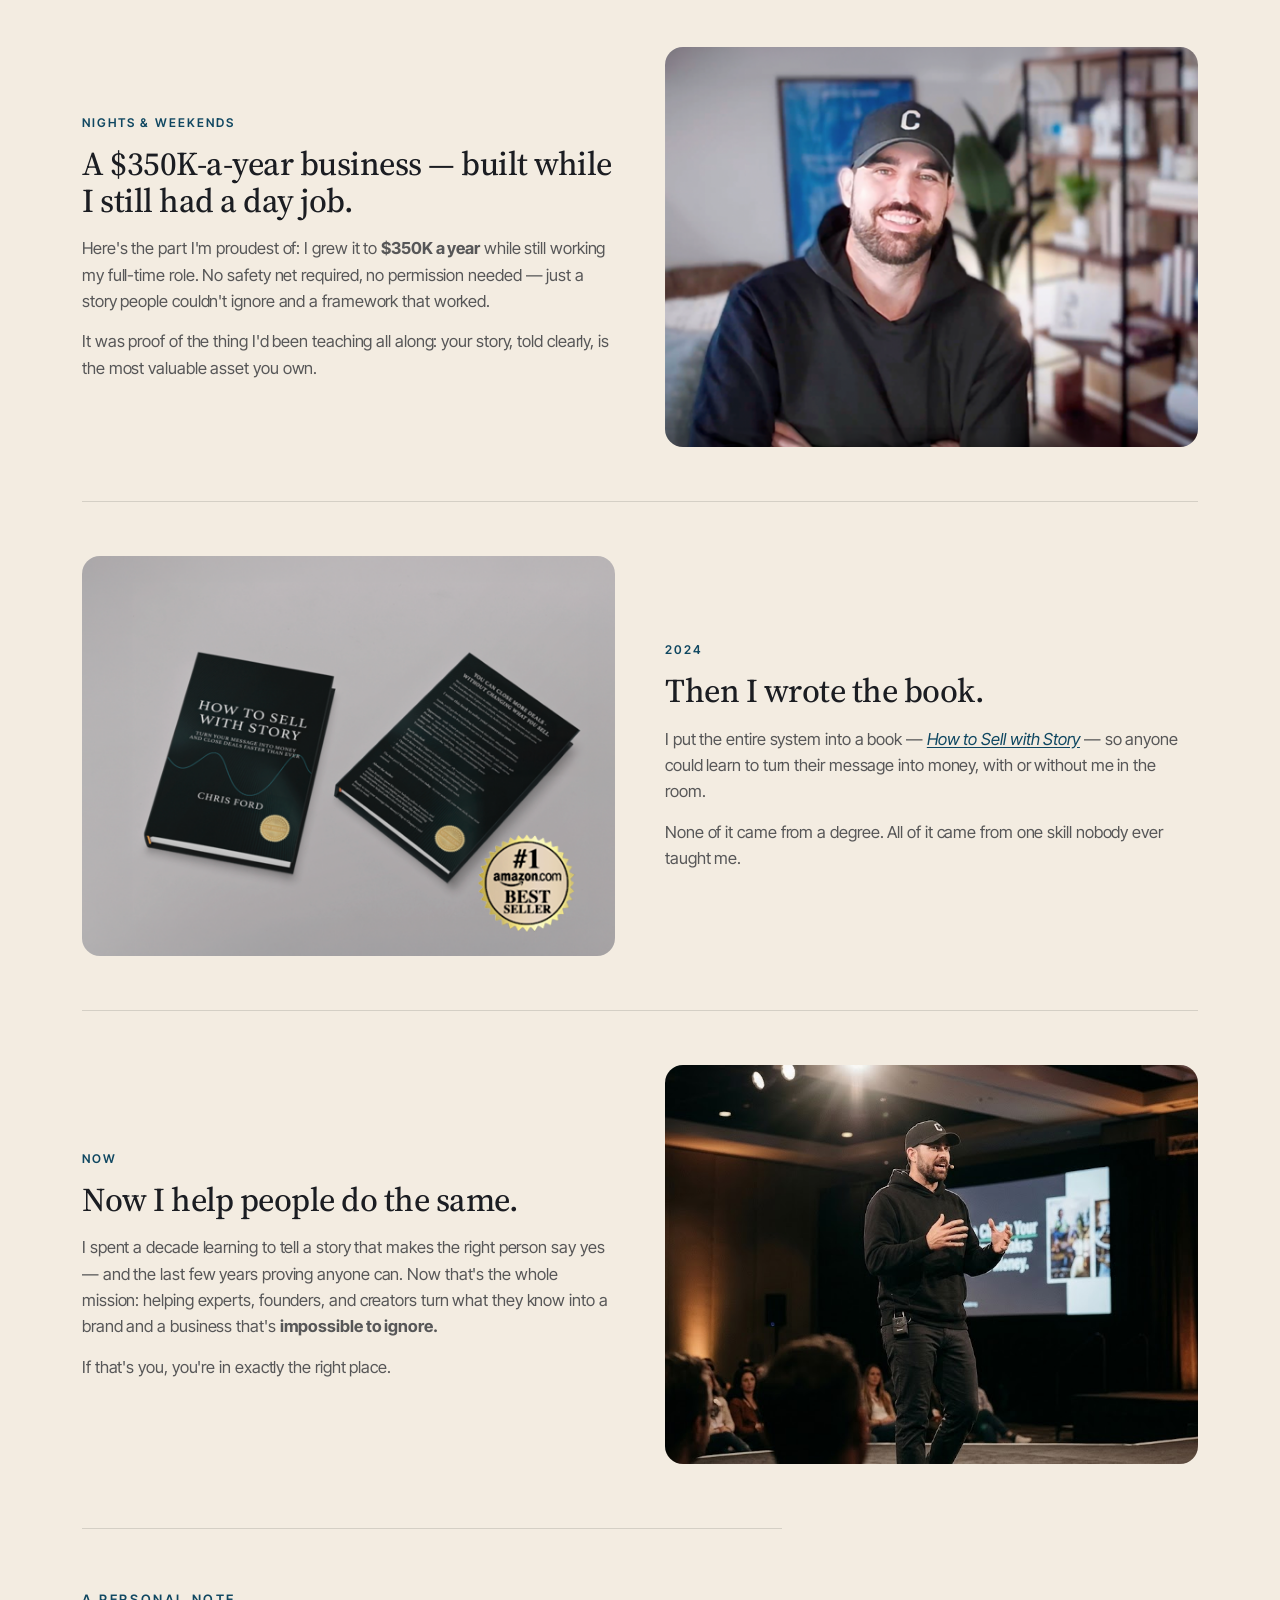
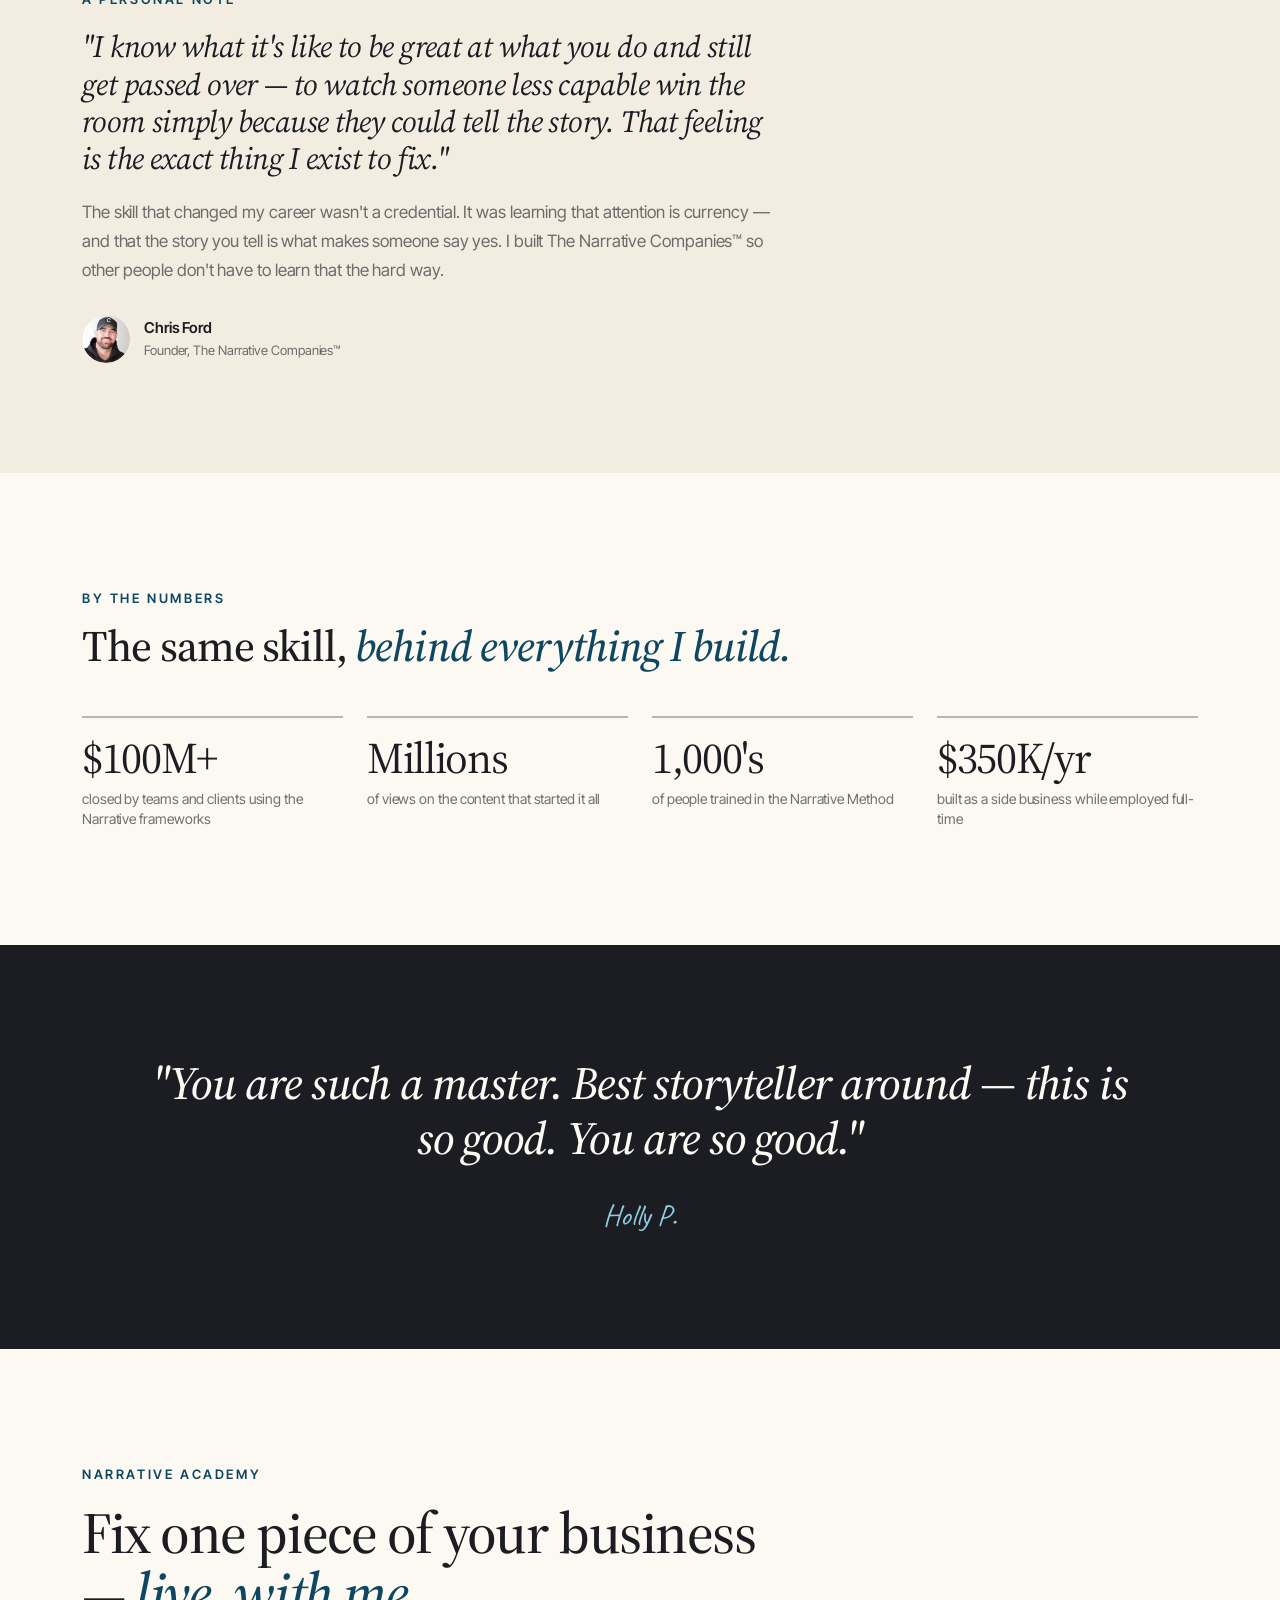
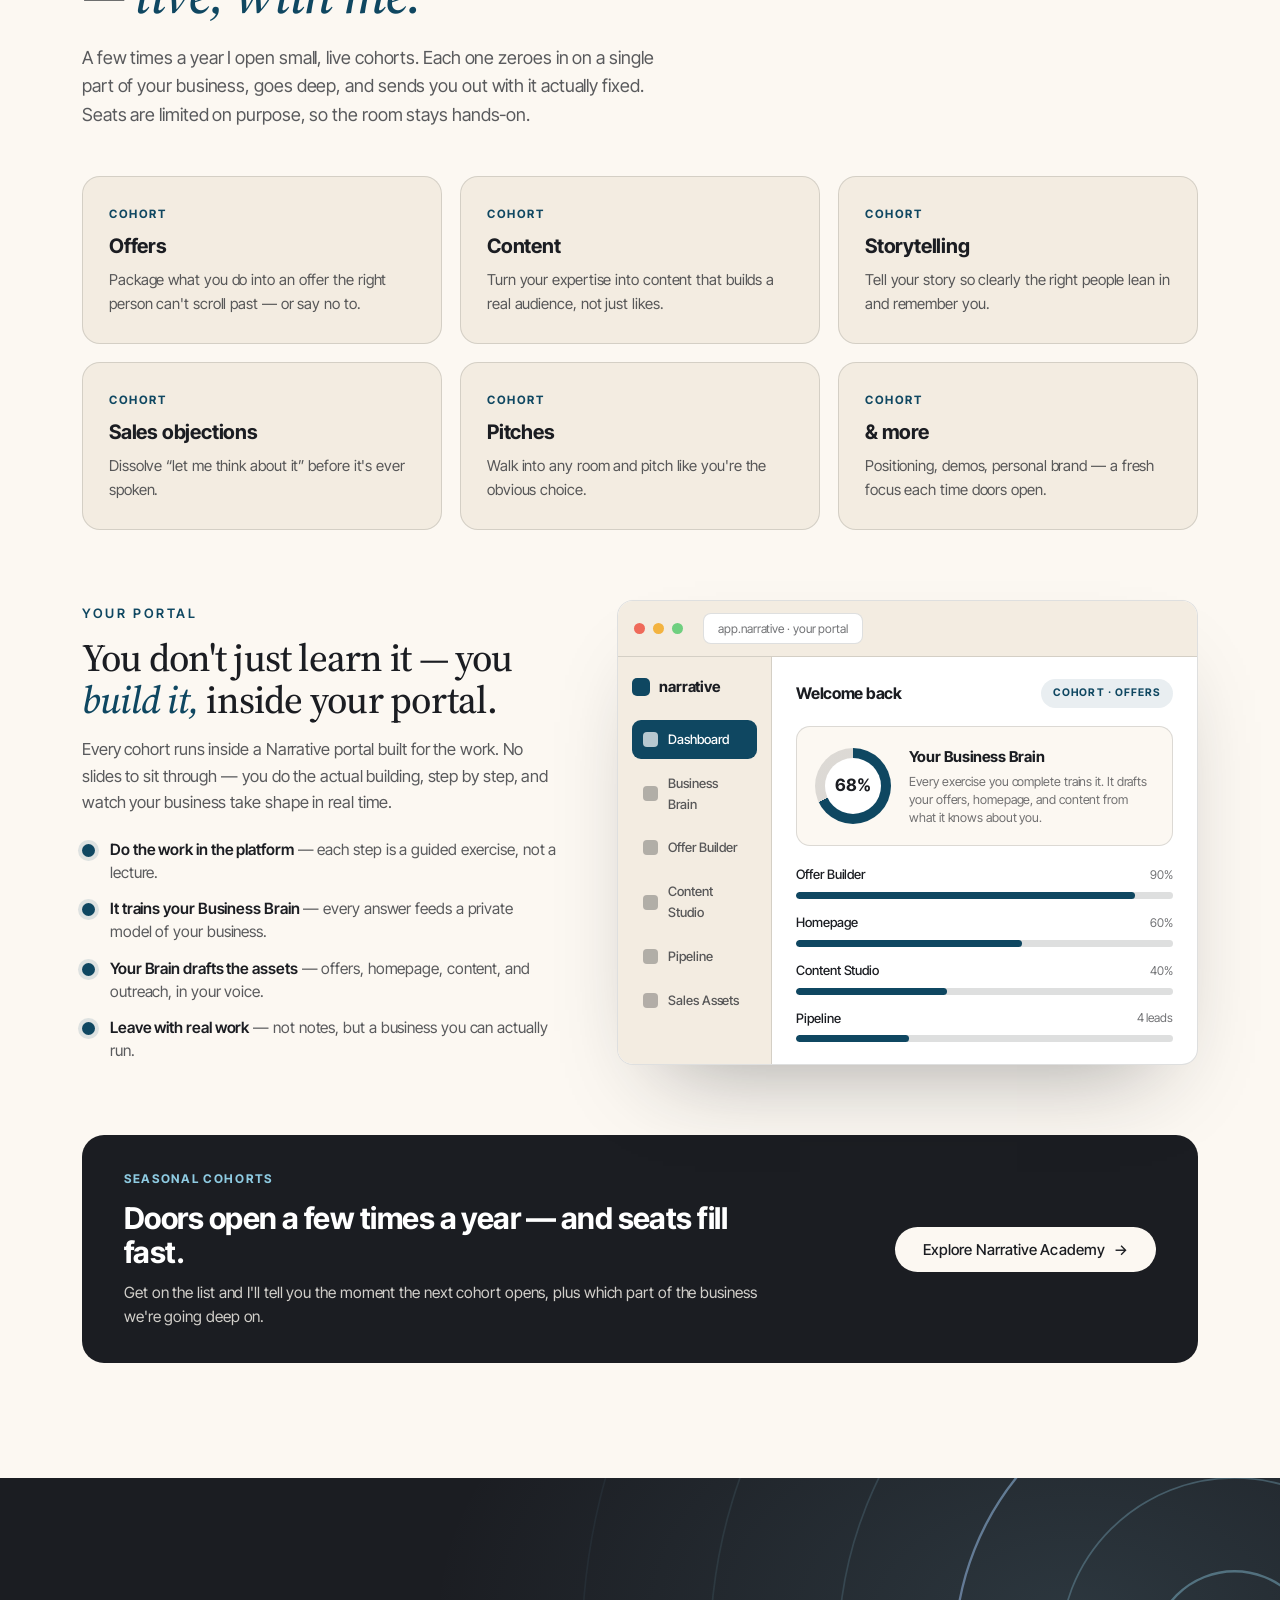
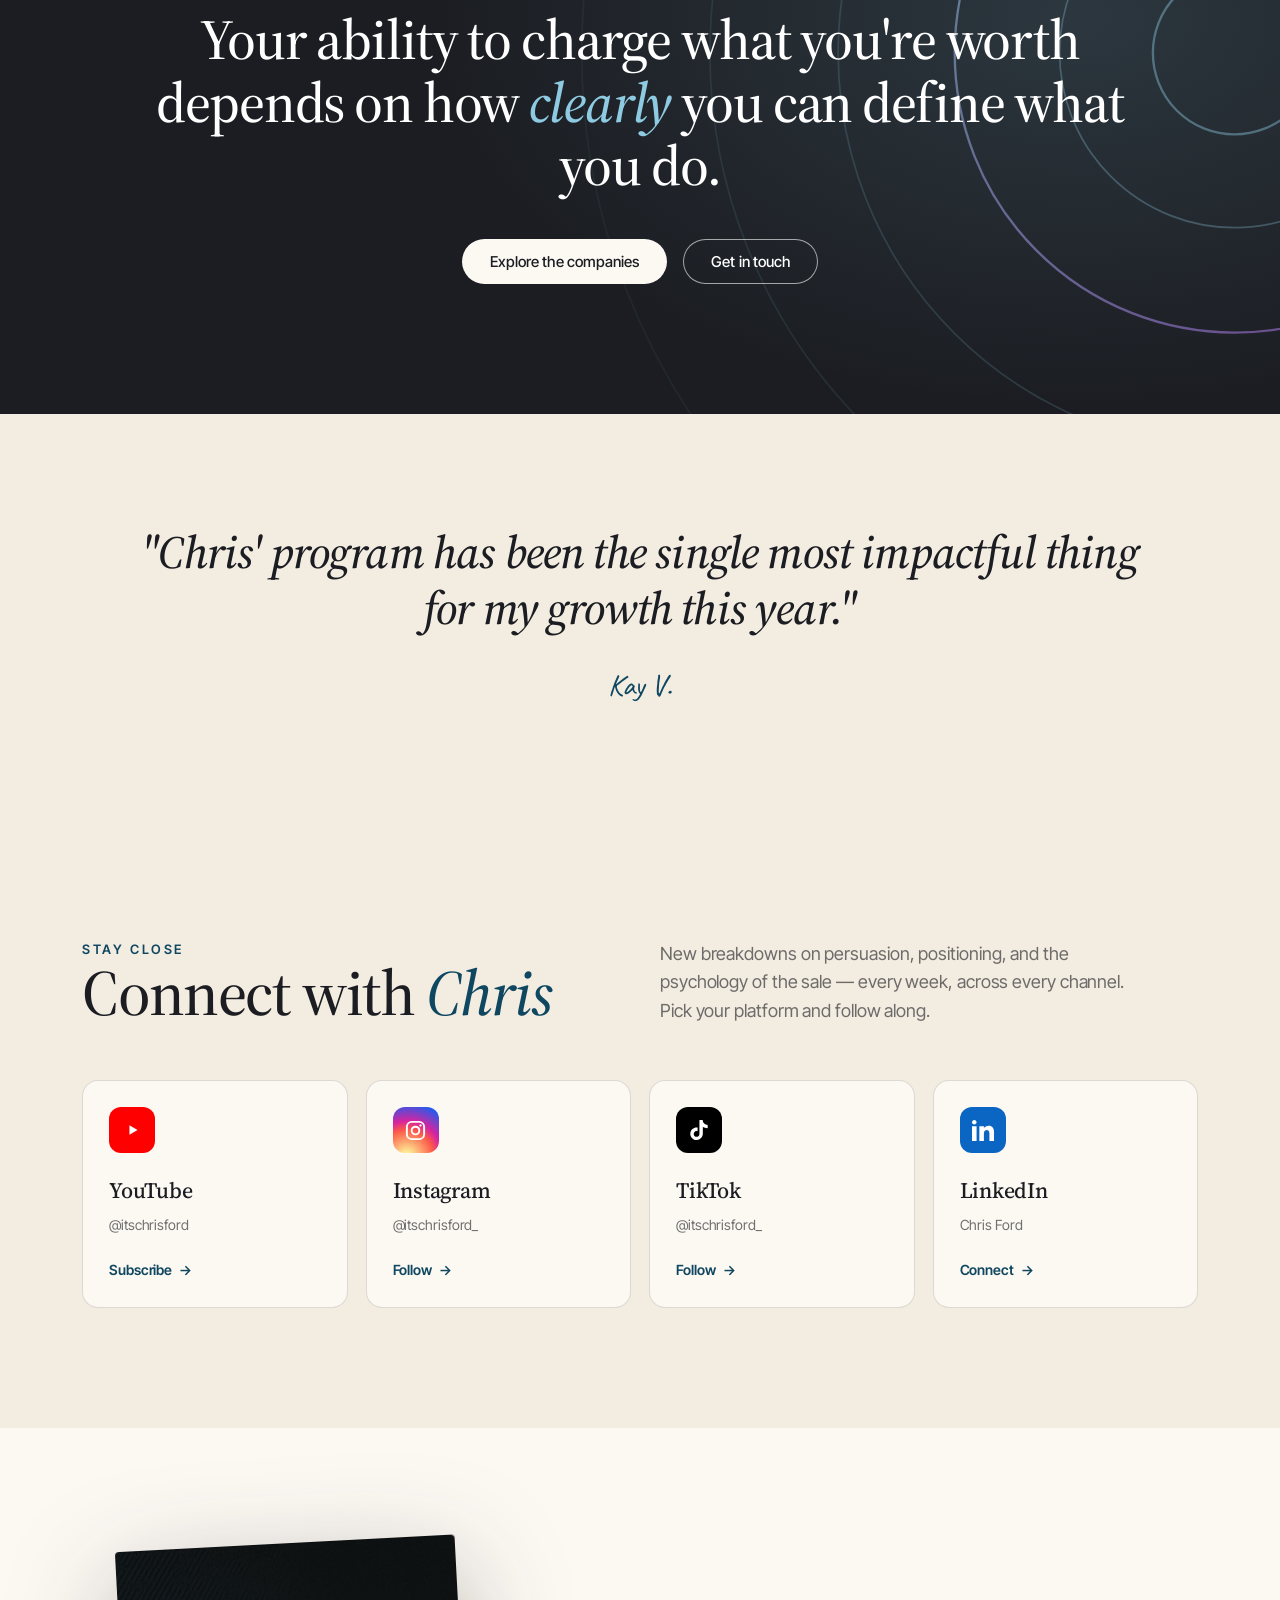
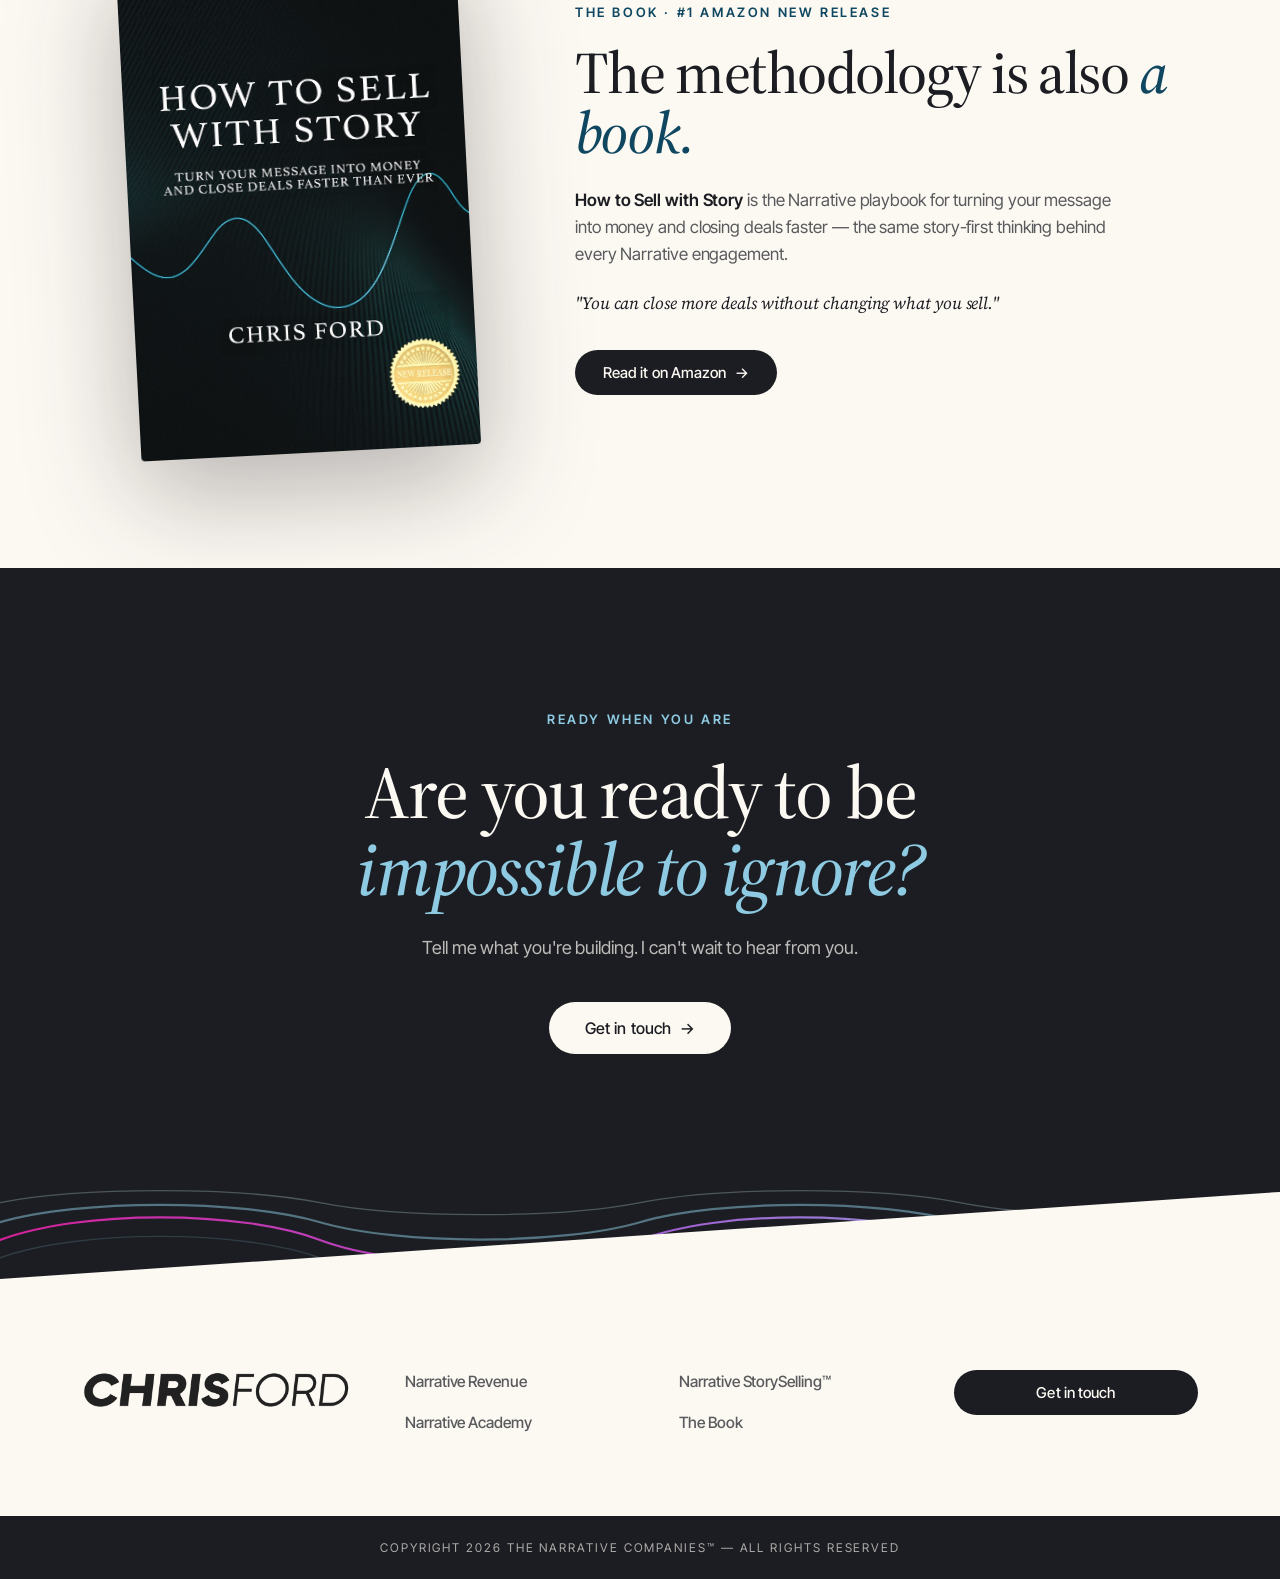
==== commit 07f2797f: "Homepage: add portal-preview mockup to Academy; restore known-band brand icons - Narrative Academy: " ====
--- a/index.html
+++ b/index.html
@@ -132,8 +132,10 @@
   /* ---------- KNOWN FROM (ink band) ---------- */
   .known{background:var(--ink);color:#fff;text-align:center;padding:64px 0}
   .known .eyebrow{margin-bottom:30px}
-  .logos{display:flex;flex-wrap:wrap;justify-content:center;align-items:center;gap:54px;opacity:.92}
-  .logos span{font-family:var(--sans);font-weight:600;font-size:20px;letter-spacing:.01em}
+  .logos{display:flex;flex-wrap:wrap;justify-content:center;align-items:center;gap:38px;opacity:.92}
+  .logos span{font-family:var(--sans);font-weight:600;font-size:15px;letter-spacing:.01em}
+  .logos .kf-logo{display:inline-flex;align-items:center;gap:8px}
+  .logos .kf-logo svg{width:16px;height:16px;fill:#fff;flex:none}
 
   /* ---------- QUOTE ---------- */
   .quote{text-align:center;padding:110px 28px;background:var(--bone)}
@@ -350,8 +352,8 @@
     .connect-cta{grid-template-columns:1fr;gap:24px}
     .cc-form{flex-direction:column}
     .foot-grid{grid-template-columns:1fr 1fr}
-    .logos{gap:28px}
-    .logos span{font-size:17px}
+    .logos{gap:24px}
+    .logos span{font-size:13.5px}
   }
   @media(max-width:560px){
     nav{padding:16px 18px}
@@ -361,8 +363,8 @@
     .about-text{padding:48px 22px}
     .about-text .name{font-size:52px}
     .known{padding:48px 0}
-    .logos{gap:18px 26px}
-    .logos span{font-size:15px}
+    .logos{gap:16px 22px}
+    .logos span{font-size:12.5px}
     .quote{padding:72px 22px}
     .charge,.proven,.gotime{padding-left:22px;padding-right:22px}
     .channels{grid-template-columns:1fr}
@@ -432,11 +434,11 @@
   <div class="eyebrow on-ink">You might know me from</div>
   <div class="logos">
     <span>The Narrative Companies™</span>
-    <span>YouTube</span>
-    <span>Instagram</span>
+    <span class="kf-logo"><svg viewBox="0 0 24 24" aria-hidden="true"><path d="M23.498 6.186a3.016 3.016 0 0 0-2.122-2.136C19.505 3.545 12 3.545 12 3.545s-7.505 0-9.377.505A3.017 3.017 0 0 0 .502 6.186C0 8.07 0 12 0 12s0 3.93.502 5.814a3.016 3.016 0 0 0 2.122 2.136c1.871.505 9.376.505 9.376.505s7.505 0 9.377-.505a3.015 3.015 0 0 0 2.122-2.136C24 15.93 24 12 24 12s0-3.93-.502-5.814zM9.545 15.568V8.432L15.818 12l-6.273 3.568z"/></svg>YouTube</span>
+    <span class="kf-logo"><svg viewBox="0 0 24 24" aria-hidden="true"><path d="M12 2.163c3.204 0 3.584.012 4.85.07 3.252.148 4.771 1.691 4.919 4.919.058 1.265.069 1.645.069 4.849 0 3.205-.012 3.584-.069 4.849-.149 3.225-1.664 4.771-4.919 4.919-1.266.058-1.644.07-4.85.07-3.204 0-3.584-.012-4.849-.07-3.26-.149-4.771-1.699-4.919-4.92-.058-1.265-.07-1.644-.07-4.849 0-3.204.013-3.583.07-4.849.149-3.227 1.664-4.771 4.919-4.919 1.266-.057 1.645-.069 4.849-.069zM12 0C8.741 0 8.333.014 7.053.072 2.695.272.273 2.69.073 7.052.014 8.333 0 8.741 0 12c0 3.259.014 3.668.072 4.948.2 4.358 2.618 6.78 6.98 6.98C8.333 23.986 8.741 24 12 24c3.259 0 3.668-.014 4.948-.072 4.354-.2 6.782-2.618 6.979-6.98.059-1.28.073-1.689.073-4.948 0-3.259-.014-3.667-.072-4.947-.196-4.354-2.617-6.78-6.979-6.98C15.668.014 15.259 0 12 0zm0 5.838a6.162 6.162 0 1 0 0 12.324 6.162 6.162 0 0 0 0-12.324zM12 16a4 4 0 1 1 0-8 4 4 0 0 1 0 8zm6.406-11.845a1.44 1.44 0 1 0 0 2.881 1.44 1.44 0 0 0 0-2.881z"/></svg>Instagram</span>
     <span>How to Sell With Story</span>
     <span><i>differentiated*</i></span>
-    <span>TikTok</span>
+    <span class="kf-logo"><svg viewBox="0 0 24 24" aria-hidden="true"><path d="M12.525.02c1.31-.02 2.61-.01 3.91-.02.08 1.53.63 3.09 1.75 4.17 1.12 1.11 2.7 1.62 4.24 1.79v4.03c-1.44-.05-2.89-.35-4.2-.97-.57-.26-1.1-.59-1.62-.93-.01 2.92.01 5.84-.02 8.75-.08 1.4-.54 2.79-1.35 3.94-1.31 1.92-3.58 3.17-5.91 3.21-1.43.08-2.86-.31-4.08-1.03-2.02-1.19-3.44-3.37-3.65-5.71-.02-.5-.03-1-.01-1.49.18-1.9 1.12-3.72 2.58-4.96 1.66-1.44 3.98-2.13 6.15-1.72.02 1.48-.04 2.96-.04 4.44-.99-.32-2.15-.23-3.02.37-.63.41-1.11 1.04-1.36 1.75-.21.51-.15 1.07-.14 1.61.24 1.64 1.82 3.02 3.5 2.87 1.12-.01 2.19-.66 2.77-1.61.19-.33.4-.67.41-1.06.1-1.79.06-3.57.07-5.36.01-4.03-.01-8.05.02-12.07z"/></svg>TikTok</span>
   </div>
 </section>
 
@@ -669,6 +671,48 @@
   .academy-cta .btn{flex:none}
   @media(max-width:900px){.academy-grid{grid-template-columns:1fr 1fr}.academy-cta{flex-direction:column;align-items:flex-start;gap:22px;padding:30px 26px}}
   @media(max-width:560px){.academy-grid{grid-template-columns:1fr}}
+
+  /* ---- portal showcase ---- */
+  .portal{margin:clamp(44px,6vw,70px) 0}
+  .portal-grid{display:grid;grid-template-columns:.9fr 1.1fr;gap:clamp(32px,5vw,60px);align-items:center}
+  .portal-copy .eyebrow{margin-bottom:14px}
+  .portal-copy h2{font-weight:500;font-size:clamp(26px,3vw,40px);line-height:1.08;letter-spacing:-0.02em}
+  .portal-copy h2 em{color:var(--teal)}
+  .portal-copy > p{margin-top:16px;color:var(--ink-soft);font-size:16.5px;max-width:520px}
+  .portal-list{list-style:none;margin:22px 0 0;padding:0;display:grid;gap:13px}
+  .portal-list li{position:relative;padding-left:28px;color:var(--ink-soft);font-size:15.5px;line-height:1.5}
+  .portal-list li b{color:var(--ink);font-weight:600}
+  .portal-list li::before{content:"";position:absolute;left:0;top:6px;width:13px;height:13px;border-radius:50%;background:var(--teal);box-shadow:0 0 0 4px rgba(15,71,97,.12)}
+  .portal-mock{border-radius:16px;overflow:hidden;background:#fff;border:1px solid var(--hairline);box-shadow:0 44px 90px -46px rgba(27,29,34,.42)}
+  .pm-bar{display:flex;align-items:center;gap:8px;padding:12px 16px;background:var(--bone-soft);border-bottom:1px solid var(--hairline)}
+  .pm-dot{width:11px;height:11px;border-radius:50%}
+  .pm-dot.r{background:#ef6a5a}.pm-dot.y{background:#f3b340}.pm-dot.g{background:#6fcf7f}
+  .pm-url{margin-left:12px;font-family:var(--sans);font-size:12px;color:var(--muted);background:#fff;border:1px solid var(--hairline);border-radius:8px;padding:5px 14px}
+  .pm-body{display:grid;grid-template-columns:154px 1fr;min-height:366px}
+  .pm-side{background:var(--bone-soft);border-right:1px solid var(--hairline);padding:18px 14px;display:flex;flex-direction:column;gap:5px}
+  .pm-brand{display:flex;align-items:center;gap:9px;font-family:var(--display);font-weight:700;font-size:15px;color:var(--ink);margin-bottom:16px;letter-spacing:-0.01em}
+  .pm-brand .sp{width:18px;height:18px;border-radius:5px;background:var(--teal)}
+  .pm-nav{display:flex;align-items:center;gap:10px;padding:9px 11px;border-radius:9px;font-size:13px;font-weight:500;color:var(--ink-soft)}
+  .pm-nav .ic{width:15px;height:15px;border-radius:4px;background:var(--hairline-2);flex:none}
+  .pm-nav.on{background:var(--teal);color:#fff}
+  .pm-nav.on .ic{background:rgba(255,255,255,.7)}
+  .pm-main{padding:22px 24px}
+  .pm-head{display:flex;align-items:center;justify-content:space-between;gap:12px;margin-bottom:18px}
+  .pm-head h4{font-family:var(--display);font-weight:700;font-size:16px;color:var(--ink)}
+  .pm-badge{font-size:10.5px;font-weight:700;letter-spacing:.1em;text-transform:uppercase;color:var(--teal);background:rgba(15,71,97,.09);border-radius:100px;padding:6px 12px;white-space:nowrap}
+  .pm-brain{display:flex;align-items:center;gap:18px;padding:18px;border:1px solid var(--hairline);border-radius:14px;background:var(--bone);margin-bottom:18px}
+  .pm-ring{width:76px;height:76px;border-radius:50%;flex:none;background:conic-gradient(var(--teal) 0 68%, var(--hairline) 68% 100%);display:flex;align-items:center;justify-content:center}
+  .pm-ring span{width:56px;height:56px;border-radius:50%;background:#fff;display:flex;align-items:center;justify-content:center;font-family:var(--display);font-weight:700;font-size:17px;color:var(--ink)}
+  .pm-brain-t .t{font-family:var(--display);font-weight:700;font-size:15px;color:var(--ink)}
+  .pm-brain-t .s{font-size:12.5px;color:var(--muted);margin-top:4px;line-height:1.45}
+  .pm-rows{display:grid;gap:13px}
+  .pm-row{display:grid;grid-template-columns:1fr auto;gap:7px 12px;align-items:center}
+  .pm-row .nm{font-size:13px;font-weight:500;color:var(--ink)}
+  .pm-row .pct{font-size:12px;color:var(--muted)}
+  .pm-row .track{grid-column:1/-1;height:7px;border-radius:100px;background:var(--hairline);overflow:hidden}
+  .pm-row .fill{height:100%;border-radius:100px;background:var(--teal)}
+  @media(max-width:900px){.portal-grid{grid-template-columns:1fr;gap:34px}}
+  @media(max-width:560px){.pm-body{grid-template-columns:1fr}.pm-side{display:none}}
 </style>
 <section class="academy" id="academy">
   <div class="container">
@@ -685,6 +729,53 @@
       <div class="ac-card"><div class="ac-tag">Cohort</div><h3>Pitches</h3><p>Walk into any room and pitch like you're the obvious choice.</p></div>
       <div class="ac-card"><div class="ac-tag">Cohort</div><h3>&amp; more</h3><p>Positioning, demos, personal brand &mdash; a fresh focus each time doors open.</p></div>
     </div>
+
+    <div class="portal">
+      <div class="portal-grid">
+        <div class="portal-copy">
+          <div class="eyebrow">Your portal</div>
+          <h2>You don't just learn it &mdash; you <em>build it,</em> inside your portal.</h2>
+          <p>Every cohort runs inside a Narrative portal built for the work. No slides to sit through &mdash; you do the actual building, step by step, and watch your business take shape in real time.</p>
+          <ul class="portal-list">
+            <li><b>Do the work in the platform</b> &mdash; each step is a guided exercise, not a lecture.</li>
+            <li><b>It trains your Business Brain</b> &mdash; every answer feeds a private model of your business.</li>
+            <li><b>Your Brain drafts the assets</b> &mdash; offers, homepage, content, and outreach, in your voice.</li>
+            <li><b>Leave with real work</b> &mdash; not notes, but a business you can actually run.</li>
+          </ul>
+        </div>
+        <div class="portal-mock" aria-hidden="true">
+          <div class="pm-bar"><span class="pm-dot r"></span><span class="pm-dot y"></span><span class="pm-dot g"></span><span class="pm-url">app.narrative &middot; your portal</span></div>
+          <div class="pm-body">
+            <div class="pm-side">
+              <div class="pm-brand"><span class="sp"></span>narrative</div>
+              <div class="pm-nav on"><span class="ic"></span><span class="lbl">Dashboard</span></div>
+              <div class="pm-nav"><span class="ic"></span><span class="lbl">Business Brain</span></div>
+              <div class="pm-nav"><span class="ic"></span><span class="lbl">Offer Builder</span></div>
+              <div class="pm-nav"><span class="ic"></span><span class="lbl">Content Studio</span></div>
+              <div class="pm-nav"><span class="ic"></span><span class="lbl">Pipeline</span></div>
+              <div class="pm-nav"><span class="ic"></span><span class="lbl">Sales Assets</span></div>
+            </div>
+            <div class="pm-main">
+              <div class="pm-head"><h4>Welcome back</h4><span class="pm-badge">Cohort &middot; Offers</span></div>
+              <div class="pm-brain">
+                <div class="pm-ring"><span>68%</span></div>
+                <div class="pm-brain-t">
+                  <div class="t">Your Business Brain</div>
+                  <div class="s">Every exercise you complete trains it. It drafts your offers, homepage, and content from what it knows about you.</div>
+                </div>
+              </div>
+              <div class="pm-rows">
+                <div class="pm-row"><span class="nm">Offer Builder</span><span class="pct">90%</span><div class="track"><div class="fill" style="width:90%"></div></div></div>
+                <div class="pm-row"><span class="nm">Homepage</span><span class="pct">60%</span><div class="track"><div class="fill" style="width:60%"></div></div></div>
+                <div class="pm-row"><span class="nm">Content Studio</span><span class="pct">40%</span><div class="track"><div class="fill" style="width:40%"></div></div></div>
+                <div class="pm-row"><span class="nm">Pipeline</span><span class="pct">4 leads</span><div class="track"><div class="fill" style="width:30%"></div></div></div>
+              </div>
+            </div>
+          </div>
+        </div>
+      </div>
+    </div>
+
     <div class="academy-cta">
       <div>
         <div class="ac-eyebrow">Seasonal cohorts</div>
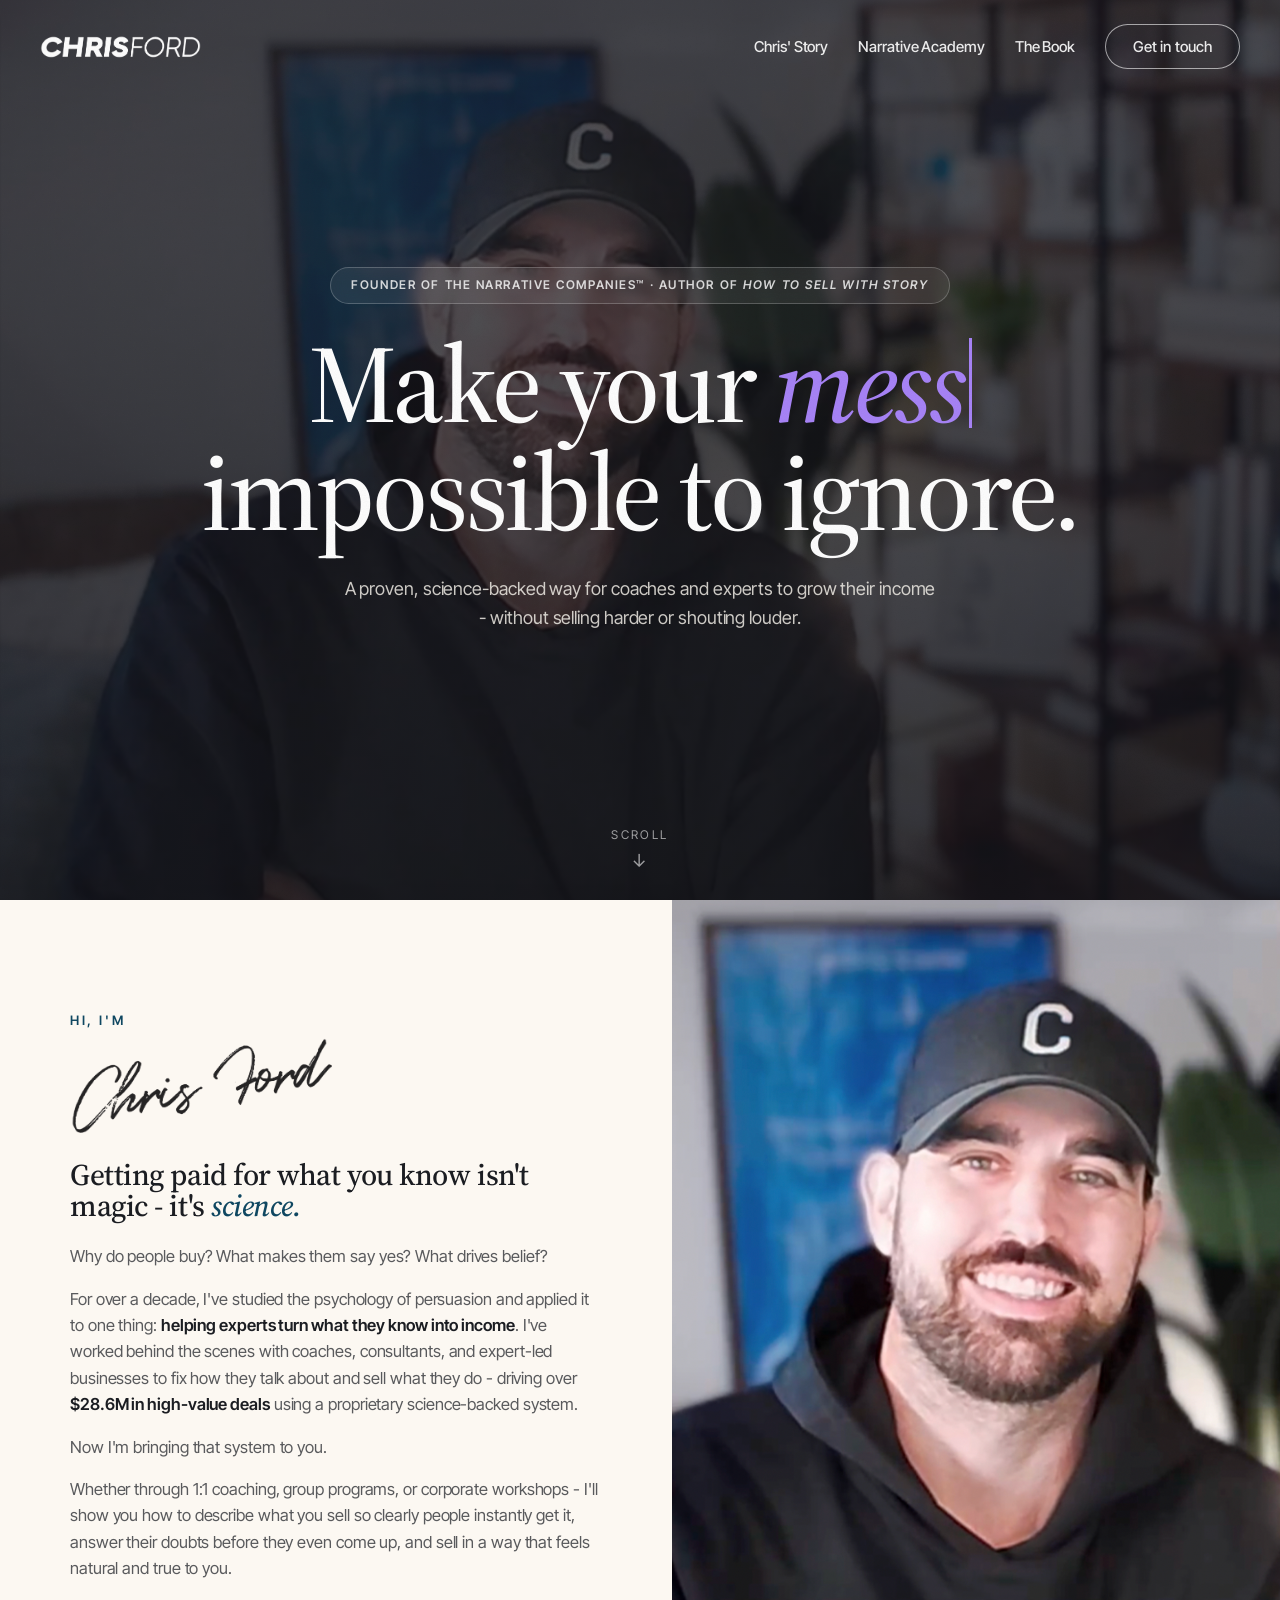
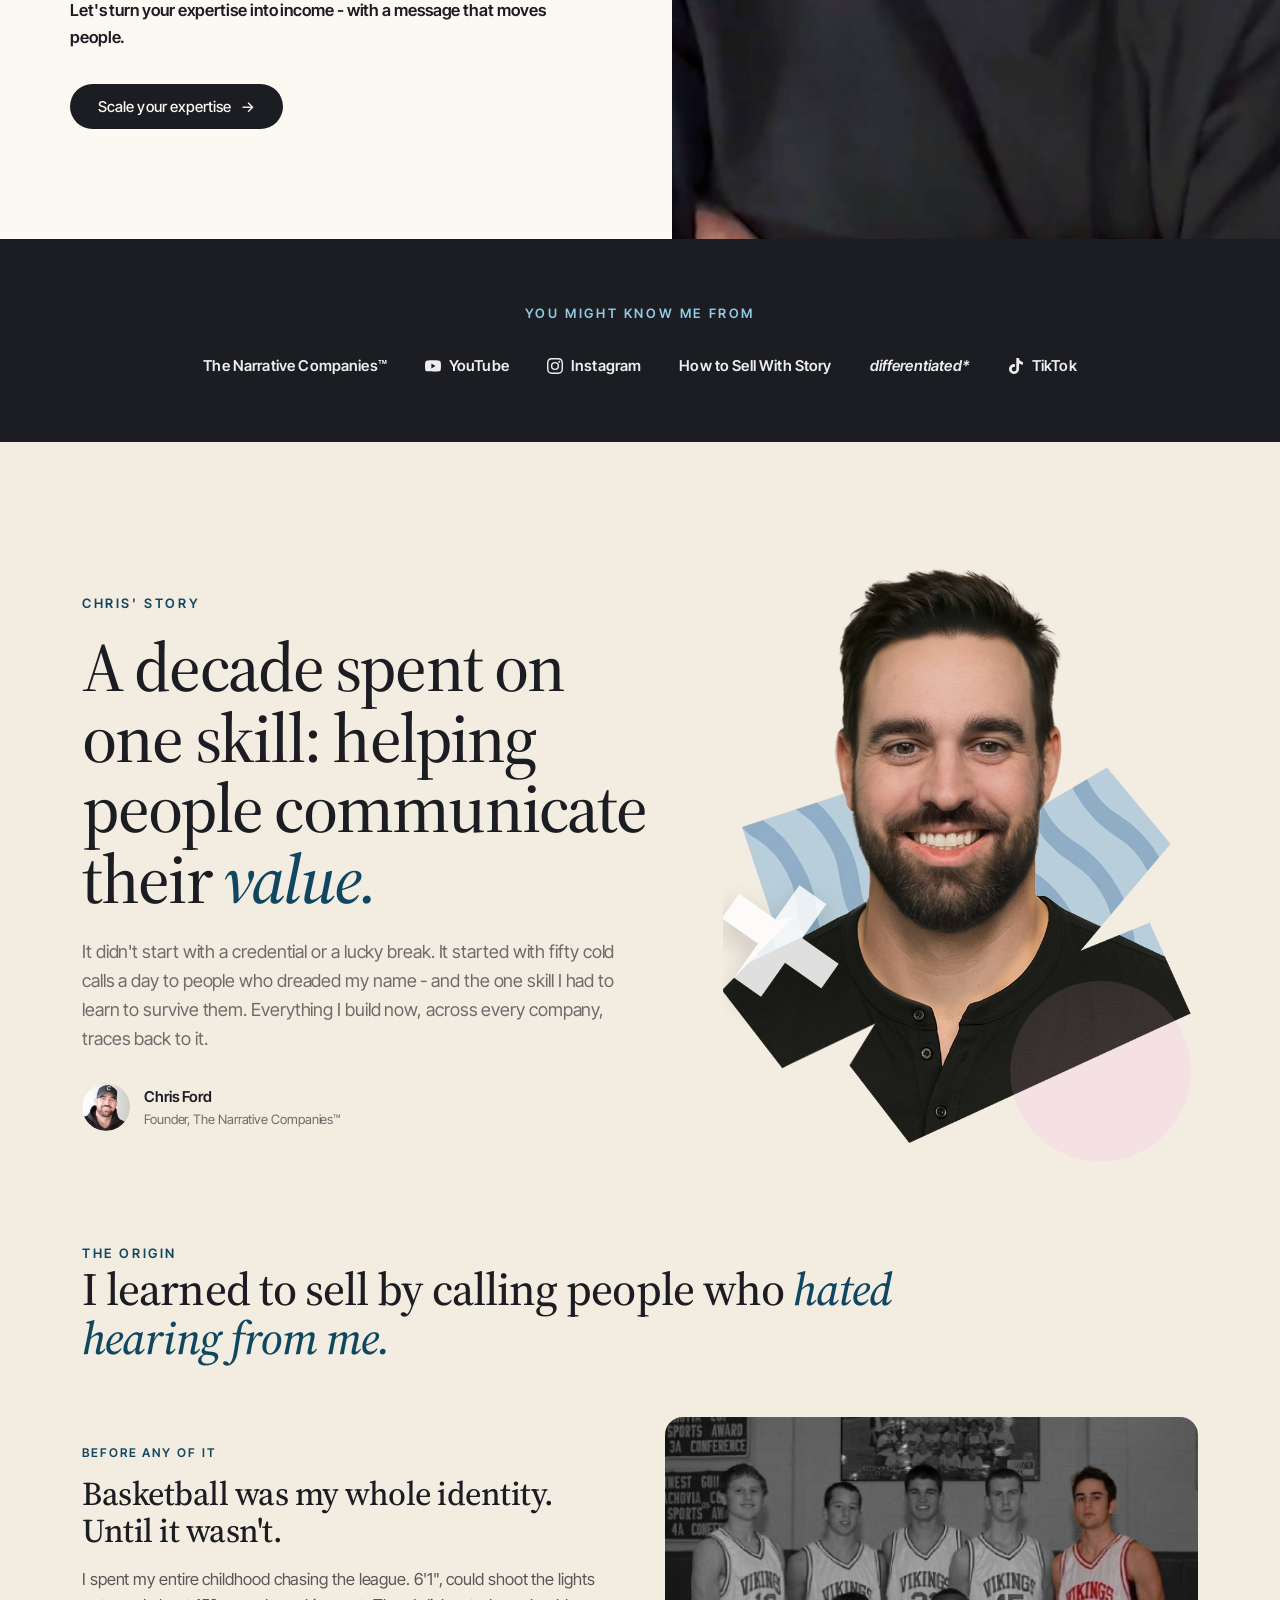
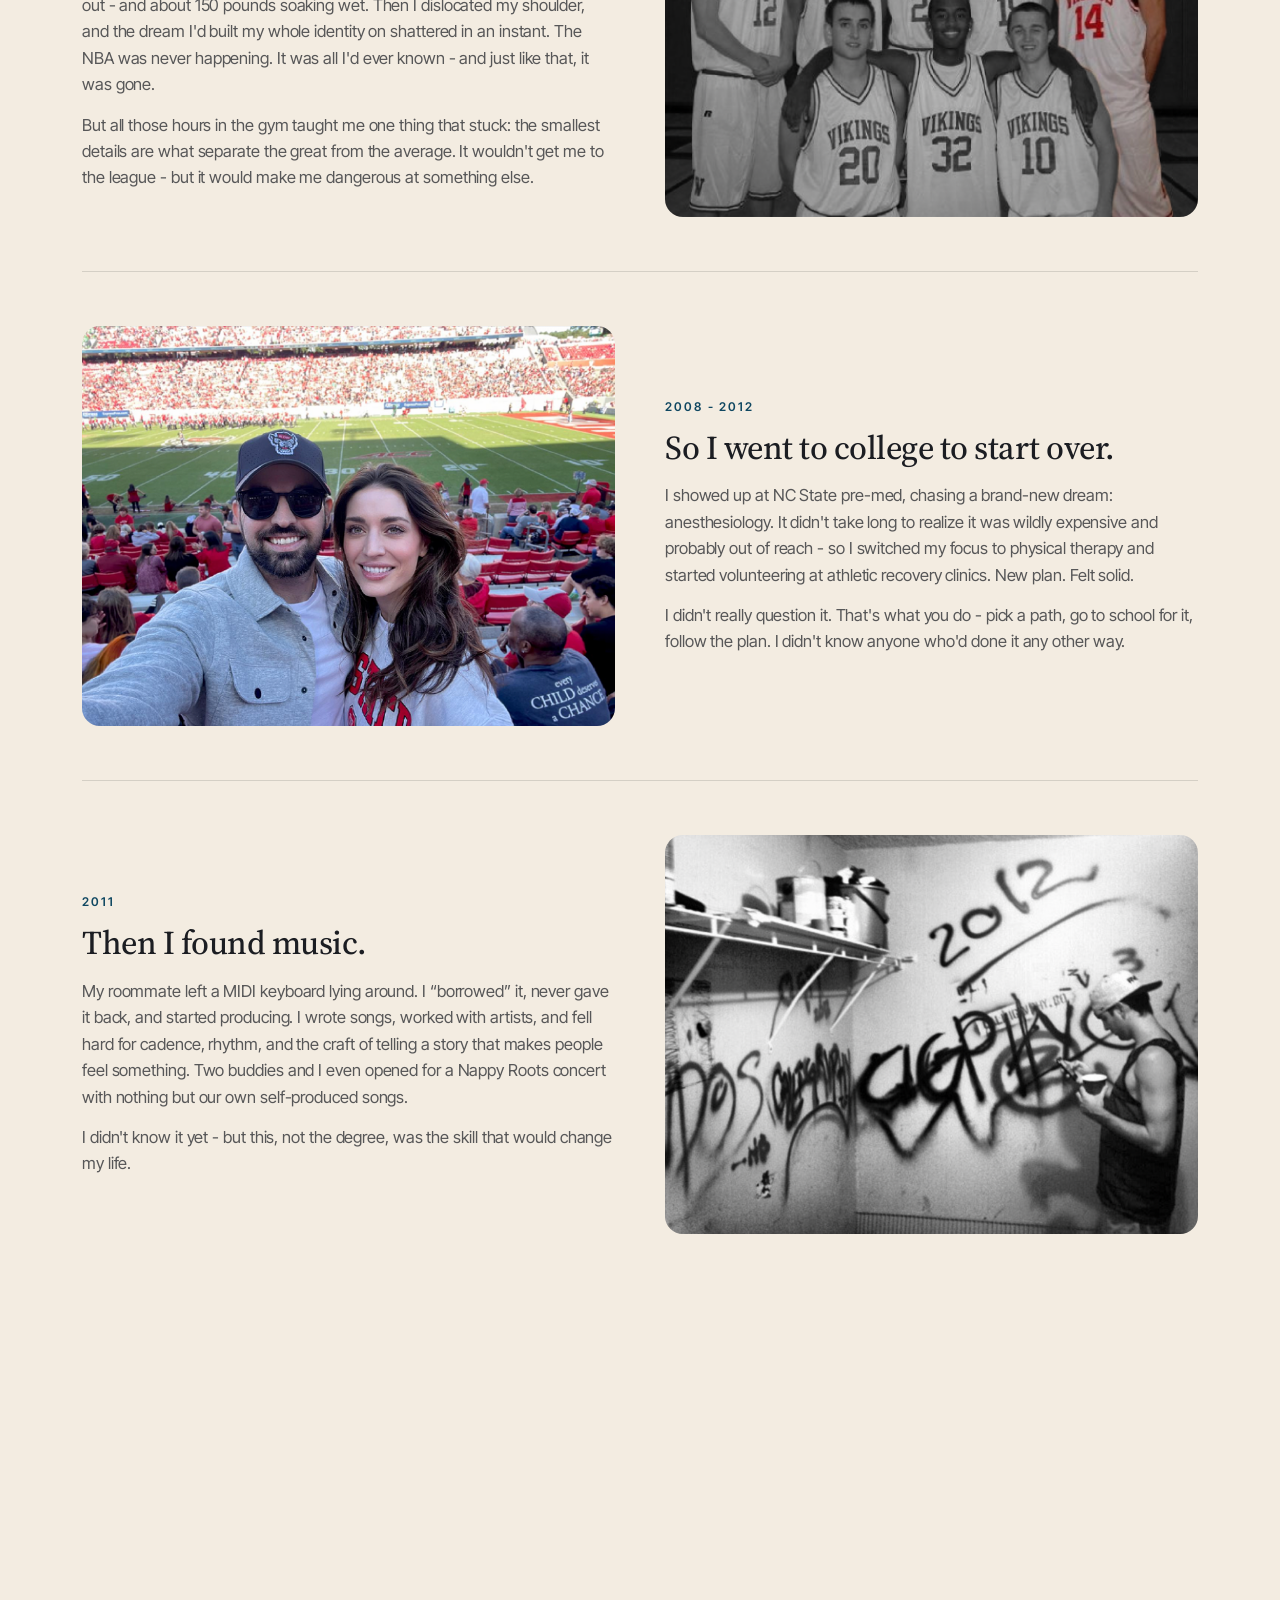
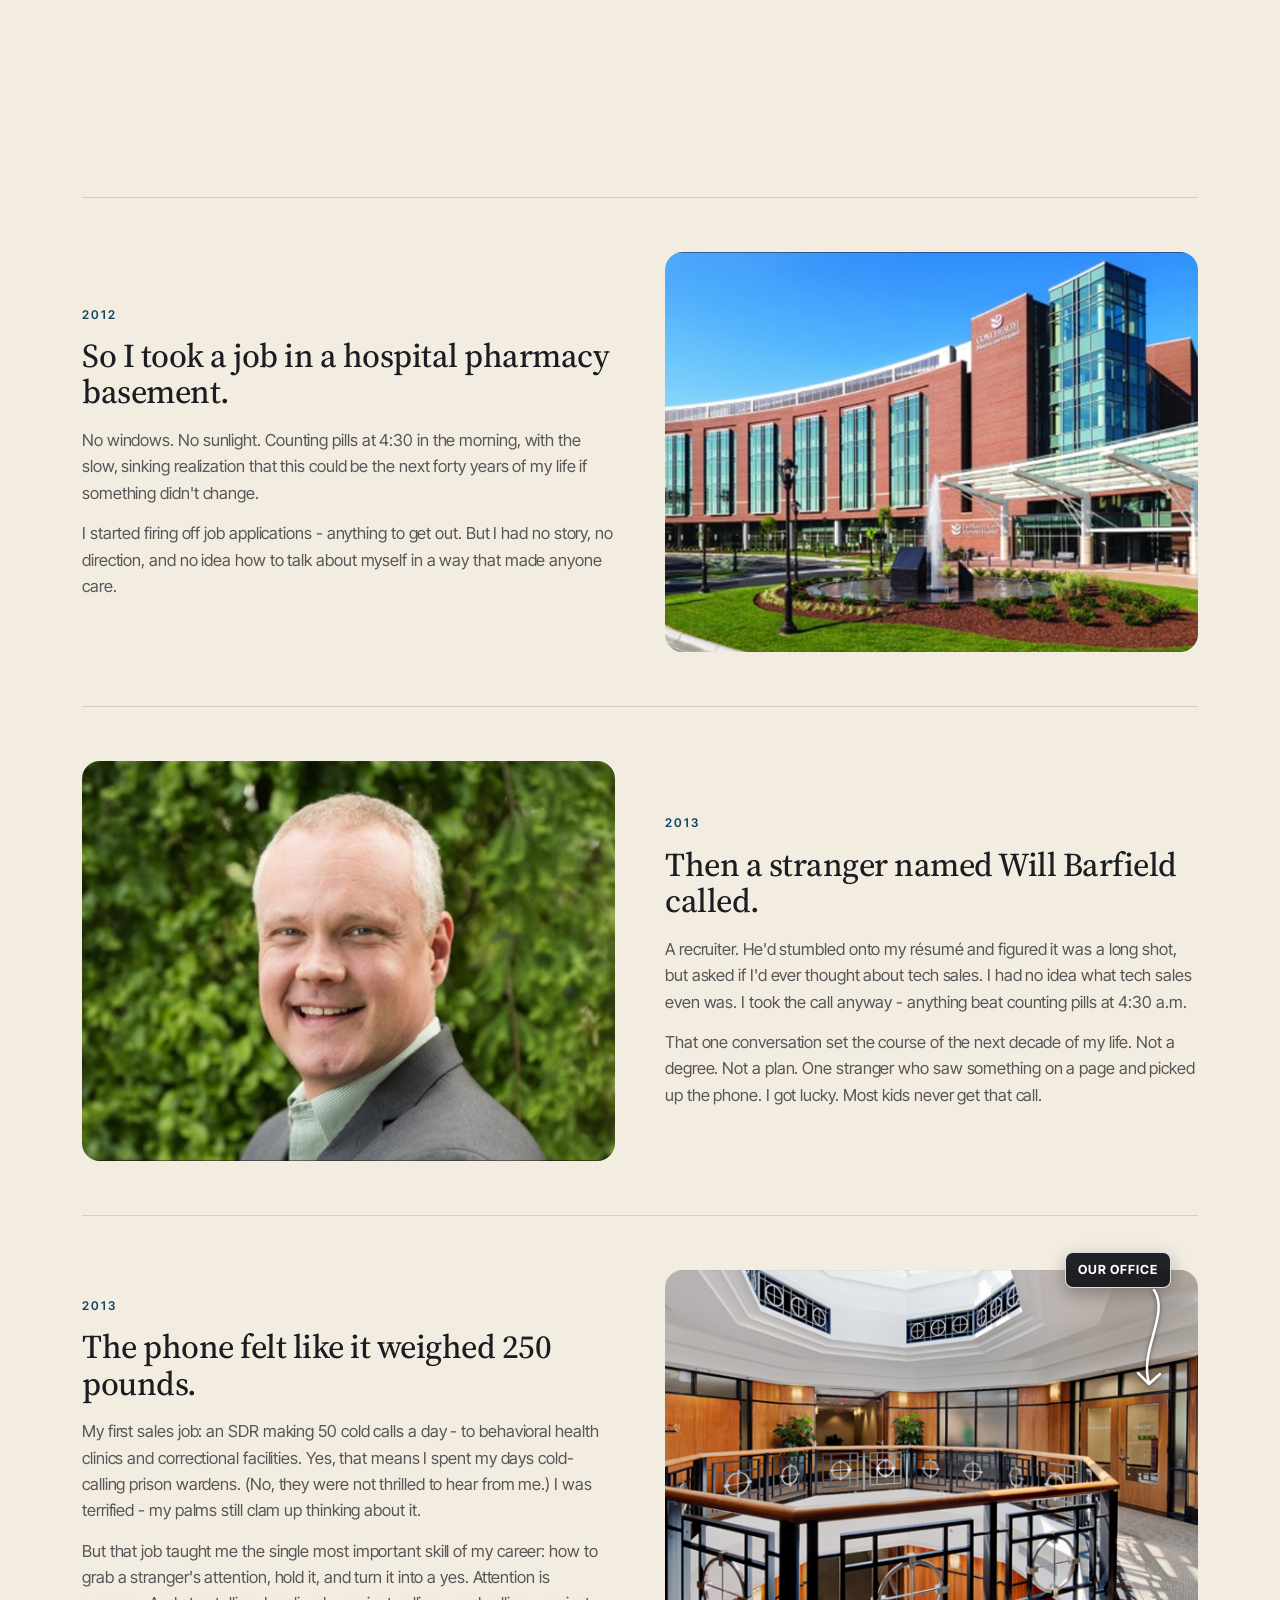
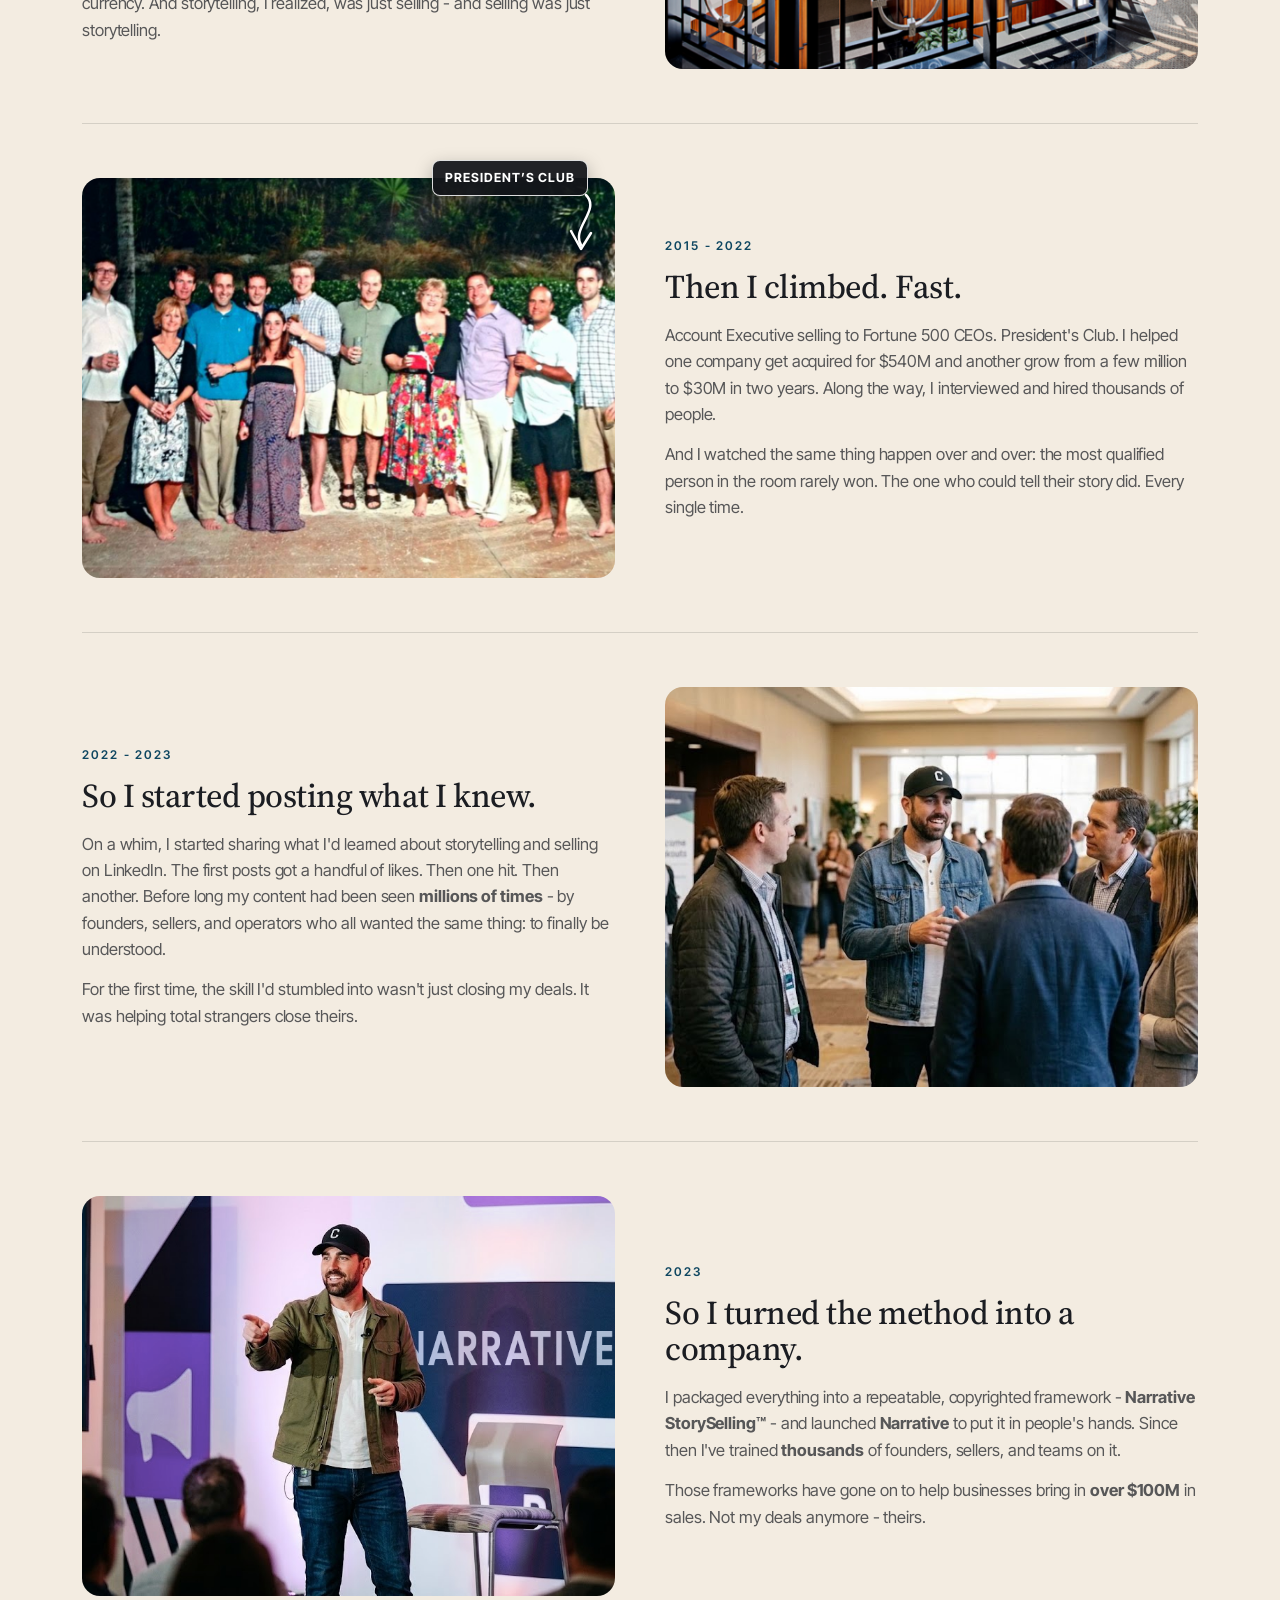
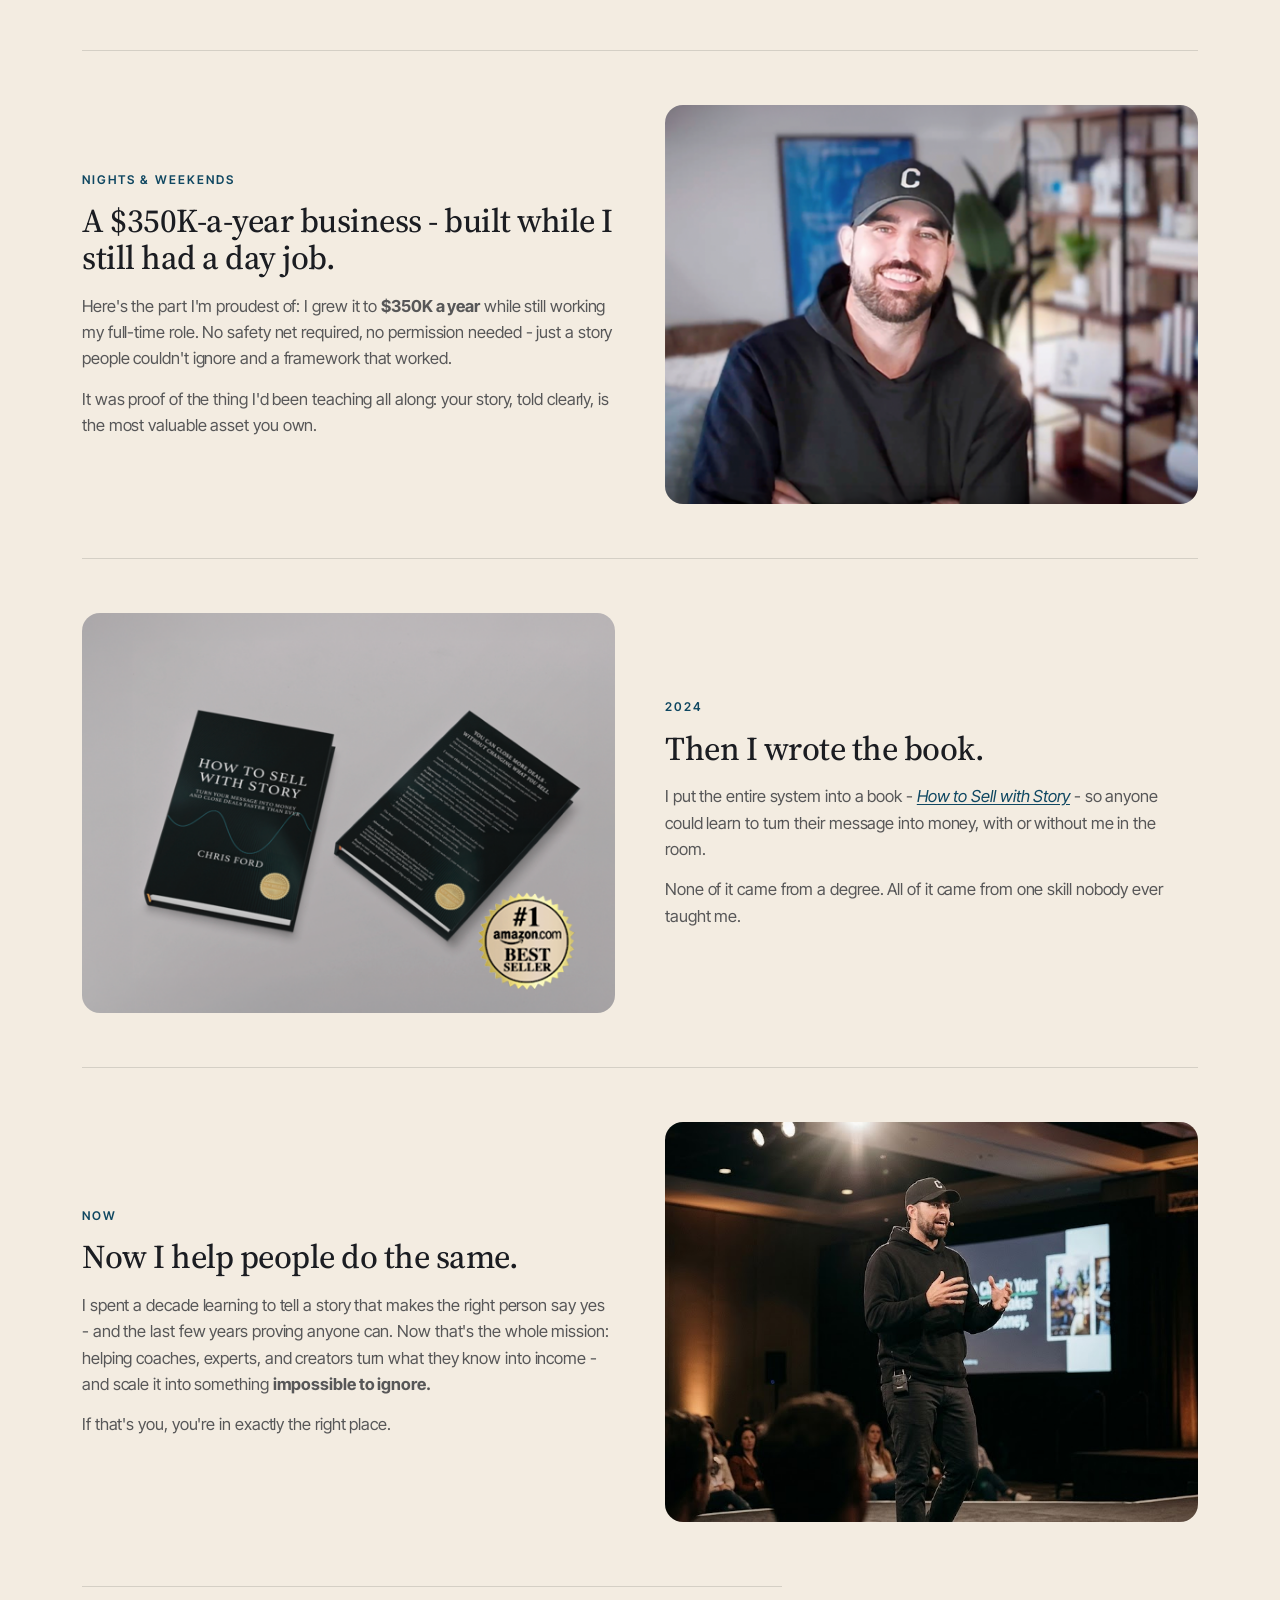
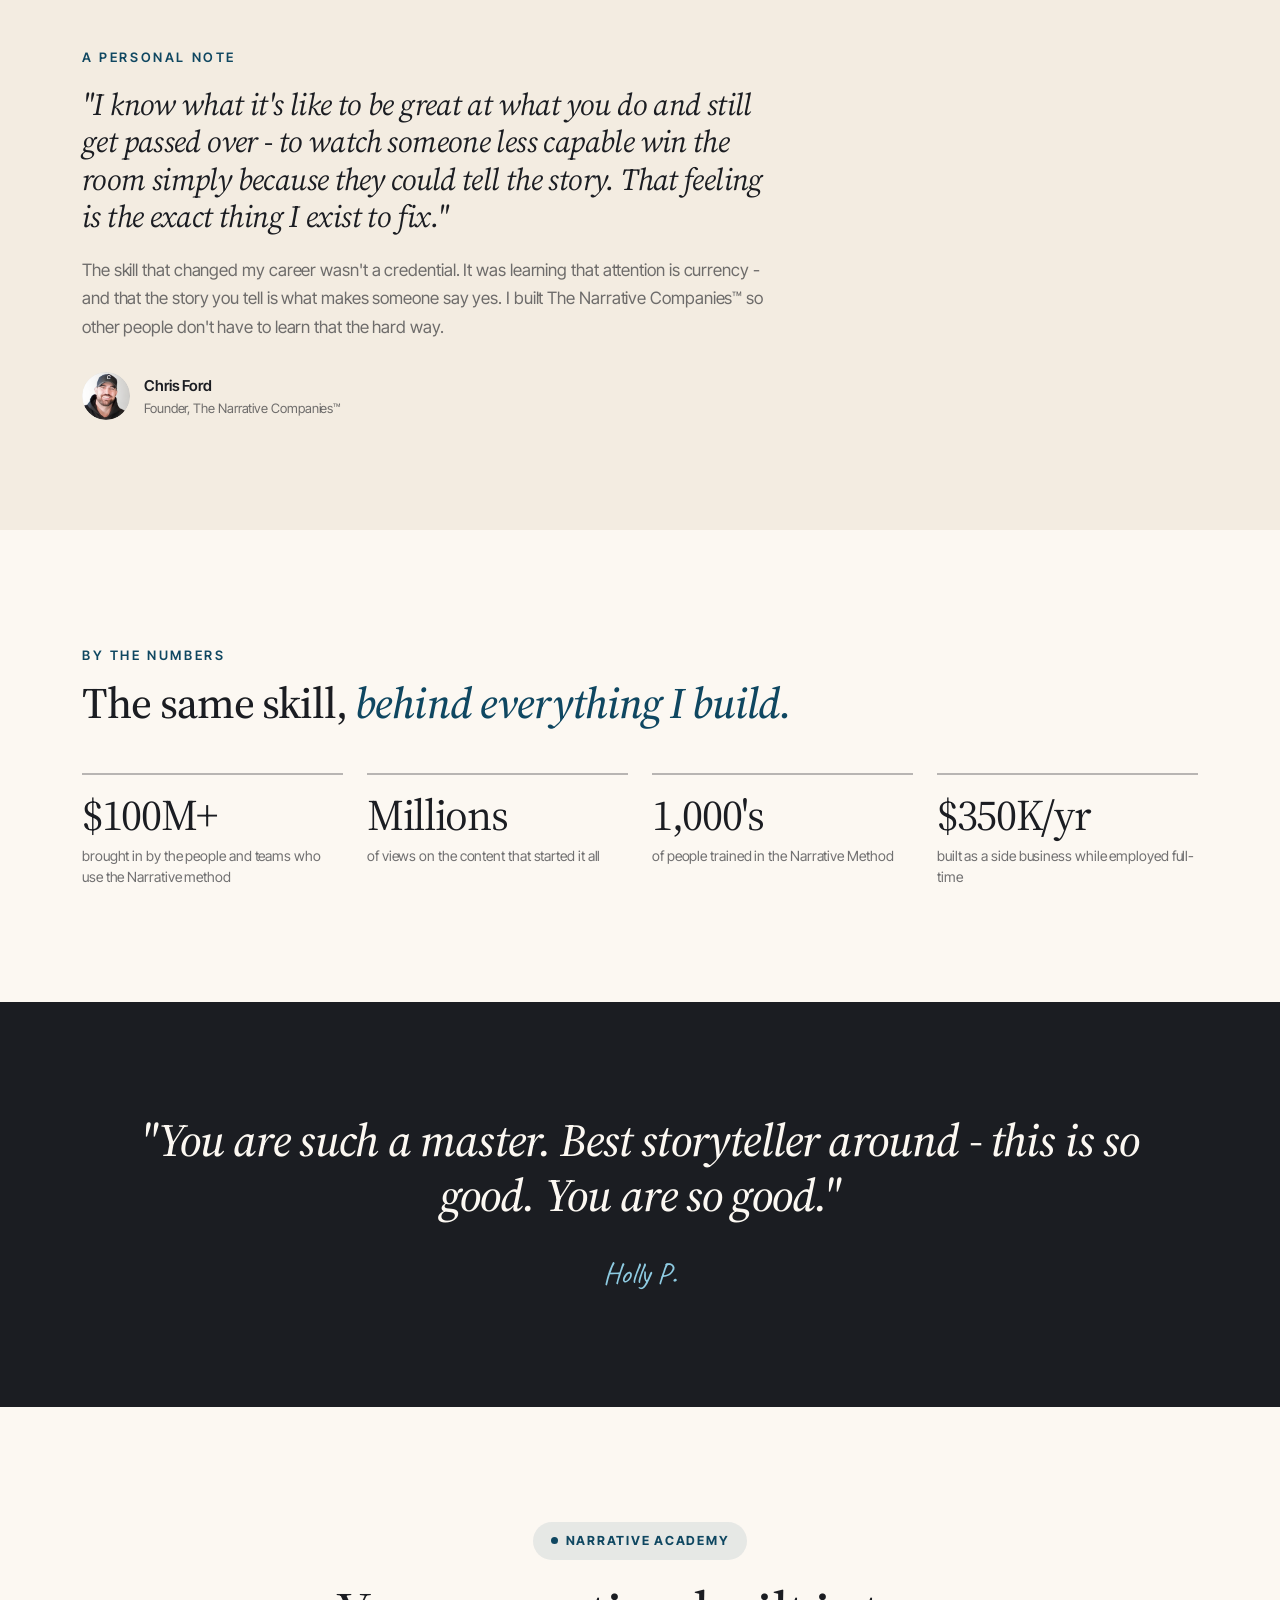
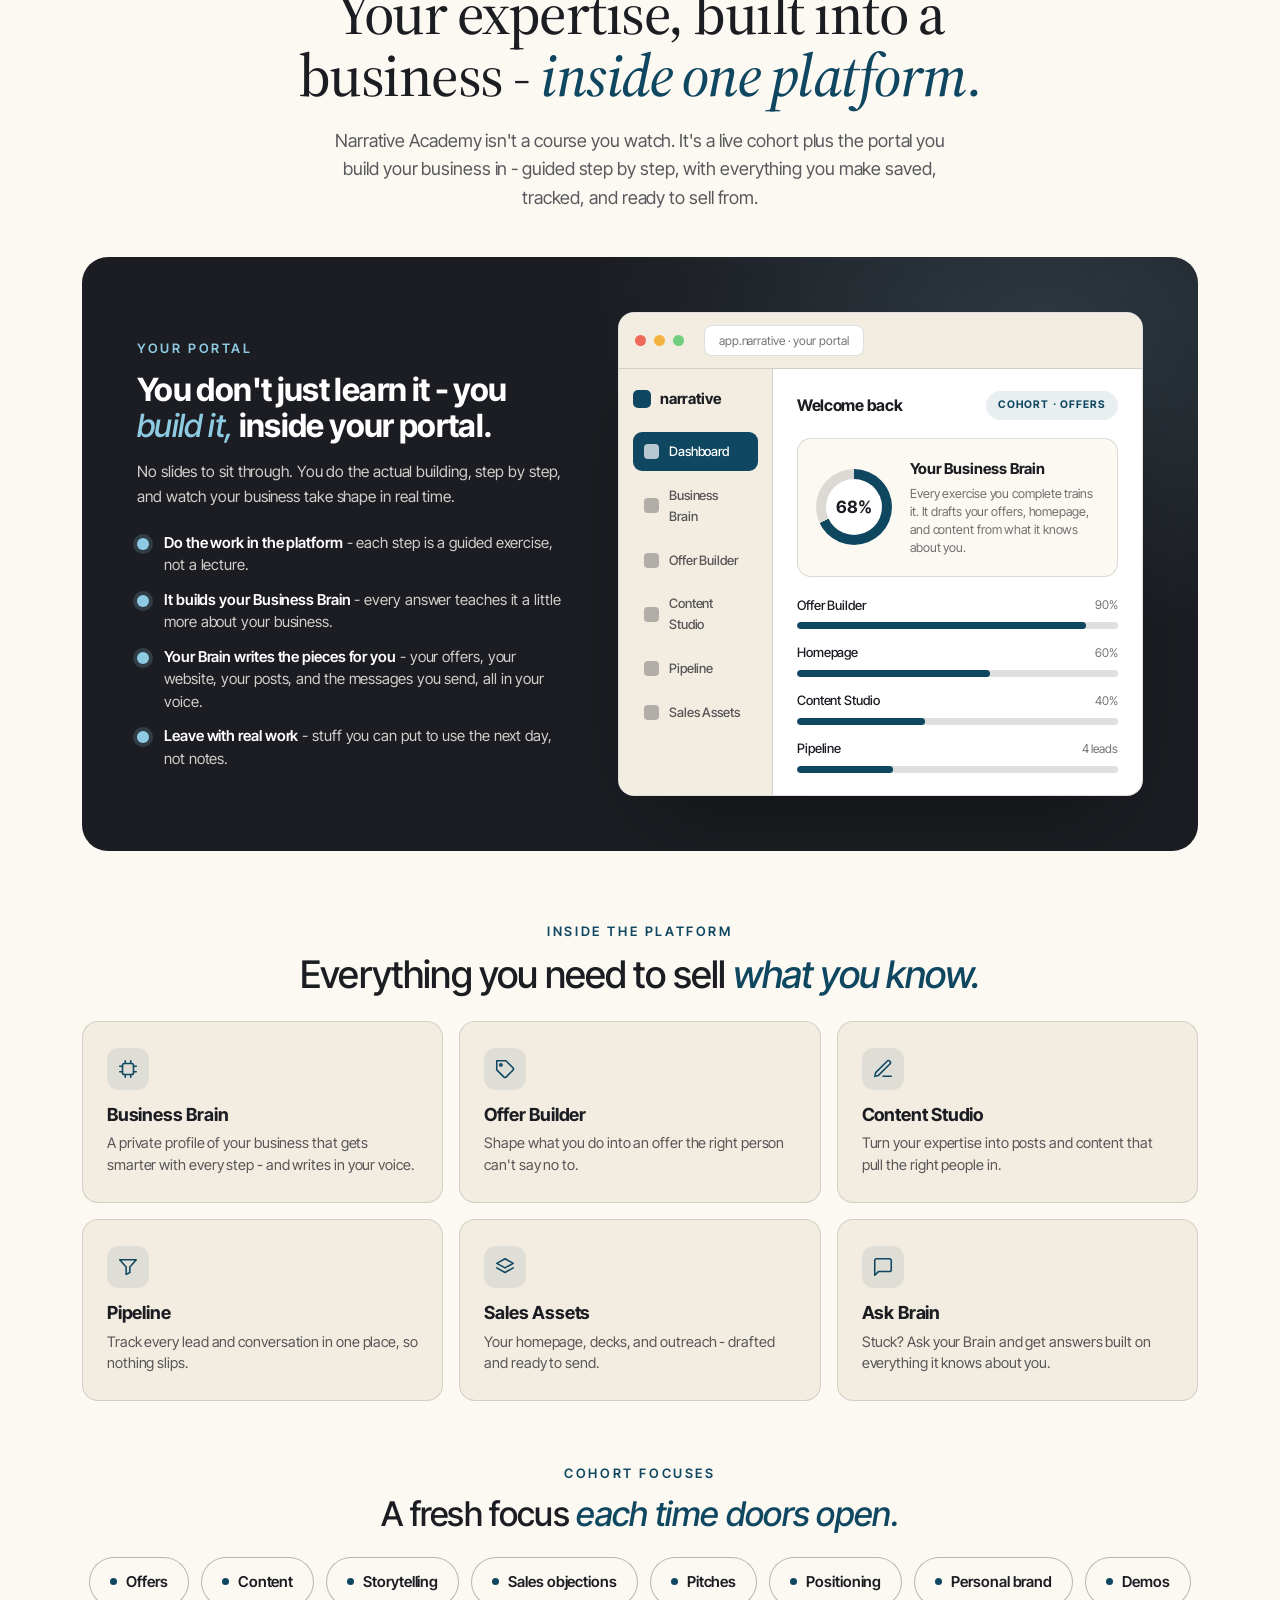
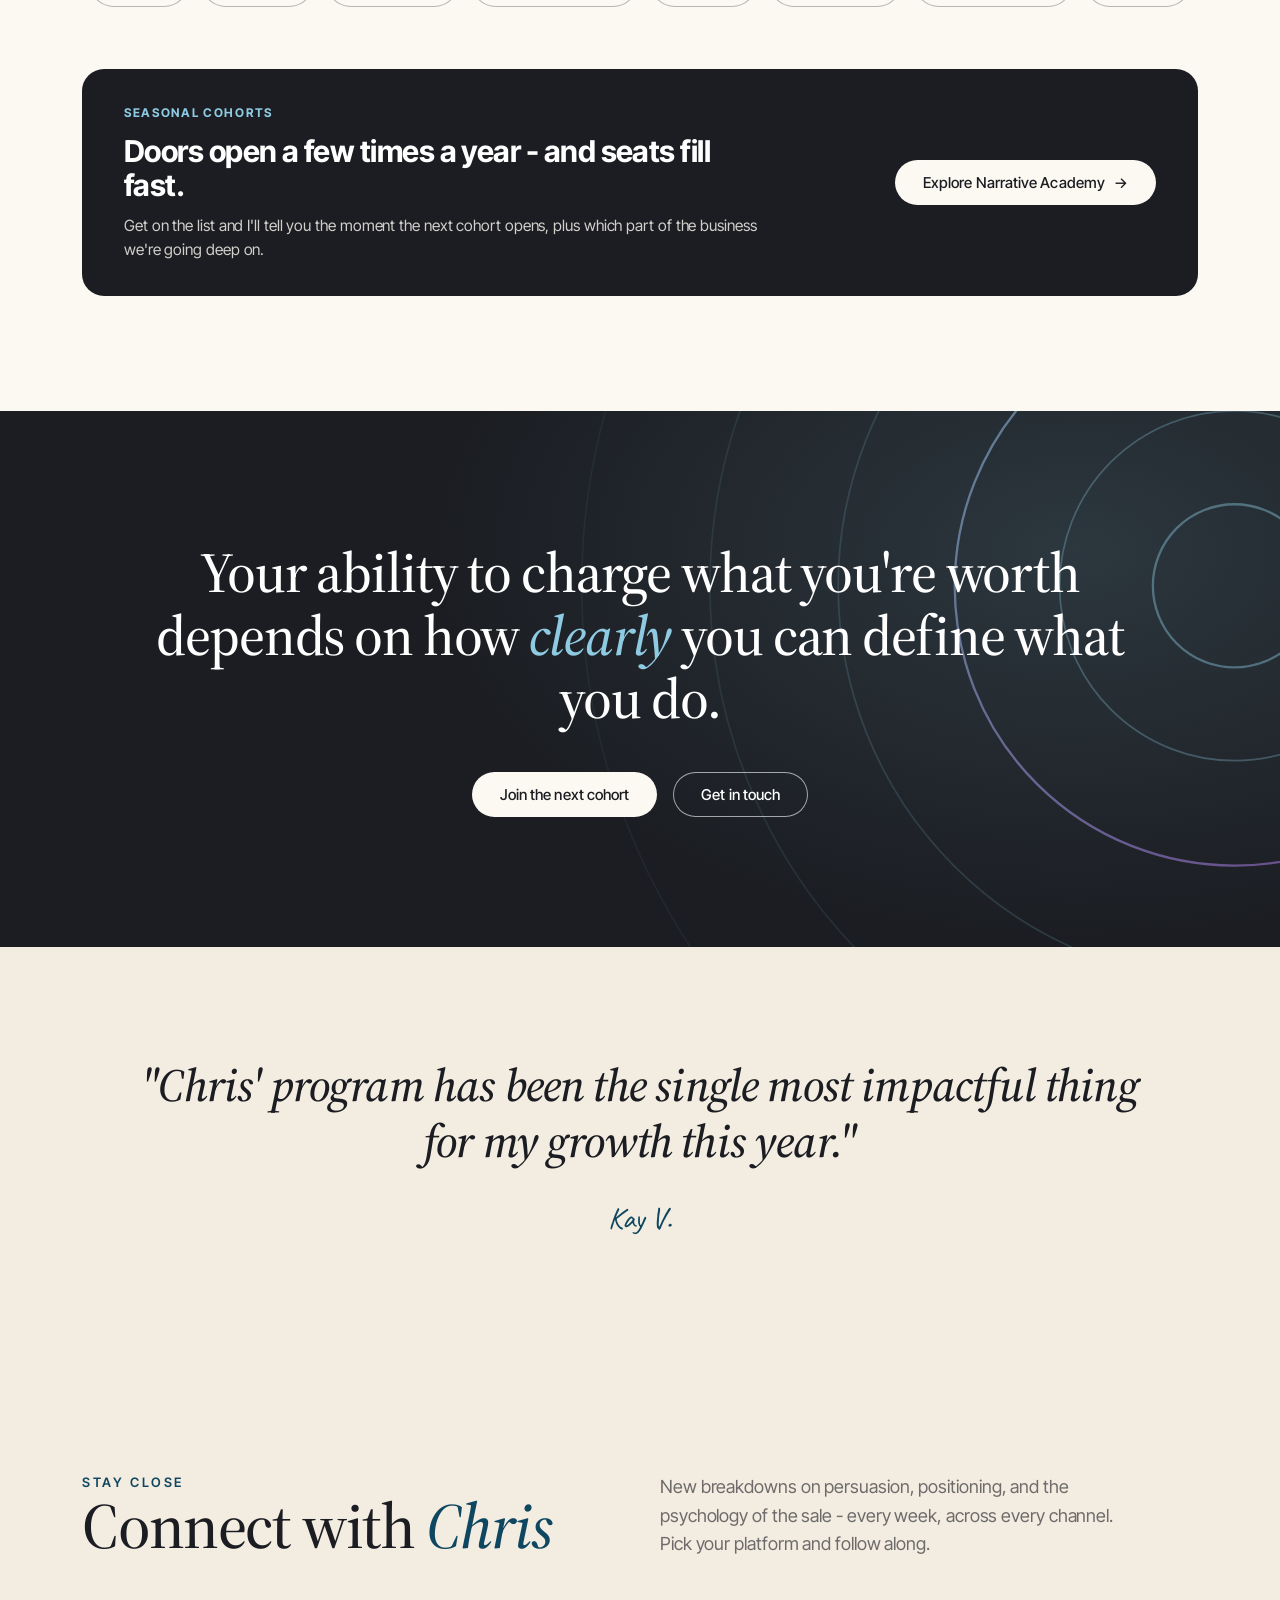
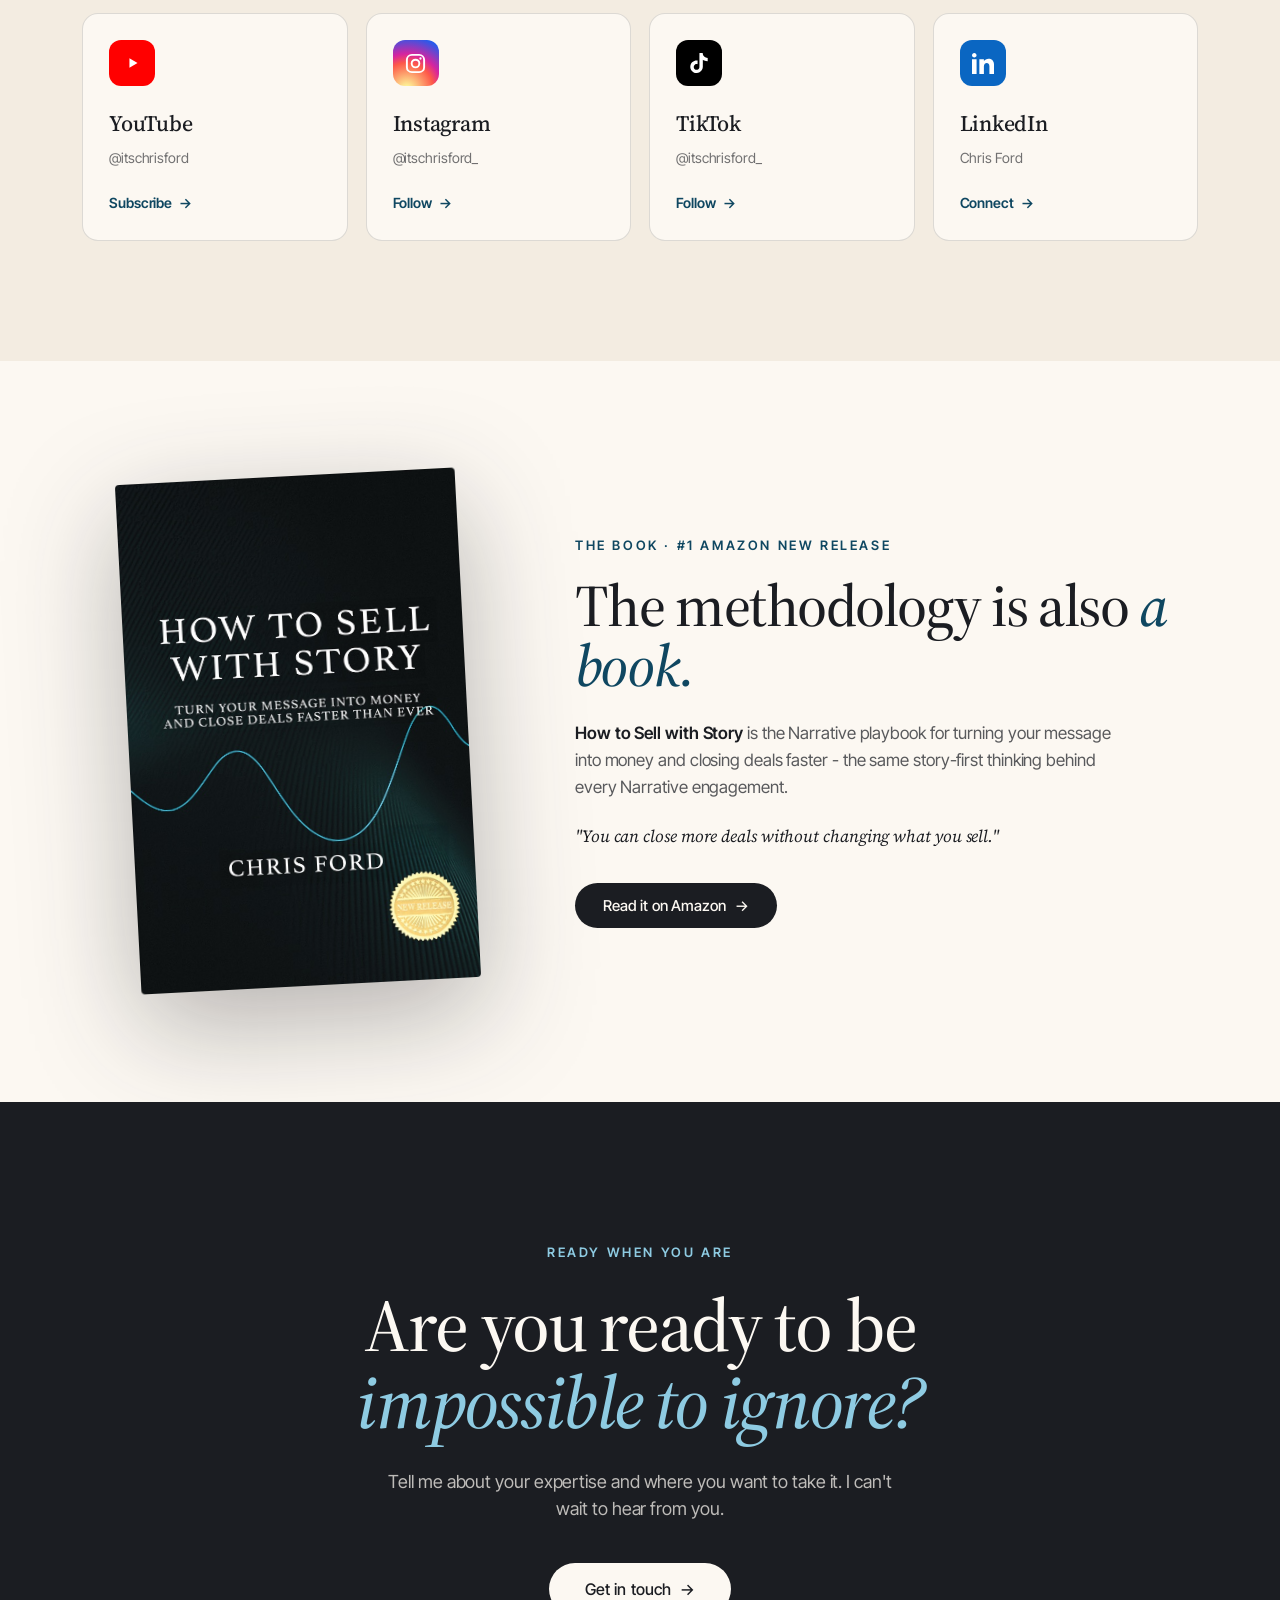
==== commit 33c76942: "Homepage: Academy facelift, plain-language copy pass, story + hero tweaks - Narrative Academy: rebui" ====
--- a/index.html
+++ b/index.html
@@ -3,7 +3,7 @@
 <head>
 <meta charset="UTF-8">
 <meta name="viewport" content="width=device-width, initial-scale=1.0">
-<title>Chris Ford — Make your reputation impossible to ignore</title>
+<title>Chris Ford - Make your reputation impossible to ignore</title>
 <link rel="icon" href="ChrisFord-favicon.png">
 <link rel="preconnect" href="https://fonts.googleapis.com">
 <link rel="preconnect" href="https://fonts.gstatic.com" crossorigin>
@@ -409,7 +409,7 @@
   <div class="hero-overlay"></div>
   <p class="hero-cred">Founder of The Narrative Companies&trade;<span class="cred-dot"> &middot; </span><br class="cred-br">Author of <a href="https://www.amazon.com/How-Sell-Story-Message-Faster/dp/B0FV3L6LKT/" target="_blank" rel="noopener"><em>How to Sell with Story</em></a></p>
   <h1>Make your <span class="typed" id="typed"></span><span class="caret" id="caret"></span><br>impossible to ignore.</h1>
-  <p class="lede">The science-backed revenue system for coaches & experts who want to scale their business without selling harder or shouting louder.</p>
+  <p class="lede">A proven, science-backed way for coaches and experts to grow their income - without selling harder or shouting louder.</p>
   <div class="scroll">Scroll<span class="scroll-arrow" aria-hidden="true">&darr;</span></div>
 </section>
 
@@ -418,13 +418,13 @@
   <div class="about-text">
     <div class="eyebrow">Hi, I'm</div>
     <img class="name-sig" src="signature-slant.png" alt="Chris Ford">
-    <h3>Sales isn't magic — it's <em>science.</em></h3>
+    <h3>Getting paid for what you know isn't magic - it's <em>science.</em></h3>
     <p>Why do people buy? What makes them say yes? What drives belief?</p>
-    <p>For over a decade, I've studied the psychology of persuasion and applied it to one thing: <b>helping founders turn their message into money</b>. I've worked behind the scenes with entrepreneurs, consultants, and mission-based businesses to shift how they sell — driving over <b>$28.6M in high-value deals</b> using a proprietary science-backed system.</p>
+    <p>For over a decade, I've studied the psychology of persuasion and applied it to one thing: <b>helping experts turn what they know into income</b>. I've worked behind the scenes with coaches, consultants, and expert-led businesses to fix how they talk about and sell what they do - driving over <b>$28.6M in high-value deals</b> using a proprietary science-backed system.</p>
     <p>Now I'm bringing that system to you.</p>
-    <p>Whether through 1:1 coaching, group programs, or corporate workshops — I'll show you how to position your offer with precision, eliminate objections before they arise, and sell in a way that feels effortless <i>and</i> aligned with your values.</p>
-    <p><b>Let's grow your business — with a message that moves people.</b></p>
-    <a href="https://www.narrativerevenue.com" target="_blank" rel="noopener" class="btn btn-primary">Let's grow your business <span class="arr">&rarr;</span></a>
+    <p>Whether through 1:1 coaching, group programs, or corporate workshops - I'll show you how to describe what you sell so clearly people instantly get it, answer their doubts before they even come up, and sell in a way that feels natural and true to you.</p>
+    <p><b>Let's turn your expertise into income - with a message that moves people.</b></p>
+    <a href="https://www.narrativerevenue.com" target="_blank" rel="noopener" class="btn btn-primary">Scale your expertise <span class="arr">&rarr;</span></a>
   </div>
   <div class="about-media" aria-label="Chris Ford"></div>
 </section>
@@ -449,7 +449,7 @@
       <div>
         <div class="eyebrow">Chris' Story</div>
         <h2>A decade spent on one skill: helping people communicate their <em>value.</em></h2>
-        <p class="lede">It didn't start with a credential or a lucky break. It started with fifty cold calls a day to people who dreaded my name — and the one skill I had to learn to survive them. Everything I build now, across every company, traces back to it.</p>
+        <p class="lede">It didn't start with a credential or a lucky break. It started with fifty cold calls a day to people who dreaded my name - and the one skill I had to learn to survive them. Everything I build now, across every company, traces back to it.</p>
         <div class="story-byline">
           <img src="prof-ig.png" alt="Chris Ford">
           <div>
@@ -471,18 +471,18 @@
       <div class="beat-text">
         <div class="beat-meta">Before any of it</div>
         <h3>Basketball was my whole identity. Until it wasn't.</h3>
-        <p>I spent my entire childhood chasing the league. 6'1", could shoot the lights out — and about 150 pounds soaking wet. The NBA was never happening, and the day I finally admitted it, the only identity I'd ever had shattered. It was all I knew.</p>
-        <p>But all those hours in the gym taught me one thing that stuck: the smallest details are what separate the great from the average. It wouldn't get me to the league — but it would make me dangerous at something else.</p>
+        <p>I spent my entire childhood chasing the league. 6'1", could shoot the lights out - and about 150 pounds soaking wet. Then I dislocated my shoulder, and the dream I'd built my whole identity on shattered in an instant. The NBA was never happening. It was all I'd ever known - and just like that, it was gone.</p>
+        <p>But all those hours in the gym taught me one thing that stuck: the smallest details are what separate the great from the average. It wouldn't get me to the league - but it would make me dangerous at something else.</p>
       </div>
     </div>
 
     <div class="beat">
       <div class="beat-media"><img src="chris-nc-state.png" alt="NC State 2008"></div>
       <div class="beat-text">
-        <div class="beat-meta">2008 — 2012</div>
+        <div class="beat-meta">2008 - 2012</div>
         <h3>So I went to college to start over.</h3>
-        <p>I showed up at NC State pre-med, chasing a brand-new dream: anesthesiology. It didn't take long to realize it was wildly expensive and probably out of reach — so I switched my focus to physical therapy and started volunteering at athletic recovery clinics. New plan. Felt solid.</p>
-        <p>I didn't really question it. That's what you do — pick a path, go to school for it, follow the plan. I didn't know anyone who'd done it any other way.</p>
+        <p>I showed up at NC State pre-med, chasing a brand-new dream: anesthesiology. It didn't take long to realize it was wildly expensive and probably out of reach - so I switched my focus to physical therapy and started volunteering at athletic recovery clinics. New plan. Felt solid.</p>
+        <p>I didn't really question it. That's what you do - pick a path, go to school for it, follow the plan. I didn't know anyone who'd done it any other way.</p>
       </div>
     </div>
 
@@ -492,7 +492,7 @@
         <div class="beat-meta">2011</div>
         <h3>Then I found music.</h3>
         <p>My roommate left a MIDI keyboard lying around. I &ldquo;borrowed&rdquo; it, never gave it back, and started producing. I wrote songs, worked with artists, and fell hard for cadence, rhythm, and the craft of telling a story that makes people feel something. Two buddies and I even opened for a Nappy Roots concert with nothing but our own self-produced songs.</p>
-        <p>I didn't know it yet — but this, not the degree, was the skill that would change my life.</p>
+        <p>I didn't know it yet - but this, not the degree, was the skill that would change my life.</p>
       </div>
     </div>
 
@@ -501,7 +501,7 @@
       <div class="beat-text">
         <div class="beat-meta">2012</div>
         <h3>I graduated. Then PT school said no.</h3>
-        <p>Four years flew by. I crossed the stage with a degree, a pile of debt — and then PT school rejected me. Just like that, the plan I'd built my life around was gone, and I was starting over. Again.</p>
+        <p>Four years flew by. I crossed the stage with a degree, a pile of debt - and then PT school rejected me. Just like that, the plan I'd built my life around was gone, and I was starting over. Again.</p>
         <p>I had absolutely no idea what to do next. Nobody ever teaches you how to figure that out. The plan was supposed to work.</p>
       </div>
     </div>
@@ -512,7 +512,7 @@
         <div class="beat-meta">2012</div>
         <h3>So I took a job in a hospital pharmacy basement.</h3>
         <p>No windows. No sunlight. Counting pills at 4:30 in the morning, with the slow, sinking realization that this could be the next forty years of my life if something didn't change.</p>
-        <p>I started firing off job applications — anything to get out. But I had no story, no direction, and no idea how to talk about myself in a way that made anyone care.</p>
+        <p>I started firing off job applications - anything to get out. But I had no story, no direction, and no idea how to talk about myself in a way that made anyone care.</p>
       </div>
     </div>
 
@@ -521,7 +521,7 @@
       <div class="beat-text">
         <div class="beat-meta">2013</div>
         <h3>Then a stranger named Will Barfield called.</h3>
-        <p>A recruiter. He'd stumbled onto my résumé and figured it was a long shot, but asked if I'd ever thought about tech sales. I had no idea what tech sales even was. I took the call anyway — anything beat counting pills at 4:30 a.m.</p>
+        <p>A recruiter. He'd stumbled onto my résumé and figured it was a long shot, but asked if I'd ever thought about tech sales. I had no idea what tech sales even was. I took the call anyway - anything beat counting pills at 4:30 a.m.</p>
         <p>That one conversation set the course of the next decade of my life. Not a degree. Not a plan. One stranger who saw something on a page and picked up the phone. I got lucky. Most kids never get that call.</p>
       </div>
     </div>
@@ -540,8 +540,8 @@
       <div class="beat-text">
         <div class="beat-meta">2013</div>
         <h3>The phone felt like it weighed 250 pounds.</h3>
-        <p>My first sales job: an SDR making 50 cold calls a day — to behavioral health clinics and correctional facilities. Yes, that means I spent my days cold-calling prison wardens. (No, they were not thrilled to hear from me.) I was terrified — my palms still clam up thinking about it.</p>
-        <p>But that job taught me the single most important skill of my career: how to grab a stranger's attention, hold it, and turn it into a yes. Attention is currency. And storytelling, I realized, was just selling — and selling was just storytelling.</p>
+        <p>My first sales job: an SDR making 50 cold calls a day - to behavioral health clinics and correctional facilities. Yes, that means I spent my days cold-calling prison wardens. (No, they were not thrilled to hear from me.) I was terrified - my palms still clam up thinking about it.</p>
+        <p>But that job taught me the single most important skill of my career: how to grab a stranger's attention, hold it, and turn it into a yes. Attention is currency. And storytelling, I realized, was just selling - and selling was just storytelling.</p>
       </div>
     </div>
 
@@ -557,7 +557,7 @@
         </div>
       </div>
       <div class="beat-text">
-        <div class="beat-meta">2015 — 2022</div>
+        <div class="beat-meta">2015 - 2022</div>
         <h3>Then I climbed. Fast.</h3>
         <p>Account Executive selling to Fortune 500 CEOs. President's Club. I helped one company get acquired for $540M and another grow from a few million to $30M in two years. Along the way, I interviewed and hired thousands of people.</p>
         <p>And I watched the same thing happen over and over: the most qualified person in the room rarely won. The one who could tell their story did. Every single time.</p>
@@ -565,11 +565,11 @@
     </div>
 
     <div class="beat img-right">
-      <div class="beat-media"><img src="prof-ig.png" alt="Chris Ford sharing on social" title="Placeholder image"></div>
-      <div class="beat-text">
-        <div class="beat-meta">2022 — 2023</div>
+      <div class="beat-media"><img src="chris-networking.jpg" alt="Chris Ford talking with people at a conference"></div>
+      <div class="beat-text">
+        <div class="beat-meta">2022 - 2023</div>
         <h3>So I started posting what I knew.</h3>
-        <p>On a whim, I started sharing what I'd learned about storytelling and selling on LinkedIn. The first posts got a handful of likes. Then one hit. Then another. Before long my content had been seen <b>millions of times</b> — by founders, sellers, and operators who all wanted the same thing: to finally be understood.</p>
+        <p>On a whim, I started sharing what I'd learned about storytelling and selling on LinkedIn. The first posts got a handful of likes. Then one hit. Then another. Before long my content had been seen <b>millions of times</b> - by founders, sellers, and operators who all wanted the same thing: to finally be understood.</p>
         <p>For the first time, the skill I'd stumbled into wasn't just closing my deals. It was helping total strangers close theirs.</p>
       </div>
     </div>
@@ -579,8 +579,8 @@
       <div class="beat-text">
         <div class="beat-meta">2023</div>
         <h3>So I turned the method into a company.</h3>
-        <p>I packaged everything into a repeatable, copyrighted framework — <b>Narrative StorySelling&trade;</b> — and launched <b>Narrative</b> to put it in people's hands. Since then I've trained <b>thousands</b> of founders, sellers, and teams on it.</p>
-        <p>Those frameworks have gone on to help organizations close <b>over $100M</b> in revenue. Not my deals anymore — theirs.</p>
+        <p>I packaged everything into a repeatable, copyrighted framework - <b>Narrative StorySelling&trade;</b> - and launched <b>Narrative</b> to put it in people's hands. Since then I've trained <b>thousands</b> of founders, sellers, and teams on it.</p>
+        <p>Those frameworks have gone on to help businesses bring in <b>over $100M</b> in sales. Not my deals anymore - theirs.</p>
       </div>
     </div>
 
@@ -588,8 +588,8 @@
       <div class="beat-media"><img src="chris-office-wide.png" alt="Chris Ford at work" title="Placeholder image"></div>
       <div class="beat-text">
         <div class="beat-meta">Nights &amp; weekends</div>
-        <h3>A $350K-a-year business — built while I still had a day job.</h3>
-        <p>Here's the part I'm proudest of: I grew it to <b>$350K a year</b> while still working my full-time role. No safety net required, no permission needed — just a story people couldn't ignore and a framework that worked.</p>
+        <h3>A $350K-a-year business - built while I still had a day job.</h3>
+        <p>Here's the part I'm proudest of: I grew it to <b>$350K a year</b> while still working my full-time role. No safety net required, no permission needed - just a story people couldn't ignore and a framework that worked.</p>
         <p>It was proof of the thing I'd been teaching all along: your story, told clearly, is the most valuable asset you own.</p>
       </div>
     </div>
@@ -599,7 +599,7 @@
       <div class="beat-text">
         <div class="beat-meta">2024</div>
         <h3>Then I wrote the book.</h3>
-        <p>I put the entire system into a book — <a href="https://www.amazon.com/How-Sell-Story-Message-Faster/dp/B0FV3L6LKT/" target="_blank" rel="noopener">How to Sell with Story</a> — so anyone could learn to turn their message into money, with or without me in the room.</p>
+        <p>I put the entire system into a book - <a href="https://www.amazon.com/How-Sell-Story-Message-Faster/dp/B0FV3L6LKT/" target="_blank" rel="noopener">How to Sell with Story</a> - so anyone could learn to turn their message into money, with or without me in the room.</p>
         <p>None of it came from a degree. All of it came from one skill nobody ever taught me.</p>
       </div>
     </div>
@@ -609,15 +609,15 @@
       <div class="beat-text">
         <div class="beat-meta">Now</div>
         <h3>Now I help people do the same.</h3>
-        <p>I spent a decade learning to tell a story that makes the right person say yes — and the last few years proving anyone can. Now that's the whole mission: helping experts, founders, and creators turn what they know into a brand and a business that's <b>impossible to ignore.</b></p>
+        <p>I spent a decade learning to tell a story that makes the right person say yes - and the last few years proving anyone can. Now that's the whole mission: helping coaches, experts, and creators turn what they know into income - and scale it into something <b>impossible to ignore.</b></p>
         <p>If that's you, you're in exactly the right place.</p>
       </div>
     </div>
 
     <div class="story-note">
       <div class="eyebrow">A personal note</div>
-      <p class="big">"I know what it's like to be great at what you do and still get passed over — to watch someone less capable win the room simply because they could tell the story. That feeling is the exact thing I exist to fix."</p>
-      <p>The skill that changed my career wasn't a credential. It was learning that attention is currency — and that the story you tell is what makes someone say yes. I built The Narrative Companies™ so other people don't have to learn that the hard way.</p>
+      <p class="big">"I know what it's like to be great at what you do and still get passed over - to watch someone less capable win the room simply because they could tell the story. That feeling is the exact thing I exist to fix."</p>
+      <p>The skill that changed my career wasn't a credential. It was learning that attention is currency - and that the story you tell is what makes someone say yes. I built The Narrative Companies™ so other people don't have to learn that the hard way.</p>
       <div class="story-byline">
         <img src="prof-ig.png" alt="Chris Ford">
         <div>
@@ -633,7 +633,7 @@
       <div class="eyebrow">By the numbers</div>
       <h3 style="font-weight:500;font-size:clamp(28px,3.4vw,44px);line-height:1.08;letter-spacing:-0.02em;margin-top:14px;max-width:820px">The same skill, <em>behind everything I build.</em></h3>
       <div class="story-stats">
-        <div class="story-stat"><div class="n">$100M+</div><div class="l">closed by teams and clients using the Narrative frameworks</div></div>
+        <div class="story-stat"><div class="n">$100M+</div><div class="l">brought in by the people and teams who use the Narrative method</div></div>
         <div class="story-stat"><div class="n">Millions</div><div class="l">of views on the content that started it all</div></div>
         <div class="story-stat"><div class="n">1,000's</div><div class="l">of people trained in the Narrative Method</div></div>
         <div class="story-stat"><div class="n">$350K/yr</div><div class="l">built as a side business while employed full-time</div></div>
@@ -645,7 +645,7 @@
 <!-- ===== HOLLY QUOTE ===== -->
 <div class="quote feature">
   <div class="container">
-    <h2>"You are such a master. Best storyteller around — this is so good. You are so good."</h2>
+    <h2>"You are such a master. Best storyteller around - this is so good. You are so good."</h2>
     <div class="by">Holly P.</div>
   </div>
 </div>
@@ -653,37 +653,54 @@
 <!-- ===== NARRATIVE ACADEMY ===== -->
 <style>
   .academy{background:var(--bone);padding:clamp(80px,9vw,120px) 0;scroll-margin-top:80px}
-  .academy-head{max-width:720px;margin-bottom:46px}
-  .academy-head .eyebrow{margin-bottom:18px}
-  .academy-head h2{font-weight:500;font-size:clamp(34px,4.6vw,58px);line-height:1.04;letter-spacing:-0.025em}
+  .academy-head{max-width:760px;margin:0 auto 44px;text-align:center}
+  .academy-head .eyebrow{margin-bottom:16px}
+  .academy-head h2{font-weight:500;font-size:clamp(34px,4.8vw,60px);line-height:1.04;letter-spacing:-0.025em}
   .academy-head h2 em{color:var(--teal)}
-  .academy-head p{margin-top:20px;color:var(--ink-soft);font-size:18px;max-width:600px}
-  .academy-grid{display:grid;grid-template-columns:repeat(3,1fr);gap:18px;margin-bottom:34px}
-  .ac-card{padding:28px 26px;border:1px solid var(--hairline);border-radius:18px;background:var(--bone-soft);transition:transform .2s,box-shadow .25s,border-color .2s}
-  .ac-card:hover{transform:translateY(-4px);box-shadow:0 18px 40px -24px rgba(27,29,34,.4);border-color:var(--hairline-2)}
-  .ac-tag{font-family:var(--sans);font-size:11.5px;font-weight:700;letter-spacing:.14em;text-transform:uppercase;color:var(--teal)}
-  .ac-card h3{font-family:var(--display);font-weight:700;font-size:20px;letter-spacing:-0.01em;margin:12px 0 10px;line-height:1.15}
-  .ac-card p{color:var(--ink-soft);font-size:15px;line-height:1.55}
-  .academy-cta{display:flex;align-items:center;justify-content:space-between;gap:32px;padding:34px 42px;border-radius:22px;background:var(--ink);color:#fff}
+  .academy-head p{margin:20px auto 0;color:var(--ink-soft);font-size:18px;max-width:620px}
+  .academy-pill{display:inline-flex;align-items:center;gap:8px;margin-bottom:22px;padding:9px 18px;border-radius:100px;background:rgba(15,71,97,.09);color:var(--teal);font-family:var(--sans);font-size:12.5px;font-weight:700;letter-spacing:.14em;text-transform:uppercase}
+  .academy-pill .dot{width:7px;height:7px;border-radius:50%;background:var(--teal)}
+
+  .academy-stage{position:relative;overflow:hidden;background:var(--ink);color:#fff;border-radius:26px;padding:clamp(30px,4.3vw,56px)}
+  .academy-stage::before{content:"";position:absolute;inset:0;background:radial-gradient(70% 90% at 86% 12%,rgba(142,203,226,.16),transparent 58%);pointer-events:none}
+  .stage-grid{position:relative;display:grid;grid-template-columns:.9fr 1.1fr;gap:clamp(30px,4vw,54px);align-items:center}
+  .stage-copy .eyebrow{color:var(--sky);margin-bottom:14px}
+  .stage-copy h3{font-family:var(--display);font-weight:700;font-size:clamp(23px,2.5vw,32px);line-height:1.12;letter-spacing:-0.02em}
+  .stage-copy h3 em{color:var(--sky);font-style:italic}
+  .stage-copy > p{margin-top:16px;color:var(--cream-on-ink);font-size:15.5px;max-width:440px;line-height:1.6}
+  .stage-list{list-style:none;margin:22px 0 0;padding:0;display:grid;gap:12px}
+  .stage-list li{position:relative;padding-left:27px;color:var(--cream-on-ink);font-size:15px;line-height:1.5}
+  .stage-list li b{color:#fff;font-weight:600}
+  .stage-list li::before{content:"";position:absolute;left:0;top:6px;width:12px;height:12px;border-radius:50%;background:var(--sky);box-shadow:0 0 0 4px rgba(142,203,226,.18)}
+
+  .academy-feat-head{text-align:center;margin:clamp(46px,6vw,70px) 0 26px}
+  .academy-feat-head .eyebrow{margin-bottom:12px}
+  .academy-feat-head h3{font-family:var(--display);font-weight:500;font-size:clamp(24px,3vw,38px);letter-spacing:-0.022em;line-height:1.08}
+  .academy-feat-head h3 em{color:var(--teal)}
+  .features{display:grid;grid-template-columns:repeat(3,1fr);gap:16px}
+  .feat{padding:26px 24px;border:1px solid var(--hairline);border-radius:16px;background:var(--bone-soft);transition:transform .2s,box-shadow .25s,border-color .2s}
+  .feat:hover{transform:translateY(-4px);box-shadow:0 18px 40px -24px rgba(27,29,34,.4);border-color:var(--hairline-2)}
+  .feat-ic{width:42px;height:42px;border-radius:12px;background:rgba(15,71,97,.09);color:var(--teal);display:flex;align-items:center;justify-content:center;margin-bottom:16px}
+  .feat-ic svg{width:22px;height:22px;stroke:currentColor;fill:none;stroke-width:1.7;stroke-linecap:round;stroke-linejoin:round}
+  .feat h4{font-family:var(--display);font-weight:700;font-size:18px;letter-spacing:-0.01em;margin-bottom:8px}
+  .feat p{color:var(--ink-soft);font-size:14.5px;line-height:1.5}
+
+  .academy-cohorts{margin-top:clamp(42px,5.5vw,62px);text-align:center}
+  .academy-cohorts .eyebrow{margin-bottom:12px}
+  .academy-cohorts h3{font-family:var(--display);font-weight:500;font-size:clamp(22px,2.7vw,34px);letter-spacing:-0.02em;line-height:1.08;margin-bottom:24px}
+  .academy-cohorts h3 em{color:var(--teal)}
+  .cohorts-row{display:flex;flex-wrap:wrap;justify-content:center;gap:12px}
+  .cohort-chip{display:inline-flex;align-items:center;gap:9px;padding:12px 20px;border:1px solid var(--hairline-2);border-radius:100px;font-size:15px;font-weight:600;color:var(--ink);background:var(--bone);transition:border-color .2s,transform .2s}
+  .cohort-chip:hover{transform:translateY(-2px);border-color:var(--teal)}
+  .cohort-chip .cdot{width:7px;height:7px;border-radius:50%;background:var(--teal)}
+
+  .academy-cta{margin-top:clamp(42px,5.5vw,62px);display:flex;align-items:center;justify-content:space-between;gap:32px;padding:34px 42px;border-radius:22px;background:var(--ink);color:#fff}
   .academy-cta .ac-eyebrow{font-family:var(--sans);font-size:12px;font-weight:700;letter-spacing:.14em;text-transform:uppercase;color:var(--sky);margin-bottom:12px}
   .academy-cta h3{font-family:var(--display);font-weight:700;font-size:clamp(22px,2.4vw,30px);letter-spacing:-0.018em;line-height:1.14;max-width:640px}
   .academy-cta p{margin-top:12px;color:var(--cream-on-ink);font-size:15.5px;line-height:1.55;max-width:640px}
   .academy-cta .btn{flex:none}
-  @media(max-width:900px){.academy-grid{grid-template-columns:1fr 1fr}.academy-cta{flex-direction:column;align-items:flex-start;gap:22px;padding:30px 26px}}
-  @media(max-width:560px){.academy-grid{grid-template-columns:1fr}}
-
-  /* ---- portal showcase ---- */
-  .portal{margin:clamp(44px,6vw,70px) 0}
-  .portal-grid{display:grid;grid-template-columns:.9fr 1.1fr;gap:clamp(32px,5vw,60px);align-items:center}
-  .portal-copy .eyebrow{margin-bottom:14px}
-  .portal-copy h2{font-weight:500;font-size:clamp(26px,3vw,40px);line-height:1.08;letter-spacing:-0.02em}
-  .portal-copy h2 em{color:var(--teal)}
-  .portal-copy > p{margin-top:16px;color:var(--ink-soft);font-size:16.5px;max-width:520px}
-  .portal-list{list-style:none;margin:22px 0 0;padding:0;display:grid;gap:13px}
-  .portal-list li{position:relative;padding-left:28px;color:var(--ink-soft);font-size:15.5px;line-height:1.5}
-  .portal-list li b{color:var(--ink);font-weight:600}
-  .portal-list li::before{content:"";position:absolute;left:0;top:6px;width:13px;height:13px;border-radius:50%;background:var(--teal);box-shadow:0 0 0 4px rgba(15,71,97,.12)}
-  .portal-mock{border-radius:16px;overflow:hidden;background:#fff;border:1px solid var(--hairline);box-shadow:0 44px 90px -46px rgba(27,29,34,.42)}
+
+  .portal-mock{border-radius:16px;overflow:hidden;background:#fff;border:1px solid var(--hairline);box-shadow:0 44px 90px -46px rgba(0,0,0,.5)}
   .pm-bar{display:flex;align-items:center;gap:8px;padding:12px 16px;background:var(--bone-soft);border-bottom:1px solid var(--hairline)}
   .pm-dot{width:11px;height:11px;border-radius:50%}
   .pm-dot.r{background:#ef6a5a}.pm-dot.y{background:#f3b340}.pm-dot.g{background:#6fcf7f}
@@ -711,36 +728,28 @@
   .pm-row .pct{font-size:12px;color:var(--muted)}
   .pm-row .track{grid-column:1/-1;height:7px;border-radius:100px;background:var(--hairline);overflow:hidden}
   .pm-row .fill{height:100%;border-radius:100px;background:var(--teal)}
-  @media(max-width:900px){.portal-grid{grid-template-columns:1fr;gap:34px}}
-  @media(max-width:560px){.pm-body{grid-template-columns:1fr}.pm-side{display:none}}
+  @media(max-width:900px){.stage-grid{grid-template-columns:1fr;gap:32px}.features{grid-template-columns:1fr 1fr}.academy-cta{flex-direction:column;align-items:flex-start;gap:22px;padding:30px 26px}}
+  @media(max-width:560px){.features{grid-template-columns:1fr}.academy-stage{border-radius:18px}.pm-body{grid-template-columns:1fr}.pm-side{display:none}}
 </style>
 <section class="academy" id="academy">
   <div class="container">
     <div class="academy-head">
-      <div class="eyebrow">Narrative Academy</div>
-      <h2>Fix one piece of your business &mdash; <em>live, with me.</em></h2>
-      <p>A few times a year I open small, live cohorts. Each one zeroes in on a single part of your business, goes deep, and sends you out with it actually fixed. Seats are limited on purpose, so the room stays hands-on.</p>
-    </div>
-    <div class="academy-grid">
-      <div class="ac-card"><div class="ac-tag">Cohort</div><h3>Offers</h3><p>Package what you do into an offer the right person can't scroll past &mdash; or say no to.</p></div>
-      <div class="ac-card"><div class="ac-tag">Cohort</div><h3>Content</h3><p>Turn your expertise into content that builds a real audience, not just likes.</p></div>
-      <div class="ac-card"><div class="ac-tag">Cohort</div><h3>Storytelling</h3><p>Tell your story so clearly the right people lean in and remember you.</p></div>
-      <div class="ac-card"><div class="ac-tag">Cohort</div><h3>Sales objections</h3><p>Dissolve &ldquo;let me think about it&rdquo; before it's ever spoken.</p></div>
-      <div class="ac-card"><div class="ac-tag">Cohort</div><h3>Pitches</h3><p>Walk into any room and pitch like you're the obvious choice.</p></div>
-      <div class="ac-card"><div class="ac-tag">Cohort</div><h3>&amp; more</h3><p>Positioning, demos, personal brand &mdash; a fresh focus each time doors open.</p></div>
-    </div>
-
-    <div class="portal">
-      <div class="portal-grid">
-        <div class="portal-copy">
+      <div class="academy-pill"><span class="dot"></span>Narrative Academy</div>
+      <h2>Your expertise, built into a business - <em>inside one platform.</em></h2>
+      <p>Narrative Academy isn't a course you watch. It's a live cohort plus the portal you build your business in - guided step by step, with everything you make saved, tracked, and ready to sell from.</p>
+    </div>
+
+    <div class="academy-stage">
+      <div class="stage-grid">
+        <div class="stage-copy">
           <div class="eyebrow">Your portal</div>
-          <h2>You don't just learn it &mdash; you <em>build it,</em> inside your portal.</h2>
-          <p>Every cohort runs inside a Narrative portal built for the work. No slides to sit through &mdash; you do the actual building, step by step, and watch your business take shape in real time.</p>
-          <ul class="portal-list">
-            <li><b>Do the work in the platform</b> &mdash; each step is a guided exercise, not a lecture.</li>
-            <li><b>It trains your Business Brain</b> &mdash; every answer feeds a private model of your business.</li>
-            <li><b>Your Brain drafts the assets</b> &mdash; offers, homepage, content, and outreach, in your voice.</li>
-            <li><b>Leave with real work</b> &mdash; not notes, but a business you can actually run.</li>
+          <h3>You don't just learn it - you <em>build it,</em> inside your portal.</h3>
+          <p>No slides to sit through. You do the actual building, step by step, and watch your business take shape in real time.</p>
+          <ul class="stage-list">
+            <li><b>Do the work in the platform</b> - each step is a guided exercise, not a lecture.</li>
+            <li><b>It builds your Business Brain</b> - every answer teaches it a little more about your business.</li>
+            <li><b>Your Brain writes the pieces for you</b> - your offers, your website, your posts, and the messages you send, all in your voice.</li>
+            <li><b>Leave with real work</b> - stuff you can put to use the next day, not notes.</li>
           </ul>
         </div>
         <div class="portal-mock" aria-hidden="true">
@@ -776,10 +785,38 @@
       </div>
     </div>
 
+    <div class="academy-feat-head">
+      <div class="eyebrow">Inside the platform</div>
+      <h3>Everything you need to sell <em>what you know.</em></h3>
+    </div>
+    <div class="features">
+      <div class="feat"><div class="feat-ic"><svg viewBox="0 0 24 24"><rect x="6" y="6" width="12" height="12" rx="2"/><path d="M9 3v3M15 3v3M9 18v3M15 18v3M3 9h3M3 15h3M18 9h3M18 15h3"/></svg></div><h4>Business Brain</h4><p>A private profile of your business that gets smarter with every step - and writes in your voice.</p></div>
+      <div class="feat"><div class="feat-ic"><svg viewBox="0 0 24 24"><path d="M20.6 13.4l-7.2 7.2a2 2 0 0 1-2.8 0L3 13V3h10l7.6 7.6a2 2 0 0 1 0 2.8z"/><circle cx="7.5" cy="7.5" r="1.3"/></svg></div><h4>Offer Builder</h4><p>Shape what you do into an offer the right person can't say no to.</p></div>
+      <div class="feat"><div class="feat-ic"><svg viewBox="0 0 24 24"><path d="M12 20h9"/><path d="M16.5 3.5a2.1 2.1 0 0 1 3 3L7 19l-4 1 1-4z"/></svg></div><h4>Content Studio</h4><p>Turn your expertise into posts and content that pull the right people in.</p></div>
+      <div class="feat"><div class="feat-ic"><svg viewBox="0 0 24 24"><path d="M3 4h18l-7 8v6l-4 2v-8z"/></svg></div><h4>Pipeline</h4><p>Track every lead and conversation in one place, so nothing slips.</p></div>
+      <div class="feat"><div class="feat-ic"><svg viewBox="0 0 24 24"><path d="M12 3l9 5-9 5-9-5z"/><path d="M3 13l9 5 9-5"/></svg></div><h4>Sales Assets</h4><p>Your homepage, decks, and outreach - drafted and ready to send.</p></div>
+      <div class="feat"><div class="feat-ic"><svg viewBox="0 0 24 24"><path d="M21 15a2 2 0 0 1-2 2H7l-4 4V5a2 2 0 0 1 2-2h14a2 2 0 0 1 2 2z"/></svg></div><h4>Ask Brain</h4><p>Stuck? Ask your Brain and get answers built on everything it knows about you.</p></div>
+    </div>
+
+    <div class="academy-cohorts">
+      <div class="eyebrow">Cohort focuses</div>
+      <h3>A fresh focus <em>each time doors open.</em></h3>
+      <div class="cohorts-row">
+        <span class="cohort-chip"><span class="cdot"></span>Offers</span>
+        <span class="cohort-chip"><span class="cdot"></span>Content</span>
+        <span class="cohort-chip"><span class="cdot"></span>Storytelling</span>
+        <span class="cohort-chip"><span class="cdot"></span>Sales objections</span>
+        <span class="cohort-chip"><span class="cdot"></span>Pitches</span>
+        <span class="cohort-chip"><span class="cdot"></span>Positioning</span>
+        <span class="cohort-chip"><span class="cdot"></span>Personal brand</span>
+        <span class="cohort-chip"><span class="cdot"></span>Demos</span>
+      </div>
+    </div>
+
     <div class="academy-cta">
       <div>
         <div class="ac-eyebrow">Seasonal cohorts</div>
-        <h3>Doors open a few times a year &mdash; and seats fill fast.</h3>
+        <h3>Doors open a few times a year - and seats fill fast.</h3>
         <p>Get on the list and I'll tell you the moment the next cohort opens, plus which part of the business we're going deep on.</p>
       </div>
       <a href="https://thenarrativeacademy.com" target="_blank" rel="noopener" class="btn btn-on-ink">Explore Narrative Academy <span class="arr">&rarr;</span></a>
@@ -808,7 +845,7 @@
   <div class="container">
     <h2>Your ability to charge what you're worth depends on how <em>clearly</em> you can define what you do.</h2>
     <div class="ctas">
-      <a href="https://www.thenarrativecompanies.com" target="_blank" rel="noopener" class="btn btn-on-ink">Explore the companies</a>
+      <a href="#academy" class="btn btn-on-ink">Join the next cohort</a>
       <a href="contact.html" class="btn btn-ghost-light">Get in touch</a>
     </div>
   </div>
@@ -830,7 +867,7 @@
         <div class="eyebrow">Stay close</div>
         <h2>Connect with <em>Chris</em></h2>
       </div>
-      <p class="lede">New breakdowns on persuasion, positioning, and the psychology of the sale — every week, across every channel. Pick your platform and follow along.</p>
+      <p class="lede">New breakdowns on persuasion, positioning, and the psychology of the sale - every week, across every channel. Pick your platform and follow along.</p>
     </div>
 
     <div class="channels">
@@ -871,7 +908,7 @@
     <div class="bookfeature-text">
       <div class="eyebrow">The Book · #1 Amazon New Release</div>
       <h2>The methodology is also <em>a book.</em></h2>
-      <p><b>How to Sell with Story</b> is the Narrative playbook for turning your message into money and closing deals faster — the same story-first thinking behind every Narrative engagement.</p>
+      <p><b>How to Sell with Story</b> is the Narrative playbook for turning your message into money and closing deals faster - the same story-first thinking behind every Narrative engagement.</p>
       <p class="bookfeature-quote">"You can close more deals without changing what you sell."</p>
       <div class="bookfeature-cta">
         <a href="https://www.amazon.com/How-Sell-Story-Message-Faster/dp/B0FV3L6LKT/" target="_blank" rel="noopener" class="btn btn-primary">Read it on Amazon <span class="arr">&rarr;</span></a>
@@ -885,7 +922,7 @@
   <div class="container">
     <div class="eyebrow">Ready when you are</div>
     <h2>Are you ready to be <em>impossible to ignore?</em></h2>
-    <p>Tell me what you're building. I can't wait to hear from you.</p>
+    <p>Tell me about your expertise and where you want to take it. I can't wait to hear from you.</p>
     <a href="contact.html" class="btn btn-on-ink fc-btn">Get in touch <span class="arr">&rarr;</span></a>
   </div>
   <div class="final-wave" aria-hidden="true">
@@ -926,7 +963,7 @@
     </div>
   </div>
   <div class="foot-bottom">
-    Copyright 2026 The Narrative Companies&trade; — All Rights Reserved
+    Copyright 2026 The Narrative Companies&trade; - All Rights Reserved
   </div>
 </footer>
 
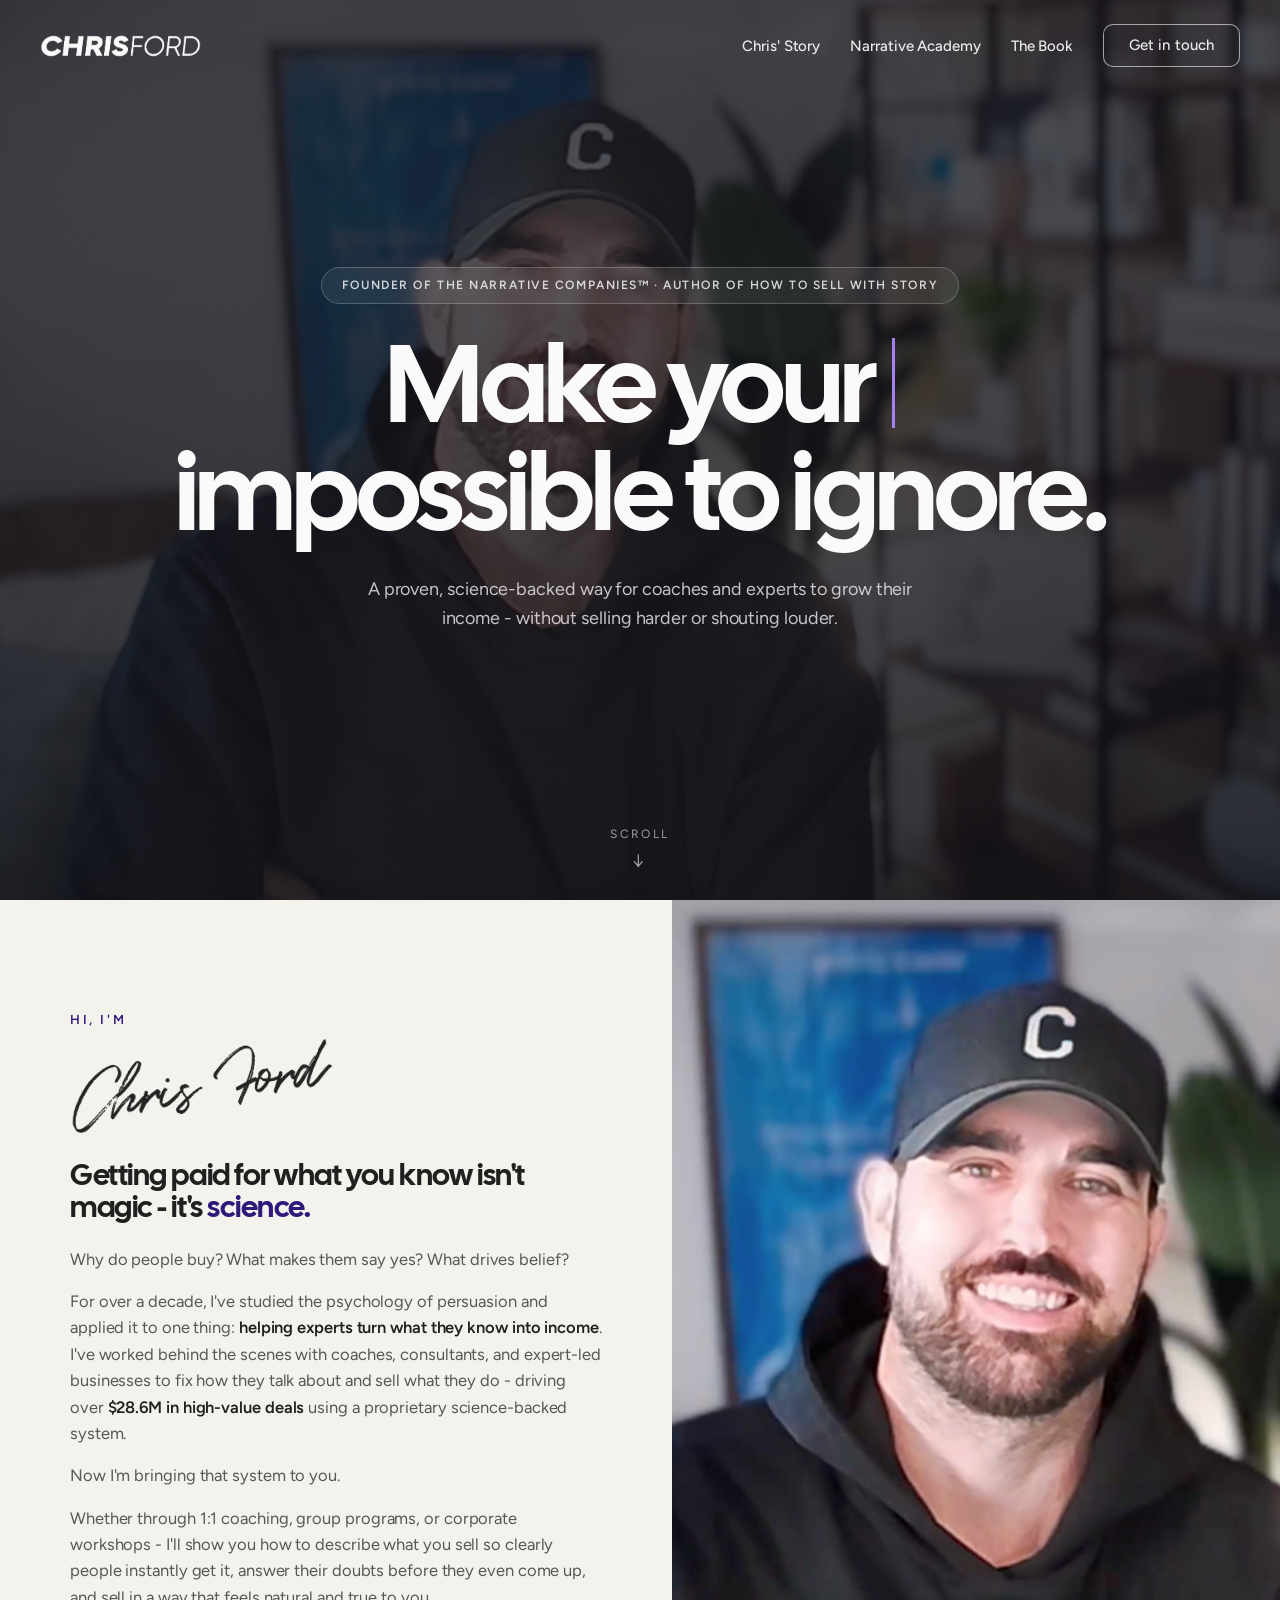
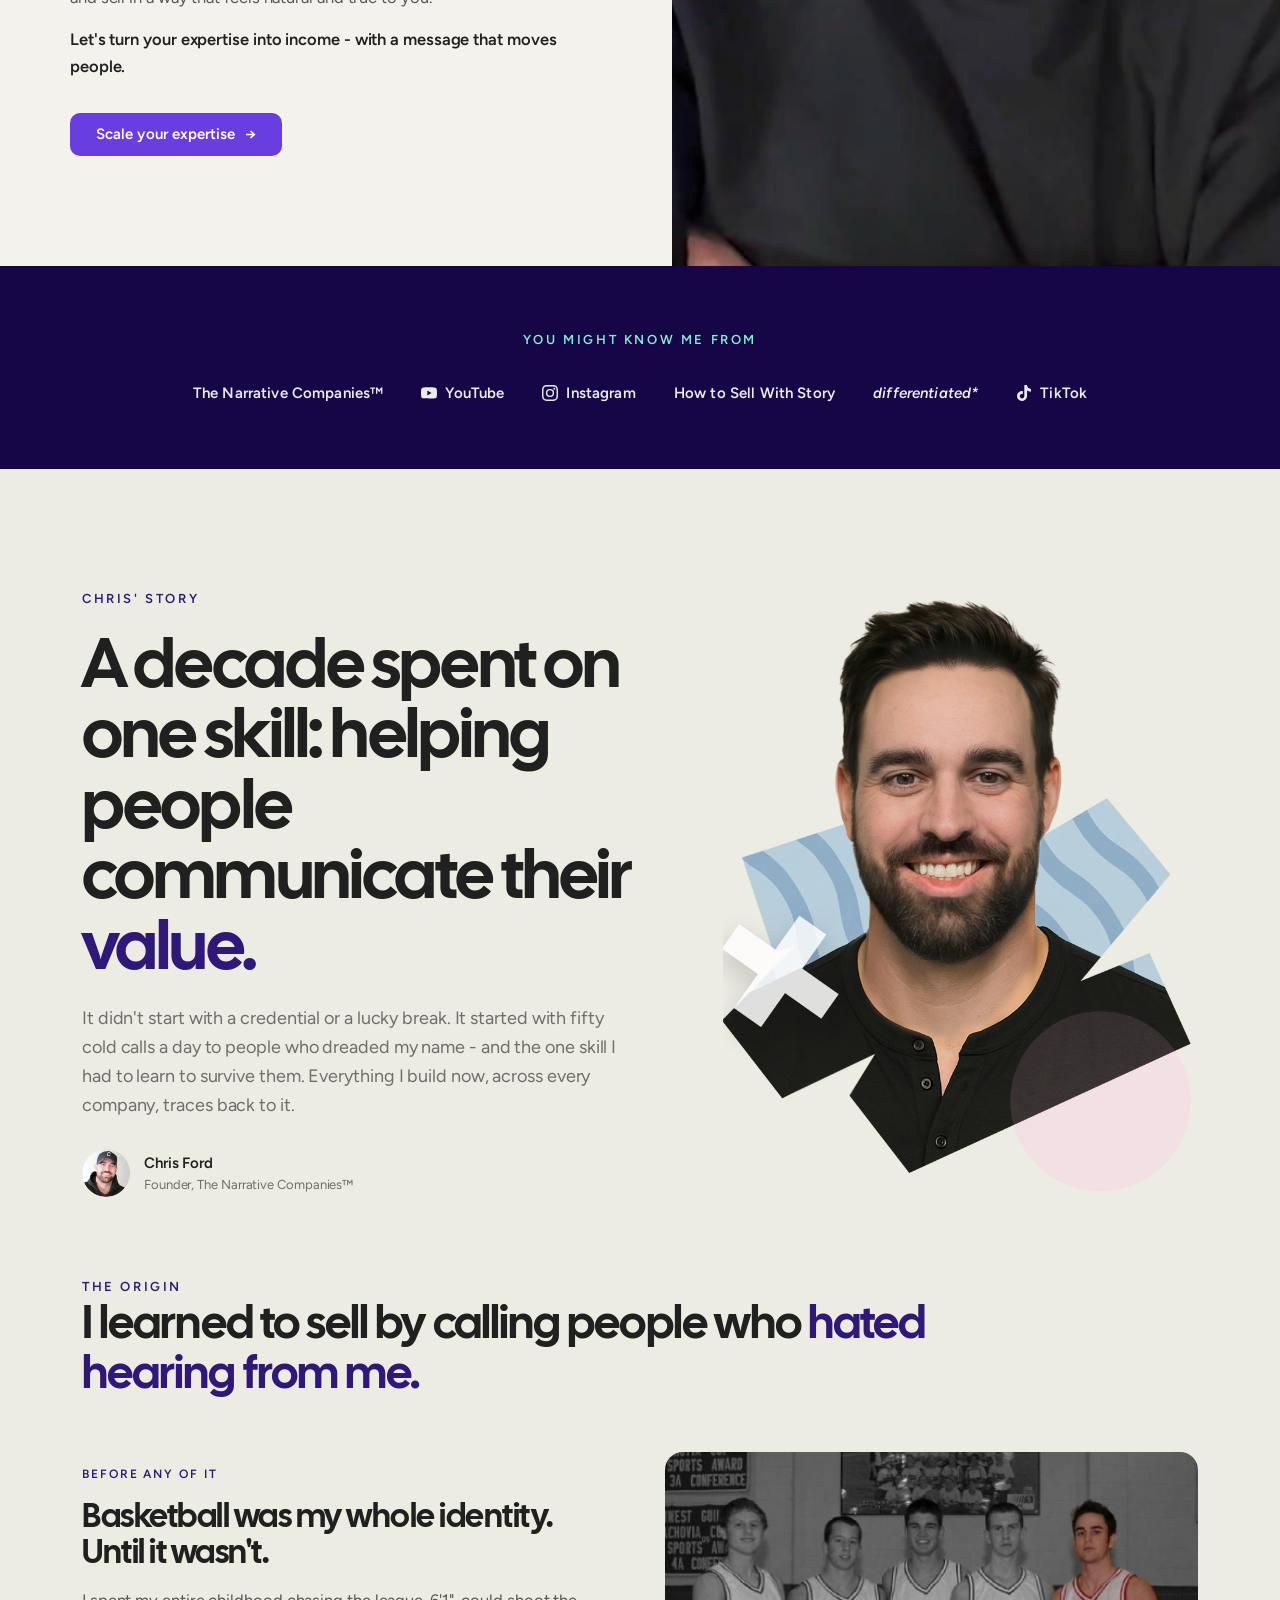
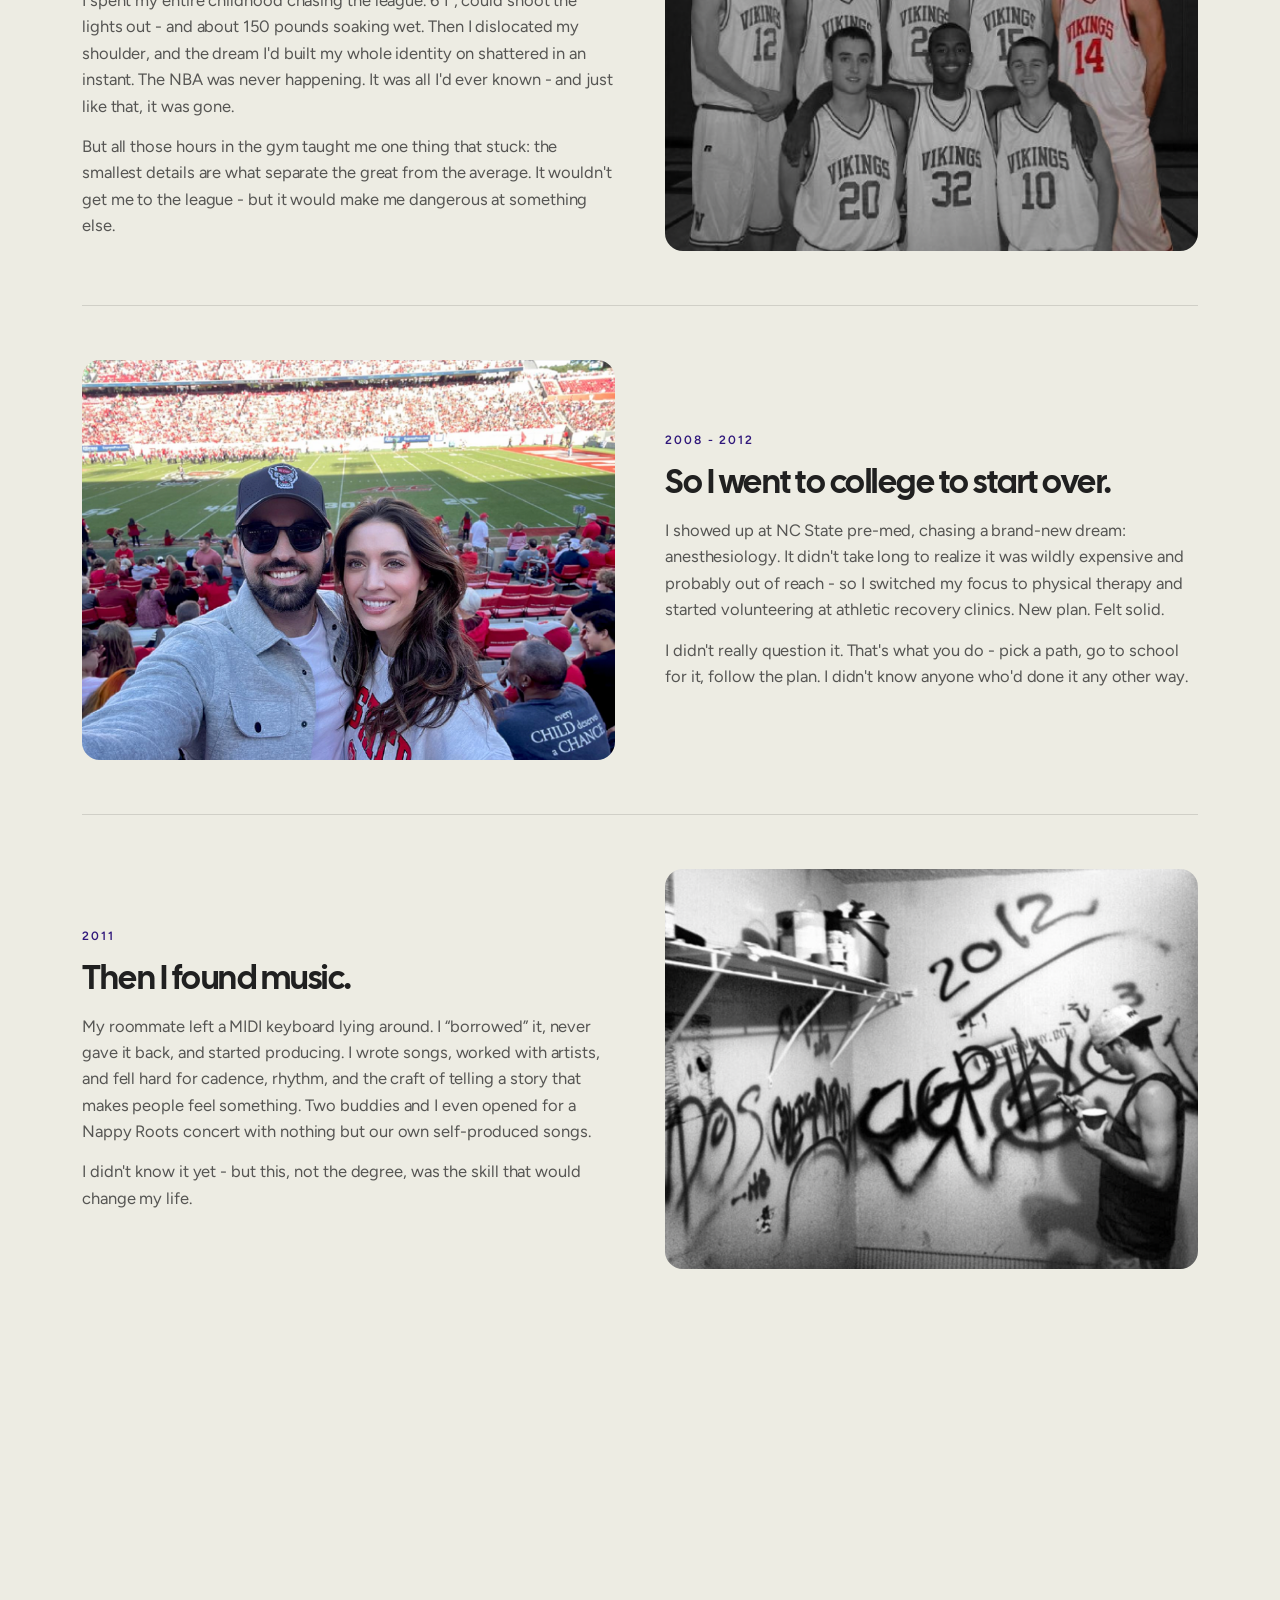
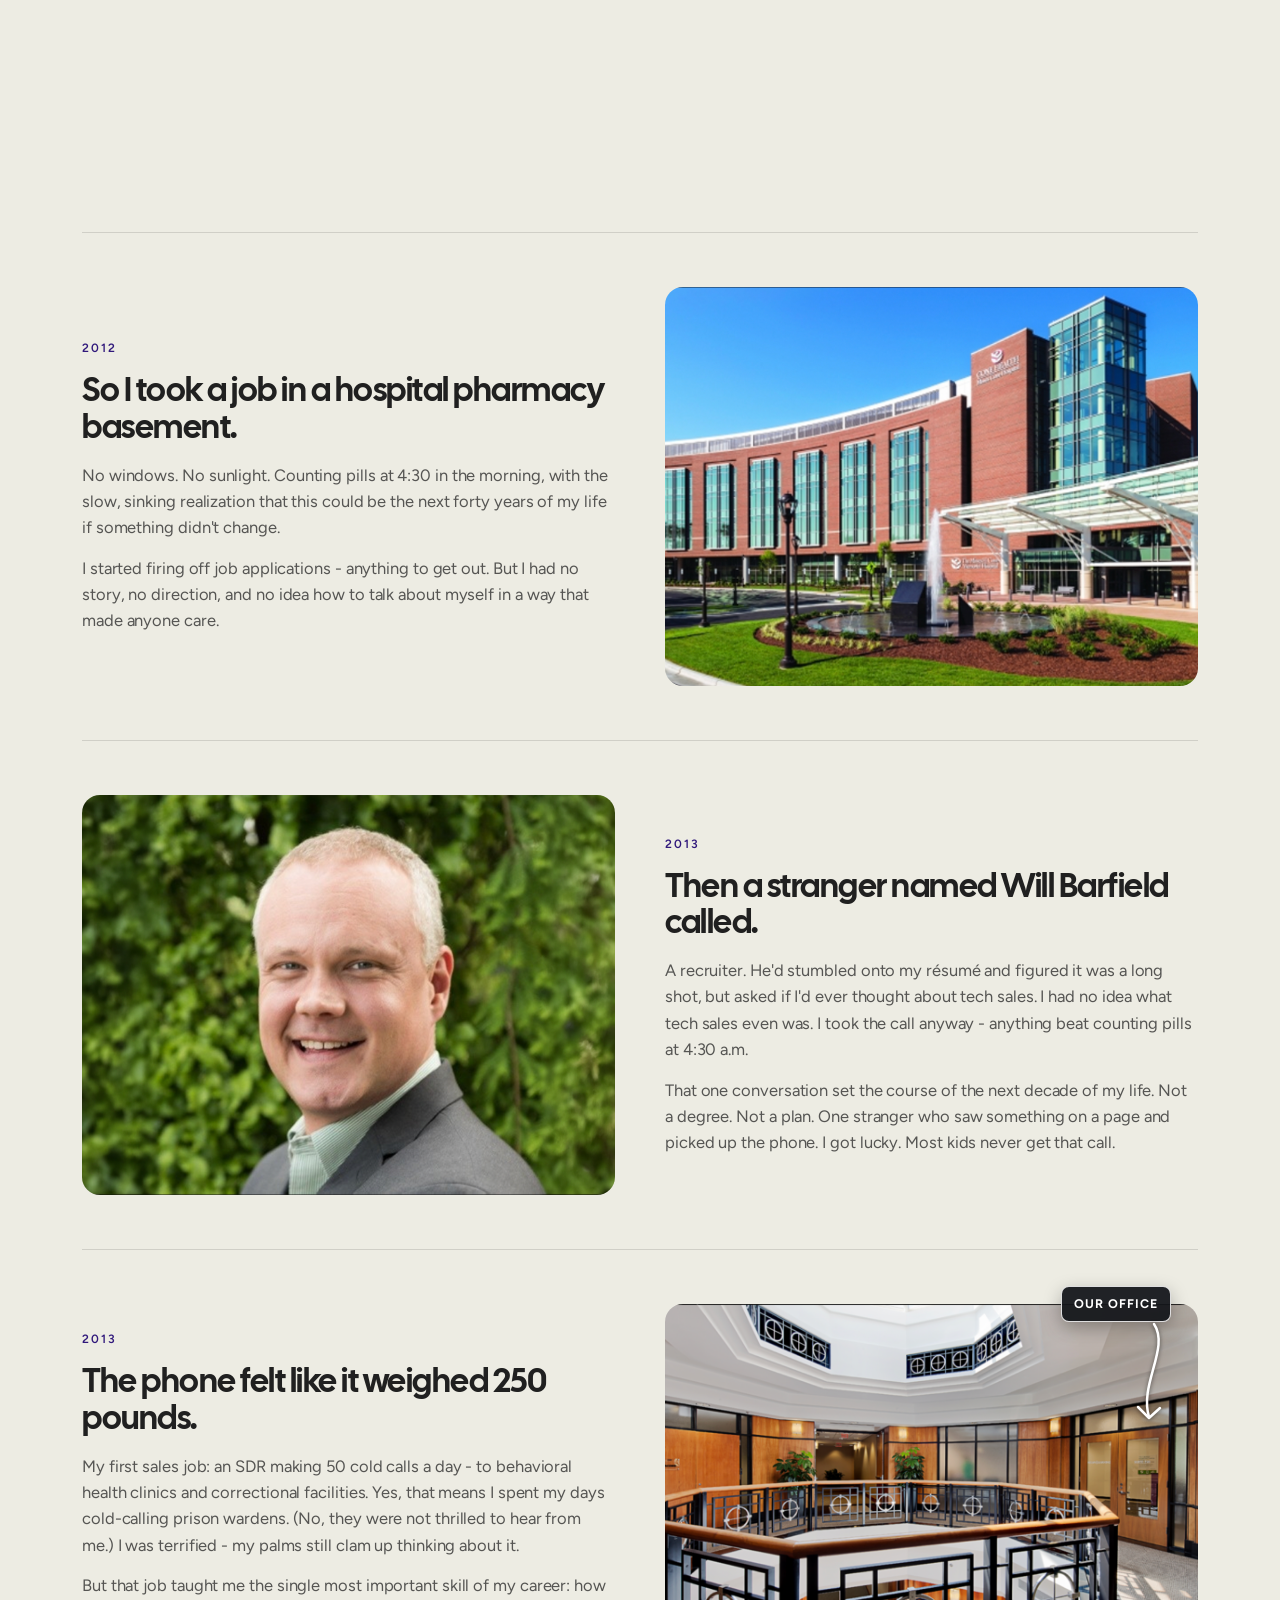
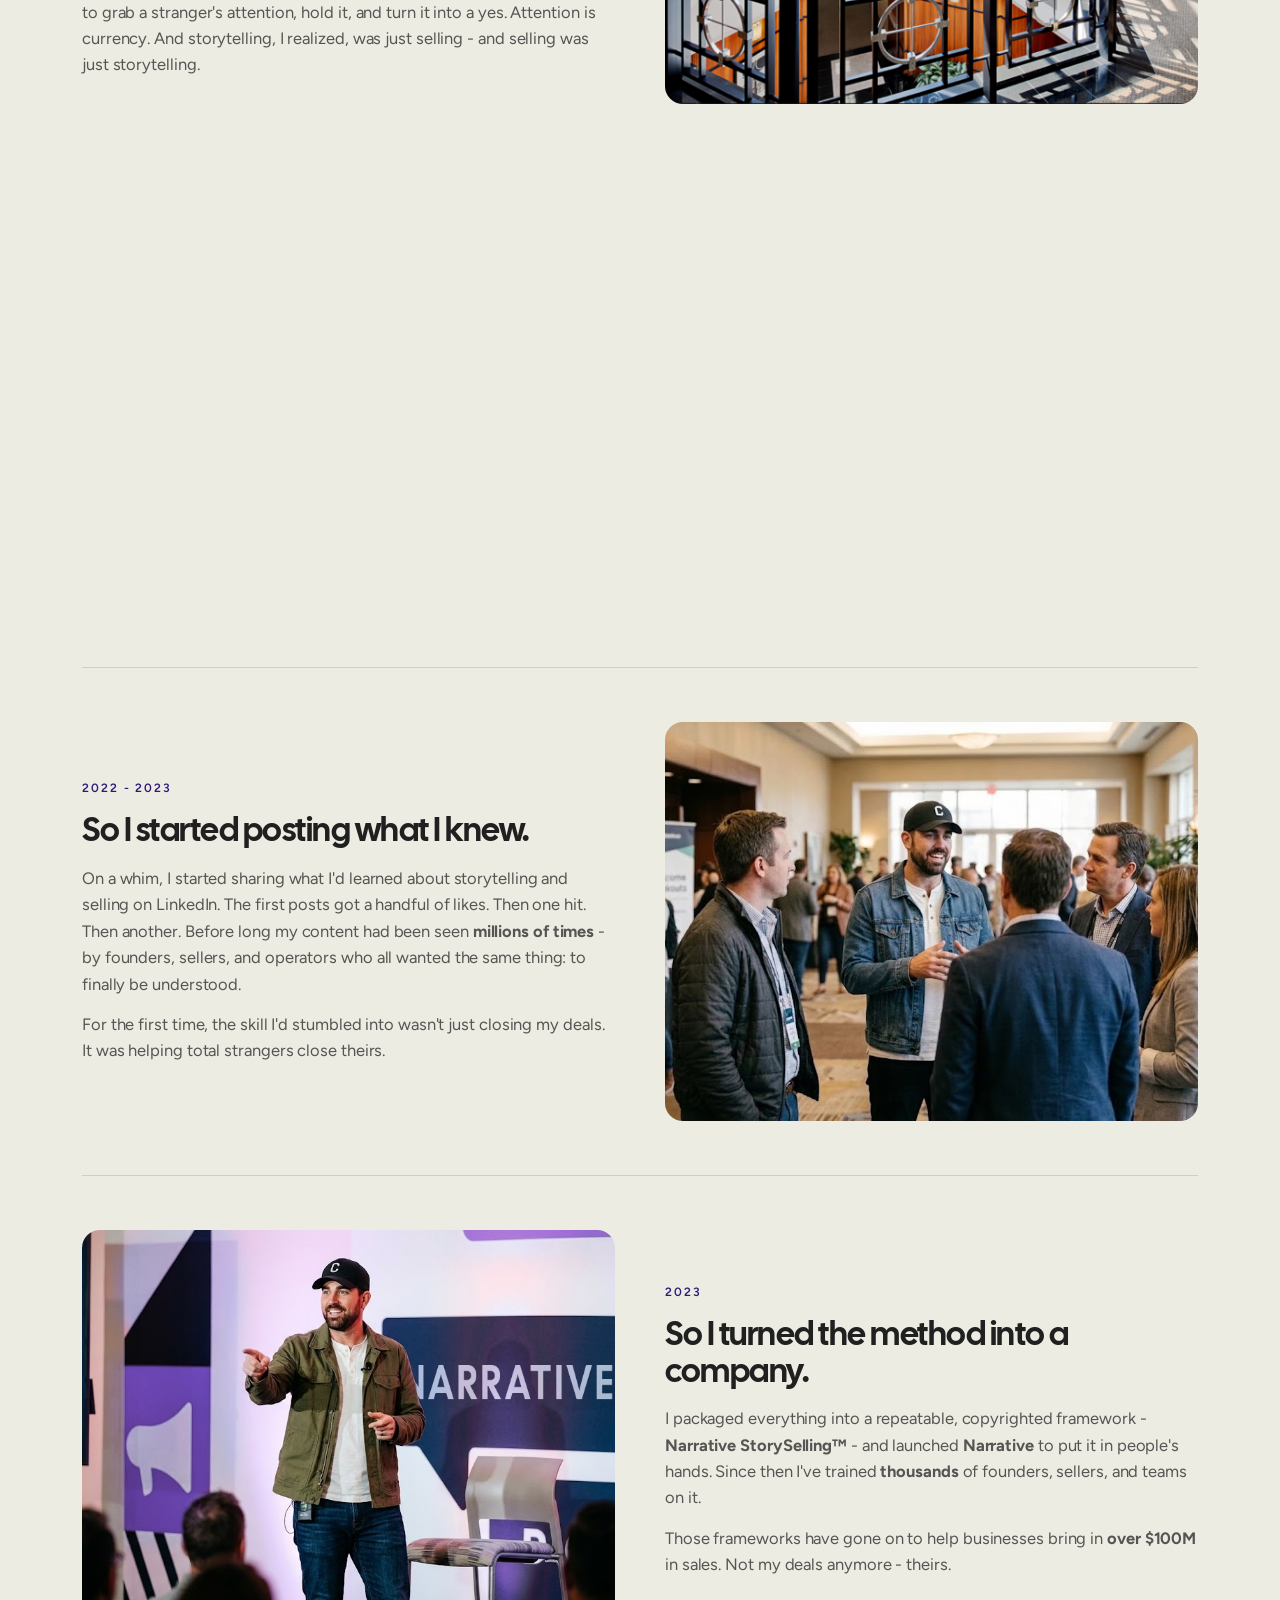
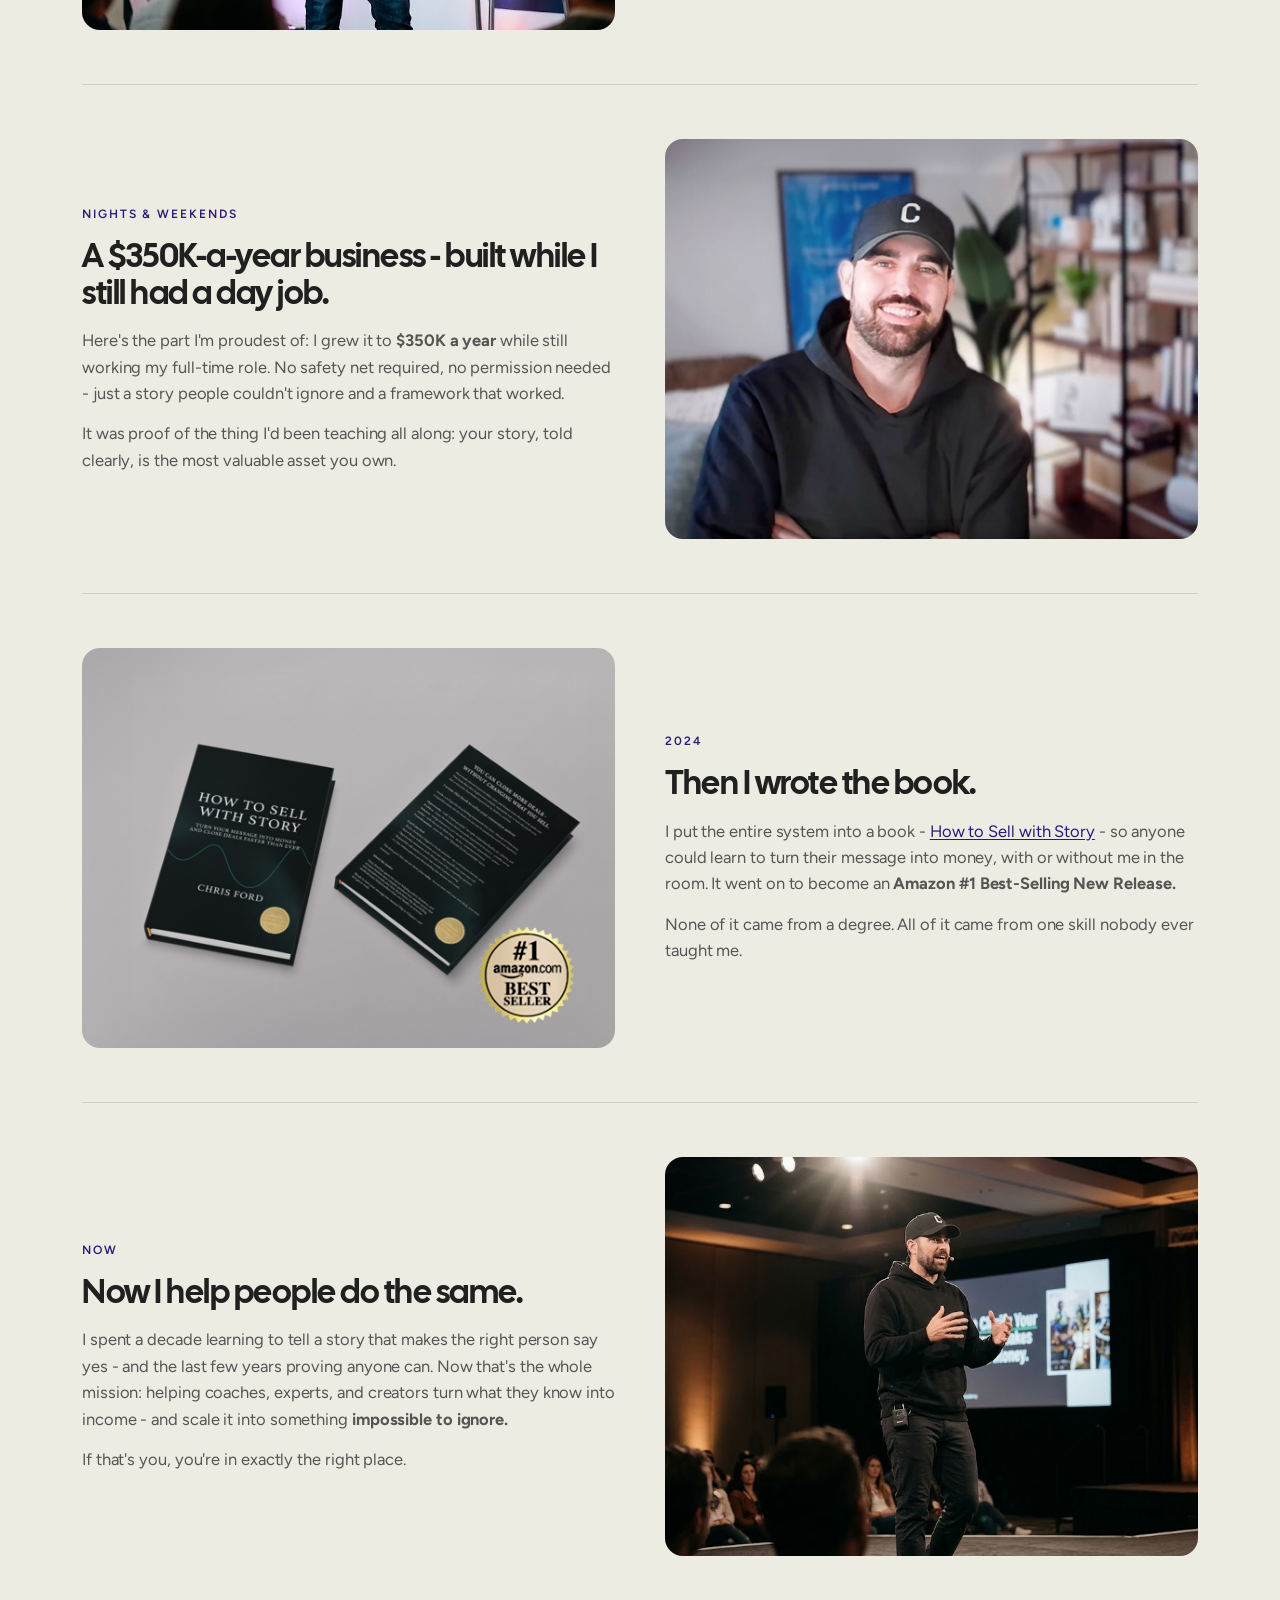
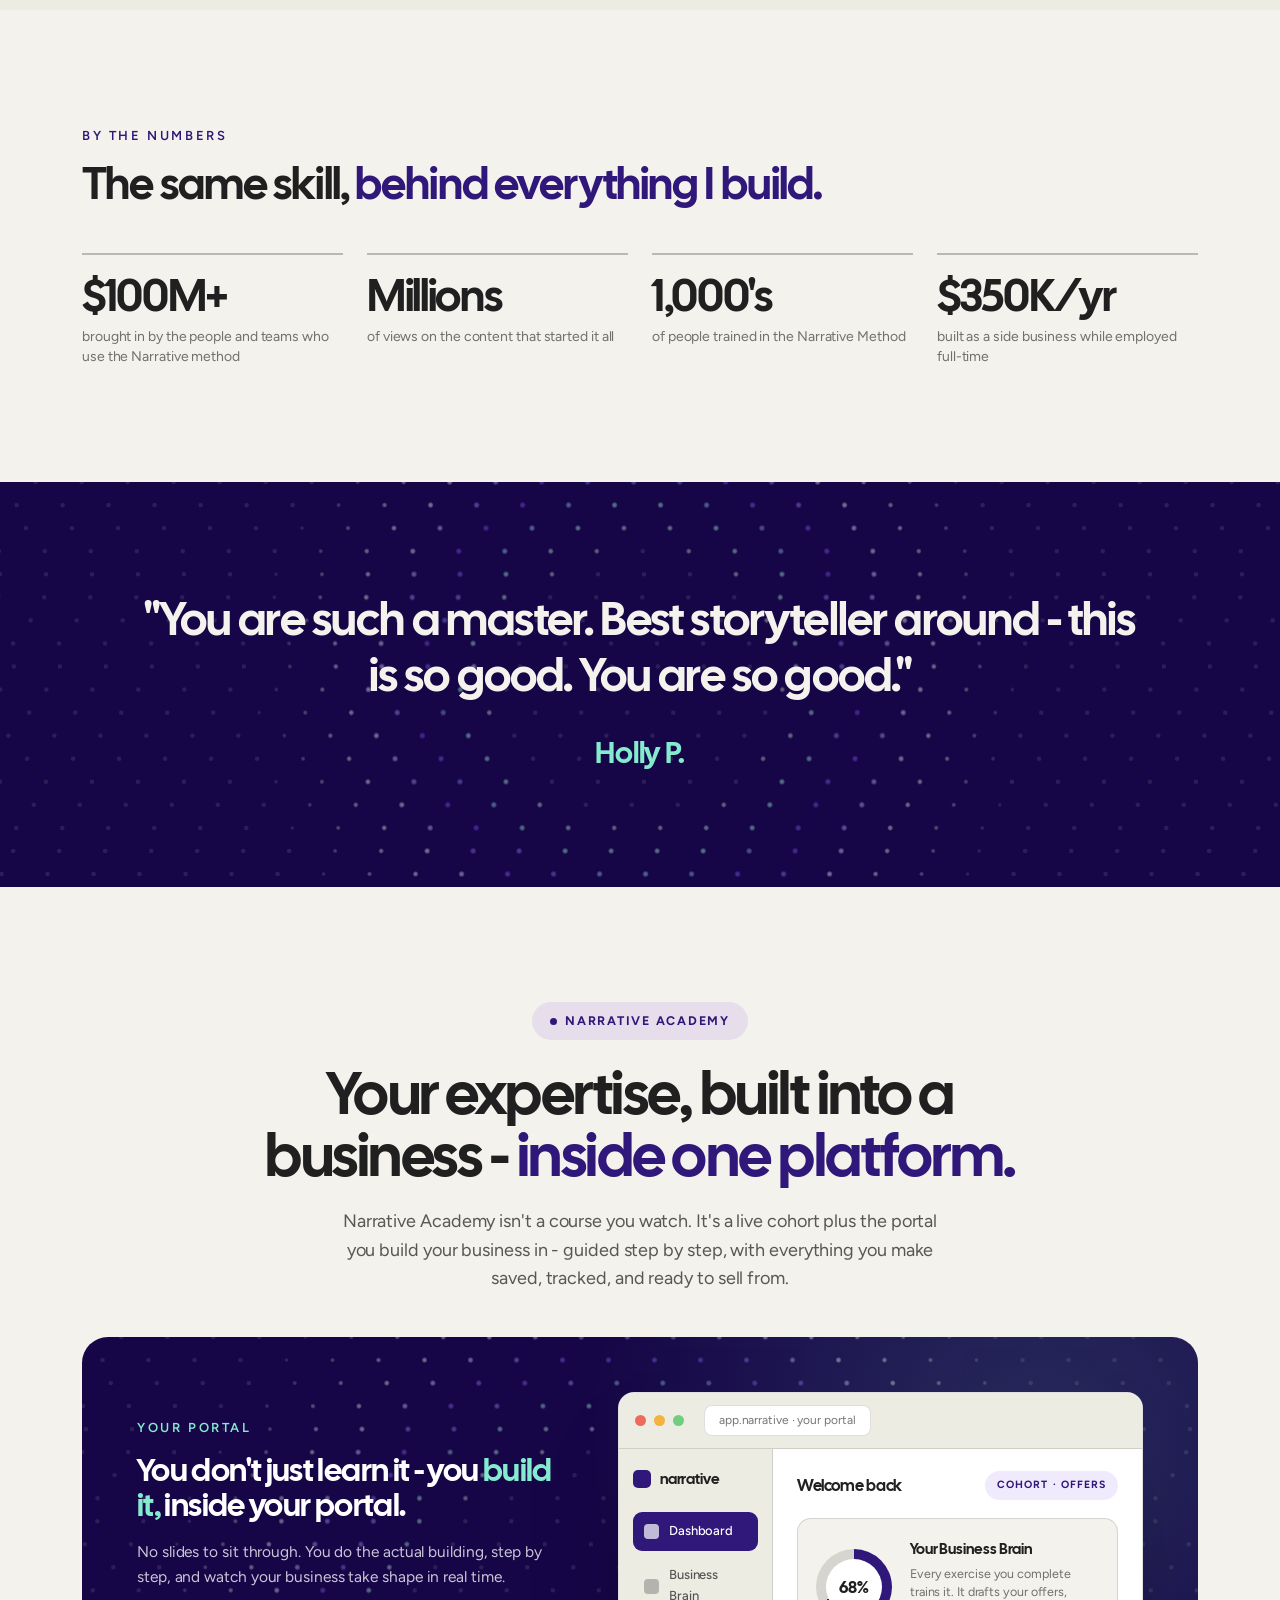
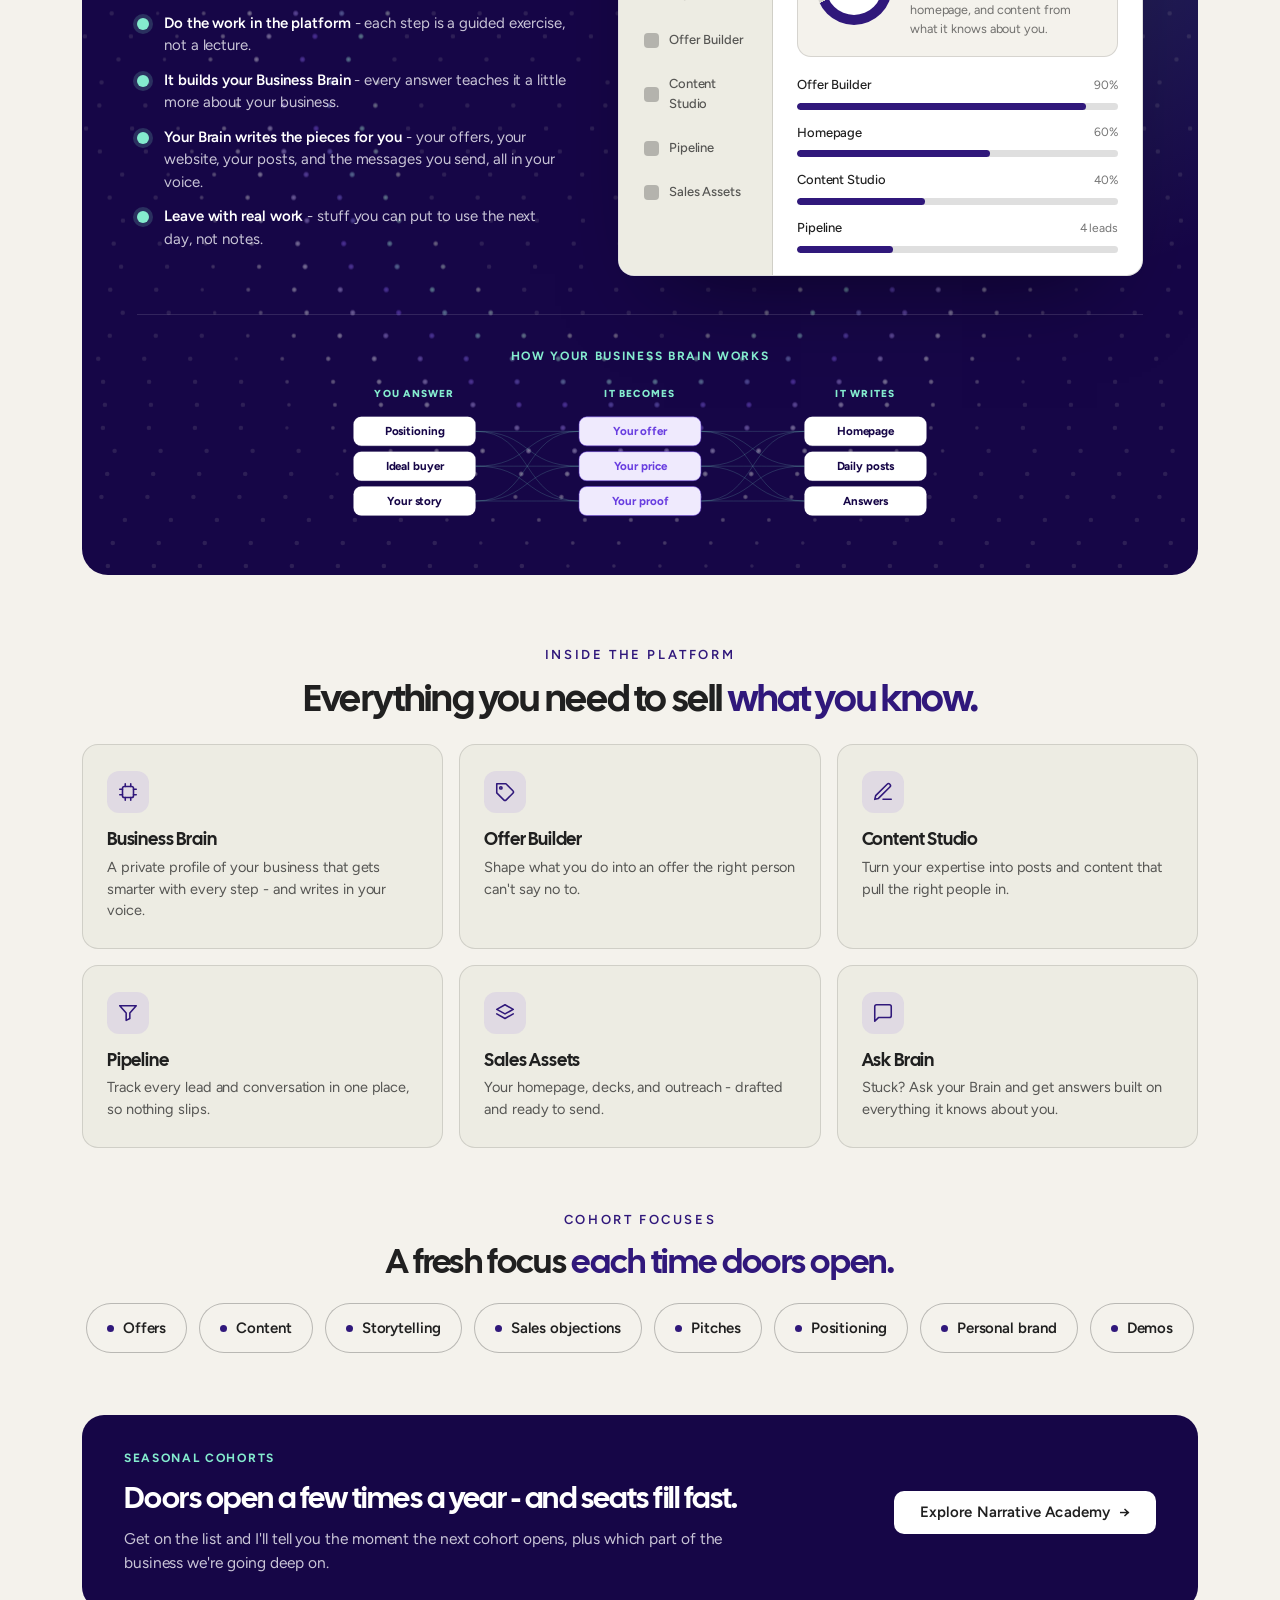
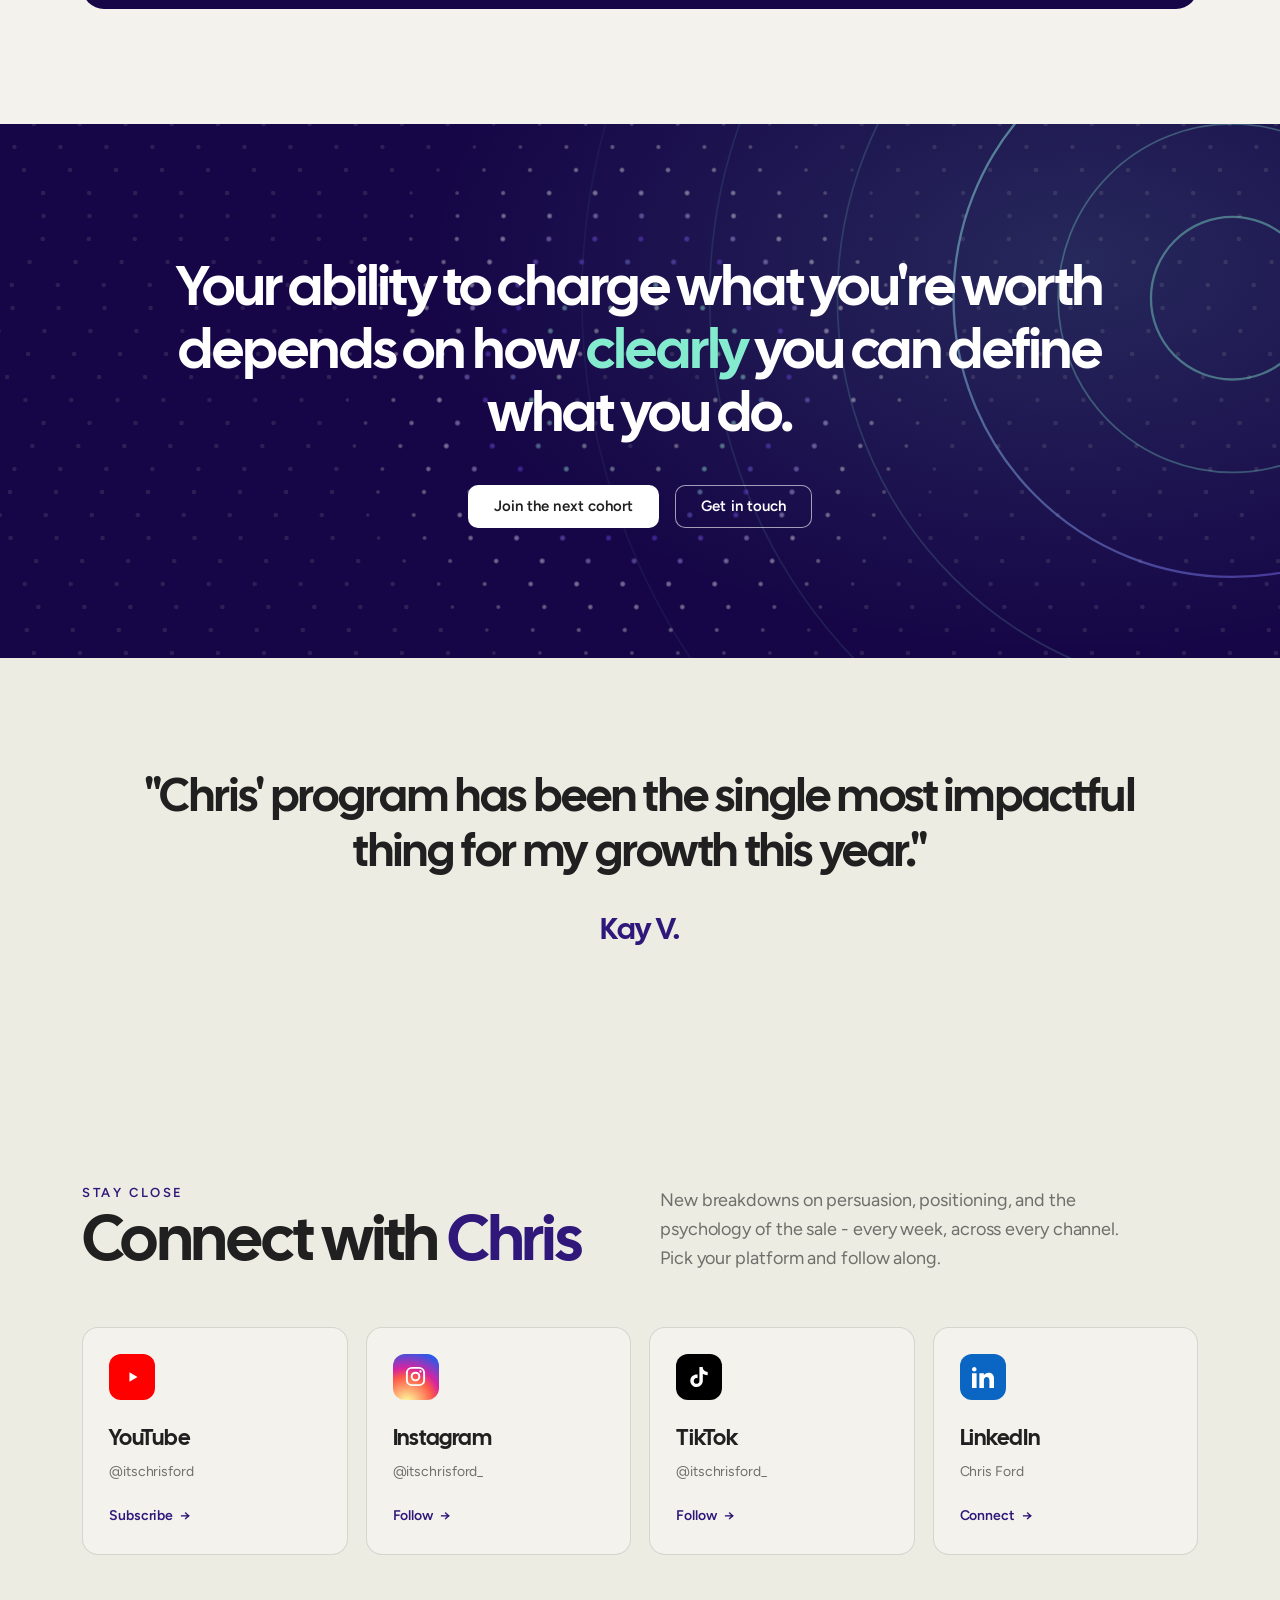
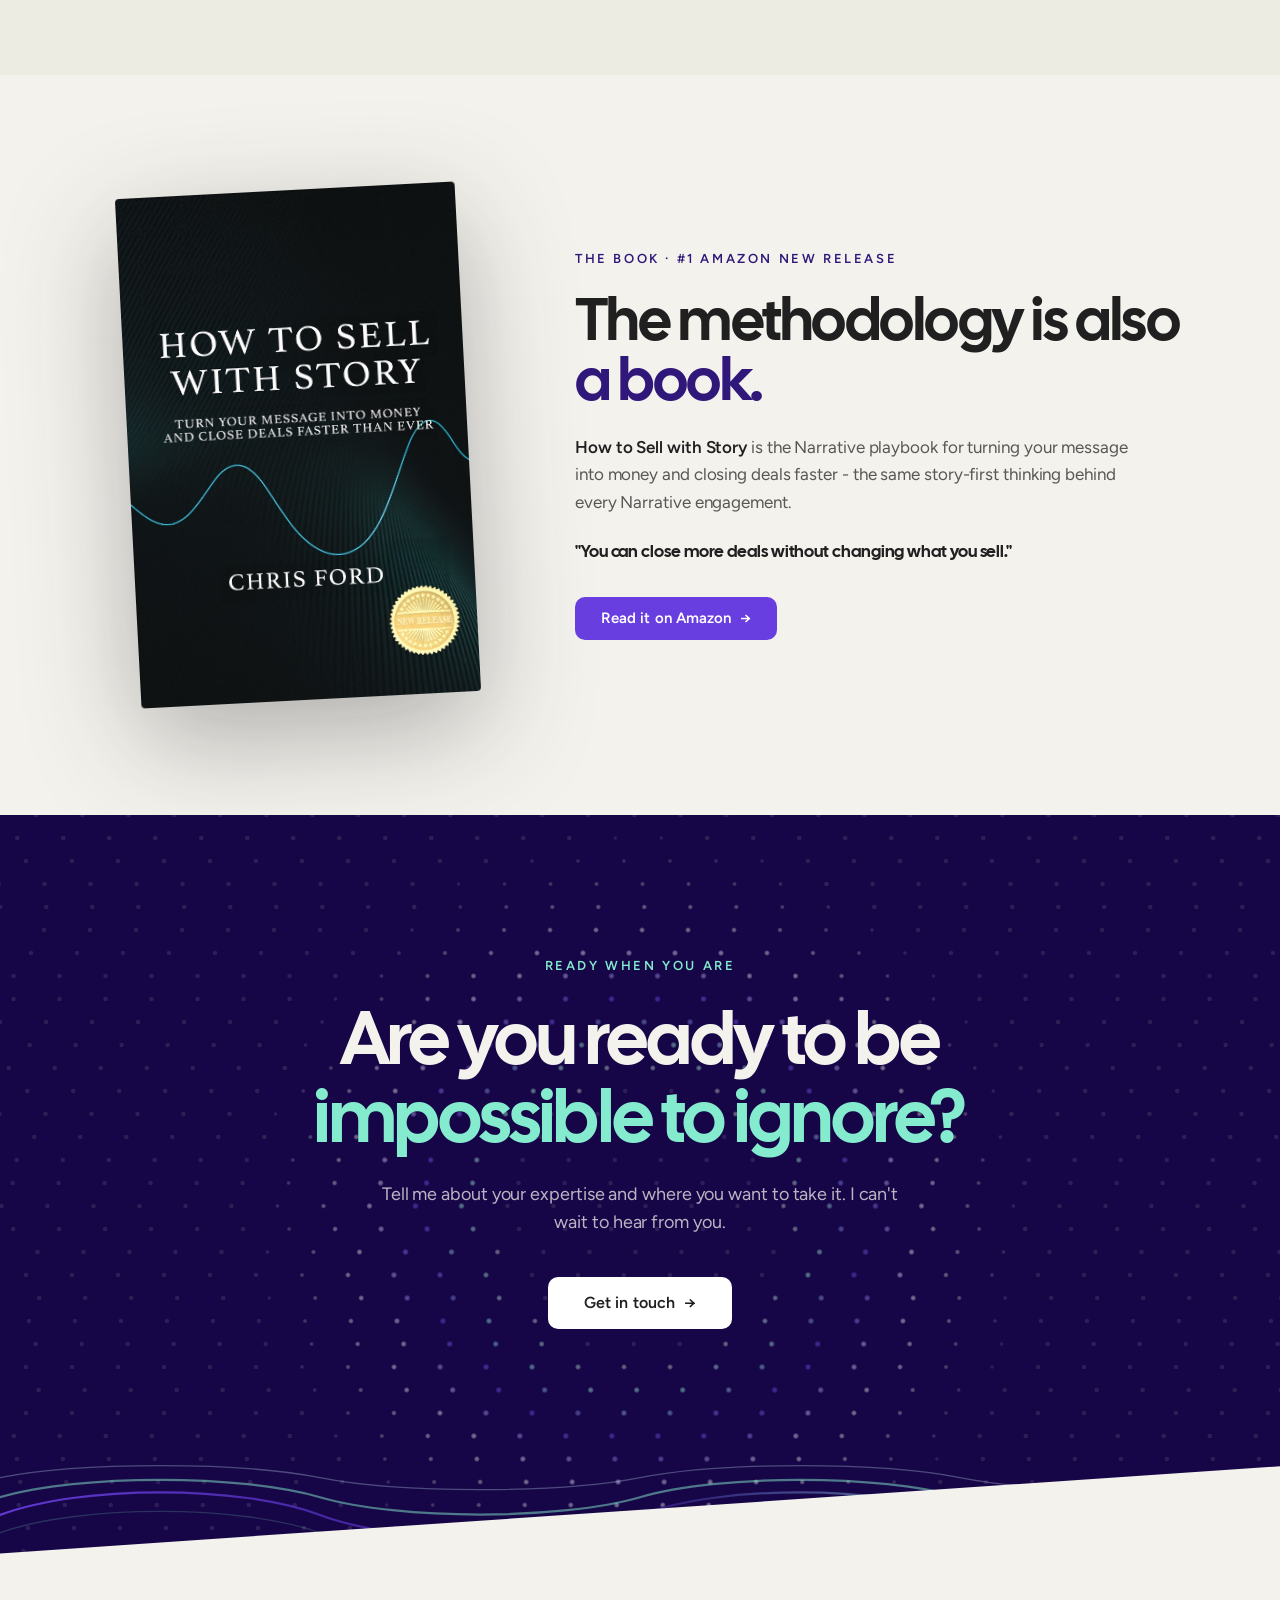
==== commit bc67ffcc: "Homepage: reskin onto Narrative Revenue brand + ported NR visuals - Adopt NR brand kit: Cal Sans + S" ====
--- a/index.html
+++ b/index.html
@@ -7,59 +7,77 @@
 <link rel="icon" href="ChrisFord-favicon.png">
 <link rel="preconnect" href="https://fonts.googleapis.com">
 <link rel="preconnect" href="https://fonts.gstatic.com" crossorigin>
-<link href="https://fonts.googleapis.com/css2?family=Source+Serif+4:ital,opsz,wght@0,8..60,400;0,8..60,500;0,8..60,600;0,8..60,700;1,8..60,400;1,8..60,500;1,8..60,600&family=Inter+Tight:wght@400;500;600;700&family=Caveat:wght@600;700&display=swap" rel="stylesheet">
+<link rel="preconnect" href="https://api.fontshare.com">
+<link href="https://fonts.googleapis.com/css2?family=Cal+Sans&family=Figtree:wght@400;500;600;700;800;900&display=swap" rel="stylesheet">
+<link href="https://api.fontshare.com/v2/css?f%5B%5D=satoshi@300,400,500,700,900&display=swap" rel="stylesheet">
 <style>
   :root{
-    /* ---- Narrative house palette ---- */
-    --bone:#fcf8f2;
-    --bone-soft:#f3ece1;
-    --bone-dark:#ece3d4;
-    --ink:#1B1D22;
-    --ink-soft:rgba(27,29,34,0.72);
-    --muted:rgba(27,29,34,0.62);
-    --hairline:rgba(27,29,34,0.14);
-    --hairline-2:rgba(27,29,34,0.30);
-    --teal:#0F4761;
-    --sky:#8ecbe2;
-    --pink:#E921A8;
-    --purple:#B163E6;
-    --powder:#a883f8;
-    --gold:#A8842B;--gold-champagne:#CDB06A;
-    --gradient:linear-gradient(90deg,#E921A8 0%,#B163E6 50%,#a883f8 100%);
-    --cream-on-ink:rgba(250,246,239,0.82);
-    --serif:'Source Serif 4','Georgia',serif;
-    --sans:'Inter Tight',ui-sans-serif,system-ui,sans-serif;
-    --script:'Caveat',cursive;
+    /* ---- Narrative brand kit (source of truth: Narrative Revenue tokens.css) ---- */
+    --brand-canvas:#f4f2ec;
+    --brand-ink:#202020;
+    --brand-purple:#693ee0;      /* CTA fill; WHITE on it, never ink */
+    --brand-mint:#84ebce;        /* the bright, for text/accents on dark grounds */
+    --brand-indigo:#160647;      /* inverted blocks */
+    --brand-slate:#30187b;       /* second dark ground / readable accent on light */
+    --brand-band:#eef2f7;        /* pale-blue highlight band */
+    --brand-surface:#ffffff;
+    --brand-paper-muted:#edece3;
+    --brand-hairline:#cac9b9;
+
+    /* ---- Legacy aliases, repointed onto the brand kit so the whole page follows ---- */
+    --bone:#f4f2ec;              /* page ground (canvas) */
+    --bone-soft:#edece3;         /* alternating bands / cards (paper-muted) */
+    --bone-dark:#e4e1d7;
+    --ink:#202020;               /* body + heading text ink */
+    --ground:#160647;            /* dark section ground (indigo) */
+    --ground-2:#30187b;          /* secondary dark ground (slate) */
+    --ink-soft:rgba(32,32,32,0.74);
+    --muted:rgba(32,32,32,0.62);
+    --hairline:rgba(32,32,32,0.14);
+    --hairline-2:rgba(32,32,32,0.28);
+    --teal:#30187b;              /* accent on LIGHT grounds: eyebrows, links, emphasis */
+    --accent:#693ee0;            /* primary CTA fill (purple) */
+    --accent-hover:#5a33c4;
+    --sky:#84ebce;               /* accent on DARK grounds (mint) */
+    --band:#eef2f7;
+    --pink:#693ee0;--purple:#30187b;--powder:#84ebce;
+    --gold:#84ebce;--gold-champagne:#84ebce;
+    --gradient:linear-gradient(135deg,#693ee0 0%,#30187b 100%);
+    --cream-on-ink:rgba(240,239,247,0.82);
+    --serif:'Cal Sans','Figtree',-apple-system,BlinkMacSystemFont,'Segoe UI',Roboto,Helvetica,Arial,sans-serif;
+    --sans:'Satoshi','Figtree',-apple-system,BlinkMacSystemFont,'Segoe UI',Roboto,Helvetica,Arial,sans-serif;
+    --display:'Cal Sans','Figtree',-apple-system,BlinkMacSystemFont,'Segoe UI',Roboto,Helvetica,Arial,sans-serif;
+    --script:'Cal Sans','Figtree',cursive;
     --maxw:1180px;
   }
   *{margin:0;padding:0;box-sizing:border-box}
   html{scroll-behavior:smooth;overflow-x:hidden}
-  body{font-family:var(--sans);background:var(--bone);color:var(--ink);font-size:17px;line-height:1.6;-webkit-font-smoothing:antialiased;text-rendering:optimizeLegibility;letter-spacing:-0.005em}
+  body{font-family:var(--sans);background:var(--bone);color:var(--ink);font-size:17px;line-height:1.6;-webkit-font-smoothing:antialiased;text-rendering:optimizeLegibility;letter-spacing:-0.005em;font-synthesis-weight:none}
   img{max-width:100%;display:block}
   a{color:inherit;text-decoration:none}
   /* paper texture */
   body::before{content:"";position:fixed;inset:0;pointer-events:none;z-index:200;opacity:.07;mix-blend-mode:multiply;
     background-image:url("data:image/svg+xml;utf8,<svg xmlns='http://www.w3.org/2000/svg' width='220' height='220'><filter id='n'><feTurbulence type='fractalNoise' baseFrequency='0.85' numOctaves='2' stitchTiles='stitch'/><feColorMatrix values='0 0 0 0 0  0 0 0 0 0  0 0 0 0 0  0 0 0 0.55 0'/></filter><rect width='100%' height='100%' filter='url(%23n)'/></svg>")}
 
-  h1,h2,h3,h4{font-family:var(--serif);font-weight:500;letter-spacing:-0.018em;line-height:1.04}
-  em,.it{font-style:italic;color:var(--teal);font-weight:500}
+  h1,h2,h3,h4{font-family:var(--serif);font-weight:400;letter-spacing:-0.02em;line-height:1.08}
+  em,.it{font-style:normal;color:var(--teal);font-weight:400}
   .container{max-width:var(--maxw);margin:0 auto;padding:0 32px}
   .eyebrow{font-family:var(--sans);font-size:13px;font-weight:600;letter-spacing:.20em;text-transform:uppercase;color:var(--teal)}
   .eyebrow.on-ink{color:var(--sky)}
   .lede{font-size:18px;line-height:1.6;color:var(--muted)}
 
   /* buttons */
-  .btn{display:inline-flex;align-items:center;gap:9px;padding:15px 28px;border-radius:100px;font-family:var(--sans);font-size:15px;font-weight:500;letter-spacing:.005em;transition:transform .2s cubic-bezier(.2,.7,.2,1),background .18s,color .18s,box-shadow .2s;line-height:1}
+  .btn{display:inline-flex;align-items:center;gap:9px;padding:14px 26px;border-radius:10px;font-family:var(--sans);font-size:15px;font-weight:600;letter-spacing:.005em;transition:transform .2s cubic-bezier(.2,.7,.2,1),background .18s,color .18s,box-shadow .2s;line-height:1}
   .btn:hover{transform:translateY(-1px)}
   .btn .arr{transition:transform .25s}
   .btn:hover .arr{transform:translateX(4px)}
-  .btn-primary{background:var(--ink);color:var(--bone)}
-  .btn-primary:hover{background:var(--teal);box-shadow:0 12px 26px -14px rgba(27,29,34,.5)}
-  .btn-on-ink{background:var(--bone);color:var(--ink)}
-  .btn-on-ink:hover{background:var(--sky);color:var(--ink)}
-  .proven .btn-on-ink:hover{background:var(--gold-champagne);color:var(--ink)}
+  .btn-primary{background:var(--accent);color:#fff}
+  .btn-primary:hover{background:var(--accent-hover);box-shadow:0 14px 30px -14px rgba(105,62,224,.55)}
+  .btn-on-ink{background:#fff;color:var(--ink)}
+  .btn-on-ink:hover{background:var(--sky);color:var(--brand-indigo)}
+  .proven .btn-on-ink:hover{background:var(--sky);color:var(--brand-indigo)}
   .btn-ghost{background:transparent;color:var(--ink);box-shadow:inset 0 0 0 1px var(--hairline-2)}
-  .btn-ghost:hover{background:var(--ink);color:var(--bone)}
+  .btn-ghost:hover{background:var(--ground);color:var(--bone)}
   .btn-ghost-light{background:transparent;color:#fff;box-shadow:inset 0 0 0 1px rgba(255,255,255,.6)}
   .btn-ghost-light:hover{background:#fff;color:var(--ink)}
 
@@ -91,7 +109,7 @@
   .nav-toggle.open span:nth-child(1){transform:translateY(7px) rotate(45deg)}
   .nav-toggle.open span:nth-child(2){opacity:0}
   .nav-toggle.open span:nth-child(3){transform:translateY(-7px) rotate(-45deg)}
-  .mobile-menu{display:none;position:absolute;top:100%;left:0;right:0;background:var(--ink);padding:10px 22px 22px;flex-direction:column;border-top:1px solid rgba(255,255,255,.1);box-shadow:0 28px 44px -22px rgba(0,0,0,.65);z-index:50}
+  .mobile-menu{display:none;position:absolute;top:100%;left:0;right:0;background:var(--ground);padding:10px 22px 22px;flex-direction:column;border-top:1px solid rgba(255,255,255,.1);box-shadow:0 28px 44px -22px rgba(0,0,0,.65);z-index:50}
   .mobile-menu.open{display:flex}
   .mobile-menu a{color:rgba(255,255,255,.92);font-size:17px;font-weight:500;padding:14px 4px;border-bottom:1px solid rgba(255,255,255,.08)}
   .mobile-menu a:hover{color:#fff}
@@ -104,14 +122,14 @@
   .hero-overlay{position:absolute;inset:0;z-index:1;background:linear-gradient(rgba(20,21,26,.70),rgba(20,21,26,.84))}
   .hero h1,.hero .lede,.hero .scroll{position:relative;z-index:2}
   .hero h1{font-size:clamp(54px,8.6vw,124px);line-height:.98;font-weight:500;letter-spacing:-0.03em;max-width:1080px}
-  .hero h1 em{color:var(--sky);font-style:italic}
-  .hero h1 .typed{font-style:italic;color:var(--sky);transition:color .25s}
+  .hero h1 em{color:var(--sky);font-style:normal}
+  .hero h1 .typed{font-style:normal;color:var(--sky);transition:color .25s}
   .hero h1 .caret{display:inline-block;width:3px;height:.82em;margin-left:4px;vertical-align:-0.06em;background:currentColor;color:var(--sky);animation:blink 1s steps(1) infinite}
   @keyframes blink{50%{opacity:0}}
   .hero .lede{margin-top:30px;max-width:600px;color:var(--cream-on-ink)}
   .hero .hero-cred{position:relative;z-index:2;display:inline-block;text-align:center;margin:0 0 26px;padding:9px 20px;border:1px solid rgba(255,255,255,.22);border-radius:999px;background:rgba(255,255,255,.07);backdrop-filter:blur(6px);-webkit-backdrop-filter:blur(6px);font-family:var(--sans);font-size:12px;font-weight:600;letter-spacing:.13em;text-transform:uppercase;color:rgba(255,255,255,.82);line-height:1.4;white-space:nowrap}
   .hero-cred .cred-br{display:none}
-  .hero .hero-cred em{font-style:italic;color:inherit;text-transform:uppercase;letter-spacing:inherit;font-weight:600}
+  .hero .hero-cred em{font-style:normal;color:inherit;text-transform:uppercase;letter-spacing:inherit;font-weight:600}
   .hero .hero-cred a{text-decoration:none;transition:opacity .2s}
   .hero .hero-cred a:hover{opacity:.78}
   .hero .scroll{position:absolute;bottom:30px;display:flex;flex-direction:column;align-items:center;gap:8px;font-size:12px;letter-spacing:.2em;text-transform:uppercase;color:rgba(255,255,255,.6)}
@@ -130,7 +148,7 @@
   .about-media{background:url('chris-hat-c-logo.png') center/cover;min-height:600px}
 
   /* ---------- KNOWN FROM (ink band) ---------- */
-  .known{background:var(--ink);color:#fff;text-align:center;padding:64px 0}
+  .known{background:var(--ground);color:#fff;text-align:center;padding:64px 0}
   .known .eyebrow{margin-bottom:30px}
   .logos{display:flex;flex-wrap:wrap;justify-content:center;align-items:center;gap:38px;opacity:.92}
   .logos span{font-family:var(--sans);font-weight:600;font-size:15px;letter-spacing:.01em}
@@ -140,28 +158,28 @@
   /* ---------- QUOTE ---------- */
   .quote{text-align:center;padding:110px 28px;background:var(--bone)}
   .quote.alt{background:var(--bone-soft)}
-  .quote.feature{background:var(--ink);color:var(--bone)}
+  .quote.feature{background:var(--ground);color:var(--bone)}
   .quote.feature h2{color:var(--bone)}
   .quote.feature .by{color:var(--sky)}
-  .quote h2{font-family:var(--serif);font-weight:500;font-style:italic;font-size:clamp(28px,3.8vw,46px);max-width:1000px;margin:0 auto;line-height:1.2;letter-spacing:-0.018em}
+  .quote h2{font-family:var(--serif);font-weight:500;font-style:normal;font-size:clamp(28px,3.8vw,46px);max-width:1000px;margin:0 auto;line-height:1.2;letter-spacing:-0.018em}
   .quote .by{margin-top:26px;font-family:var(--script);font-size:30px;color:var(--teal)}
 
   /* ---------- CHARGE BAND (ink) ---------- */
-  .charge{position:relative;color:#fff;text-align:center;padding:130px 28px;overflow:hidden;background:var(--ink)}
-  .charge::before{content:"";position:absolute;inset:0;z-index:0;background:radial-gradient(90% 130% at 84% 26%,rgba(142,203,226,.15),transparent 56%)}
+  .charge{position:relative;color:#fff;text-align:center;padding:130px 28px;overflow:hidden;background:var(--ground)}
+  .charge::before{content:"";position:absolute;inset:0;z-index:0;background:radial-gradient(90% 130% at 84% 26%,rgba(132,235,206,.15),transparent 56%)}
   .charge .bandvec{position:absolute;inset:0;width:100%;height:100%;z-index:0}
   .charge .container{position:relative;z-index:1}
   .charge h2{font-family:var(--serif);font-weight:500;font-size:clamp(30px,4.4vw,58px);max-width:1040px;margin:0 auto;line-height:1.12;letter-spacing:-0.02em}
-  .charge h2 em{color:var(--sky);font-style:italic}
+  .charge h2 em{color:var(--sky);font-style:normal}
   .charge .ctas{margin-top:42px;display:flex;gap:16px;justify-content:center;flex-wrap:wrap}
 
   /* ---------- PROVEN SYSTEM ---------- */
-  .proven{position:relative;color:#fff;padding:150px 0;overflow:hidden;background:var(--ink)}
-  .proven::before{content:"";position:absolute;inset:0;z-index:0;background:radial-gradient(60% 70% at 50% 80%,rgba(168,132,43,.20),transparent 62%)}
+  .proven{position:relative;color:#fff;padding:150px 0;overflow:hidden;background:var(--ground)}
+  .proven::before{content:"";position:absolute;inset:0;z-index:0;background:radial-gradient(60% 70% at 50% 80%,rgba(105,62,224,.22),transparent 62%)}
   .proven .container{position:relative;z-index:1}
   .proven .eyebrow{margin-bottom:18px;color:var(--gold-champagne)}
   .proven h2{font-weight:500;font-size:clamp(36px,5.2vw,72px);line-height:1.02;max-width:1000px;letter-spacing:-0.022em}
-  .proven h2 em{color:var(--gold-champagne);font-style:italic}
+  .proven h2 em{color:var(--gold-champagne);font-style:normal}
   .proven p{max-width:980px;margin:28px 0 38px;font-size:18px;color:var(--cream-on-ink)}
   .proven p b{font-weight:600;color:#fff}
   .fw-teaser{margin:0 0 38px;padding-top:34px;border-top:1px solid rgba(255,255,255,0.14)}
@@ -188,7 +206,7 @@
   .gotime{background:var(--bone);text-align:center;padding:130px 28px}
   .gotime .eyebrow{margin-bottom:18px}
   .gotime h2{font-weight:500;font-size:clamp(40px,5.8vw,82px);line-height:1.02;letter-spacing:-0.028em}
-  .gotime h2 em{color:var(--teal);font-style:italic}
+  .gotime h2 em{color:var(--teal);font-style:normal}
   .gotime p{max-width:920px;margin:32px auto 38px;font-size:18px;color:var(--ink-soft)}
   .gotime p b{font-weight:600;color:var(--ink)}
 
@@ -210,7 +228,7 @@
   .ch-go{margin-top:16px;display:inline-flex;align-items:center;gap:7px;font-size:14px;font-weight:600;color:var(--teal)}
   .channel:hover .ch-go .arr{transform:translateX(4px)}
 
-  .connect-cta{margin-top:22px;background:var(--ink);border-radius:20px;padding:48px clamp(28px,4vw,56px);display:grid;grid-template-columns:1.1fr .9fr;gap:36px;align-items:center}
+  .connect-cta{margin-top:22px;background:var(--ground);border-radius:20px;padding:48px clamp(28px,4vw,56px);display:grid;grid-template-columns:1.1fr .9fr;gap:36px;align-items:center}
   .connect-cta h3{color:#fff;font-family:var(--serif);font-weight:500;font-size:clamp(26px,3vw,38px);line-height:1.12;letter-spacing:-0.018em;margin:10px 0 12px}
   .connect-cta h3 em{color:var(--sky)}
   .connect-cta p{color:var(--cream-on-ink);font-size:16px;max-width:440px}
@@ -248,14 +266,14 @@
   .beat-text h3{font-family:var(--serif);font-weight:500;font-size:clamp(24px,2.6vw,34px);line-height:1.1;letter-spacing:-0.015em;margin-bottom:16px}
   .beat-text p{color:var(--ink-soft);font-size:16.5px;margin-bottom:14px}
   .beat-text p:last-child{margin-bottom:0}
-  .beat-text a{color:var(--teal);text-decoration:underline;text-underline-offset:2px;font-style:italic}
+  .beat-text a{color:var(--teal);text-decoration:underline;text-underline-offset:2px;font-style:normal}
   .story-note{border-top:1px solid var(--hairline);padding-top:60px;padding-bottom:clamp(72px,9vw,110px);margin-top:10px;max-width:700px}
   .story-note .eyebrow{margin-bottom:18px}
-  .story-note .big{font-family:var(--serif);font-style:italic;font-size:clamp(22px,2.4vw,32px);line-height:1.22;letter-spacing:-0.02em;margin:0 0 20px;color:var(--ink)}
+  .story-note .big{font-family:var(--serif);font-style:normal;font-size:clamp(22px,2.4vw,32px);line-height:1.22;letter-spacing:-0.02em;margin:0 0 20px;color:var(--ink)}
   .story-note p{color:var(--muted);line-height:1.7;margin-bottom:26px}
-  .story-lesson{background:var(--ink);color:#fff;padding:clamp(80px,9vw,130px) 0;margin-top:90px}
+  .story-lesson{background:var(--ground);color:#fff;padding:clamp(80px,9vw,130px) 0;margin-top:90px}
   .story-lesson .eyebrow{color:var(--sky);margin-bottom:26px}
-  .story-lesson blockquote{margin:0;max-width:860px;font-family:var(--serif);font-style:italic;font-size:clamp(24px,3.4vw,46px);line-height:1.13;letter-spacing:-0.022em;color:var(--bone)}
+  .story-lesson blockquote{margin:0;max-width:860px;font-family:var(--serif);font-style:normal;font-size:clamp(24px,3.4vw,46px);line-height:1.13;letter-spacing:-0.022em;color:var(--bone)}
   .story-lesson .story-byline{margin-top:36px}
   .story-lesson .story-byline .nm{color:#fff}
   .story-lesson .story-byline .rl{color:rgba(250,246,239,.6)}
@@ -273,7 +291,7 @@
   .portfolio-head h2{font-weight:500;font-size:clamp(34px,4.6vw,60px);line-height:1.04;letter-spacing:-0.025em}
   .portfolio-head p{margin-top:20px;color:var(--ink-soft);font-size:18px;max-width:620px}
   .portfolio-grid{display:grid;grid-template-columns:repeat(2,1fr);gap:20px}
-  .method-callout{margin-top:20px;display:flex;align-items:center;justify-content:space-between;gap:32px;padding:30px 38px;border-radius:18px;background:var(--ink);color:var(--bone);text-decoration:none;transition:transform .2s,box-shadow .25s}
+  .method-callout{margin-top:20px;display:flex;align-items:center;justify-content:space-between;gap:32px;padding:30px 38px;border-radius:18px;background:var(--ground);color:var(--bone);text-decoration:none;transition:transform .2s,box-shadow .25s}
   .method-callout:hover{transform:translateY(-3px);box-shadow:0 20px 44px -26px rgba(27,29,34,.55)}
   .method-callout:hover .mc-link .arr{transform:translateX(4px)}
   .mc-eyebrow{font-size:12px;font-weight:600;letter-spacing:.14em;text-transform:uppercase;color:var(--gold-champagne)}
@@ -301,14 +319,14 @@
   .bookfeature-text h2{font-weight:500;font-size:clamp(36px,4.6vw,62px);line-height:1.02;letter-spacing:-0.025em}
   .bookfeature-text > p{margin-top:24px;max-width:560px;color:var(--ink-soft);font-size:17px}
   .bookfeature-text p b{font-weight:600;color:var(--ink)}
-  .bookfeature-quote{font-family:var(--serif);font-style:italic;font-size:clamp(18px,1.9vw,23px);color:var(--ink)!important;margin-top:22px!important;max-width:560px}
+  .bookfeature-quote{font-family:var(--serif);font-style:normal;font-size:clamp(18px,1.9vw,23px);color:var(--ink)!important;margin-top:22px!important;max-width:560px}
   .bookfeature-cta{margin-top:32px;display:flex;gap:14px;flex-wrap:wrap}
 
   /* ---------- FOOTER ---------- */
-  .final-cta{background:var(--ink);color:var(--bone);text-align:center;position:relative;overflow:hidden;padding:clamp(86px,11vw,150px) 0 0}
+  .final-cta{background:var(--ground);color:var(--bone);text-align:center;position:relative;overflow:hidden;padding:clamp(86px,11vw,150px) 0 0}
   .final-cta .eyebrow{color:var(--sky);margin-bottom:24px}
   .final-cta h2{font-family:var(--serif);font-weight:500;font-size:clamp(40px,5.8vw,76px);line-height:1.04;letter-spacing:-0.025em;max-width:16ch;margin:0 auto;color:var(--bone)}
-  .final-cta h2 em{font-style:italic;color:var(--sky)}
+  .final-cta h2 em{font-style:normal;color:var(--sky)}
   .final-cta p{margin:26px auto 0;max-width:520px;color:rgba(252,248,242,.72);font-size:18px;line-height:1.55}
   .final-cta .fc-btn{margin-top:40px;padding:18px 36px;font-size:16px}
   .final-cta .fc-btn:hover{background:var(--sky)}
@@ -322,7 +340,7 @@
   .foot-col a:hover{color:var(--teal)}
   .foot-cta{display:flex;flex-direction:column;gap:12px;align-items:stretch}
   .foot-cta .btn{justify-content:center}
-  .foot-bottom{background:var(--ink);color:rgba(250,246,239,.66);text-align:center;padding:22px;font-size:12px;letter-spacing:.16em;text-transform:uppercase}
+  .foot-bottom{background:var(--ground);color:rgba(250,246,239,.66);text-align:center;padding:22px;font-size:12px;letter-spacing:.16em;text-transform:uppercase}
 
   /* ---------- RESPONSIVE ---------- */
   @media(max-width:900px){
@@ -599,7 +617,7 @@
       <div class="beat-text">
         <div class="beat-meta">2024</div>
         <h3>Then I wrote the book.</h3>
-        <p>I put the entire system into a book - <a href="https://www.amazon.com/How-Sell-Story-Message-Faster/dp/B0FV3L6LKT/" target="_blank" rel="noopener">How to Sell with Story</a> - so anyone could learn to turn their message into money, with or without me in the room.</p>
+        <p>I put the entire system into a book - <a href="https://www.amazon.com/How-Sell-Story-Message-Faster/dp/B0FV3L6LKT/" target="_blank" rel="noopener">How to Sell with Story</a> - so anyone could learn to turn their message into money, with or without me in the room. It went on to become an <b>Amazon #1 Best-Selling New Release.</b></p>
         <p>None of it came from a degree. All of it came from one skill nobody ever taught me.</p>
       </div>
     </div>
@@ -614,18 +632,6 @@
       </div>
     </div>
 
-    <div class="story-note">
-      <div class="eyebrow">A personal note</div>
-      <p class="big">"I know what it's like to be great at what you do and still get passed over - to watch someone less capable win the room simply because they could tell the story. That feeling is the exact thing I exist to fix."</p>
-      <p>The skill that changed my career wasn't a credential. It was learning that attention is currency - and that the story you tell is what makes someone say yes. I built The Narrative Companies™ so other people don't have to learn that the hard way.</p>
-      <div class="story-byline">
-        <img src="prof-ig.png" alt="Chris Ford">
-        <div>
-          <div class="nm">Chris Ford</div>
-          <div class="rl">Founder, The Narrative Companies&trade;</div>
-        </div>
-      </div>
-    </div>
   </div>
 
   <div class="story-stats-sec">
@@ -633,10 +639,10 @@
       <div class="eyebrow">By the numbers</div>
       <h3 style="font-weight:500;font-size:clamp(28px,3.4vw,44px);line-height:1.08;letter-spacing:-0.02em;margin-top:14px;max-width:820px">The same skill, <em>behind everything I build.</em></h3>
       <div class="story-stats">
-        <div class="story-stat"><div class="n">$100M+</div><div class="l">brought in by the people and teams who use the Narrative method</div></div>
+        <div class="story-stat"><div class="n countup" data-to="100" data-prefix="$" data-suffix="M+">$100M+</div><div class="l">brought in by the people and teams who use the Narrative method</div></div>
         <div class="story-stat"><div class="n">Millions</div><div class="l">of views on the content that started it all</div></div>
-        <div class="story-stat"><div class="n">1,000's</div><div class="l">of people trained in the Narrative Method</div></div>
-        <div class="story-stat"><div class="n">$350K/yr</div><div class="l">built as a side business while employed full-time</div></div>
+        <div class="story-stat"><div class="n countup" data-to="1000" data-comma="1" data-suffix="'s">1,000's</div><div class="l">of people trained in the Narrative Method</div></div>
+        <div class="story-stat"><div class="n countup" data-to="350" data-prefix="$" data-suffix="K/yr">$350K/yr</div><div class="l">built as a side business while employed full-time</div></div>
       </div>
     </div>
   </div>
@@ -644,6 +650,7 @@
 
 <!-- ===== HOLLY QUOTE ===== -->
 <div class="quote feature">
+  <canvas class="dotfield" aria-hidden="true"></canvas>
   <div class="container">
     <h2>"You are such a master. Best storyteller around - this is so good. You are so good."</h2>
     <div class="by">Holly P.</div>
@@ -658,20 +665,20 @@
   .academy-head h2{font-weight:500;font-size:clamp(34px,4.8vw,60px);line-height:1.04;letter-spacing:-0.025em}
   .academy-head h2 em{color:var(--teal)}
   .academy-head p{margin:20px auto 0;color:var(--ink-soft);font-size:18px;max-width:620px}
-  .academy-pill{display:inline-flex;align-items:center;gap:8px;margin-bottom:22px;padding:9px 18px;border-radius:100px;background:rgba(15,71,97,.09);color:var(--teal);font-family:var(--sans);font-size:12.5px;font-weight:700;letter-spacing:.14em;text-transform:uppercase}
+  .academy-pill{display:inline-flex;align-items:center;gap:8px;margin-bottom:22px;padding:9px 18px;border-radius:100px;background:rgba(105,62,224,.10);color:var(--teal);font-family:var(--sans);font-size:12.5px;font-weight:700;letter-spacing:.14em;text-transform:uppercase}
   .academy-pill .dot{width:7px;height:7px;border-radius:50%;background:var(--teal)}
 
-  .academy-stage{position:relative;overflow:hidden;background:var(--ink);color:#fff;border-radius:26px;padding:clamp(30px,4.3vw,56px)}
-  .academy-stage::before{content:"";position:absolute;inset:0;background:radial-gradient(70% 90% at 86% 12%,rgba(142,203,226,.16),transparent 58%);pointer-events:none}
+  .academy-stage{position:relative;overflow:hidden;background:var(--ground);color:#fff;border-radius:26px;padding:clamp(30px,4.3vw,56px)}
+  .academy-stage::before{content:"";position:absolute;inset:0;background:radial-gradient(70% 90% at 86% 12%,rgba(132,235,206,.16),transparent 58%);pointer-events:none}
   .stage-grid{position:relative;display:grid;grid-template-columns:.9fr 1.1fr;gap:clamp(30px,4vw,54px);align-items:center}
   .stage-copy .eyebrow{color:var(--sky);margin-bottom:14px}
   .stage-copy h3{font-family:var(--display);font-weight:700;font-size:clamp(23px,2.5vw,32px);line-height:1.12;letter-spacing:-0.02em}
-  .stage-copy h3 em{color:var(--sky);font-style:italic}
+  .stage-copy h3 em{color:var(--sky);font-style:normal}
   .stage-copy > p{margin-top:16px;color:var(--cream-on-ink);font-size:15.5px;max-width:440px;line-height:1.6}
   .stage-list{list-style:none;margin:22px 0 0;padding:0;display:grid;gap:12px}
   .stage-list li{position:relative;padding-left:27px;color:var(--cream-on-ink);font-size:15px;line-height:1.5}
   .stage-list li b{color:#fff;font-weight:600}
-  .stage-list li::before{content:"";position:absolute;left:0;top:6px;width:12px;height:12px;border-radius:50%;background:var(--sky);box-shadow:0 0 0 4px rgba(142,203,226,.18)}
+  .stage-list li::before{content:"";position:absolute;left:0;top:6px;width:12px;height:12px;border-radius:50%;background:var(--sky);box-shadow:0 0 0 4px rgba(132,235,206,.18)}
 
   .academy-feat-head{text-align:center;margin:clamp(46px,6vw,70px) 0 26px}
   .academy-feat-head .eyebrow{margin-bottom:12px}
@@ -680,7 +687,7 @@
   .features{display:grid;grid-template-columns:repeat(3,1fr);gap:16px}
   .feat{padding:26px 24px;border:1px solid var(--hairline);border-radius:16px;background:var(--bone-soft);transition:transform .2s,box-shadow .25s,border-color .2s}
   .feat:hover{transform:translateY(-4px);box-shadow:0 18px 40px -24px rgba(27,29,34,.4);border-color:var(--hairline-2)}
-  .feat-ic{width:42px;height:42px;border-radius:12px;background:rgba(15,71,97,.09);color:var(--teal);display:flex;align-items:center;justify-content:center;margin-bottom:16px}
+  .feat-ic{width:42px;height:42px;border-radius:12px;background:rgba(105,62,224,.10);color:var(--teal);display:flex;align-items:center;justify-content:center;margin-bottom:16px}
   .feat-ic svg{width:22px;height:22px;stroke:currentColor;fill:none;stroke-width:1.7;stroke-linecap:round;stroke-linejoin:round}
   .feat h4{font-family:var(--display);font-weight:700;font-size:18px;letter-spacing:-0.01em;margin-bottom:8px}
   .feat p{color:var(--ink-soft);font-size:14.5px;line-height:1.5}
@@ -694,7 +701,7 @@
   .cohort-chip:hover{transform:translateY(-2px);border-color:var(--teal)}
   .cohort-chip .cdot{width:7px;height:7px;border-radius:50%;background:var(--teal)}
 
-  .academy-cta{margin-top:clamp(42px,5.5vw,62px);display:flex;align-items:center;justify-content:space-between;gap:32px;padding:34px 42px;border-radius:22px;background:var(--ink);color:#fff}
+  .academy-cta{margin-top:clamp(42px,5.5vw,62px);display:flex;align-items:center;justify-content:space-between;gap:32px;padding:34px 42px;border-radius:22px;background:var(--ground);color:#fff}
   .academy-cta .ac-eyebrow{font-family:var(--sans);font-size:12px;font-weight:700;letter-spacing:.14em;text-transform:uppercase;color:var(--sky);margin-bottom:12px}
   .academy-cta h3{font-family:var(--display);font-weight:700;font-size:clamp(22px,2.4vw,30px);letter-spacing:-0.018em;line-height:1.14;max-width:640px}
   .academy-cta p{margin-top:12px;color:var(--cream-on-ink);font-size:15.5px;line-height:1.55;max-width:640px}
@@ -716,7 +723,7 @@
   .pm-main{padding:22px 24px}
   .pm-head{display:flex;align-items:center;justify-content:space-between;gap:12px;margin-bottom:18px}
   .pm-head h4{font-family:var(--display);font-weight:700;font-size:16px;color:var(--ink)}
-  .pm-badge{font-size:10.5px;font-weight:700;letter-spacing:.1em;text-transform:uppercase;color:var(--teal);background:rgba(15,71,97,.09);border-radius:100px;padding:6px 12px;white-space:nowrap}
+  .pm-badge{font-size:10.5px;font-weight:700;letter-spacing:.1em;text-transform:uppercase;color:var(--teal);background:rgba(105,62,224,.10);border-radius:100px;padding:6px 12px;white-space:nowrap}
   .pm-brain{display:flex;align-items:center;gap:18px;padding:18px;border:1px solid var(--hairline);border-radius:14px;background:var(--bone);margin-bottom:18px}
   .pm-ring{width:76px;height:76px;border-radius:50%;flex:none;background:conic-gradient(var(--teal) 0 68%, var(--hairline) 68% 100%);display:flex;align-items:center;justify-content:center}
   .pm-ring span{width:56px;height:56px;border-radius:50%;background:#fff;display:flex;align-items:center;justify-content:center;font-family:var(--display);font-weight:700;font-size:17px;color:var(--ink)}
@@ -740,6 +747,7 @@
     </div>
 
     <div class="academy-stage">
+      <canvas class="dotfield" aria-hidden="true"></canvas>
       <div class="stage-grid">
         <div class="stage-copy">
           <div class="eyebrow">Your portal</div>
@@ -783,6 +791,10 @@
           </div>
         </div>
       </div>
+      <div class="stage-brain">
+        <div class="sb-label">How your Business Brain works</div>
+        <div class="bcm" id="sb-brain" role="img" aria-label="What you answer becomes your offer, price and proof, which write your homepage, posts and answers"></div>
+      </div>
     </div>
 
     <div class="academy-feat-head">
@@ -826,14 +838,15 @@
 
 <!-- ===== CHARGE BAND ===== -->
 <section class="charge">
+  <canvas class="dotfield" aria-hidden="true"></canvas>
   <svg class="bandvec" viewBox="0 0 1440 460" preserveAspectRatio="xMidYMid slice" xmlns="http://www.w3.org/2000/svg" aria-hidden="true">
     <defs>
       <linearGradient id="chargeRing" x1="0" y1="0" x2="1" y2="1">
-        <stop offset="0" stop-color="#8ecbe2"/>
-        <stop offset="1" stop-color="#B163E6"/>
+        <stop offset="0" stop-color="#84ebce"/>
+        <stop offset="1" stop-color="#693ee0"/>
       </linearGradient>
     </defs>
-    <g fill="none" stroke="#8ecbe2">
+    <g fill="none" stroke="#84ebce">
       <circle cx="1230" cy="150" r="70" stroke-opacity="0.42" stroke-width="2"/>
       <circle cx="1230" cy="150" r="150" stroke-opacity="0.30" stroke-width="1.5"/>
       <circle cx="1230" cy="150" r="240" stroke="url(#chargeRing)" stroke-opacity="0.55" stroke-width="2"/>
@@ -919,6 +932,7 @@
 
 <!-- ===== FINAL CTA ===== -->
 <section class="final-cta">
+  <canvas class="dotfield" aria-hidden="true"></canvas>
   <div class="container">
     <div class="eyebrow">Ready when you are</div>
     <h2>Are you ready to be <em>impossible to ignore?</em></h2>
@@ -929,16 +943,16 @@
     <svg viewBox="0 0 1440 300" preserveAspectRatio="xMidYMid slice" xmlns="http://www.w3.org/2000/svg">
       <defs>
         <linearGradient id="pfWave" x1="0" y1="0" x2="1440" y2="0" gradientUnits="userSpaceOnUse">
-          <stop offset="0" stop-color="#E921A8"/>
-          <stop offset="0.5" stop-color="#B163E6"/>
-          <stop offset="1" stop-color="#8ecbe2"/>
+          <stop offset="0" stop-color="#693ee0"/>
+          <stop offset="0.5" stop-color="#30187b"/>
+          <stop offset="1" stop-color="#84ebce"/>
         </linearGradient>
       </defs>
       <g fill="none" stroke-linecap="round">
-        <path d="M0 170 C90 138,270 138,360 170 C450 202,630 202,720 170 C810 138,990 138,1080 170 C1170 202,1350 202,1440 170" stroke="#8ecbe2" stroke-opacity="0.18" stroke-width="1.5"/>
-        <path d="M0 130 C90 104,270 104,360 130 C450 156,630 156,720 130 C810 104,990 104,1080 130 C1170 156,1350 156,1440 130" stroke="#8ecbe2" stroke-opacity="0.5" stroke-width="2.5"/>
+        <path d="M0 170 C90 138,270 138,360 170 C450 202,630 202,720 170 C810 138,990 138,1080 170 C1170 202,1350 202,1440 170" stroke="#84ebce" stroke-opacity="0.18" stroke-width="1.5"/>
+        <path d="M0 130 C90 104,270 104,360 130 C450 156,630 156,720 130 C810 104,990 104,1080 130 C1170 156,1350 156,1440 130" stroke="#84ebce" stroke-opacity="0.5" stroke-width="2.5"/>
         <path d="M0 150 C90 116,270 116,360 150 C450 184,630 184,720 150 C810 116,990 116,1080 150 C1170 184,1350 184,1440 150" stroke="url(#pfWave)" stroke-opacity="0.9" stroke-width="2.5"/>
-        <path d="M0 108 C90 90,270 90,360 108 C450 126,630 126,720 108 C810 90,990 90,1080 108 C1170 126,1350 126,1440 108" stroke="#cde9f4" stroke-opacity="0.28" stroke-width="1.5"/>
+        <path d="M0 108 C90 90,270 90,360 108 C450 126,630 126,720 108 C810 90,990 90,1080 108 C1170 126,1350 126,1440 108" stroke="#cfe3ff" stroke-opacity="0.30" stroke-width="1.5"/>
       </g>
     </svg>
   </div>
@@ -970,11 +984,11 @@
 <script>
   (function(){
     var WORDS=[
-      ["offer","#f8a982"],["message","#a884f8"],["brand","#85daa2"],
-      ["story","#458af3"],["content","#7981f5"],["voice","#b3f241"],
-      ["coaching","#ee777f"],["expertise","#f3b340"],["idea","#31d1be"],
-      ["pitch","#3a53f5"],["reputation","#ffb6a6"],["presentation","#d7a083"],
-      ["course","#41f2d2"],["webinar","#fc4492"],["keynote","#f4468b"]
+      ["offer","#84ebce"],["message","#a883f8"],["brand","#6aa8ff"],
+      ["story","#f2c0dc"],["content","#84ebce"],["voice","#a883f8"],
+      ["coaching","#6aa8ff"],["expertise","#84ebce"],["idea","#a883f8"],
+      ["pitch","#6aa8ff"],["reputation","#f2c0dc"],["presentation","#84ebce"],
+      ["course","#a883f8"],["webinar","#6aa8ff"],["keynote","#84ebce"]
     ];
     var typed=document.getElementById('typed'),caret=document.getElementById('caret');
     var wi=0,ci=0,deleting=false;
@@ -1058,5 +1072,145 @@
   })();
 
 </script>
+
+<!-- ===== NR visual elements (ported) ===== -->
+<style>
+  .dotfield{position:absolute;inset:0;z-index:0;width:100%;height:100%;pointer-events:none}
+  .charge .container,.final-cta .container,.quote.feature .container{position:relative;z-index:1}
+  .quote.feature{position:relative;overflow:hidden}
+  .academy-stage .stage-grid,.academy-stage .stage-brain{position:relative;z-index:1}
+
+  /* The difference (growth chart) */
+  .difference{background:var(--bone);padding:clamp(72px,8vw,110px) 0}
+  .difference-grid{display:grid;grid-template-columns:1fr 1fr;gap:clamp(32px,5vw,64px);align-items:center}
+  .difference .eyebrow{margin-bottom:16px}
+  .difference h2{font-weight:400;font-size:clamp(30px,3.8vw,50px);line-height:1.06;letter-spacing:-0.025em}
+  .difference h2 em{color:var(--teal)}
+  .difference p{margin-top:20px;color:var(--ink-soft);font-size:17px;max-width:460px}
+  .difference p b{color:var(--ink);font-weight:700}
+  .growth-chart svg{display:block;width:100%;overflow:visible}
+  .gc-alone,.gc-brand{fill:none;stroke-linecap:round;stroke-dasharray:1;stroke-dashoffset:1}
+  .gc-alone{stroke:var(--muted);stroke-width:3}
+  .gc-brand{stroke:var(--accent);stroke-width:3.5}
+  .gc-goal{stroke:var(--hairline-2);stroke-width:1.5;stroke-dasharray:2 7}
+  .gc-fade{opacity:0}
+  .growth-chart.play .gc-alone{animation:gcDraw 1.2s ease .1s forwards}
+  .growth-chart.play .gc-alone-dot,.growth-chart.play .gc-alone-label{animation:gcFade .5s ease 1s forwards}
+  .growth-chart.play .gc-brand{animation:gcDraw 1.5s cubic-bezier(.4,0,.2,1) 1.95s forwards}
+  .growth-chart.play .gc-brand-label{animation:gcFade .5s ease 2.75s forwards}
+  .growth-chart.play .gc-brand-dot{animation:gcFade .5s ease 3.25s forwards}
+  @keyframes gcDraw{to{stroke-dashoffset:0}}
+  @keyframes gcFade{to{opacity:1}}
+
+  /* Business Brain circuit */
+  .stage-brain{margin-top:clamp(26px,3.2vw,38px);padding-top:clamp(24px,3vw,32px);border-top:1px solid rgba(255,255,255,.12)}
+  .stage-brain .sb-label{font-family:var(--sans);font-size:12px;font-weight:700;letter-spacing:.14em;text-transform:uppercase;color:var(--sky);margin-bottom:16px;text-align:center}
+  .bcm{width:100%;max-width:600px;margin:0 auto}
+  .bcm-svg{display:block;width:100%;height:auto}
+  .bcm-collabel{font-family:var(--sans);font-size:10.5px;font-weight:800;letter-spacing:.12em;text-transform:uppercase;fill:#84ebce}
+  .bcm-trace{fill:none;stroke:rgba(132,235,206,.18);stroke-width:1}
+  .bcm-pulse{fill:none;stroke:#84ebce;stroke-width:1.8;stroke-linecap:round;stroke-dasharray:16 620;stroke-dashoffset:636;opacity:0}
+  .bcm.live .bcm-pulse{animation:bcmRun 3.4s linear infinite}
+  @keyframes bcmRun{0%{stroke-dashoffset:636;opacity:0}10%{opacity:1}70%{opacity:1}100%{stroke-dashoffset:0;opacity:0}}
+  .bcm-box{fill:#fff;stroke:rgba(255,255,255,.18);stroke-width:1}
+  .bcm-tx{font-family:var(--sans);font-size:12px;font-weight:700;letter-spacing:-.01em;fill:#160647}
+  .bcm-turn .bcm-box{fill:#efeafd;stroke:rgba(105,62,224,.5)}
+  .bcm-turn .bcm-tx{fill:#693ee0}
+
+  @media(prefers-reduced-motion:reduce){.gc-alone,.gc-brand{stroke-dashoffset:0}.gc-fade,.gc-goal{opacity:1}.bcm.live .bcm-pulse{animation:none;opacity:.4;stroke-dasharray:none;stroke-dashoffset:0}}
+  @media(max-width:900px){.difference-grid{grid-template-columns:1fr;gap:28px}}
+</style>
+
+<script>
+/* ---- NR dot field: a drifting lattice with click/hover ripples (ported from brandHero.js) ---- */
+(function(){
+  var reduce=window.matchMedia&&window.matchMedia('(prefers-reduced-motion: reduce)').matches;
+  var DOT={tile:46,r:2.3,base:[216,212,197],baseAlpha:0.12,drift:30};
+  var RIPPLE={speed:1100,width:180,amplitude:1,decay:1.7,max:6};
+  var HOVER={radius:180,grow:1.6,ease:0.16};
+  /* On the dark grounds the ripple brightens dots: band -> purple -> mint. */
+  var STOPS=[{p:1.0,c:null},{p:0.35,c:[238,242,247]},{p:0.0,c:[105,62,224]},{p:-0.25,c:[132,235,206]},{p:-0.45,c:null}];
+  function clamp(v,a,b){return v<a?a:v>b?b:v}
+  function ss(t){return t*t*(3-2*t)}
+  function mix(a,b,n){return [a[0]+(b[0]-a[0])*n,a[1]+(b[1]-a[1])*n,a[2]+(b[2]-a[2])*n]}
+  function envelope(age,decay){return decay<=1e-6?(age>0?0:1):1-ss(clamp(age/decay,0,1))}
+  function band(d,front,w){var r=Math.abs(d-front)/w;return r>=1?0:0.5*(1+Math.cos(Math.PI*r))}
+  function colorAtPhase(t){var f=STOPS[0],l=STOPS[STOPS.length-1];if(t>=f.p||t<=l.p)return null;for(var i=0;i<STOPS.length-1;i++){var a=STOPS[i],b=STOPS[i+1];if(t<=a.p&&t>=b.p){var span=a.p-b.p;var k=ss(clamp(span>1e-6?(a.p-t)/span:0,0,1));return mix(a.c||DOT.base,b.c||DOT.base,k)}}return null}
+  function initDotField(cv){
+    var ctx=cv.getContext('2d');if(!ctx)return;
+    var w=0,h=0,dpr=1,raf=0,last=0,inView=true,autoTimer=0;var ripples=[];
+    var ptr={tx:0,ty:0,x:0,y:0,target:0,on:0};
+    function resize(){var r=cv.getBoundingClientRect();dpr=Math.min(window.devicePixelRatio||1,2);w=r.width;h=r.height;cv.width=Math.round(w*dpr);cv.height=Math.round(h*dpr);ctx.setTransform(dpr,0,0,dpr,0,0)}
+    function rowSeed(n){var v=Math.sin(n*127.1)*43758.5453;return v-Math.floor(v)}
+    var rows=[];
+    function buildRows(){rows=[];var half=DOT.tile/2;for(var l=0;l<2;l++){var ri=0;for(var y=-DOT.tile+l*half;y<h+DOT.tile;y+=DOT.tile,ri++){var a=rowSeed(ri*2+l),b=rowSeed(ri*2+l+101);rows.push({l:l,y:y,mul:0.55+a*0.9,ph:b*Math.PI*2,off:b*DOT.tile})}}}
+    function draw(t){ctx.clearRect(0,0,w,h);var tile=DOT.tile,rad=DOT.r,base=DOT.base,baseAlpha=DOT.baseAlpha,half=tile/2;
+      for(var ri=0;ri<rows.length;ri++){var row=rows[ri];var ox=row.l*half;var y=row.y;
+        for(var x=-tile+ox;x<w+tile;x+=tile){var px=x+row.off;var col=base,alpha=baseAlpha,scale=1,soft=0;
+          if(ptr.on>0.001){var pd=Math.hypot(px-ptr.x,y-ptr.y);if(pd<HOVER.radius){var k=ss(1-pd/HOVER.radius)*ptr.on;scale+=HOVER.grow*k;alpha+=(1-baseAlpha)*k*0.8;if(k>soft)soft=k}}
+          if(ripples.length){var best=null,disp=0;for(var i=0;i<ripples.length;i++){var rp=ripples[i];var d=Math.hypot(px-rp.x,y-rp.y);var front=rp.age*rp.speed;var env=envelope(rp.age,rp.decay);disp+=band(d,front,rp.width)*env*rp.amplitude;var c=colorAtPhase((d-front)/rp.width);if(c){if(!best||env>best.s)best={c:c,s:env}}}
+            if(best){var kk=clamp(best.s*clamp(disp,0,1),0,1);col=mix(base,best.c,kk);alpha=baseAlpha+(1-baseAlpha)*kk;scale=1+0.55*kk;if(kk>soft)soft=kk}}
+          var rr=rad*scale;
+          if(soft>0.02){var aa=alpha*(1-0.5*soft);var rgb=(col[0]|0)+', '+(col[1]|0)+', '+(col[2]|0);var gr=ctx.createRadialGradient(px,y,rr*0.15,px,y,rr);gr.addColorStop(0,'rgba('+rgb+', '+aa+')');gr.addColorStop(0.45,'rgba('+rgb+', '+(aa*0.75)+')');gr.addColorStop(1,'rgba('+rgb+', 0)');ctx.fillStyle=gr}
+          else{ctx.fillStyle='rgba('+(col[0]|0)+', '+(col[1]|0)+', '+(col[2]|0)+', '+alpha+')'}
+          ctx.beginPath();ctx.arc(px,y,rr,0,Math.PI*2);ctx.fill();
+        }}}
+    function spawn(x,y){if(reduce)return;if(x==null)x=Math.random()*w;if(y==null)y=Math.random()*h;var rp={x:x,y:y,age:0,span:Math.hypot(w,h)};for(var k in RIPPLE)rp[k]=RIPPLE[k];ripples.push(rp);if(ripples.length>RIPPLE.max)ripples.shift()}
+    function frame(t){var dt=last?Math.min((t-last)/1000,0.05):0;last=t;
+      for(var i=ripples.length-1;i>=0;i--){var rp=ripples[i];rp.age+=dt;if(rp.age>=rp.decay||rp.age*rp.speed>rp.span+rp.width)ripples.splice(i,1)}
+      for(var j=0;j<rows.length;j++){var row=rows[j];var wob=1+0.3*Math.sin(t/2400+row.ph);row.off=(row.off+dt*DOT.drift*row.mul*wob)%DOT.tile}
+      ptr.x+=(ptr.tx-ptr.x)*HOVER.ease;ptr.y+=(ptr.ty-ptr.y)*HOVER.ease;ptr.on+=(ptr.target-ptr.on)*HOVER.ease;
+      draw(t);raf=inView?requestAnimationFrame(frame):0}
+    resize();buildRows();if(reduce){draw(0)}else{raf=requestAnimationFrame(frame)}
+    if('ResizeObserver' in window){new ResizeObserver(function(){resize();buildRows();if(reduce)draw(0)}).observe(cv)}
+    if('IntersectionObserver' in window){new IntersectionObserver(function(es){inView=es[0].isIntersecting;
+      if(inView&&!raf&&!reduce){last=0;raf=requestAnimationFrame(frame)}
+      if(inView&&!reduce&&!autoTimer){autoTimer=setInterval(function(){if(inView&&document.visibilityState!=='hidden')spawn()},2800)}
+      else if(!inView&&autoTimer){clearInterval(autoTimer);autoTimer=0}},{threshold:0}).observe(cv)}
+    var host=cv.parentElement;
+    if(!reduce&&host){
+      host.addEventListener('pointermove',function(e){var r=cv.getBoundingClientRect();ptr.tx=e.clientX-r.left;ptr.ty=e.clientY-r.top;if(!ptr.target){ptr.x=ptr.tx;ptr.y=ptr.ty}ptr.target=1},{passive:true});
+      host.addEventListener('pointerleave',function(){ptr.target=0},{passive:true});
+      host.addEventListener('pointerdown',function(e){var r=cv.getBoundingClientRect();spawn(e.clientX-r.left,e.clientY-r.top)},{passive:true});
+      setTimeout(function(){spawn(w*0.5,h*0.5)},400);
+    }
+  }
+  document.querySelectorAll('canvas.dotfield').forEach(initDotField);
+})();
+
+/* ---- CountUp: numbers animate up when scrolled into view ---- */
+(function(){
+  var els=document.querySelectorAll('.countup');if(!els.length)return;
+  var reduce=window.matchMedia&&window.matchMedia('(prefers-reduced-motion: reduce)').matches;
+  if(reduce||!('IntersectionObserver' in window))return;
+  function fmt(n,comma){n=Math.round(n);return comma?n.toLocaleString('en-US'):String(n)}
+  function run(el){var to=parseFloat(el.getAttribute('data-to'))||0,pre=el.getAttribute('data-prefix')||'',suf=el.getAttribute('data-suffix')||'',comma=el.getAttribute('data-comma'),dur=1600,start=performance.now();
+    function tick(now){var p=Math.min((now-start)/dur,1),e=1-Math.pow(1-p,3);el.textContent=pre+fmt(to*e,comma)+suf;if(p<1)requestAnimationFrame(tick)}
+    requestAnimationFrame(tick)}
+  var io=new IntersectionObserver(function(es){es.forEach(function(e){if(e.isIntersecting){run(e.target);io.unobserve(e.target)}})},{threshold:0.5});
+  els.forEach(function(el){io.observe(el)});
+})();
+
+/* ---- Growth chart draw-in + Business Brain circuit ---- */
+(function(){
+  document.querySelectorAll('.growth-chart').forEach(function(el){
+    if(!('IntersectionObserver' in window)){el.classList.add('play');return}
+    var io=new IntersectionObserver(function(es){if(es[0].isIntersecting){el.classList.add('play');io.disconnect()}},{threshold:0.35});io.observe(el);
+  });
+  var mount=document.getElementById('sb-brain');
+  if(mount){
+    var CX=[77,310,543],CY=[51,87,123],NW=126,NH=30,W=620,H=142;
+    var COLS=[{label:'You answer',nodes:['Positioning','Ideal buyer','Your story']},{label:'It becomes',nodes:['Your offer','Your price','Your proof']},{label:'It writes',nodes:['Homepage','Daily posts','Answers']}];
+    function edgeD(c,a,b){var p={x:CX[c]+NW/2,y:CY[a]},q={x:CX[c+1]-NW/2,y:CY[b]},dx=(q.x-p.x)*0.55;return 'M '+p.x+' '+p.y+' C '+(p.x+dx)+' '+p.y+', '+(q.x-dx)+' '+q.y+', '+q.x+' '+q.y}
+    var svg='<svg class="bcm-svg" viewBox="0 0 '+W+' '+H+'" role="img">',ei=0;
+    for(var c=0;c<2;c++)for(var a=0;a<3;a++)for(var b=0;b<3;b++){var d=edgeD(c,a,b),delay=((ei%9)*0.4+c*1.05).toFixed(2);svg+='<path class="bcm-trace" d="'+d+'"/><path class="bcm-pulse" d="'+d+'" style="animation-delay:'+delay+'s"/>';ei++}
+    for(var cc=0;cc<3;cc++){svg+='<g class="'+(cc===1?'bcm-turn':'')+'"><text class="bcm-collabel" x="'+CX[cc]+'" y="15" text-anchor="middle">'+COLS[cc].label+'</text>';
+      for(var rr=0;rr<3;rr++){var x=CX[cc],y=CY[rr];svg+='<rect class="bcm-box" x="'+(x-NW/2)+'" y="'+(y-NH/2)+'" width="'+NW+'" height="'+NH+'" rx="8"/><text class="bcm-tx" x="'+x+'" y="'+y+'" text-anchor="middle" dominant-baseline="central">'+COLS[cc].nodes[rr]+'</text>'}
+      svg+='</g>'}
+    svg+='</svg>';mount.innerHTML=svg;
+    if('IntersectionObserver' in window){new IntersectionObserver(function(es){mount.classList.toggle('live',es[0].isIntersecting)},{threshold:0.2}).observe(mount)}else{mount.classList.add('live')}
+  }
+})();
+</script>
 </body>
 </html>
